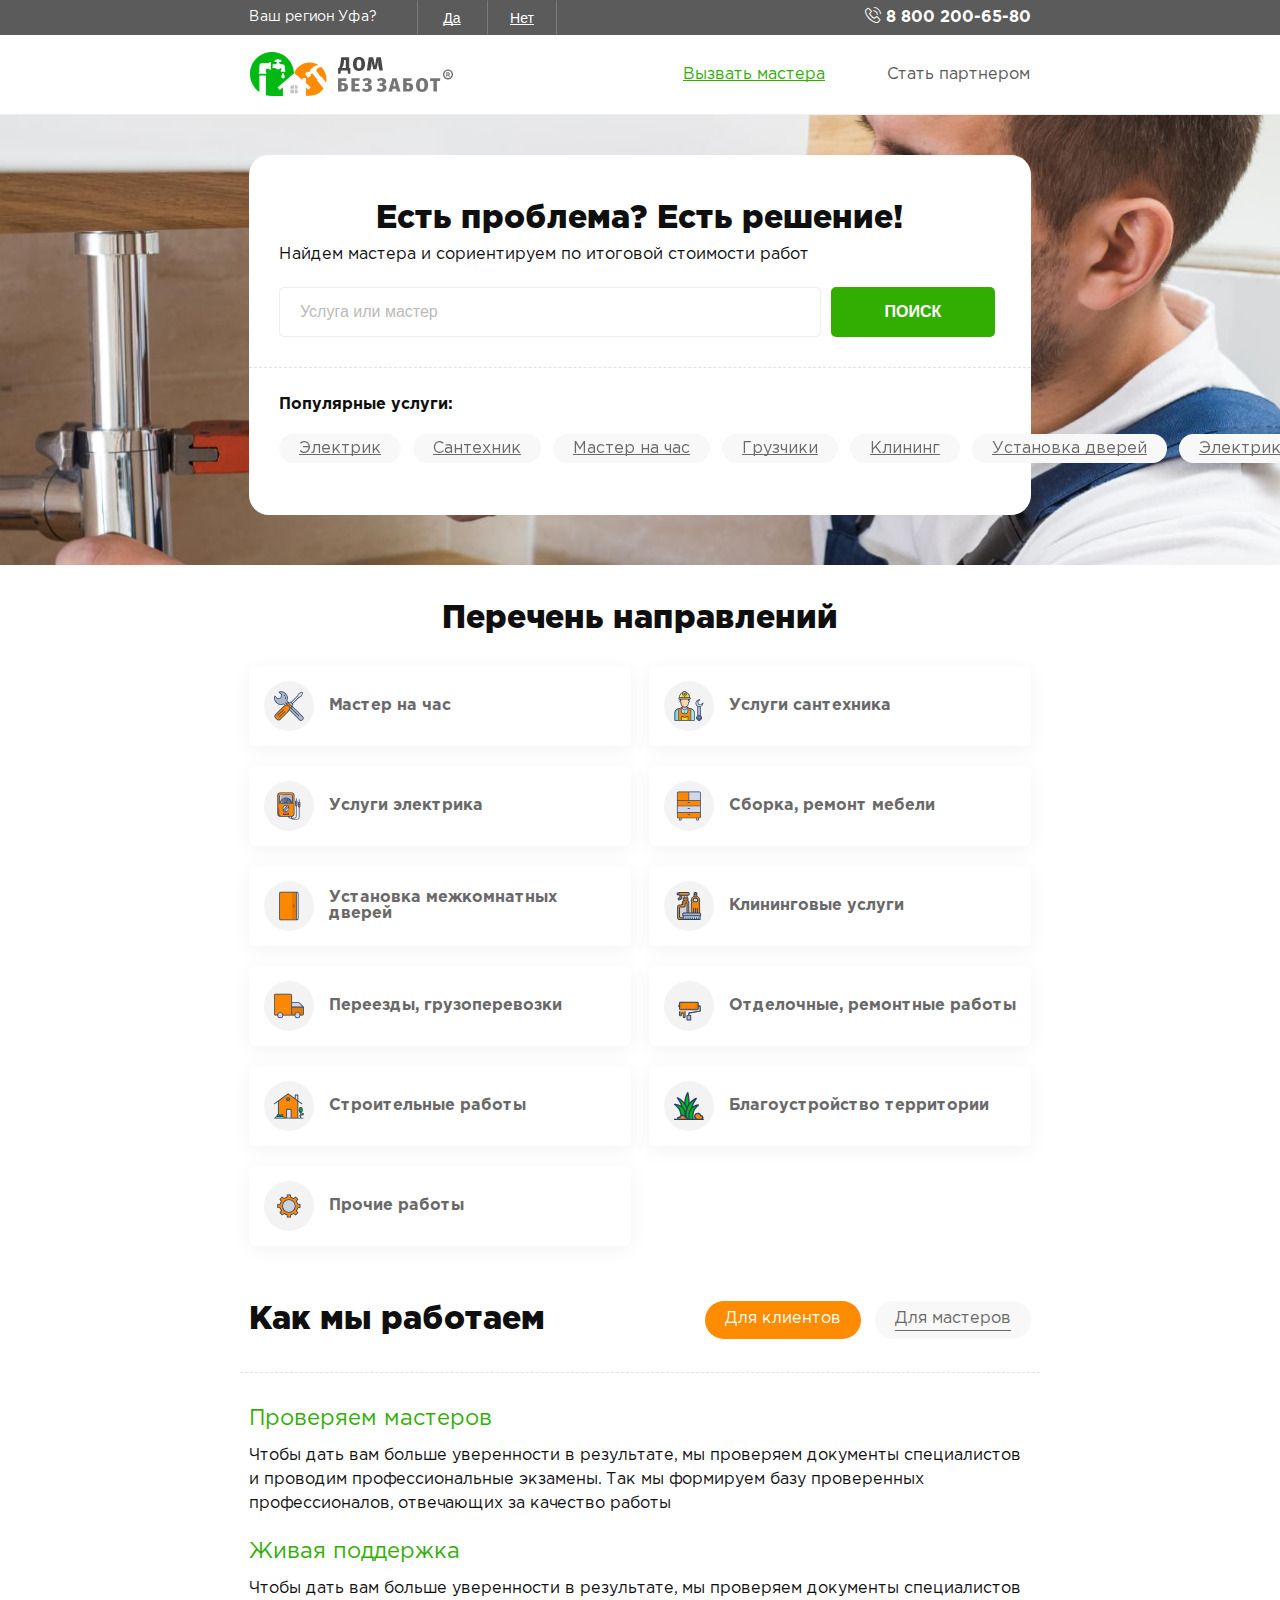
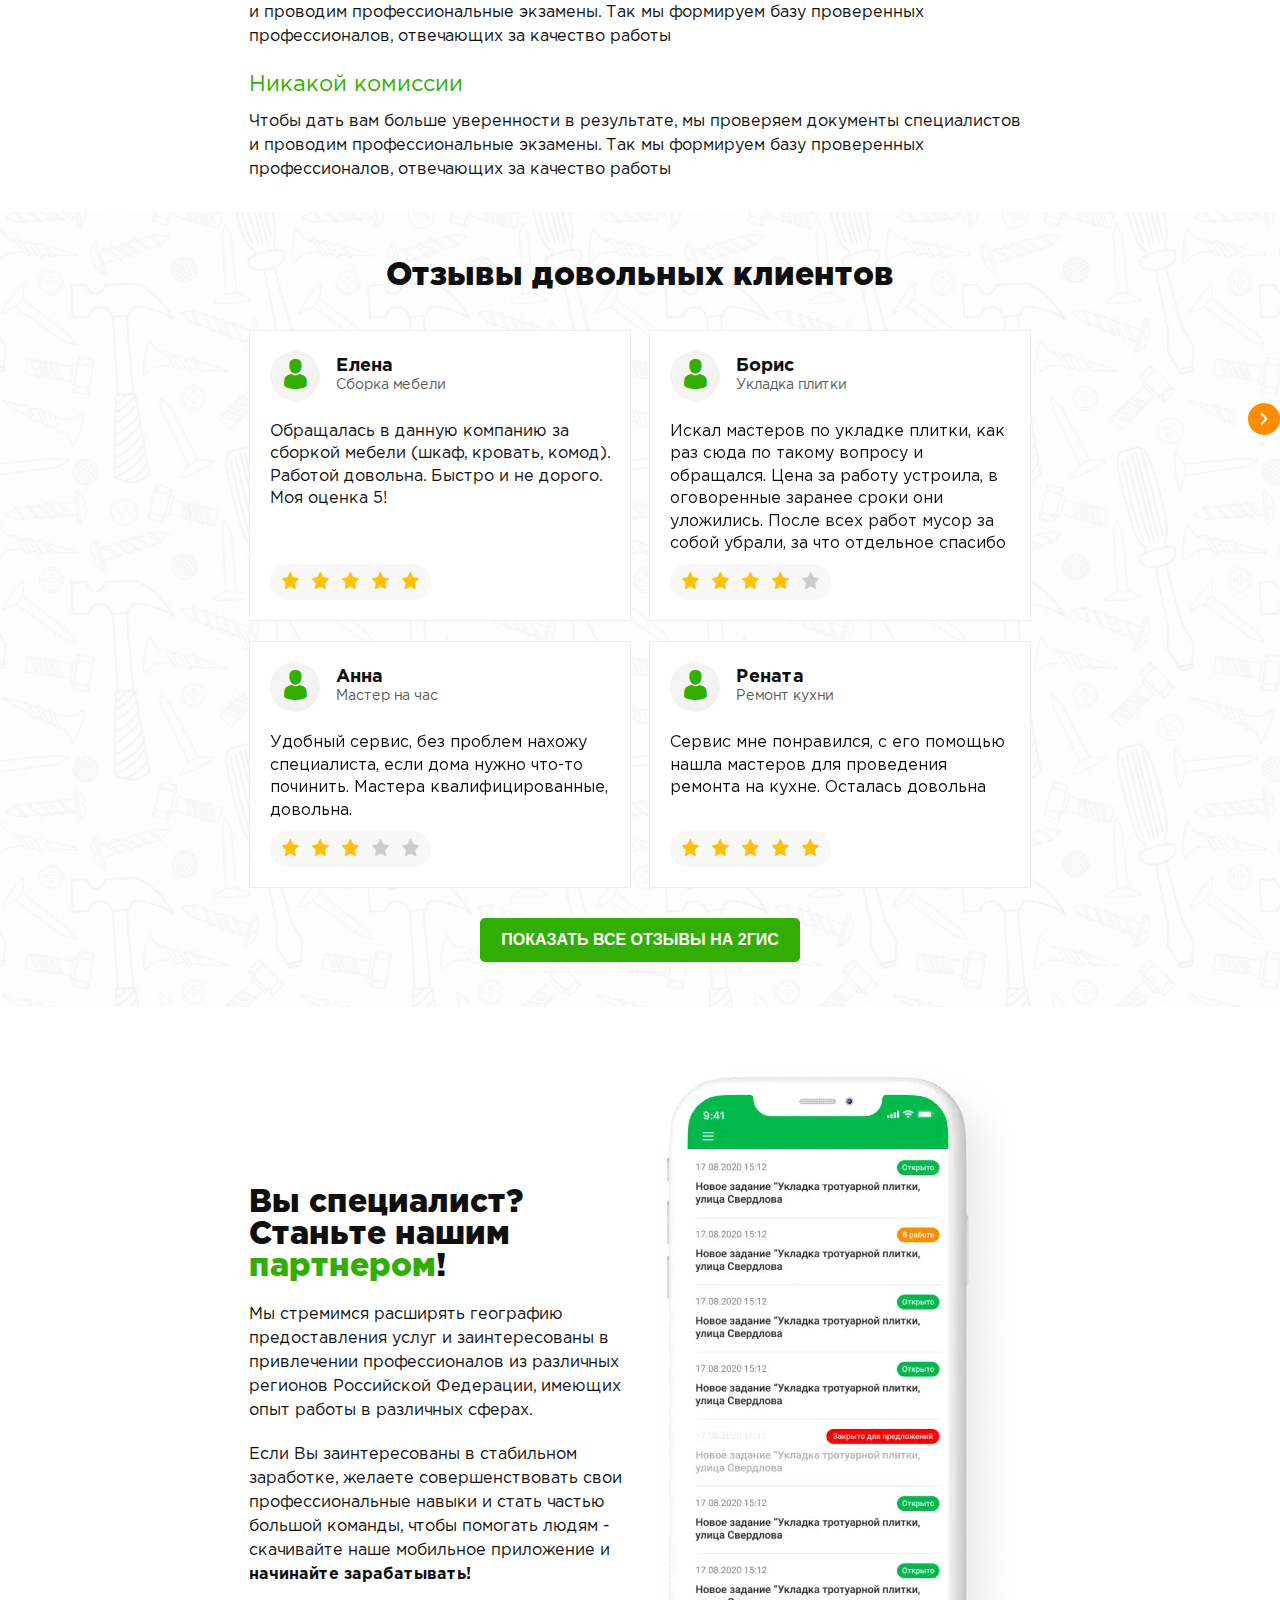
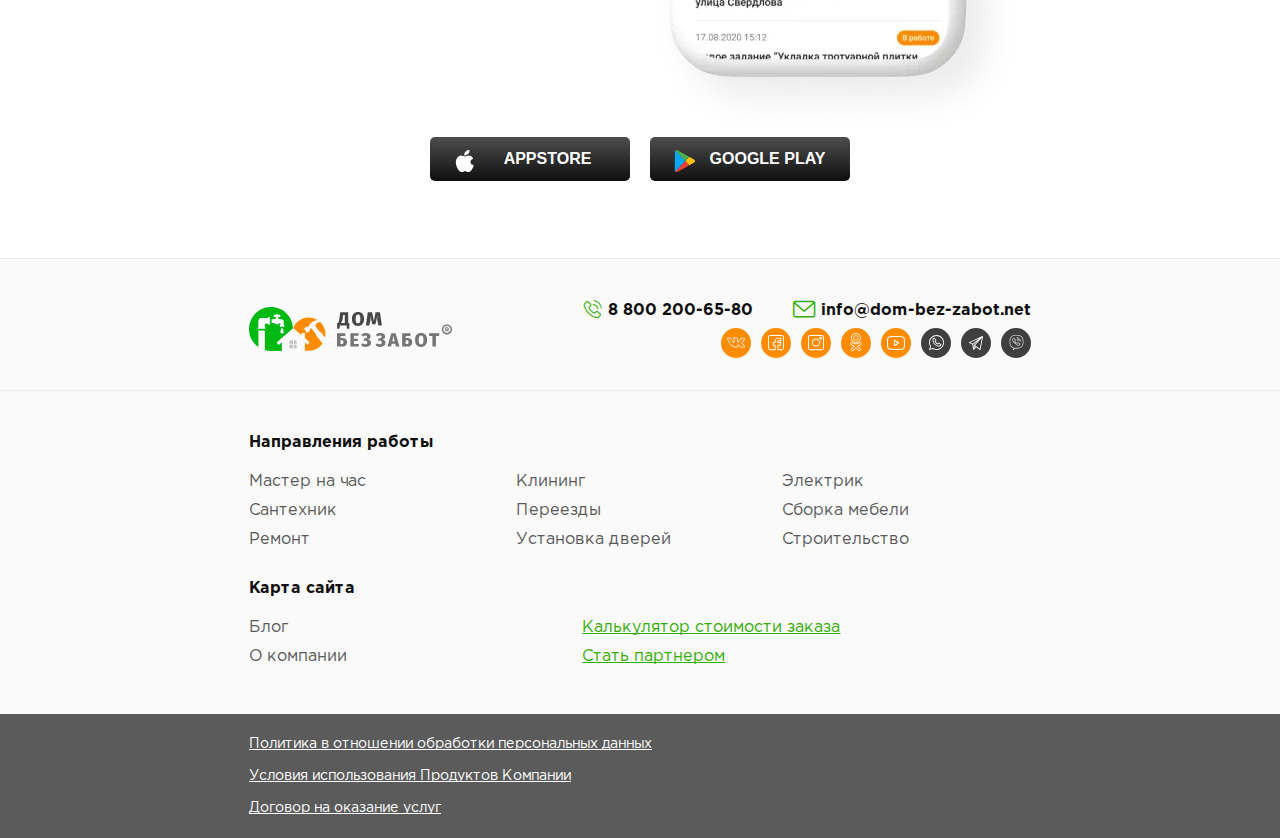
==== index.html @ 9b029494 "Initial commit" ====
<!DOCTYPE html><html lang="ru"><head>    <meta charset="UTF-8">    <meta name="viewport" content="width=device-width, initial-scale=1.0">    <title>dbz</title>    <meta name="description" content="dbz">    <link rel="canonical" href="index.html" />    <meta name="robots" content="index,follow">    <meta property="og:title" content="dbz" />    <meta property="og:url" content="index.html" />    <meta property="og:description" content="dbz" />    <link rel="icon" type="image/png" href="img/favicon.png" />    <link rel="shortcut icon" type="image/x-icon" href="img/favicon.ico" />    <meta property="og:type" content="website" />    <link rel="stylesheet" href="https://unpkg.com/swiper/swiper-bundle.min.css">    <link rel="stylesheet" href="css/style.min.css"></head>  <body>  <span class="fond" id="fond"></span>  <div class="top-header">  <div class="container">    <div class="row">      <div class="col grids-6">        <div class="top-header__region">          <div class="top-header__region-title">Ваш регион Уфа?</div>          <div class="top-header__region-btns">            <button class="btn top-header__region-btn">Да</button>            <button class="btn top-header__region-btn">Нет</button>          </div>        </div>      </div>      <div class="col grids-6 ta-right">        <a class="top-header__phone" href="tel:88888888888">          <i class="icon-phone"></i>          <span>8 800 200-65-80</span>        </a>      </div>    </div>  </div></div><header class="header">    <div class="container">      <nav class="navbar">        <a class="logo logo__header navbar__logo" href="/">          <svg class="logo-icon" viewBox="0 0 203 45">            <path d="M47.6172 37.7344H44.9219V41.3281H47.6172V37.7344Z" fill="#C2C2C2"/>            <path d="M44.0234 37.7344H40.4297V41.3281H44.0234V37.7344Z" fill="#C2C2C2"/>            <path fill-rule="evenodd" clip-rule="evenodd" d="M46.2657 33.2422H44.9219V36.8359H47.6172V35.0336C47.6172 34.0525 47.0092 33.2422 46.2657 33.2422Z" fill="#C2C2C2"/>            <path fill-rule="evenodd" clip-rule="evenodd" d="M42.2316 33.2422H44.0234V36.8359H40.4297V35.0336C40.4297 34.0525 41.2404 33.2422 42.2316 33.2422Z" fill="#C2C2C2"/>            <path fill-rule="evenodd" clip-rule="evenodd" d="M27.5882 35.4297L44.0234 21.2217C43.605 9.479 33.9671 0 22.236 0H21.8074C9.81724 0 0 9.90143 0 22.0066C0 29.4728 3.73759 36.1038 9.40868 40.0885V23.5663H15.8674V43.1878C17.7611 43.7313 19.7445 44.0234 21.8078 44.0234H32.9007V35.1578L29.7014 37.9252L27.5882 35.4297ZM20.8321 17.7198H19.4566V16.7941H16.8153H16.6958C16.2074 16.7941 15.809 17.2065 15.809 17.6996V18.0013V20.4468H16.4169V21.8252H8.74238V20.4468H9.35031V17.4181V14.158C9.35031 14.1278 9.35031 14.0976 9.35031 14.0675C9.35031 14.0472 9.35031 14.0171 9.35031 13.9869C9.36016 13.9567 9.36016 13.9365 9.36016 13.9063C9.36016 13.8761 9.36016 13.846 9.37 13.8257C9.37 13.7955 9.37 13.7654 9.37985 13.7451C9.37985 13.715 9.37985 13.6848 9.38969 13.6646C9.38969 13.6344 9.39954 13.6042 9.39954 13.584C9.40938 13.5538 9.40938 13.5236 9.41958 13.5034C9.41958 13.4732 9.42942 13.4431 9.42942 13.4228C9.43927 13.3926 9.44946 13.3724 9.44946 13.3422C9.45966 13.3121 9.46951 13.2918 9.46951 13.2617C9.47935 13.2414 9.48955 13.2113 9.49939 13.1914C9.49939 13.1612 9.50924 13.141 9.51943 13.1108C9.52928 13.0906 9.53948 13.0604 9.54932 13.0405C9.55917 13.0103 9.56936 12.9901 9.57921 12.9599C9.58905 12.9397 9.59925 12.9095 9.60909 12.8896C9.61894 12.8595 9.62914 12.8392 9.63898 12.8194C9.64882 12.7892 9.65902 12.7689 9.66887 12.7487C9.68891 12.6983 9.7188 12.6483 9.73849 12.6078C9.75853 12.5776 9.76837 12.5574 9.77822 12.5375C9.78806 12.5176 9.8081 12.4871 9.81795 12.4672C9.82815 12.447 9.84784 12.4267 9.85803 12.3966C9.87807 12.3763 9.88792 12.3565 9.90796 12.3362C9.91781 12.316 9.93785 12.2961 9.94769 12.2659C9.96773 12.2457 9.97758 12.2255 9.99762 12.2056C10.0275 12.1655 10.0574 12.125 10.0873 12.0849C10.1073 12.0647 10.127 12.0444 10.1372 12.0246C10.1573 12.0043 10.1769 11.9844 10.1871 11.9642C10.2072 11.944 10.2272 11.9241 10.2469 11.9039C10.267 11.8939 10.2768 11.8737 10.2968 11.8535C10.3366 11.8133 10.3767 11.7832 10.4065 11.7427C10.4266 11.7225 10.4463 11.7125 10.4663 11.6923C10.4864 11.6721 10.506 11.6621 10.5261 11.6419C10.5461 11.6217 10.5658 11.6117 10.5859 11.5915C10.6059 11.5712 10.6256 11.5613 10.6456 11.5411C10.6755 11.5311 10.6956 11.5109 10.7153 11.5006C10.7353 11.4804 10.7553 11.4704 10.775 11.4502C10.7951 11.4403 10.825 11.42 10.8446 11.4101C10.8643 11.4002 10.8844 11.3799 10.9044 11.37C10.9343 11.3497 10.9543 11.3398 10.9744 11.3299C10.9944 11.3199 11.0243 11.2997 11.044 11.2894C11.0637 11.2791 11.0939 11.2692 11.1136 11.2493C11.1337 11.2393 11.1537 11.229 11.1836 11.2191C11.2036 11.2092 11.2335 11.1989 11.2532 11.179C11.2733 11.1691 11.3031 11.1588 11.3232 11.1488C11.3531 11.1389 11.3731 11.1286 11.403 11.1187C11.423 11.1087 11.4427 11.0984 11.4726 11.0885C11.4927 11.0885 11.5225 11.0785 11.5426 11.0682C11.5725 11.0583 11.5925 11.048 11.6224 11.0381C11.6424 11.0381 11.6723 11.0281 11.7022 11.0178C11.7223 11.0079 11.7521 11.0079 11.7718 10.9976C11.8017 10.9877 11.8218 10.9877 11.8516 10.9774C11.8815 10.9674 11.9016 10.9674 11.9315 10.9571C11.9614 10.9571 11.9814 10.9472 12.0113 10.9472C12.0313 10.9373 12.0612 10.9373 12.0911 10.927C12.121 10.927 12.141 10.927 12.1709 10.917C12.2008 10.917 12.2208 10.917 12.2507 10.9071C12.2806 10.9071 12.3007 10.9071 12.3305 10.9071C12.3604 10.8971 12.3903 10.8971 12.4104 10.8971C12.4402 10.8971 12.4701 10.8971 12.5 10.8971C12.5201 10.8971 12.5499 10.8971 12.5798 10.8971H15.8093H19.4573V9.97136H20.8328V17.7198H20.8321ZM33.0613 26.5045C32.1443 26.5045 31.4067 25.7498 31.4067 24.834C31.4067 23.9082 32.503 20.7989 33.0613 20.7989C33.6197 20.7989 34.716 23.9082 34.716 24.834C34.7157 25.7498 33.9681 26.5045 33.0613 26.5045ZM25.4367 15.989H22.6063V12.3668H25.4367C25.8056 11.8233 26.3238 11.4108 26.9416 11.1794V9.99195H25.2873C24.9684 9.99195 24.7089 9.73033 24.7089 9.40836V8.42223C24.7089 8.10027 24.968 7.83865 25.2873 7.83865H26.9915C27.1311 7.38605 27.5597 7.04385 28.058 7.04385C28.5562 7.04385 28.975 7.38605 29.1244 7.83865H30.8286C31.1475 7.83865 31.4067 8.10027 31.4067 8.42223V9.40836C31.4067 9.73033 31.1475 9.99195 30.8286 9.99195H29.1641V11.1794C29.7822 11.4108 30.3104 11.8233 30.6792 12.3668H31.3072H32.6725C32.6925 12.3668 32.7126 12.3668 32.7322 12.3668C32.7421 12.3668 32.7621 12.3668 32.7822 12.3668C32.8022 12.3668 32.8121 12.3668 32.8321 12.3767C32.8521 12.3767 32.8718 12.3767 32.882 12.3767C32.9021 12.3767 32.9221 12.3767 32.9418 12.3866C32.9516 12.3866 32.9717 12.3866 32.9917 12.3866C33.0016 12.3966 33.0216 12.3966 33.0417 12.3966C33.0617 12.4065 33.0715 12.4065 33.0916 12.4065C33.1116 12.4165 33.1215 12.4165 33.1415 12.4165C33.1616 12.4264 33.1714 12.4264 33.1914 12.4367C33.2115 12.4367 33.2213 12.4367 33.2414 12.4466C33.2512 12.4466 33.2713 12.4566 33.2913 12.4566C33.3011 12.4665 33.3212 12.4665 33.3412 12.4768C33.3511 12.4768 33.3711 12.4867 33.381 12.497C33.401 12.497 33.4108 12.507 33.4309 12.507C33.4509 12.5169 33.4608 12.5272 33.4808 12.5272C33.4907 12.5371 33.5107 12.5474 33.5205 12.5474C33.5406 12.5574 33.5504 12.5677 33.5705 12.5677C33.6004 12.5879 33.6302 12.5978 33.6601 12.6181C33.67 12.628 33.69 12.6383 33.6999 12.6383C33.7199 12.6483 33.7298 12.6586 33.7396 12.6685C33.7596 12.6784 33.7695 12.6887 33.7895 12.6987C33.7994 12.7086 33.8096 12.7086 33.8296 12.7189C33.8395 12.7288 33.8595 12.7391 33.8693 12.7491C33.8792 12.759 33.8985 12.7693 33.9084 12.7792C33.9383 12.7995 33.9583 12.8197 33.9882 12.8396C33.998 12.8495 34.0082 12.8598 34.0181 12.8797C34.0381 12.8896 34.048 12.8999 34.0582 12.9099C34.0683 12.9198 34.088 12.9301 34.0979 12.94C34.1077 12.95 34.1179 12.9702 34.1278 12.9802C34.1577 13.0004 34.1777 13.0206 34.1977 13.0508C34.2076 13.0607 34.2178 13.071 34.2375 13.0909C34.2473 13.1009 34.2575 13.1111 34.2674 13.1211C34.2772 13.1413 34.2874 13.1513 34.2972 13.1612C34.3071 13.1814 34.3173 13.1914 34.3271 13.2017C34.337 13.2219 34.3472 13.2318 34.357 13.2418C34.3669 13.262 34.3771 13.272 34.3869 13.2819C34.3968 13.3021 34.4069 13.3121 34.4069 13.322C34.4168 13.3422 34.427 13.3522 34.4368 13.3724C34.4467 13.3824 34.4569 13.4026 34.4667 13.4129C34.4667 13.4228 34.4766 13.4431 34.4868 13.453C34.4966 13.4732 34.5068 13.4832 34.5068 13.5034C34.5166 13.5133 34.5268 13.5336 34.5367 13.5435C34.5367 13.5637 34.5465 13.5737 34.5567 13.5939C34.5567 13.6039 34.5666 13.6241 34.5768 13.634C34.5768 13.6543 34.5866 13.6741 34.5968 13.6844C34.5968 13.7047 34.6067 13.7146 34.6169 13.7348C34.6169 13.7448 34.6267 13.765 34.6267 13.7853C34.6365 13.7952 34.6365 13.8154 34.6467 13.8254C34.6467 13.8456 34.6566 13.8655 34.6566 13.8758C34.6664 13.896 34.6664 13.9159 34.6766 13.9262C34.6766 13.9464 34.6766 13.9666 34.6865 13.9766C34.6865 13.9968 34.6963 14.0167 34.6963 14.027C34.6963 14.0472 34.7062 14.0671 34.7062 14.0774C34.7062 14.0976 34.7062 14.1175 34.716 14.1278C34.716 14.148 34.716 14.1683 34.716 14.1782C34.7259 14.1985 34.7259 14.2183 34.7259 14.2386C34.7259 14.2485 34.7259 14.2687 34.7357 14.289C34.7357 14.3092 34.7357 14.3191 34.7357 14.3394C34.7357 14.3596 34.7357 14.3795 34.7357 14.3898C34.7357 14.41 34.7357 14.4299 34.7357 14.4501V16.5229V17.7003H35.3239V19.7631H30.8487V17.7003H31.4366V16.6336V16.563C31.4366 16.2513 31.1774 15.9893 30.8684 15.9893H30.6788C30.1008 16.8345 29.1437 17.378 28.0573 17.378C26.9715 17.378 26.0046 16.8345 25.4367 15.989Z" fill="#00B913"/>            <path fill-rule="evenodd" clip-rule="evenodd" d="M66.9779 27.1654L62.2886 21.1767L60.5592 22.5364L60.749 22.7762C61.0491 23.1462 60.9789 23.6961 60.5991 23.9959L58.7593 25.4357C58.3794 25.7355 57.8296 25.6657 57.5396 25.2957L55.3401 22.4863C55.0399 22.1064 55.1101 21.5566 55.4798 21.2666L57.3294 19.817C57.7093 19.527 58.2595 19.587 58.5491 19.9669L58.7392 20.2071L60.4689 18.8572C60.8089 18.6075 59.8291 18.0675 60.1289 17.7673C62.6685 15.2578 65.1678 13.6081 68.5471 13.0681C66.0178 11.5084 63.0582 10.6086 59.8986 10.6086H59.5684C52.5999 10.6086 46.6111 14.9678 44.1714 21.0867L52.4799 28.2056V26.036H55.8794V31.1151L60.6485 35.2045L58.5286 37.6841L55.8992 35.4345V43.743H59.8986C65.5374 43.743 70.5467 40.8733 73.5462 36.5342L67.4072 28.7054C67.058 28.255 66.918 27.6952 66.9779 27.1654Z" fill="#FF8B00"/>            <path fill-rule="evenodd" clip-rule="evenodd" d="M71.2267 15.1174C68.2371 15.6874 66.2277 16.7071 66.3575 19.0968L70.5171 24.3956C71.0468 24.4654 71.5466 24.7257 71.9064 25.1754L76.1157 30.5445C76.3358 29.4546 76.4557 28.3248 76.4557 27.175C76.4557 22.4359 74.4463 18.1469 71.2267 15.1174Z" fill="#FF8B00"/>            <path d="M99.1825 15.8811V5.34711H91.2184L90.6859 9.59597C90.1647 13.6359 89.806 15.0247 89.1114 15.8815H88.1157V21.7618H90.4886L90.8473 18.5322H97.6424L98.0131 21.7618H100.374V15.8811H99.1825ZM95.8024 15.8811H91.855C93.0356 14.9083 93.6257 13.2652 94.0196 9.21366L94.1586 7.89373H95.8024V15.8811ZM109.008 5C105.164 5 102.965 7.63911 102.965 11.9337C102.965 16.3211 105.164 18.8793 109.008 18.8793C112.839 18.8793 115.061 16.2166 115.061 11.9337C115.061 7.54662 112.839 5 109.008 5ZM109.008 7.5234C110.639 7.5234 111.392 8.73924 111.392 11.9333C111.392 15.1168 110.651 16.3555 109.008 16.3555C107.41 16.3555 106.612 15.1168 106.612 11.9333C106.612 8.73924 107.387 7.5234 109.008 7.5234ZM130.918 5.34711H126.53L124.933 14.0983L123.174 5.34711H118.81L116.837 18.5318H120.287L121.449 13.6235C121.495 11.8176 121.673 11.0638 121.5 8.99161L123.208 17.1658H126.53L128.336 8.22924C128.186 10.058 128.22 11.8528 128.279 13.6235L129.452 18.5318H132.902L130.918 5.34711Z" fill="#474747"/>            <path d="M92.815 30.9772H91.5071V28.9862H96.1955L96.5427 26.3471H88V39.5318H92.9315C95.9297 39.5318 98.1176 38.0962 98.1176 35.1332C98.1168 32.3664 96.1603 30.9772 92.815 30.9772ZM92.5372 37.0312H91.5071V33.3736H92.4563C93.88 33.3736 94.4469 34.0562 94.4469 35.168C94.4472 36.3831 93.7991 37.0312 92.5372 37.0312ZM109.771 26.3471H101.402V39.5318H109.713V37.0545H104.909V34.0562H108.845V31.6373H104.909V28.8357H109.412L109.771 26.3471ZM116.598 39.8793C119.804 39.8793 122.004 38.3163 122.004 35.8158C122.004 33.8829 120.754 32.7947 118.589 32.5749C120.673 32.135 121.622 30.9543 121.622 29.4958C121.622 27.4701 119.839 26 116.957 26C115.117 26 113.554 26.6133 112.327 27.7827L113.925 29.5307C114.816 28.8361 115.649 28.4886 116.46 28.4886C117.606 28.4886 118.034 29.1139 118.034 29.8894C118.034 30.8274 117.397 31.3715 116.217 31.3715H115.129L114.735 33.8256H116.159C117.641 33.8256 118.347 34.5082 118.347 35.6083C118.347 36.7654 117.559 37.3563 116.333 37.3563C115.326 37.3563 114.562 36.9739 113.751 36.2104L111.911 38.016C113.01 39.2191 114.468 39.8793 116.598 39.8793ZM131.096 39.8793C134.314 39.8793 136.514 38.3163 136.514 35.8158C136.514 33.8829 135.264 32.7947 133.099 32.5749C135.182 32.135 136.132 30.9543 136.132 29.4958C136.132 27.4701 134.349 26 131.467 26C129.626 26 128.063 26.6133 126.837 27.7827L128.422 29.5307C129.314 28.8361 130.147 28.4886 130.969 28.4886C132.104 28.4886 132.544 29.1139 132.544 29.8894C132.544 30.8274 131.895 31.3715 130.726 31.3715H129.638L129.245 33.8256H130.668C132.15 33.8256 132.845 34.5082 132.845 35.6083C132.845 36.7654 132.069 37.3563 130.842 37.3563C129.835 37.3563 129.071 36.9739 128.261 36.2104L126.408 38.016C127.519 39.2191 128.978 39.8793 131.096 39.8793ZM146.767 39.5318H150.483L146.582 26.3471H142.368L138.456 39.5318H142.102L142.681 36.8463H146.177L146.767 39.5318ZM143.237 34.3345L144.429 28.8477L145.633 34.3345H143.237ZM157.97 30.9772H156.662V28.9862H161.35L161.698 26.3471H153.155V39.5318H158.086C161.084 39.5318 163.272 38.0962 163.272 35.1332C163.271 32.3664 161.315 30.9772 157.97 30.9772ZM157.692 37.0312H156.662V33.3736H157.611C159.035 33.3736 159.602 34.0562 159.602 35.168C159.602 36.3831 158.965 37.0312 157.692 37.0312ZM172.078 26C168.247 26 166.047 28.6391 166.047 32.9337C166.047 37.3211 168.247 39.8793 172.078 39.8793C175.921 39.8793 178.132 37.2166 178.132 32.9337C178.132 28.5466 175.921 26 172.078 26ZM172.078 28.5234C173.71 28.5234 174.474 29.7392 174.474 32.9333C174.474 36.1168 173.733 37.3555 172.078 37.3555C170.493 37.3555 169.694 36.1168 169.694 32.9333C169.694 29.7392 170.469 28.5234 172.078 28.5234ZM190.388 26.3471H180.098V29.0214H183.397V39.5322H186.916V29.0214H190.029L190.388 26.3471Z" fill="#757575"/>            <path d="M198 17.4916C195.243 17.4916 193 19.7346 193 22.4916C193 25.2486 195.243 27.4916 198 27.4916C200.757 27.4916 203 25.2486 203 22.4916C203 19.7346 200.757 17.4916 198 17.4916ZM198 26.1155C196.002 26.1155 194.376 24.4898 194.376 22.4916C194.376 20.4934 196.002 18.8677 198 18.8677C199.998 18.8677 201.624 20.4934 201.624 22.4916C201.624 24.4898 199.998 26.1155 198 26.1155ZM199.817 21.8413C199.817 20.832 199.109 20.2049 197.968 20.2049H196.279V24.7783H197.247V23.5041H197.968C198.011 23.5041 198.056 23.503 198.102 23.5007L199.034 24.7783H200.234L199.098 23.2215C199.562 22.9319 199.817 22.4428 199.817 21.8413ZM197.968 22.5355H197.247V21.1735H197.968C198.848 21.1735 198.848 21.6761 198.848 21.8413C198.848 22.0129 198.848 22.5355 197.968 22.5355Z" fill="#757575"/>          </svg>        </a>        <ul class="navbar__nav" id="navbar-nav">          <li class="navbar__nav-link">            <a class="navbar__nav-item navbar__nav-item--underline" href="#">Вызвать мастера</a>          </li>          <li class="navbar__nav-link">            <a class="navbar__nav-item" href="#">Стать партнером</a>          </li>            <li class="navbar__nav-phone">            <a class="navbar__nav-phone-item" href="#">              <i class="icon-phone"></i>              8 800 200-65-80</a>          </li>            <li class="navbar__nav-btn">            <button class="btn btn--dark">              <span class="btn-icon" style="background-image: url('img/icons/icons.svg#appstore');"></span>              Appstore            </button>            <button class="btn btn--dark">              <span class="btn-icon" style="background-image: url('img/icons/icons.svg#gp');"></span>              google play            </button>          </li>           </ul>        <svg id="hamburger" class="hamburger" viewBox="20 20 60 60" width="40">          <path class="line top" d="m 70,33 h -40 c 0,0 -8.5,-0.149796 -8.5,8.5 0,8.649796 8.5,8.5 8.5,8.5 h 20 v -20"></path>          <path class="line middle" d="m 70,50 h -40"></path>          <path class="line bottom" d="m 30,67 h 40 c 0,0 8.5,0.149796 8.5,-8.5 0,-8.649796 -8.5,-8.5 -8.5,-8.5 h -20 v 20"></path>        </svg>              </nav>    </div></header>  <main class="main">    <section class="inner" style="background-image: url('img/inner-fon.jpg')">        <div class="container">          <div class="inner__content">            <div class="inner__content-top">              <h1 class="title title-min-d-center title-m-center">Есть проблема? Есть решение!</h1>              <p class="inner__content-subtitle">Найдем мастера и сориентируем по итоговой стоимости работ</p>              <form class="inner__content-search" action="/" method="post">                                <input class="inner__content-search-input" type="search" placeholder="Услуга или мастер">                                <button type="button" class="btn btn-ripple btn--green inner__content-search-btn">                    <svg viewBox="0 0 19 19">                      <path d="M8.3672 0C3.75365 0 0 3.75365 0 8.3672C0 12.981 3.75365 16.7344 8.3672 16.7344C12.981 16.7344 16.7344 12.981 16.7344 8.3672C16.7344 3.75365 12.981 0 8.3672 0ZM8.3672 15.1897C4.60531 15.1897 1.54471 12.1291 1.54471 8.36724C1.54471 4.60535 4.60531 1.54471 8.3672 1.54471C12.1291 1.54471 15.1897 4.60531 15.1897 8.3672C15.1897 12.1291 12.1291 15.1897 8.3672 15.1897Z" fill="white"/>                      <path d="M18.774 17.6816L14.3458 13.2534C14.044 12.9517 13.5554 12.9517 13.2536 13.2534C12.9519 13.5549 12.9519 14.0441 13.2536 14.3455L17.6819 18.7737C17.8327 18.9246 18.0302 19 18.2279 19C18.4254 19 18.6231 18.9246 18.774 18.7737C19.0757 18.4723 19.0757 17.9831 18.774 17.6816Z" fill="white"/>                    </svg>                    Поиск                </button>              </form>            </div>            <div class="inner__content-bottom">              <div class="inner__content-heading">Популярные услуги:</div>              <div class="swiper-container inner__content-services">                <ul class="swiper-wrapper">                  <li class="swiper-slide">                    <a href="#" class="inner__content-services-item">Электрик</a>                  </li>                  <li class="swiper-slide">                    <a href="#" class="inner__content-services-item">Сантехник</a>                  </li>                  <li class="swiper-slide">                    <a href="#" class="inner__content-services-item">Мастер на час</a>                  </li>                  <li class="swiper-slide">                    <a href="#" class="inner__content-services-item">Грузчики</a>                  </li>                  <li class="swiper-slide">                    <a href="#" class="inner__content-services-item">Клининг</a>                  </li>                  <li class="swiper-slide">                    <a href="#" class="inner__content-services-item">Установка дверей</a>                  </li>                  <li class="swiper-slide">                    <a href="#" class="inner__content-services-item">Электрик1</a>                  </li>                  <li class="swiper-slide">                    <a href="#" class="inner__content-services-item">Сантехник2</a>                  </li>                  <li class="swiper-slide">                    <a href="#" class="inner__content-services-item">Мастер на час3</a>                  </li>                  <li class="swiper-slide">                    <a href="#" class="inner__content-services-item">Грузчики4</a>                  </li>                  <li class="swiper-slide">                    <a href="#" class="inner__content-services-item">Клининг5</a>                  </li>                  <li class="swiper-slide">                    <a href="#" class="inner__content-services-item">Установка дверей6</a>                  </li>                </ul>                <div class="inner__content-services-btn inner__content-services-btn-prev icon-arrow-left"></div>                <div class="inner__content-services-btn inner__content-services-btn-next icon-arrow-right"></div>              </div>            </div>          </div>        </div>    </section>    <section class="direction">        <div class="container">          <h2 class="title title-min-d-center title-mb title-m-center">Перечень направлений</h2>          <div class="row">            <div class="col grids-3 grids-d-6 grids-m-12">              <div class="direction__col">                <div class="direction__col-icon">                  <span class="direction__col-circle">                    <span class="direction__col-circle-bi" style="background-image: url('img/icons/icons.svg#master-na-chas')"></span>                  </span>                </div>                <div class="direction__col-title">Мастер на час</div>              </div>            </div>            <div class="col grids-3 grids-d-6 grids-m-12">              <div class="direction__col">                <div class="direction__col-icon">                  <span class="direction__col-circle">                    <span class="direction__col-circle-bi" style="background-image: url('img/icons/icons.svg#uslugi-santexnika')"></span>                  </span>                </div>                <div class="direction__col-title">Услуги сантехника</div>              </div>            </div>            <div class="col grids-3 grids-d-6 grids-m-12">              <div class="direction__col">                <div class="direction__col-icon">                  <span class="direction__col-circle">                    <span class="direction__col-circle-bi" style="background-image: url('img/icons/icons.svg#uslugi-elektrika')"></span>                  </span>                </div>                <div class="direction__col-title">Услуги электрика</div>              </div>            </div>            <div class="col grids-3 grids-d-6 grids-m-12">              <div class="direction__col">                <div class="direction__col-icon">                  <span class="direction__col-circle">                    <span class="direction__col-circle-bi" style="background-image: url('img/icons/icons.svg#sborka-remont-mebeli')"></span>                  </span>                </div>                <div class="direction__col-title">Сборка, ремонт мебели</div>              </div>            </div>            <div class="col grids-3 grids-d-6 grids-m-12">              <div class="direction__col">                <div class="direction__col-icon">                  <span class="direction__col-circle">                    <span class="direction__col-circle-bi" style="background-image: url('img/icons/icons.svg#ustanovka-mezhkomnatnyx-dverej')"></span>                  </span>                </div>                <div class="direction__col-title">Установка межкомнатных дверей</div>              </div>            </div>            <div class="col grids-3 grids-d-6 grids-m-12">              <div class="direction__col">                <div class="direction__col-icon">                  <span class="direction__col-circle">                    <span class="direction__col-circle-bi" style="background-image: url('img/icons/icons.svg#kliningovye-uslugi')"></span>                  </span>                </div>                <div class="direction__col-title">Клининговые услуги</div>              </div>            </div>            <div class="col grids-3 grids-d-6 grids-m-12">              <div class="direction__col">                <div class="direction__col-icon">                  <span class="direction__col-circle">                    <span class="direction__col-circle-bi" style="background-image: url('img/icons/icons.svg#pereezdy-gruzoperevozki')"></span>                  </span>                </div>                <div class="direction__col-title">Переезды, грузоперевозки</div>              </div>            </div>            <div class="col grids-3 grids-d-6 grids-m-12">              <div class="direction__col">                <div class="direction__col-icon">                  <span class="direction__col-circle">                    <span class="direction__col-circle-bi" style="background-image: url('img/icons/icons.svg#otdelochnye-remontnye-raboty')"></span>                  </span>                </div>                <div class="direction__col-title">Отделочные, ремонтные работы</div>              </div>            </div>            <div class="col grids-3 grids-d-6 grids-m-12">              <div class="direction__col">                <div class="direction__col-icon">                  <span class="direction__col-circle">                    <span class="direction__col-circle-bi" style="background-image: url('img/icons/icons.svg#stroitelnye-raboty')"></span>                  </span>                </div>                <div class="direction__col-title">Строительные работы</div>              </div>            </div>            <div class="col grids-3 grids-d-6 grids-m-12">              <div class="direction__col">                <div class="direction__col-icon">                  <span class="direction__col-circle">                    <span class="direction__col-circle-bi" style="background-image: url('img/icons/icons.svg#blagoustrojstvo-territorii')"></span>                  </span>                </div>                <div class="direction__col-title">Благоустройство территории</div>              </div>            </div>            <div class="col grids-3 grids-d-6 grids-m-12">              <div class="direction__col">                <div class="direction__col-icon">                  <span class="direction__col-circle">                    <span class="direction__col-circle-bi" style="background-image: url('img/icons/icons.svg#prochie-raboty')"></span>                  </span>                </div>                <div class="direction__col-title">Прочие работы</div>              </div>            </div>          </div>        </div>     </section>    <section class="work-items">        <div class="container">          <div class="work-items__content-top row ai-center">            <div class="col grids-6 grids-m-12 pd-b-1">              <h2 class="title">Как мы работаем</h2>            </div>            <div class="col grids-6 grids-m-12">                <ul class="tabs-list tabs-list--right tabs-list-m--start">                    <a data-tab="1" class="tabs-list-link active" role="tab">                      Для клиентов                      <span class="tabs-list-link-line"></span>                    </a>                    <a data-tab="2" class="tabs-list-link" role="tab">                      Для мастеров                      <span class="tabs-list-link-line"></span>                    </a>                </ul>            </div>          </div>          <div class="work-items__content-bottom">            <div class="tabs-content">              <div class="tabs-content-pane active" data-tab-content="1" role="tabpanel">                <div class="row">                  <div class="col grids-4 grids-d-12 pd-b-d-2">                    <h3 class="green-text work-items__title">Проверяем мастеров</h3>                    <span class="work-items__text">Чтобы дать вам больше уверенности в результате, мы проверяем документы специалистов и проводим профессиональные экзамены. Так мы формируем базу проверенных профессионалов, отвечающих за качество работы</span>                  </div>                  <div class="col grids-4 grids-d-12 pd-b-d-2">                    <h3 class="green-text work-items__title">Живая поддержка</h3>                    <span class="work-items__text">Чтобы дать вам больше уверенности в результате, мы проверяем документы специалистов и проводим профессиональные экзамены. Так мы формируем базу проверенных профессионалов, отвечающих за качество работы</span>                  </div>                  <div class="col grids-4 grids-d-12 pd-b-d-2">                    <h3 class="green-text work-items__title">Никакой комиссии</h3>                    <span class="work-items__text">Чтобы дать вам больше уверенности в результате, мы проверяем документы специалистов и проводим профессиональные экзамены. Так мы формируем базу проверенных профессионалов, отвечающих за качество работы</span>                  </div>                </div>              </div>              <div class="tabs-content-pane" data-tab-content="2" role="tabpanel">                <div class="row">                  <div class="col grids-4 grids-d-12 pd-b-d-2">                    <h3 class="green-text work-items__title">Живая поддержка</h3>                    <span class="work-items__text">Чтобы дать вам больше уверенности в результате, мы проверяем документы специалистов и проводим профессиональные экзамены. Так мы формируем базу проверенных профессионалов, отвечающих за качество работы</span>                  </div>                  <div class="col grids-4 grids-d-12 pd-b-d-2">                    <h3 class="green-text work-items__title">Проверяем мастеров</h3>                    <span class="work-items__text">Чтобы дать вам больше уверенности в результате, мы проверяем документы специалистов и проводим профессиональные экзамены. Так мы формируем базу проверенных профессионалов, отвечающих за качество работы</span>                  </div>                  <div class="col grids-4 grids-d-12 pd-b-d-2">                    <h3 class="green-text work-items__title">Никакой комиссии</h3>                    <span class="work-items__text">Чтобы дать вам больше уверенности в результате, мы проверяем документы специалистов и проводим профессиональные экзамены. Так мы формируем базу проверенных профессионалов, отвечающих за качество работы</span>                  </div>                </div>              </div>            </div>          </div>        </div>    </section>    <section class="reviews">      <div class="container">        <div class="row">          <div class="col grids-6 grids-d-12 reviews__order">            <h2 class="title ta-d-center">Отзывы довольных клиентов</h2>          </div>          <div class="grids-12">            <div class="swiper-container reviews__swiper">              <div class="swiper-wrapper">                <div class="col grids-6 grids-m-12 flex h-auto swiper-slide">                  <div class="reviews-card">                    <div class="row">                            <div class="col grids-6 grids-d-12 pd-b-2 reviews__order">                        <div class="reviews-card__user">                          <div class="reviews-card__user-circle">                            <i class="icon-man"></i>                          </div>                          <div>                            <h3 class="reviews-card__user-title">Елена</h3>                            <div class="reviews-card__user-subtitle">Сборка мебели</div>                          </div>                        </div>                                      </div>                              <div class="col grids-12">                        <p class="reviews-card__text">                          Обращалась в данную компанию за сборкой мебели (шкаф, кровать, комод). Работой довольна. Быстро и не дорого. Моя оценка 5!                        </p>                      </div>                              <div class="col grids-6 pd-b-2 pd-b-d-0 reviews__order reviews__stars">                        <ul class="reviews-card__stars">                          <li class="reviews-card__stars-star reviews-card__stars-star--amber">                            <i class="icon-star"></i>                          </li>                          <li class="reviews-card__stars-star reviews-card__stars-star--amber">                            <i class="icon-star"></i>                          </li>                          <li class="reviews-card__stars-star reviews-card__stars-star--amber">                            <i class="icon-star"></i>                          </li>                          <li class="reviews-card__stars-star reviews-card__stars-star--amber">                            <i class="icon-star"></i>                          </li>                          <li class="reviews-card__stars-star reviews-card__stars-star--amber">                            <i class="icon-star"></i>                          </li>                        </ul>                                      </div>                           </div>                   </div>                </div>                                <div class="col grids-6 grids-m-12 flex h-auto swiper-slide">                  <div class="reviews-card">                    <div class="row">                            <div class="col grids-6 grids-d-12 pd-b-2 reviews__order">                        <div class="reviews-card__user">                          <div class="reviews-card__user-circle">                            <i class="icon-man"></i>                          </div>                          <div>                            <h3 class="reviews-card__user-title">Борис</h3>                            <div class="reviews-card__user-subtitle">Укладка плитки</div>                          </div>                        </div>                                      </div>                              <div class="col grids-12">                        <p class="reviews-card__text">                          Искал мастеров по укладке плитки, как раз сюда по такому вопросу и обращался. Цена за работу устроила, в оговоренные заранее сроки они уложились. После всех работ мусор за собой убрали, за что отдельное спасибо                         </p>                      </div>                              <div class="col grids-6 pd-b-2 pd-b-d-0 reviews__order reviews__stars">                        <ul class="reviews-card__stars">                          <li class="reviews-card__stars-star reviews-card__stars-star--amber">                            <i class="icon-star"></i>                          </li>                          <li class="reviews-card__stars-star reviews-card__stars-star--amber">                            <i class="icon-star"></i>                          </li>                          <li class="reviews-card__stars-star reviews-card__stars-star--amber">                            <i class="icon-star"></i>                          </li>                          <li class="reviews-card__stars-star reviews-card__stars-star--amber">                            <i class="icon-star"></i>                          </li>                          <li class="reviews-card__stars-star">                            <i class="icon-star"></i>                          </li>                        </ul>                                      </div>                           </div>                   </div>                </div>                      <div class="col grids-6 grids-m-12 flex h-auto swiper-slide">                  <div class="reviews-card">                    <div class="row">                            <div class="col grids-6 grids-d-12 pd-b-2 reviews__order">                        <div class="reviews-card__user">                          <div class="reviews-card__user-circle">                            <i class="icon-man"></i>                          </div>                          <div>                            <h3 class="reviews-card__user-title">Анна</h3>                            <div class="reviews-card__user-subtitle">Мастер на час</div>                          </div>                        </div>                                      </div>                              <div class="col grids-12">                        <p class="reviews-card__text">                          Удобный сервис, без проблем нахожу специалиста, если дома нужно что-то починить. Мастера квалифицированные, довольна.                        </p>                      </div>                              <div class="col grids-6 pd-b-2 pd-b-d-0 reviews__order reviews__stars">                        <ul class="reviews-card__stars">                          <li class="reviews-card__stars-star reviews-card__stars-star--amber">                            <i class="icon-star"></i>                          </li>                          <li class="reviews-card__stars-star reviews-card__stars-star--amber">                            <i class="icon-star"></i>                          </li>                          <li class="reviews-card__stars-star reviews-card__stars-star--amber">                            <i class="icon-star"></i>                          </li>                          <li class="reviews-card__stars-star">                            <i class="icon-star"></i>                          </li>                          <li class="reviews-card__stars-star">                            <i class="icon-star"></i>                          </li>                        </ul>                                      </div>                           </div>                   </div>                </div>                      <div class="col grids-6 grids-m-12 flex h-auto swiper-slide">                  <div class="reviews-card">                    <div class="row">                            <div class="col grids-6 grids-d-12 pd-b-2 reviews__order">                        <div class="reviews-card__user">                          <div class="reviews-card__user-circle">                            <i class="icon-man"></i>                          </div>                          <div>                            <h3 class="reviews-card__user-title">Рената</h3>                            <div class="reviews-card__user-subtitle">Ремонт кухни</div>                          </div>                        </div>                                      </div>                              <div class="col grids-12">                        <p class="reviews-card__text">                          Сервис мне понравился, с его помощью нашла мастеров для проведения ремонта на кухне. Осталась довольна                        </p>                      </div>                              <div class="col grids-6 pd-b-2 pd-b-d-0 reviews__order reviews__stars">                        <ul class="reviews-card__stars">                          <li class="reviews-card__stars-star reviews-card__stars-star--amber">                            <i class="icon-star"></i>                          </li>                          <li class="reviews-card__stars-star reviews-card__stars-star--amber">                            <i class="icon-star"></i>                          </li>                          <li class="reviews-card__stars-star reviews-card__stars-star--amber">                            <i class="icon-star"></i>                          </li>                          <li class="reviews-card__stars-star reviews-card__stars-star--amber">                            <i class="icon-star"></i>                          </li>                          <li class="reviews-card__stars-star reviews-card__stars-star--amber">                            <i class="icon-star"></i>                          </li>                        </ul>                                      </div>                           </div>                   </div>                </div>              </div>              <div class="reviews__swiper-btns">                <button class="reviews__swiper-btn reviews__swiper-prev icon-arrow-left"></button>                <button class="reviews__swiper-btn reviews__swiper-next icon-arrow-right"></button>                        </div>            </div>          </div>          <div class="col grids-6 grids-d-12 reviews__order reviews__btn">            <button type="button" class="btn btn--green btn--min btn-ripple">Показать все отзывы на 2гис</button>          </div>        </div>          </div>    </section>    <section class="cooperation">      <div class="container">        <div class="row">          <div class="col grids-8 grids-d-6 grids-m-12">            <div class="cooperation__content ta-m-center">              <h2 class="title cooperation__title">                Вы специалист?<br>                Станьте нашим <span class="green-text">партнером</span>!              </h2>              <p>Мы стремимся расширять географию предоставления услуг и заинтересованы в привлечении профессионалов из различных регионов Российской Федерации, имеющих опыт работы в различных сферах.</p>              <p>Если Вы заинтересованы в стабильном заработке, желаете совершенствовать свои профессиональные навыки и стать частью большой команды, чтобы помогать людям - скачивайте наше мобильное приложение и               <strong>начинайте зарабатывать!</strong>                </p>              <div class="cooperation__btns">                <button class="btn btn--dark">                  <span class="btn-icon" style="background-image: url('img/icons/icons.svg#appstore');"></span>                  Appstore                </button>                <button class="btn btn--dark">                  <span class="btn-icon" style="background-image: url('img/icons/icons.svg#gp');"></span>                  google play                </button>              </div>            </div>          </div>          <div class="col grids-4 grids-d-6 grids-m-12 cooperation__image">            <picture><source srcset="img/phone.webp" type="image/webp"><img src="img/phone.png" alt="phone"></picture>          </div>          <div class="col grids-12">            <div class="cooperation__btns ta-center">              <button class="btn btn--dark">                <span class="btn-icon" style="background-image: url('img/icons/icons.svg#appstore');"></span>                Appstore              </button>              <button class="btn btn--dark">                <span class="btn-icon" style="background-image: url('img/icons/icons.svg#gp');"></span>                google play              </button>            </div>                  </div>        </div>      </div>    </section>   </main>  <footer class="footer">  <div class="footer__border-b">    <div class="container">      <div class="footer__top">        <a class="logo footer__logo" href="#">          <svg class="logo-icon" viewBox="0 0 203 45">            <path d="M47.6172 37.7344H44.9219V41.3281H47.6172V37.7344Z" fill="#C2C2C2"/>            <path d="M44.0234 37.7344H40.4297V41.3281H44.0234V37.7344Z" fill="#C2C2C2"/>            <path fill-rule="evenodd" clip-rule="evenodd" d="M46.2657 33.2422H44.9219V36.8359H47.6172V35.0336C47.6172 34.0525 47.0092 33.2422 46.2657 33.2422Z" fill="#C2C2C2"/>            <path fill-rule="evenodd" clip-rule="evenodd" d="M42.2316 33.2422H44.0234V36.8359H40.4297V35.0336C40.4297 34.0525 41.2404 33.2422 42.2316 33.2422Z" fill="#C2C2C2"/>            <path fill-rule="evenodd" clip-rule="evenodd" d="M27.5882 35.4297L44.0234 21.2217C43.605 9.479 33.9671 0 22.236 0H21.8074C9.81724 0 0 9.90143 0 22.0066C0 29.4728 3.73759 36.1038 9.40868 40.0885V23.5663H15.8674V43.1878C17.7611 43.7313 19.7445 44.0234 21.8078 44.0234H32.9007V35.1578L29.7014 37.9252L27.5882 35.4297ZM20.8321 17.7198H19.4566V16.7941H16.8153H16.6958C16.2074 16.7941 15.809 17.2065 15.809 17.6996V18.0013V20.4468H16.4169V21.8252H8.74238V20.4468H9.35031V17.4181V14.158C9.35031 14.1278 9.35031 14.0976 9.35031 14.0675C9.35031 14.0472 9.35031 14.0171 9.35031 13.9869C9.36016 13.9567 9.36016 13.9365 9.36016 13.9063C9.36016 13.8761 9.36016 13.846 9.37 13.8257C9.37 13.7955 9.37 13.7654 9.37985 13.7451C9.37985 13.715 9.37985 13.6848 9.38969 13.6646C9.38969 13.6344 9.39954 13.6042 9.39954 13.584C9.40938 13.5538 9.40938 13.5236 9.41958 13.5034C9.41958 13.4732 9.42942 13.4431 9.42942 13.4228C9.43927 13.3926 9.44946 13.3724 9.44946 13.3422C9.45966 13.3121 9.46951 13.2918 9.46951 13.2617C9.47935 13.2414 9.48955 13.2113 9.49939 13.1914C9.49939 13.1612 9.50924 13.141 9.51943 13.1108C9.52928 13.0906 9.53948 13.0604 9.54932 13.0405C9.55917 13.0103 9.56936 12.9901 9.57921 12.9599C9.58905 12.9397 9.59925 12.9095 9.60909 12.8896C9.61894 12.8595 9.62914 12.8392 9.63898 12.8194C9.64882 12.7892 9.65902 12.7689 9.66887 12.7487C9.68891 12.6983 9.7188 12.6483 9.73849 12.6078C9.75853 12.5776 9.76837 12.5574 9.77822 12.5375C9.78806 12.5176 9.8081 12.4871 9.81795 12.4672C9.82815 12.447 9.84784 12.4267 9.85803 12.3966C9.87807 12.3763 9.88792 12.3565 9.90796 12.3362C9.91781 12.316 9.93785 12.2961 9.94769 12.2659C9.96773 12.2457 9.97758 12.2255 9.99762 12.2056C10.0275 12.1655 10.0574 12.125 10.0873 12.0849C10.1073 12.0647 10.127 12.0444 10.1372 12.0246C10.1573 12.0043 10.1769 11.9844 10.1871 11.9642C10.2072 11.944 10.2272 11.9241 10.2469 11.9039C10.267 11.8939 10.2768 11.8737 10.2968 11.8535C10.3366 11.8133 10.3767 11.7832 10.4065 11.7427C10.4266 11.7225 10.4463 11.7125 10.4663 11.6923C10.4864 11.6721 10.506 11.6621 10.5261 11.6419C10.5461 11.6217 10.5658 11.6117 10.5859 11.5915C10.6059 11.5712 10.6256 11.5613 10.6456 11.5411C10.6755 11.5311 10.6956 11.5109 10.7153 11.5006C10.7353 11.4804 10.7553 11.4704 10.775 11.4502C10.7951 11.4403 10.825 11.42 10.8446 11.4101C10.8643 11.4002 10.8844 11.3799 10.9044 11.37C10.9343 11.3497 10.9543 11.3398 10.9744 11.3299C10.9944 11.3199 11.0243 11.2997 11.044 11.2894C11.0637 11.2791 11.0939 11.2692 11.1136 11.2493C11.1337 11.2393 11.1537 11.229 11.1836 11.2191C11.2036 11.2092 11.2335 11.1989 11.2532 11.179C11.2733 11.1691 11.3031 11.1588 11.3232 11.1488C11.3531 11.1389 11.3731 11.1286 11.403 11.1187C11.423 11.1087 11.4427 11.0984 11.4726 11.0885C11.4927 11.0885 11.5225 11.0785 11.5426 11.0682C11.5725 11.0583 11.5925 11.048 11.6224 11.0381C11.6424 11.0381 11.6723 11.0281 11.7022 11.0178C11.7223 11.0079 11.7521 11.0079 11.7718 10.9976C11.8017 10.9877 11.8218 10.9877 11.8516 10.9774C11.8815 10.9674 11.9016 10.9674 11.9315 10.9571C11.9614 10.9571 11.9814 10.9472 12.0113 10.9472C12.0313 10.9373 12.0612 10.9373 12.0911 10.927C12.121 10.927 12.141 10.927 12.1709 10.917C12.2008 10.917 12.2208 10.917 12.2507 10.9071C12.2806 10.9071 12.3007 10.9071 12.3305 10.9071C12.3604 10.8971 12.3903 10.8971 12.4104 10.8971C12.4402 10.8971 12.4701 10.8971 12.5 10.8971C12.5201 10.8971 12.5499 10.8971 12.5798 10.8971H15.8093H19.4573V9.97136H20.8328V17.7198H20.8321ZM33.0613 26.5045C32.1443 26.5045 31.4067 25.7498 31.4067 24.834C31.4067 23.9082 32.503 20.7989 33.0613 20.7989C33.6197 20.7989 34.716 23.9082 34.716 24.834C34.7157 25.7498 33.9681 26.5045 33.0613 26.5045ZM25.4367 15.989H22.6063V12.3668H25.4367C25.8056 11.8233 26.3238 11.4108 26.9416 11.1794V9.99195H25.2873C24.9684 9.99195 24.7089 9.73033 24.7089 9.40836V8.42223C24.7089 8.10027 24.968 7.83865 25.2873 7.83865H26.9915C27.1311 7.38605 27.5597 7.04385 28.058 7.04385C28.5562 7.04385 28.975 7.38605 29.1244 7.83865H30.8286C31.1475 7.83865 31.4067 8.10027 31.4067 8.42223V9.40836C31.4067 9.73033 31.1475 9.99195 30.8286 9.99195H29.1641V11.1794C29.7822 11.4108 30.3104 11.8233 30.6792 12.3668H31.3072H32.6725C32.6925 12.3668 32.7126 12.3668 32.7322 12.3668C32.7421 12.3668 32.7621 12.3668 32.7822 12.3668C32.8022 12.3668 32.8121 12.3668 32.8321 12.3767C32.8521 12.3767 32.8718 12.3767 32.882 12.3767C32.9021 12.3767 32.9221 12.3767 32.9418 12.3866C32.9516 12.3866 32.9717 12.3866 32.9917 12.3866C33.0016 12.3966 33.0216 12.3966 33.0417 12.3966C33.0617 12.4065 33.0715 12.4065 33.0916 12.4065C33.1116 12.4165 33.1215 12.4165 33.1415 12.4165C33.1616 12.4264 33.1714 12.4264 33.1914 12.4367C33.2115 12.4367 33.2213 12.4367 33.2414 12.4466C33.2512 12.4466 33.2713 12.4566 33.2913 12.4566C33.3011 12.4665 33.3212 12.4665 33.3412 12.4768C33.3511 12.4768 33.3711 12.4867 33.381 12.497C33.401 12.497 33.4108 12.507 33.4309 12.507C33.4509 12.5169 33.4608 12.5272 33.4808 12.5272C33.4907 12.5371 33.5107 12.5474 33.5205 12.5474C33.5406 12.5574 33.5504 12.5677 33.5705 12.5677C33.6004 12.5879 33.6302 12.5978 33.6601 12.6181C33.67 12.628 33.69 12.6383 33.6999 12.6383C33.7199 12.6483 33.7298 12.6586 33.7396 12.6685C33.7596 12.6784 33.7695 12.6887 33.7895 12.6987C33.7994 12.7086 33.8096 12.7086 33.8296 12.7189C33.8395 12.7288 33.8595 12.7391 33.8693 12.7491C33.8792 12.759 33.8985 12.7693 33.9084 12.7792C33.9383 12.7995 33.9583 12.8197 33.9882 12.8396C33.998 12.8495 34.0082 12.8598 34.0181 12.8797C34.0381 12.8896 34.048 12.8999 34.0582 12.9099C34.0683 12.9198 34.088 12.9301 34.0979 12.94C34.1077 12.95 34.1179 12.9702 34.1278 12.9802C34.1577 13.0004 34.1777 13.0206 34.1977 13.0508C34.2076 13.0607 34.2178 13.071 34.2375 13.0909C34.2473 13.1009 34.2575 13.1111 34.2674 13.1211C34.2772 13.1413 34.2874 13.1513 34.2972 13.1612C34.3071 13.1814 34.3173 13.1914 34.3271 13.2017C34.337 13.2219 34.3472 13.2318 34.357 13.2418C34.3669 13.262 34.3771 13.272 34.3869 13.2819C34.3968 13.3021 34.4069 13.3121 34.4069 13.322C34.4168 13.3422 34.427 13.3522 34.4368 13.3724C34.4467 13.3824 34.4569 13.4026 34.4667 13.4129C34.4667 13.4228 34.4766 13.4431 34.4868 13.453C34.4966 13.4732 34.5068 13.4832 34.5068 13.5034C34.5166 13.5133 34.5268 13.5336 34.5367 13.5435C34.5367 13.5637 34.5465 13.5737 34.5567 13.5939C34.5567 13.6039 34.5666 13.6241 34.5768 13.634C34.5768 13.6543 34.5866 13.6741 34.5968 13.6844C34.5968 13.7047 34.6067 13.7146 34.6169 13.7348C34.6169 13.7448 34.6267 13.765 34.6267 13.7853C34.6365 13.7952 34.6365 13.8154 34.6467 13.8254C34.6467 13.8456 34.6566 13.8655 34.6566 13.8758C34.6664 13.896 34.6664 13.9159 34.6766 13.9262C34.6766 13.9464 34.6766 13.9666 34.6865 13.9766C34.6865 13.9968 34.6963 14.0167 34.6963 14.027C34.6963 14.0472 34.7062 14.0671 34.7062 14.0774C34.7062 14.0976 34.7062 14.1175 34.716 14.1278C34.716 14.148 34.716 14.1683 34.716 14.1782C34.7259 14.1985 34.7259 14.2183 34.7259 14.2386C34.7259 14.2485 34.7259 14.2687 34.7357 14.289C34.7357 14.3092 34.7357 14.3191 34.7357 14.3394C34.7357 14.3596 34.7357 14.3795 34.7357 14.3898C34.7357 14.41 34.7357 14.4299 34.7357 14.4501V16.5229V17.7003H35.3239V19.7631H30.8487V17.7003H31.4366V16.6336V16.563C31.4366 16.2513 31.1774 15.9893 30.8684 15.9893H30.6788C30.1008 16.8345 29.1437 17.378 28.0573 17.378C26.9715 17.378 26.0046 16.8345 25.4367 15.989Z" fill="#00B913"/>            <path fill-rule="evenodd" clip-rule="evenodd" d="M66.9779 27.1654L62.2886 21.1767L60.5592 22.5364L60.749 22.7762C61.0491 23.1462 60.9789 23.6961 60.5991 23.9959L58.7593 25.4357C58.3794 25.7355 57.8296 25.6657 57.5396 25.2957L55.3401 22.4863C55.0399 22.1064 55.1101 21.5566 55.4798 21.2666L57.3294 19.817C57.7093 19.527 58.2595 19.587 58.5491 19.9669L58.7392 20.2071L60.4689 18.8572C60.8089 18.6075 59.8291 18.0675 60.1289 17.7673C62.6685 15.2578 65.1678 13.6081 68.5471 13.0681C66.0178 11.5084 63.0582 10.6086 59.8986 10.6086H59.5684C52.5999 10.6086 46.6111 14.9678 44.1714 21.0867L52.4799 28.2056V26.036H55.8794V31.1151L60.6485 35.2045L58.5286 37.6841L55.8992 35.4345V43.743H59.8986C65.5374 43.743 70.5467 40.8733 73.5462 36.5342L67.4072 28.7054C67.058 28.255 66.918 27.6952 66.9779 27.1654Z" fill="#FF8B00"/>            <path fill-rule="evenodd" clip-rule="evenodd" d="M71.2267 15.1174C68.2371 15.6874 66.2277 16.7071 66.3575 19.0968L70.5171 24.3956C71.0468 24.4654 71.5466 24.7257 71.9064 25.1754L76.1157 30.5445C76.3358 29.4546 76.4557 28.3248 76.4557 27.175C76.4557 22.4359 74.4463 18.1469 71.2267 15.1174Z" fill="#FF8B00"/>            <path d="M99.1825 15.8811V5.34711H91.2184L90.6859 9.59597C90.1647 13.6359 89.806 15.0247 89.1114 15.8815H88.1157V21.7618H90.4886L90.8473 18.5322H97.6424L98.0131 21.7618H100.374V15.8811H99.1825ZM95.8024 15.8811H91.855C93.0356 14.9083 93.6257 13.2652 94.0196 9.21366L94.1586 7.89373H95.8024V15.8811ZM109.008 5C105.164 5 102.965 7.63911 102.965 11.9337C102.965 16.3211 105.164 18.8793 109.008 18.8793C112.839 18.8793 115.061 16.2166 115.061 11.9337C115.061 7.54662 112.839 5 109.008 5ZM109.008 7.5234C110.639 7.5234 111.392 8.73924 111.392 11.9333C111.392 15.1168 110.651 16.3555 109.008 16.3555C107.41 16.3555 106.612 15.1168 106.612 11.9333C106.612 8.73924 107.387 7.5234 109.008 7.5234ZM130.918 5.34711H126.53L124.933 14.0983L123.174 5.34711H118.81L116.837 18.5318H120.287L121.449 13.6235C121.495 11.8176 121.673 11.0638 121.5 8.99161L123.208 17.1658H126.53L128.336 8.22924C128.186 10.058 128.22 11.8528 128.279 13.6235L129.452 18.5318H132.902L130.918 5.34711Z" fill="#474747"/>            <path d="M92.815 30.9772H91.5071V28.9862H96.1955L96.5427 26.3471H88V39.5318H92.9315C95.9297 39.5318 98.1176 38.0962 98.1176 35.1332C98.1168 32.3664 96.1603 30.9772 92.815 30.9772ZM92.5372 37.0312H91.5071V33.3736H92.4563C93.88 33.3736 94.4469 34.0562 94.4469 35.168C94.4472 36.3831 93.7991 37.0312 92.5372 37.0312ZM109.771 26.3471H101.402V39.5318H109.713V37.0545H104.909V34.0562H108.845V31.6373H104.909V28.8357H109.412L109.771 26.3471ZM116.598 39.8793C119.804 39.8793 122.004 38.3163 122.004 35.8158C122.004 33.8829 120.754 32.7947 118.589 32.5749C120.673 32.135 121.622 30.9543 121.622 29.4958C121.622 27.4701 119.839 26 116.957 26C115.117 26 113.554 26.6133 112.327 27.7827L113.925 29.5307C114.816 28.8361 115.649 28.4886 116.46 28.4886C117.606 28.4886 118.034 29.1139 118.034 29.8894C118.034 30.8274 117.397 31.3715 116.217 31.3715H115.129L114.735 33.8256H116.159C117.641 33.8256 118.347 34.5082 118.347 35.6083C118.347 36.7654 117.559 37.3563 116.333 37.3563C115.326 37.3563 114.562 36.9739 113.751 36.2104L111.911 38.016C113.01 39.2191 114.468 39.8793 116.598 39.8793ZM131.096 39.8793C134.314 39.8793 136.514 38.3163 136.514 35.8158C136.514 33.8829 135.264 32.7947 133.099 32.5749C135.182 32.135 136.132 30.9543 136.132 29.4958C136.132 27.4701 134.349 26 131.467 26C129.626 26 128.063 26.6133 126.837 27.7827L128.422 29.5307C129.314 28.8361 130.147 28.4886 130.969 28.4886C132.104 28.4886 132.544 29.1139 132.544 29.8894C132.544 30.8274 131.895 31.3715 130.726 31.3715H129.638L129.245 33.8256H130.668C132.15 33.8256 132.845 34.5082 132.845 35.6083C132.845 36.7654 132.069 37.3563 130.842 37.3563C129.835 37.3563 129.071 36.9739 128.261 36.2104L126.408 38.016C127.519 39.2191 128.978 39.8793 131.096 39.8793ZM146.767 39.5318H150.483L146.582 26.3471H142.368L138.456 39.5318H142.102L142.681 36.8463H146.177L146.767 39.5318ZM143.237 34.3345L144.429 28.8477L145.633 34.3345H143.237ZM157.97 30.9772H156.662V28.9862H161.35L161.698 26.3471H153.155V39.5318H158.086C161.084 39.5318 163.272 38.0962 163.272 35.1332C163.271 32.3664 161.315 30.9772 157.97 30.9772ZM157.692 37.0312H156.662V33.3736H157.611C159.035 33.3736 159.602 34.0562 159.602 35.168C159.602 36.3831 158.965 37.0312 157.692 37.0312ZM172.078 26C168.247 26 166.047 28.6391 166.047 32.9337C166.047 37.3211 168.247 39.8793 172.078 39.8793C175.921 39.8793 178.132 37.2166 178.132 32.9337C178.132 28.5466 175.921 26 172.078 26ZM172.078 28.5234C173.71 28.5234 174.474 29.7392 174.474 32.9333C174.474 36.1168 173.733 37.3555 172.078 37.3555C170.493 37.3555 169.694 36.1168 169.694 32.9333C169.694 29.7392 170.469 28.5234 172.078 28.5234ZM190.388 26.3471H180.098V29.0214H183.397V39.5322H186.916V29.0214H190.029L190.388 26.3471Z" fill="#757575"/>            <path d="M198 17.4916C195.243 17.4916 193 19.7346 193 22.4916C193 25.2486 195.243 27.4916 198 27.4916C200.757 27.4916 203 25.2486 203 22.4916C203 19.7346 200.757 17.4916 198 17.4916ZM198 26.1155C196.002 26.1155 194.376 24.4898 194.376 22.4916C194.376 20.4934 196.002 18.8677 198 18.8677C199.998 18.8677 201.624 20.4934 201.624 22.4916C201.624 24.4898 199.998 26.1155 198 26.1155ZM199.817 21.8413C199.817 20.832 199.109 20.2049 197.968 20.2049H196.279V24.7783H197.247V23.5041H197.968C198.011 23.5041 198.056 23.503 198.102 23.5007L199.034 24.7783H200.234L199.098 23.2215C199.562 22.9319 199.817 22.4428 199.817 21.8413ZM197.968 22.5355H197.247V21.1735H197.968C198.848 21.1735 198.848 21.6761 198.848 21.8413C198.848 22.0129 198.848 22.5355 197.968 22.5355Z" fill="#757575"/>          </svg>        </a>          <div class="footer__top-contacts">          <a class="footer__top-link" href="#">            <i class="icon-phone"></i>            8 800 200-65-80          </a>              <a class="footer__top-link" href="#">                    <i class="icon-email"></i>            info@dom-bez-zabot.net          </a>              <ul class="social footer__top-social">            <li class="social__link">              <a class="social__link-item" href="#">                <svg width="18" height="11" viewBox="0 0 18 11">                  <path fill="white" d="M17.2002 8.09336C16.8087 7.64759 16.3663 7.24959 15.9385 6.86467C15.7882 6.72938 15.6327 6.58947 15.4829 6.45057C15.4829 6.45054 15.4828 6.4505 15.4828 6.45047C15.2813 6.26381 15.1827 6.13132 15.1724 6.03346C15.1623 5.93727 15.2315 5.79456 15.3906 5.58362C15.6286 5.26634 15.8823 4.94852 16.1277 4.64119C16.3458 4.36799 16.5713 4.08548 16.7874 3.80136L16.8359 3.73757C17.2576 3.18309 17.6936 2.60975 17.9273 1.91106C17.994 1.71073 18.0633 1.41429 17.8962 1.15405C17.729 0.893747 17.419 0.816598 17.2005 0.781262C17.0938 0.763895 16.9926 0.762459 16.8984 0.762459L14.163 0.760155C13.6901 0.752674 13.362 0.96562 13.1832 1.39325C13.0401 1.73478 12.8711 2.13058 12.6753 2.50604C12.3007 3.23088 11.8247 4.06574 11.1348 4.76132L11.1042 4.79232C11.0572 4.83994 10.9805 4.91783 10.941 4.93569C10.8663 4.89107 10.7801 4.63588 10.784 4.50219C10.7841 4.49888 10.7841 4.49561 10.7841 4.49233L10.7817 1.48974C10.7817 1.47447 10.7806 1.45921 10.7784 1.44408C10.7171 1.01572 10.5975 0.586284 9.88382 0.452491C9.86093 0.448182 9.83766 0.446045 9.81438 0.446045H6.969C6.43367 0.446045 6.15052 0.67893 5.92352 0.93142C5.85781 1.00503 5.68322 1.20048 5.77217 1.43941C5.86217 1.68118 6.13034 1.72944 6.21837 1.74527C6.52845 1.80118 6.6888 1.96767 6.73844 2.28595C6.83656 2.90438 6.84859 3.56597 6.77634 4.36696C6.7562 4.58201 6.71872 4.74546 6.65825 4.88139C6.64152 4.91903 6.62682 4.94234 6.61655 4.95607C6.60017 4.94979 6.57468 4.93777 6.53939 4.91482C6.32149 4.77318 6.15727 4.55299 5.99847 4.34011C5.36418 3.48935 4.83064 2.54973 4.36718 1.46713C4.17631 1.0235 3.81751 0.775718 3.35752 0.769306C2.48114 0.755446 1.67061 0.75578 0.880432 0.770375C0.507739 0.77652 0.246386 0.887969 0.103511 1.10168C-0.039541 1.3158 -0.0343027 1.5888 0.11912 1.91323C1.21586 4.23006 2.2117 5.91546 3.34796 7.3781C4.14801 8.40784 4.95337 9.12262 5.88245 9.6276C6.85861 10.1581 7.9595 10.4181 9.23666 10.4181C9.38189 10.4181 9.52965 10.4147 9.67938 10.408C10.4673 10.3739 10.7879 10.0761 10.8229 9.34706C10.8425 8.96174 10.8877 8.6496 11.0443 8.37841C11.0881 8.3025 11.1375 8.2516 11.1765 8.24228C11.2179 8.23246 11.2913 8.25654 11.373 8.30694C11.5223 8.39905 11.6509 8.52396 11.7566 8.63361C11.8638 8.74506 11.972 8.86018 12.0768 8.9715C12.2998 9.20852 12.5304 9.45363 12.772 9.68742C13.3185 10.2166 13.9484 10.4593 14.6451 10.4084L17.1484 10.4095C17.1485 10.4095 17.1485 10.4095 17.1485 10.4095C17.1565 10.4095 17.1644 10.4093 17.1724 10.4088C17.4611 10.3905 17.7108 10.2387 17.8574 9.99204C18.0339 9.69507 18.0312 9.3189 17.8501 8.98542C17.6611 8.63872 17.4159 8.3403 17.2002 8.09336ZM17.233 9.65709C17.1984 9.71517 17.1559 9.72576 17.1339 9.7283L14.6311 9.7272C14.631 9.7272 14.631 9.7272 14.6308 9.7272C14.621 9.7272 14.6111 9.72756 14.6013 9.72837C14.1082 9.76737 13.6891 9.60272 13.2838 9.21029C13.0539 8.98779 12.829 8.74876 12.6115 8.51758C12.5055 8.40493 12.3959 8.2884 12.2858 8.17391C12.1493 8.03224 11.9805 7.86942 11.7636 7.73563C11.4389 7.53541 11.1698 7.54145 11.0013 7.5818C10.8346 7.62171 10.5975 7.7356 10.4156 8.05101C10.1799 8.4591 10.1279 8.89936 10.1067 9.31526C10.0945 9.56962 10.0492 9.63682 10.0303 9.65389C10.0055 9.67626 9.9227 9.71561 9.64634 9.7276C8.31827 9.78691 7.20374 9.56097 6.23859 9.03639C5.39898 8.58004 4.66379 7.92453 3.92498 6.97365C2.82019 5.55159 1.84811 3.90479 0.773205 1.63405C0.734252 1.55179 0.722228 1.50046 0.718748 1.47297C0.74617 1.46442 0.799748 1.45317 0.893686 1.45153C1.67585 1.43714 2.47791 1.43673 3.34637 1.45049C3.46527 1.45216 3.60066 1.48606 3.70318 1.72436C4.18742 2.85552 4.7468 3.83993 5.41336 4.73394C5.59034 4.97123 5.81063 5.2666 6.13438 5.47705C6.43093 5.66995 6.67157 5.66074 6.82127 5.61905C6.97104 5.57734 7.17888 5.46145 7.31887 5.14657C7.40919 4.94361 7.46379 4.71507 7.49082 4.42631C7.56806 3.56954 7.55435 2.85723 7.44776 2.18536C7.37263 1.70399 7.11099 1.35625 6.69886 1.17867C6.77205 1.14246 6.85453 1.12737 6.96907 1.12737H9.77726C9.93525 1.16103 9.96654 1.20058 9.97726 1.2141C10.0228 1.27158 10.0488 1.40754 10.0647 1.51378L10.0671 4.48869C10.0607 4.77388 10.2066 5.40637 10.7034 5.57981C10.7075 5.58125 10.7116 5.58258 10.7157 5.58385C11.1679 5.72426 11.4671 5.42097 11.6277 5.25802L11.6563 5.2291C12.412 4.46712 12.9209 3.57679 13.3185 2.80746C13.5257 2.41019 13.7012 1.99926 13.8496 1.64504C13.9239 1.46739 13.9914 1.43814 14.1527 1.44138C14.1549 1.44144 14.157 1.44144 14.1593 1.44144L16.8982 1.44375C16.9619 1.44375 17.0283 1.44445 17.0799 1.45283C17.2104 1.47394 17.2642 1.49966 17.2819 1.51031C17.2837 1.53005 17.2833 1.58683 17.2439 1.70532C17.0452 2.29944 16.6612 2.80422 16.2548 3.33866L16.2062 3.40255C15.9951 3.68016 15.7721 3.95947 15.5564 4.22962C15.3079 4.54093 15.051 4.86279 14.8074 5.18762C14.2866 5.87792 14.3323 6.33601 14.9823 6.93825C15.1359 7.08069 15.2933 7.22237 15.4456 7.35937C15.8774 7.74789 16.2852 8.11483 16.6492 8.52917C16.8397 8.7474 17.0557 9.00947 17.2132 9.2983C17.2953 9.44949 17.2751 9.58609 17.233 9.65709Z"/>                </svg>              </a>            </li>            <li class="social__link">              <a class="social__link-item" href="#">                <svg width="16" height="16" viewBox="0 0 16 16">                  <path fill="white" d="M2.34375 15.1998H7.5625V9.79674H5.6875V8.01551H7.5625V5.78898C7.5625 4.56126 8.61389 3.56245 9.90625 3.56245H12.25V5.34368H10.375C9.85803 5.34368 9.4375 5.74318 9.4375 6.23429V8.01551H12.1654L11.8529 9.79674H9.4375V15.1998H13.6562C14.9486 15.1998 16 14.201 16 12.9733V2.22653C16 0.998808 14.9486 0 13.6562 0H2.34375C1.05139 0 0 0.998808 0 2.22653V12.9733C0 14.201 1.05139 15.1998 2.34375 15.1998ZM0.9375 2.22653C0.9375 1.48992 1.56836 0.890613 2.34375 0.890613H13.6562C14.4316 0.890613 15.0625 1.48992 15.0625 2.22653V12.9733C15.0625 13.7099 14.4316 14.3092 13.6562 14.3092H10.375V10.6874H12.6471L13.2721 7.1249H10.375V6.23429H13.1875V2.67184H9.90625C8.09692 2.67184 6.625 4.07015 6.625 5.78898V7.1249H4.75V10.6874H6.625V14.3092H2.34375C1.56836 14.3092 0.9375 13.7099 0.9375 12.9733V2.22653Z"/>                </svg>              </a>            </li>            <li class="social__link">              <a class="social__link-item" href="#">                <svg width="16" height="16" viewBox="0 0 16 16">                  <path fill="white" d="M2.34064 15.1796H13.6381C14.9288 15.1796 15.9788 14.1821 15.9788 12.9561V2.22358C15.9788 0.997484 14.9288 0 13.6381 0H2.34064C1.05 0 0 0.997484 0 2.22358V12.9561C0 14.1821 1.05 15.1796 2.34064 15.1796ZM0.936257 2.22358C0.936257 1.48794 1.56628 0.889432 2.34064 0.889432H13.6381C14.4125 0.889432 15.0425 1.48794 15.0425 2.22358V12.9561C15.0425 13.6917 14.4125 14.2902 13.6381 14.2902H2.34064C1.56628 14.2902 0.936257 13.6917 0.936257 12.9561V2.22358Z"/>                  <path fill="white" d="M7.98952 11.5923C10.3126 11.5923 12.2027 9.79675 12.2027 7.58984C12.2027 5.38294 10.3126 3.5874 7.98952 3.5874C5.66644 3.5874 3.77637 5.38294 3.77637 7.58984C3.77637 9.79675 5.66644 11.5923 7.98952 11.5923ZM7.98952 4.47683C9.79645 4.47683 11.2664 5.87329 11.2664 7.58984C11.2664 9.3064 9.79645 10.7029 7.98952 10.7029C6.1826 10.7029 4.71262 9.3064 4.71262 7.58984C4.71262 5.87329 6.1826 4.47683 7.98952 4.47683Z"/>                  <path fill="white" d="M12.6705 4.47701C13.4449 4.47701 14.0749 3.8785 14.0749 3.14286C14.0749 2.40723 13.4449 1.80872 12.6705 1.80872C11.8961 1.80872 11.2661 2.40723 11.2661 3.14286C11.2661 3.8785 11.8961 4.47701 12.6705 4.47701ZM12.6705 2.69815C12.9286 2.69815 13.1386 2.89769 13.1386 3.14286C13.1386 3.38804 12.9286 3.58758 12.6705 3.58758C12.4124 3.58758 12.2024 3.38804 12.2024 3.14286C12.2024 2.89769 12.4124 2.69815 12.6705 2.69815Z"/>                </svg>              </a>            </li>            <li class="social__link">              <a class="social__link-item" href="#">                <svg width="12" height="19" viewBox="0 0 12 20">                  <path d="M5.91032 10.3374C3.08092 10.3374 0.787109 8.02239 0.787109 5.16683C0.787109 2.31128 3.08092 0 5.91032 0C8.73971 0 11.0335 2.31501 11.0335 5.17056C11.0298 8.02239 8.73971 10.3337 5.91032 10.3374ZM5.91032 0.794037C3.51678 0.794037 1.57757 2.75117 1.57757 5.16683C1.57757 7.5825 3.51678 9.53963 5.91032 9.53963C8.30385 9.53963 10.2468 7.58622 10.2468 5.17056C10.2431 2.7549 8.30385 0.797765 5.91032 0.794037Z" fill="white"/>                  <path d="M5.9101 7.95152C4.38828 7.95152 3.15088 6.70641 3.15088 5.1668C3.15088 3.62719 4.38459 2.38208 5.9101 2.38208C7.43561 2.38208 8.66931 3.62719 8.66931 5.1668C8.66931 6.70641 7.43561 7.95152 5.9101 7.95152ZM5.9101 3.17985C4.82045 3.17985 3.94134 4.07081 3.94134 5.1668C3.94134 6.2628 4.82414 7.15376 5.9101 7.15376C6.99605 7.15376 7.87886 6.2628 7.87886 5.1668C7.87886 4.07081 6.99975 3.17985 5.9101 3.17985Z" fill="white"/>                  <path d="M9.45608 19.0868C9.03869 19.0868 8.63607 18.919 8.34058 18.6208L5.9101 16.0821L3.48332 18.6171C2.86277 19.2247 1.87654 19.2247 1.2523 18.6208C0.635451 17.9983 0.635451 16.9917 1.2523 16.3729L3.63107 14.0206C3.48332 13.9833 3.33926 13.9423 3.20259 13.9013C2.38628 13.6404 1.6069 13.2676 0.894012 12.7867C0.336259 12.4176 0.00382279 11.7876 0.000129055 11.1166C-0.00725841 10.5574 0.303015 10.0467 0.801669 9.80065C1.3114 9.54343 1.92456 9.59935 2.37889 9.94977C4.48432 11.5006 7.33957 11.5006 9.445 9.94977C9.89933 9.60308 10.5088 9.54343 11.0222 9.80065C11.5209 10.0467 11.8348 10.5574 11.8275 11.1166C11.8275 11.7876 11.4913 12.4176 10.9373 12.7867C10.2244 13.2676 9.44869 13.6404 8.62869 13.9013C8.48832 13.9461 8.34427 13.9871 8.19652 14.0243L10.5753 16.3729C11.1921 16.9917 11.1921 18.002 10.579 18.6208C10.2761 18.919 9.87347 19.0868 9.45608 19.0868ZM5.9101 15.1091C6.01722 15.1091 6.12064 15.1539 6.19452 15.2284L8.90572 18.0616C9.21968 18.3561 9.70356 18.3524 10.0138 18.0579C10.3204 17.7485 10.3204 17.2452 10.0138 16.9321L7.11426 14.0728C6.95912 13.92 6.95543 13.6665 7.10687 13.5099C7.16597 13.4502 7.23984 13.4092 7.32111 13.3943C7.68309 13.3347 8.03769 13.2489 8.38859 13.1408C9.13473 12.906 9.84392 12.563 10.494 12.1268C10.8301 11.9032 11.0333 11.5229 11.0333 11.1166C11.0407 10.8594 10.8966 10.6245 10.6676 10.5127C10.4238 10.3897 10.1283 10.4158 9.9141 10.5872C7.53903 12.3766 4.28116 12.3766 1.90609 10.5872C1.69186 10.4158 1.39636 10.3897 1.15257 10.5127C0.923562 10.6245 0.7832 10.8631 0.786894 11.1166C0.786894 11.5229 0.990049 11.9032 1.32618 12.1268C1.97628 12.563 2.68547 12.9022 3.43161 13.1371C3.78251 13.2452 4.13711 13.3272 4.4954 13.3869C4.70964 13.4241 4.85369 13.6292 4.81675 13.8454C4.80198 13.9274 4.76135 14.0057 4.70225 14.0616L1.79528 16.9321C1.4887 17.2415 1.4887 17.7448 1.79528 18.0542C2.10556 18.3561 2.59682 18.3561 2.91079 18.0542L5.6146 15.2284C5.69956 15.1539 5.80298 15.1091 5.9101 15.1091Z" fill="white"/>                </svg>              </a>            </li>            <li class="social__link">              <a class="social__link-item" href="#">                <svg width="18" height="14" viewBox="0 0 18 14" version="1.1">                    <path d="M17.868,3.304L17.867,3.296C17.851,3.147 17.7,1.824 17.073,1.151C16.349,0.359 15.528,0.263 15.133,0.217C15.101,0.213 15.071,0.209 15.044,0.206L15.012,0.202C12.633,0.025 9.039,0 9.003,0L9,0L8.997,0C8.961,0 5.367,0.025 2.966,0.202L2.934,0.206C2.909,0.209 2.881,0.212 2.85,0.216C2.46,0.262 1.648,0.359 0.921,1.179C0.325,1.845 0.152,3.14 0.134,3.285L0.132,3.304C0.127,3.366 0,4.84 0,6.32L0,7.703C0,9.182 0.127,10.656 0.132,10.718L0.133,10.727C0.149,10.874 0.3,12.173 0.924,12.846C1.605,13.612 2.466,13.713 2.929,13.767C3.002,13.776 3.065,13.783 3.108,13.791L3.149,13.797C4.523,13.931 8.831,13.997 9.014,14L9.019,14L9.025,14C9.061,14 12.655,13.976 15.034,13.798L15.066,13.794C15.096,13.79 15.129,13.787 15.166,13.783C15.555,13.74 16.362,13.653 17.078,12.843C17.675,12.177 17.848,10.882 17.865,10.737L17.868,10.718C17.873,10.656 18,9.182 18,7.703L18,6.32C18,4.84 17.873,3.366 17.868,3.304ZM16.945,7.703C16.945,9.072 16.829,10.483 16.818,10.612C16.773,10.969 16.591,11.788 16.3,12.112C15.852,12.619 15.392,12.669 15.055,12.706C15.015,12.71 14.977,12.714 14.943,12.719C12.641,12.89 9.183,12.916 9.024,12.917C8.845,12.914 4.6,12.847 3.268,12.72C3.2,12.709 3.126,12.7 3.049,12.691C2.654,12.645 2.115,12.581 1.7,12.112L1.69,12.102C1.404,11.796 1.228,11.03 1.183,10.616C1.174,10.518 1.055,9.091 1.055,7.703L1.055,6.32C1.055,4.952 1.171,3.543 1.182,3.411C1.236,2.991 1.421,2.221 1.7,1.91C2.162,1.388 2.649,1.33 2.971,1.292C3.002,1.288 3.03,1.285 3.057,1.281C5.392,1.11 8.875,1.084 9,1.083C9.125,1.084 12.607,1.11 14.921,1.281C14.949,1.285 14.98,1.289 15.014,1.293C15.345,1.332 15.846,1.39 16.306,1.894L16.31,1.898C16.596,2.204 16.772,2.983 16.817,3.406C16.825,3.498 16.945,4.928 16.945,6.32L16.945,7.703Z" style="fill:white;fill-rule:nonzero;"/>                    <g id="Vector" transform="matrix(1,0,0,1,9.45278,7)">                        <g transform="matrix(1,0,0,1,-2.5,-3)">                            <clipPath id="_clip1">                                <rect x="0" y="0" width="5" height="6"/>                            </clipPath>                            <g clip-path="url(#_clip1)">                                <path d="M4.651,2.354L0.994,0.094C0.784,-0.036 0.535,-0.031 0.329,0.107C0.123,0.245 0,0.489 0,0.76L0,5.241C0,5.51 0.122,5.753 0.327,5.892C0.434,5.964 0.553,6 0.671,6C0.78,6 0.889,5.97 0.99,5.909L4.646,3.688C4.863,3.556 4.999,3.301 5,3.022C5.001,2.744 4.867,2.488 4.651,2.354ZM0.97,4.677L0.97,1.328L3.703,3.017L0.97,4.677Z" style="fill:white;fill-rule:nonzero;"/>                            </g>                        </g>                    </g>                </svg>              </a>            </li>            <li class="social__link">              <a class="social__link-item social__link-item--dark" href="#">                <svg width="15" height="15" viewBox="0 0 15 15">                  <path d="M3.62789 13.9296C4.78683 14.627 6.11195 14.9946 7.47345 14.9946C11.5992 14.9946 15 11.628 15 7.49725C15 3.37132 11.604 0 7.47345 0C3.35552 0 0.00537873 3.3633 0.00537873 7.49725C0.00537873 8.87695 0.373077 10.2121 1.07037 11.372L0 15L3.62789 13.9296ZM0.884056 7.49725C0.884056 3.84773 3.84007 0.878563 7.47345 0.878563C11.1391 0.878563 14.1214 3.84773 14.1214 7.49725C14.1214 11.1469 11.1391 14.1159 7.47345 14.1159C6.21208 14.1159 4.98631 13.7587 3.92899 13.0825L3.76007 12.9746L1.29948 13.7006L2.02538 11.2399L1.91746 11.0711C1.24134 10.0136 0.884056 8.77785 0.884056 7.49725Z" fill="white"/>                  <path d="M3.65141 6.11589C3.79652 6.87795 4.22727 8.34371 5.48143 9.59786C6.73559 10.852 8.20135 11.2829 8.96353 11.428C9.83625 11.5942 11.117 11.6192 11.7428 10.9934L12.0918 10.6444C12.2679 10.4683 12.3649 10.234 12.3649 9.9849C12.3649 9.73577 12.2679 9.50162 12.0918 9.3255L10.6964 7.93012C10.5202 7.75388 10.286 7.65695 10.0369 7.65695C9.78773 7.65695 9.55358 7.75388 9.37735 7.93012L9.02853 8.27893C8.81544 8.49202 8.41318 8.49294 8.19849 8.28157L6.80666 6.83137C6.8046 6.8292 6.80254 6.82702 6.80036 6.82496C6.58693 6.61153 6.58693 6.2642 6.80036 6.05077L7.14918 5.70195C7.51379 5.33734 7.51379 4.7474 7.14918 4.38291L5.7538 2.98753C5.39022 2.62395 4.79856 2.62395 4.43487 2.98753L4.08605 3.33646V3.33634C3.58652 3.83599 3.42001 4.90098 3.65141 6.11589ZM4.70735 3.95776C5.07357 3.5999 5.054 3.59303 5.09439 3.59303C5.10824 3.59303 5.12209 3.5983 5.13262 3.60883C6.60295 5.08706 6.5439 5.0002 6.5439 5.04254C6.5439 5.05731 6.53852 5.07024 6.52811 5.08077L6.17918 5.42958C5.62357 5.98519 5.62139 6.88458 6.17563 7.44271L7.56826 8.89382C7.57044 8.89588 7.5725 8.89806 7.57467 8.90023C8.13017 9.45573 9.0925 9.45756 9.64983 8.90023L9.99865 8.55142C10.0197 8.53036 10.054 8.53036 10.0751 8.55142C11.5454 10.0295 11.4864 9.94268 11.4864 9.98502C11.4864 9.9999 11.481 10.0127 11.4706 10.0232L11.1217 10.3721C10.8826 10.6111 10.1211 10.7542 9.12786 10.565C8.46502 10.4387 7.19049 10.0644 6.10273 8.97668C5.01497 7.88892 4.64075 6.61439 4.51452 5.95155C4.32524 4.95832 4.46829 4.19671 4.70735 3.95776Z" fill="white"/>                </svg>              </a>            </li>            <li class="social__link">              <a class="social__link-item social__link-item--dark" href="#">                <svg width="14" height="14" viewBox="0 0 14 14">                  <path d="M13.8958 0.145879C13.7747 0.00151105 13.5835 -0.0372005 13.4252 0.0364387L0.245647 6.17789C0.0996326 6.246 0.00365687 6.39822 0.00010221 6.5682C-0.00345245 6.73789 0.0859609 6.89449 0.229241 6.96958L3.37621 8.617L4.16042 13.625C4.18585 13.8151 4.32612 13.9679 4.50878 13.9956C4.64003 14.0157 4.77045 13.9665 4.86069 13.8675L7.34512 11.2229L10.8905 13.9187C11.0042 14.0049 11.1508 14.0238 11.2799 13.9694C11.4092 13.9149 11.5038 13.7942 11.5311 13.6489L13.9921 0.521933C14.0164 0.391828 13.9849 0.252408 13.8958 0.145879ZM3.70105 7.81396L1.38368 6.6008L10.5388 2.33468L3.70105 7.81396ZM4.98455 9.11181L4.60311 11.142L4.19159 8.51367L9.22198 4.48273L5.09639 8.88915C5.03842 8.95085 4.99987 9.03119 4.98455 9.11181ZM5.2342 12.2349L5.66459 9.94513L6.66837 10.7083L5.2342 12.2349ZM10.8508 12.8153L6.01841 9.14121L12.9218 1.76827L10.8508 12.8153Z" fill="white"/>                </svg>              </a>            </li>            <li class="social__link">              <a class="social__link-item social__link-item--dark" href="#">                <svg width="15" height="15" viewBox="0 0 15 15">                  <path d="M8.92831 0H6.07119C3.07868 0 0.644043 2.43406 0.644043 5.42601V7.99975C0.644043 10.2279 2.01318 12.2303 4.0719 13.0458V14.7143C4.0719 14.8275 4.13845 14.9297 4.24186 14.9754C4.279 14.992 4.31842 15 4.35755 15C4.42696 15 4.49581 14.9746 4.54922 14.926L6.20574 13.4258H8.92831C11.9208 13.4258 14.3555 10.9917 14.3555 7.99975V5.42601C14.3555 2.43406 11.9208 0 8.92831 0ZM13.7841 7.99975C13.7841 10.6766 11.606 12.8544 8.92831 12.8544H6.09547C6.02463 12.8544 5.95636 12.8807 5.9038 12.9284L4.6432 14.0702V12.8479C4.6432 12.7268 4.56694 12.6188 4.45267 12.5788C2.51651 11.8941 1.21535 10.0539 1.21535 7.99975V5.42601C1.21535 2.74914 3.39375 0.571309 6.07119 0.571309H8.92831C11.606 0.571309 13.7841 2.74914 13.7841 5.42601V7.99975Z" fill="white"/>                  <path d="M11.2753 8.71051L9.51962 7.57018C9.32766 7.44535 9.09914 7.40307 8.87547 7.44935C8.65152 7.49648 8.45899 7.62874 8.33415 7.82156L8.2516 7.94839C7.49176 7.6973 6.65394 7.37651 6.15233 5.92453L6.36 5.74399C6.71649 5.43406 6.75391 4.89188 6.44398 4.53482L5.07055 2.95486C4.96715 2.83574 4.78661 2.82346 4.66749 2.92658L3.8051 3.67614C3.04869 4.33372 3.40204 5.30637 3.51831 5.62602C3.52345 5.6403 3.52973 5.65401 3.53716 5.66744C3.56715 5.72114 4.28329 6.99916 5.4399 8.1772C6.60109 9.36009 8.69751 10.4524 8.76178 10.4841C9.00116 10.6395 9.27053 10.7141 9.53705 10.7141C10.0049 10.7141 10.4637 10.4847 10.7374 10.0642L11.3595 9.10614C11.4452 8.97331 11.4075 8.79649 11.2753 8.71051ZM10.258 9.75286C10.0007 10.1494 9.46877 10.2619 9.04886 9.9911C9.02801 9.98025 6.9453 8.89562 5.84753 7.77728C4.82146 6.73207 4.14018 5.57088 4.04734 5.40892C3.8211 4.77448 3.86109 4.38456 4.17988 4.10748L4.82689 3.54531L6.01293 4.9096C6.11833 5.03071 6.10605 5.20782 5.9855 5.31265L5.63501 5.61716C5.54959 5.69143 5.51589 5.80883 5.54931 5.91681C6.1469 7.85869 7.30894 8.24004 8.15733 8.51855L8.28102 8.5594C8.40471 8.60111 8.54011 8.5534 8.61095 8.44428L8.81348 8.13235C8.85519 8.06779 8.91918 8.02409 8.99345 8.00837C9.068 7.99238 9.14399 8.00723 9.20854 8.04922L10.7248 9.03387L10.258 9.75286Z" fill="white"/>                  <path d="M8.15163 4.64107C7.99966 4.59736 7.84169 4.68563 7.79856 4.8376C7.75543 4.98928 7.84341 5.14725 7.99509 5.19038C8.42072 5.3115 8.75979 5.65114 8.87976 6.07706C8.91518 6.20274 9.02973 6.2853 9.15456 6.2853C9.18027 6.2853 9.20626 6.28187 9.23226 6.27473C9.38394 6.23188 9.47249 6.0742 9.42965 5.92223C9.25625 5.30693 8.76636 4.81589 8.15163 4.64107Z" fill="white"/>                  <path d="M10.3256 6.34696C10.3513 6.34696 10.3773 6.34353 10.4033 6.33639C10.5553 6.29354 10.6435 6.13558 10.6007 5.98389C10.2636 4.789 9.31266 3.83606 8.11863 3.49613C7.96695 3.45242 7.80898 3.54126 7.76585 3.69294C7.72271 3.84463 7.81069 4.00259 7.96238 4.04573C8.96702 4.33138 9.76714 5.13379 10.0508 6.139C10.0865 6.26469 10.2008 6.34696 10.3256 6.34696Z" fill="white"/>                  <path d="M7.99587 2.16597C7.8439 2.12227 7.68593 2.21053 7.6428 2.36279C7.59967 2.51447 7.68765 2.67244 7.83933 2.71557C9.54155 3.19975 10.8975 4.5589 11.378 6.26226C11.4134 6.38794 11.528 6.4705 11.6528 6.4705C11.6785 6.4705 11.7045 6.46707 11.7305 6.45993C11.8822 6.41708 11.9708 6.25911 11.9279 6.10743C11.394 4.2144 9.88747 2.70443 7.99587 2.16597Z" fill="white"/>                </svg>              </a>            </li>          </ul>        </div>      </div>    </div>  </div>  <div class="footer__bottom">    <div class="container">      <div class="row">        <div class="col grids-7 grids-d-12 pd-b-d-2">          <h3 class="footer__bottom-title">Направления работы</h3>          <div class="row">            <div class="col grids-4 grids-m-12">              <ul class="footer__bottom-links">                <li class="footer__bottom-links-item">                  <a href="#">Мастер на час</a>                </li>                <li class="footer__bottom-links-item">                  <a href="#">Сантехник</a>                </li>                <li class="footer__bottom-links-item">                  <a href="#">Ремонт</a>                </li>              </ul>            </div>            <div class="col grids-4 grids-m-12">              <ul class="footer__bottom-links">                <li class="footer__bottom-links-item">                  <a href="#">Клининг</a>                </li>                <li class="footer__bottom-links-item">                  <a href="#">Переезды</a>                </li>                <li class="footer__bottom-links-item">                  <a href="#">Установка дверей</a>                </li>              </ul>            </div>            <div class="col grids-4 grids-m-12">              <ul class="footer__bottom-links">                <li class="footer__bottom-links-item">                  <a href="#">Электрик</a>                </li>                <li class="footer__bottom-links-item">                  <a href="#">Сборка мебели</a>                </li>                <li class="footer__bottom-links-item">                  <a href="#">Строительство</a>                </li>              </ul>            </div>          </div>        </div>        <div class="col grids-5 grids-d-12">          <h3 class="footer__bottom-title">Карта сайта</h3>          <div class="row">            <div class="col grids-7 grids-m-12">              <ul class="footer__bottom-links">                <li class="footer__bottom-links-item footer__bottom-links-item--green">                  <a href="#">Калькулятор стоимости заказа</a>                </li>                <li class="footer__bottom-links-item footer__bottom-links-item--green">                  <a href="#">Стать партнером</a>                </li>              </ul>            </div>            <div class="col grids-5 grids-m-12 footer-d__order">              <ul class="footer__bottom-links">                <li class="footer__bottom-links-item">                  <a href="#">Блог</a>                </li>                <li class="footer__bottom-links-item">                  <a href="#">О компании</a>                </li>              </ul>            </div>          </div>        </div>      </div>    </div>  </div>  <div class="footer__copyright">    <div class="container">      <ul class="footer__copyright-list">        <li class="footer__copyright-link">          <a href="#" class="footer__copyright-item">Политика в отношении обработки персональных данных</a>        </li>        <li class="footer__copyright-link">          <a href="#" class="footer__copyright-item">Условия использования Продуктов Компании</a>        </li>        <li class="footer__copyright-link">          <a href="#" class="footer__copyright-item">Договор на оказание услуг</a>        </li>      </ul>    </div>  </div></footer>  <script src="https://unpkg.com/swiper/swiper-bundle.min.js"></script><script rel="preload" src="js/script.min.js" as="script"></script>  </body></html>
---- css/style.min.css ----
@font-face{font-family:icomoon;src:url(../fonts/icomoon.eot?uq1q36);src:url(../fonts/icomoon.eot?uq1q36#iefix) format("embedded-opentype"),url(../fonts/icomoon.ttf?uq1q36) format("truetype"),url(../fonts/icomoon.woff?uq1q36) format("woff"),url(../fonts/icomoon.svg?uq1q36#icomoon) format("svg");font-weight:400;font-style:normal;font-display:block}[class*=" icon-"]::before,[class^=icon-]::before{font-family:icomoon!important;speak:never;font-style:normal;font-weight:400;font-variant:normal;text-transform:none;line-height:1;-webkit-font-smoothing:antialiased;-moz-osx-font-smoothing:grayscale}.icon-arrow-left:before{content:"\e900"}.icon-arrow-right:before{content:"\e901"}.icon-arrow-to-down:before{content:"\e902"}.icon-arrow-up:before{content:"\e903"}.icon-email:before{content:"\e904"}.icon-facebook:before{content:"\e905"}.icon-instagame:before{content:"\e906"}.icon-man:before{content:"\e907"}.icon-ok:before{content:"\e908"}.icon-phone:before{content:"\e909"}.icon-ruble:before{content:"\e90a"}.icon-star:before{content:"\e90b"}.icon-star-required:before{content:"\e90c"}.icon-telegram:before{content:"\e90d"}.icon-viber:before{content:"\e90e"}.icon-vk:before{content:"\e90f"}.icon-whats-app:before{content:"\e910"}.icon-youtube:before{content:"\e911"}a,abbr,acronym,address,applet,article,aside,audio,b,big,blockquote,body,canvas,caption,center,cite,code,dd,del,details,dfn,div,dl,dt,em,embed,fieldset,figcaption,figure,footer,form,h1,h2,h3,h4,h5,h6,header,hgroup,html,i,iframe,img,ins,kbd,label,legend,li,mark,menu,nav,object,ol,output,p,pre,q,ruby,s,samp,section,small,span,strike,sub,summary,sup,table,tbody,td,tfoot,th,thead,time,tr,tt,u,ul,var,video{margin:0;padding:0;border:0;font-size:100%;font:inherit;vertical-align:baseline}a:focus,abbr:focus,acronym:focus,address:focus,applet:focus,article:focus,aside:focus,audio:focus,b:focus,big:focus,blockquote:focus,body:focus,canvas:focus,caption:focus,center:focus,cite:focus,code:focus,dd:focus,del:focus,details:focus,dfn:focus,div:focus,dl:focus,dt:focus,em:focus,embed:focus,fieldset:focus,figcaption:focus,figure:focus,footer:focus,form:focus,h1:focus,h2:focus,h3:focus,h4:focus,h5:focus,h6:focus,header:focus,hgroup:focus,html:focus,i:focus,iframe:focus,img:focus,ins:focus,kbd:focus,label:focus,legend:focus,li:focus,mark:focus,menu:focus,nav:focus,object:focus,ol:focus,output:focus,p:focus,pre:focus,q:focus,ruby:focus,s:focus,samp:focus,section:focus,small:focus,span:focus,strike:focus,sub:focus,summary:focus,sup:focus,table:focus,tbody:focus,td:focus,tfoot:focus,th:focus,thead:focus,time:focus,tr:focus,tt:focus,u:focus,ul:focus,var:focus,video:focus{outline:0}article,aside,details,figcaption,figure,footer,header,hgroup,menu,nav,section{display:block}body{line-height:1}ol,ul{list-style:none}blockquote,q{quotes:none}blockquote:after,blockquote:before,q:after,q:before{content:'';content:none}table{border-collapse:collapse;border-spacing:0}input[type=search]::-webkit-search-cancel-button,input[type=search]::-webkit-search-decoration,input[type=search]::-webkit-search-results-button,input[type=search]::-webkit-search-results-decoration{-webkit-appearance:none;-moz-appearance:none}input[type=search]{-webkit-appearance:none;-moz-appearance:none;-webkit-box-sizing:content-box;box-sizing:content-box}textarea{overflow:auto;vertical-align:top;resize:vertical}audio,canvas,video{display:inline-block;max-width:100%}audio:not([controls]){display:none;height:0}[hidden]{display:none}html{font-size:100%;-webkit-text-size-adjust:100%;-ms-text-size-adjust:100%}a:focus{outline:thin dotted}a:active,a:hover{outline:0}img{border:0;-ms-interpolation-mode:bicubic}figure{margin:0}form{margin:0}fieldset{border:1px solid silver;margin:0 2px;padding:.35em .625em .75em}legend{border:0;padding:0;white-space:normal}button,input,select,textarea{font-size:100%;margin:0;vertical-align:baseline}button,input{line-height:normal}button,select{text-transform:none}button,html input[type=button],input[type=reset],input[type=submit]{-webkit-appearance:button;cursor:pointer}button[disabled],html input[disabled]{cursor:default}input[type=checkbox],input[type=radio]{-webkit-box-sizing:border-box;box-sizing:border-box;padding:0}input[type=search]{-webkit-appearance:textfield;-webkit-box-sizing:content-box;box-sizing:content-box}input[type=search]::-webkit-search-cancel-button,input[type=search]::-webkit-search-decoration{-webkit-appearance:none}button::-moz-focus-inner,input::-moz-focus-inner{border:0;padding:0}textarea{overflow:auto;vertical-align:top}table{border-collapse:collapse;border-spacing:0}button,html,input,select,textarea{color:#222}::-moz-selection{background:#b3d4fc;text-shadow:none}::selection{background:#b3d4fc;text-shadow:none}img{vertical-align:middle}fieldset{border:0;margin:0;padding:0}textarea{resize:vertical}.chromeframe{margin:.2em 0;background:#ccc;color:#000;padding:.2em 0}@font-face{font-family:GothamPro;font-display:swap;src:url(../fonts/GothamPro-Regular.woff) format("woff"),url(../fonts/GothamPro-Regular.woff2) format("woff2");font-weight:400;font-style:normal}@font-face{font-family:GothamPro;font-display:swap;src:url(../fonts/GothamPro-Black.woff) format("woff"),url(../fonts/GothamPro-Black.woff2) format("woff2");font-weight:900;font-style:normal}@font-face{font-family:GothamPro;font-display:swap;src:url(../fonts/GothamPro-Bold.woff) format("woff"),url(../fonts/GothamPro-Bold.woff2) format("woff2");font-weight:700;font-style:normal}::-webkit-input-placeholder{color:#bababa}::-moz-placeholder{color:#bababa}:-ms-input-placeholder{color:#bababa}::-ms-input-placeholder{color:#bababa}::placeholder{color:#bababa}::-moz-selection{background:orange;color:#fff}::selection{background:orange;color:#fff}*,::after,::before{-webkit-box-sizing:border-box;box-sizing:border-box}button,input,textarea{outline:0!important}button:focus:required:invalid,input:focus:required:invalid,textarea:focus:required:invalid{border-color:red}button:required:valid,input:required:valid,textarea:required:valid{border-color:green}a{outline:#666;color:inherit;text-decoration:none}a:hover{text-decoration:underline}picture{display:block;line-height:1}html{font-size:62.5%}body{font:400 1.6rem/1.5 GothamPro,sans-serif;background:#fff;min-width:320px;position:relative;overflow-x:hidden;color:#0f0f0f}img{max-width:100%;height:auto}.stop-scroll{position:fixed;left:0;top:0;overflow:hidden;width:100%;height:100vh}.visually-hidden{position:absolute!important;clip:rect(1px 1px 1px 1px);clip:rect(1px,1px,1px,1px);padding:0!important;border:0!important;height:1px!important;width:1px!important;overflow:hidden}.hamburger{display:none;cursor:pointer;-webkit-tap-highlight-color:transparent;-webkit-transition:-webkit-transform .1s;transition:-webkit-transform .1s;-o-transition:transform .1s;transition:transform .1s;transition:transform .1s,-webkit-transform .1s;-webkit-user-select:none;-moz-user-select:none;-ms-user-select:none;user-select:none;height:3rem;width:3rem;margin:0 1rem;vertical-align:middle}.hamburger .line{fill:none;-webkit-transition:stroke-dasharray .4s,stroke-dashoffset .4s;-o-transition:stroke-dasharray .4s,stroke-dashoffset .4s;transition:stroke-dasharray .4s,stroke-dashoffset .4s;stroke:#c4c4c4;stroke-width:5;stroke-linecap:square}.hamburger .bottom,.hamburger .top{stroke-dasharray:40 121}.hamburger.menu-active{-webkit-transform:rotate(45deg);-ms-transform:rotate(45deg);transform:rotate(45deg)}.hamburger.menu-active .bottom,.hamburger.menu-active .top{stroke-dashoffset:-68px}.container{padding:0 .9rem;margin:0 auto;max-width:1200px}.row{display:-webkit-box;display:-ms-flexbox;display:flex;-ms-flex-wrap:wrap;flex-wrap:wrap;margin-left:-.9rem;margin-right:-.9rem}.col{padding:0 .9rem}.grids-1{-webkit-box-flex:0;-ms-flex:0 0 8.333333%;flex:0 0 8.333333%;max-width:8.333333%}.grids-2{-webkit-box-flex:0;-ms-flex:0 0 16.666667%;flex:0 0 16.666667%;max-width:16.666667%}.grids-3{-webkit-box-flex:0;-ms-flex:0 0 25%;flex:0 0 25%;max-width:25%}.grids-4{-webkit-box-flex:0;-ms-flex:0 0 33.333333%;flex:0 0 33.333333%;max-width:33.333333%}.grids-5{-webkit-box-flex:0;-ms-flex:0 0 41.666667%;flex:0 0 41.666667%;max-width:41.666667%}.grids-6{-webkit-box-flex:0;-ms-flex:0 0 50%;flex:0 0 50%;max-width:50%}.grids-7{-webkit-box-flex:0;-ms-flex:0 0 58.333333%;flex:0 0 58.333333%;max-width:58.333333%}.grids-8{-webkit-box-flex:0;-ms-flex:0 0 66.666667%;flex:0 0 66.666667%;max-width:66.666667%}.grids-9{-webkit-box-flex:0;-ms-flex:0 0 75%;flex:0 0 75%;max-width:75%}.grids-10{-webkit-box-flex:0;-ms-flex:0 0 83.333333%;flex:0 0 83.333333%;max-width:83.333333%}.grids-11{-webkit-box-flex:0;-ms-flex:0 0 91.666667%;flex:0 0 91.666667%;max-width:91.666667%}.grids-12{-webkit-box-flex:0;-ms-flex:0 0 100%;flex:0 0 100%;max-width:100%}.fond.active{background:rgba(0,0,0,.5);position:fixed;top:0;right:0;bottom:0;left:0;width:100%;height:100%;-webkit-backdrop-filter:blur(5px);backdrop-filter:blur(5px);z-index:99}.fond--over{z-index:9999!important}.overflow-hidden{overflow:hidden}.ai-center{-webkit-box-align:center;-ms-flex-align:center;align-items:center}.as-end{-ms-flex-item-align:end;align-self:flex-end}.flex{display:-webkit-box;display:-ms-flexbox;display:flex}.h-100{height:100%}.h-0{height:0}.h-auto{height:auto}.ta-right{text-align:right}.ta-center{text-align:center}.green-text{color:#32ae03}.pd-b-0{padding-bottom:0}.pd-b-1{padding-bottom:1rem}.pd-b-2{padding-bottom:2rem}.pd-b-3{padding-bottom:3rem}.pd-t-0{padding-top:0}.pd-t-1{padding-top:1rem}.pd-t-2{padding-top:2rem}.pd-t-3{padding-top:3rem}.main{min-height:calc(100vh - 552px)}.btn{font:400 1.6rem/1.1 inherit;background:0 0;position:relative;display:inline-block;overflow:hidden;vertical-align:top;border:1px solid transparent;cursor:pointer;-webkit-user-select:none;-moz-user-select:none;-ms-user-select:none;user-select:none;color:inherit;text-decoration:none}.btn--green{background:#32ae03;border-radius:5px;font-weight:900;color:#fff;padding:1.2rem 5.3rem;text-transform:uppercase;-webkit-transition:background-color .2s linear;-o-transition:background-color .2s linear;transition:background-color .2s linear}.btn--green:hover{background:#2b9503}.btn--gray{background:#ccc;border-radius:5px;font-weight:900;color:#fff;padding:1.2rem 5rem;text-transform:uppercase;cursor:pointer}.btn--dark{background:linear-gradient(0deg,#0f0f0f .01%,#4d4d4d 100.05%);border-radius:5px;color:#fff;text-transform:uppercase;cursor:pointer;font-weight:900;min-width:20rem;border:0;padding:1.3rem 2rem 1.3rem 5.5rem;position:relative;-webkit-transition:background-color .2s linear;-o-transition:background-color .2s linear;transition:background-color .2s linear}.btn--dark:hover{background:linear-gradient(0deg,#020202 .01%,#404040 100.05%)}.btn-icon{width:22px;height:22px;display:inline-block;background-position:center;background-repeat:no-repeat;background-size:cover;position:absolute;left:24px}.btn--min{padding:1.2rem 2rem}.ripple{background:rgba(255,255,255,.4);width:0;height:0;border-radius:50%;-webkit-transform:scale(0);-ms-transform:scale(0);transform:scale(0);position:absolute;opacity:1;-webkit-animation:ripple .5s linear;animation:ripple .5s linear}@-webkit-keyframes ripple{100%{-webkit-transform:scale(2);transform:scale(2);opacity:0}}@keyframes ripple{100%{-webkit-transform:scale(2);transform:scale(2);opacity:0}}.social{display:-webkit-inline-box;display:-ms-inline-flexbox;display:inline-flex;-ms-flex-wrap:wrap;flex-wrap:wrap;margin:0 -.5rem}.social__link{display:-webkit-inline-box;display:-ms-inline-flexbox;display:inline-flex;margin:.2rem .5rem}.social__link-item{background:#ff8b00;display:-webkit-box;display:-ms-flexbox;display:flex;-webkit-box-align:center;-ms-flex-align:center;align-items:center;-webkit-box-pack:center;-ms-flex-pack:center;justify-content:center;width:3rem;height:3rem;border-radius:50%;line-height:1;-webkit-transition:background-color .2s linear;-o-transition:background-color .2s linear;transition:background-color .2s linear}.social__link-item:hover{background:#e67d00}.social__link-item--dark{background:#3f3f3f}.social__link-item--dark:hover{background:rgba(63,63,63,.85)}.top-header{background:#5b5b5b;height:3.5rem;overflow:hidden;line-height:3.5rem;color:#fff}.top-header__region{display:-webkit-box;display:-ms-flexbox;display:flex}.top-header__region-title{font-size:1.4rem}.top-header__region-btns{display:-webkit-box;display:-ms-flexbox;display:flex;margin-left:4rem}.top-header__region-btn{background:#5b5b5b;width:70px;border-left-color:#7b7b7b;font-size:1.4rem;text-decoration:underline;-webkit-text-decoration-skip-ink:none;text-decoration-skip-ink:none;-webkit-transition:background-color .2s linear;-o-transition:background-color .2s linear;transition:background-color .2s linear}.top-header__region-btn:last-child{border-right-color:#7b7b7b}.top-header__region-btn:hover{background:#4e4e4e}.top-header__phone{font-weight:600;text-decoration:none!important}.header{background:#fff;position:-webkit-sticky;position:sticky;top:0;z-index:999;padding:1.7rem 0;border-bottom:1px solid #eee}.header-scroll{padding:1rem 0}.logo{display:inline-block;line-height:0}.logo-icon{width:203px;height:45px}.navbar{display:-webkit-box;display:-ms-flexbox;display:flex;-webkit-box-align:center;-ms-flex-align:center;align-items:center;margin:0 -.9rem}.navbar__logo{padding:0 1rem;margin-right:auto}.navbar__nav{display:-webkit-box;display:-ms-flexbox;display:flex;-webkit-box-align:center;-ms-flex-align:center;align-items:center}.navbar__nav-link{margin-left:4.2rem}.navbar__nav-link:first-child{margin-left:0}.navbar__nav-item{display:inline-block;padding:1rem;-webkit-text-decoration-skip-ink:none;text-decoration-skip-ink:none;color:#595959}.navbar__nav-item--underline{text-decoration:underline;color:#32ae03;-webkit-transition:color .2s linear;-o-transition:color .2s linear;transition:color .2s linear}.navbar__nav-item--underline:hover{color:#2b9503}.navbar__nav-phone{display:none}.navbar__nav-btn{display:none}.title{font-weight:900;font-size:3.6rem}.title-center{text-align:center}.title-mb{margin-bottom:2.3rem}.inner{padding-top:4rem;padding-bottom:5rem;background-position:center!important;background-repeat:no-repeat!important;background-size:cover!important}.inner__content{background:#fff;border-radius:2rem}.inner__content-top{padding:7.8rem 10rem 7rem}.inner__content-bottom{padding:4.3rem 10rem 4.8rem;border-top:1px dashed #e2e2e2}.inner__content-subtitle{margin-bottom:3rem;text-align:center}.inner__content-search{display:-webkit-box;display:-ms-flexbox;display:flex}.inner__content-search-input{width:77.2%;border-radius:5px;border:1px solid #eee;margin-right:1rem;padding:1.5rem 2rem;font-size:1.6rem}.inner__content-search-input:focus{border-color:#d5d5d5}.inner__content-search-btn svg{display:none}.inner__content-heading{font-weight:600;margin-bottom:1rem}.inner__content-services .swiper-slide{width:auto;padding:1rem 0}.inner__content-services-item{background:#f8f8f8;padding:.7rem 2rem;border-radius:5em;text-decoration:underline;-webkit-text-decoration-skip-ink:none;text-decoration-skip-ink:none;color:#696969;-webkit-transition:background-color .2s linear;-o-transition:background-color .2s linear;transition:background-color .2s linear}.inner__content-services-item:hover{background:#ebebeb}.inner__content-services-btn{position:absolute;top:50%;z-index:2;display:-webkit-box;display:-ms-flexbox;display:flex;-webkit-box-align:center;-ms-flex-align:center;align-items:center;width:10rem;margin-top:-1.6rem;font-size:1.2rem;visibility:visible;cursor:pointer;-webkit-transition:visibility .2s linear;-o-transition:visibility .2s linear;transition:visibility .2s linear}.inner__content-services-btn:before{background:#ff8b00;padding:1rem 1.3rem;border-radius:5rem;color:#fff;-webkit-transition:background-color .2s linear;-o-transition:background-color .2s linear;transition:background-color .2s linear}.inner__content-services-btn-prev{left:0;background:-webkit-gradient(linear,right top,left top,from(rgba(19,19,19,0)),color-stop(60%,#fff));background:-o-linear-gradient(right,rgba(19,19,19,0) 0,#fff 60%);background:linear-gradient(270deg,rgba(19,19,19,0) 0,#fff 60%)}.inner__content-services-btn-next{right:0;-webkit-box-pack:end;-ms-flex-pack:end;justify-content:flex-end;background:-webkit-gradient(linear,left top,right top,from(rgba(19,19,19,0)),color-stop(60%,#fff));background:-o-linear-gradient(left,rgba(19,19,19,0) 0,#fff 60%);background:linear-gradient(90deg,rgba(19,19,19,0) 0,#fff 60%)}.inner__content-services-btn.swiper-button-disabled{visibility:hidden}.inner__content-services-btn:hover:before{background:#e67d00}.direction{padding-top:6.8rem;padding-bottom:6.8rem}.direction__col{background:#fff;display:-webkit-box;display:-ms-flexbox;display:flex;-webkit-box-align:center;-ms-flex-align:center;align-items:center;height:8rem;padding:0 1.5rem;margin-bottom:2rem;border-radius:5px;-webkit-box-shadow:0 4px 20px rgba(0,0,0,.05);box-shadow:0 4px 20px rgba(0,0,0,.05)}.direction__col-icon{display:-webkit-box;display:-ms-flexbox;display:flex;-webkit-box-align:center;-ms-flex-align:center;align-items:center;-webkit-box-pack:center;-ms-flex-pack:center;justify-content:center;height:100%;margin-right:1.5rem}.direction__col-circle{background:#f3f3f3;display:-webkit-box;display:-ms-flexbox;display:flex;-webkit-box-align:center;-ms-flex-align:center;align-items:center;-webkit-box-pack:center;-ms-flex-pack:center;justify-content:center;width:5rem;height:5rem;border-radius:100%}.direction__col-circle-bi{display:inline-block;width:3rem;height:3rem;background-position:center;background-repeat:no-repeat;background-size:cover}.direction__col-title{font-weight:600;line-height:1;color:#696969}.work-items{padding-top:3rem;padding-bottom:3rem}.work-items__title{margin-bottom:.8rem;font-size:2.2rem}.work-items__text{line-height:1}.work-items__content-top{padding-bottom:1.8rem;border-bottom:1px dashed #e2e2e2}.work-items__content-bottom{padding-top:2rem}.tabs-list{display:-webkit-box;display:-ms-flexbox;display:flex;-ms-flex-wrap:wrap;flex-wrap:wrap}.tabs-list--right{-webkit-box-pack:end;-ms-flex-pack:end;justify-content:flex-end}.tabs-list--start{-webkit-box-pack:start;-ms-flex-pack:start;justify-content:start}.tabs-list-link{background:#f8f8f8;padding:.8rem 2rem;margin-bottom:1rem;border-radius:5em;color:#696969;line-height:1.3;cursor:pointer;text-decoration:none!important;-webkit-transition:background-color .2s linear;-o-transition:background-color .2s linear;transition:background-color .2s linear}.tabs-list-link:hover{background:#ebebeb}.tabs-list-link-line{background:#696969;display:block;width:100%;height:.5px}.tabs-list-link:not(:last-child){margin-right:1.4rem}.tabs-list-link.active{background:#ff8b00;color:#fff}.tabs-list-link.active .tabs-list-link-line{width:0}.tabs-content{padding-top:1rem;padding-bottom:1rem}.tabs-content-pane{display:none}.tabs-content-pane.active{display:block}.no-webp .reviews{background:url(../img/reviews-bg.png)}.reviews{padding-top:5.6rem;padding-bottom:3.4rem;background-position:center!important;background-repeat:no-repeat!important;background-size:cover!important}.reviews__order{-webkit-box-ordinal-group:0;-ms-flex-order:-1;order:-1}.reviews__btn{display:-webkit-box;display:-ms-flexbox;display:flex;-webkit-box-align:center;-ms-flex-align:center;align-items:center;-webkit-box-pack:end;-ms-flex-pack:end;justify-content:flex-end}.reviews__swiper{padding-top:2rem;padding-bottom:2rem}.reviews__swiper .swiper-wrapper{-ms-flex-wrap:wrap;flex-wrap:wrap}.reviews__swiper-btns{display:none;-webkit-box-align:center;-ms-flex-align:center;align-items:center;-webkit-box-pack:center;-ms-flex-pack:center;justify-content:center}.reviews__swiper-btn{display:-webkit-box;display:-ms-flexbox;display:flex;-webkit-box-align:center;-ms-flex-align:center;align-items:center;-webkit-box-pack:center;-ms-flex-pack:center;justify-content:center;width:40px;height:30px;margin:0 .4rem;border:none;background:0 0;color:#ff8b00}.reviews-card{background:#fff;position:relative;width:100%;max-height:220px;margin:1rem 0;padding:3rem;border:1px solid #eee}.reviews-card__user{display:-webkit-box;display:-ms-flexbox;display:flex;-webkit-box-align:center;-ms-flex-align:center;align-items:center}.reviews-card__user-circle{background:#f3f3f3;width:50px;height:50px;display:-webkit-box;display:-ms-flexbox;display:flex;-webkit-box-align:center;-ms-flex-align:center;align-items:center;-webkit-box-pack:center;-ms-flex-pack:center;justify-content:center;font-size:3rem;line-height:1;border-radius:100%;color:#32ae03;margin-right:1.6rem}.reviews-card__user-title{font-size:1.8rem;font-weight:600;line-height:1}.reviews-card__user-subtitle{font-size:1.4rem;lline-height:1;color:#595959}.reviews-card__stars{background:#f8f8f8;display:-webkit-box;display:-ms-flexbox;display:flex;width:-webkit-fit-content;width:-moz-fit-content;width:fit-content;padding:.8rem 1.2rem;margin-left:auto;border-radius:2rem;list-style:none}.reviews-card__stars-star{font-size:1.7rem;line-height:1;color:#ccc}.reviews-card__stars-star--amber{color:#ffc107}.reviews-card__stars-star:not(:last-child){padding-right:1.3rem}.reviews-card__text{display:-webkit-box;-webkit-line-clamp:4;-webkit-box-orient:vertical;overflow:hidden;word-break:break-word;line-height:1.4}.cooperation{padding-top:5rem;padding-bottom:7.7rem}.cooperation__title{line-height:1;margin-bottom:2rem}.cooperation__content{height:100%;display:-webkit-box;display:-ms-flexbox;display:flex;-webkit-box-pack:center;-ms-flex-pack:center;justify-content:center;-webkit-box-orient:vertical;-webkit-box-direction:normal;-ms-flex-direction:column;flex-direction:column}.cooperation__content p{margin-bottom:2rem}.cooperation__content .cooperation__btns{display:block;padding-top:1rem}.cooperation__btns{display:none}.cooperation__btns button:not(:last-child){margin-right:1.5rem}.progress{background:#f8f8f8;display:-webkit-box;display:-ms-flexbox;display:flex;height:.7rem;border-radius:100px;overflow:hidden;line-height:0;font-size:0}.progress__bar{background:#ff8b00;display:-webkit-box;display:-ms-flexbox;display:flex;-webkit-box-orient:vertical;-webkit-box-direction:normal;-ms-flex-direction:column;flex-direction:column;-webkit-box-pack:center;-ms-flex-pack:center;justify-content:center;border-radius:100px;overflow:hidden;white-space:nowrap;-webkit-transition:width .6s ease;-o-transition:width .6s ease;transition:width .6s ease}.no-webp .calculator{background:url(../img/reviews-bg.png)}.calculator{height:100%;width:100%;padding:4rem 0 16rem;background-position:center!important;background-repeat:no-repeat!important;background-size:cover!important}.calculator-container{background:#fff;display:-webkit-box;display:-ms-flexbox;display:flex;-webkit-box-orient:vertical;-webkit-box-direction:normal;-ms-flex-direction:column;flex-direction:column;margin:0 auto;max-width:1200px;min-height:725px;border-radius:20px;overflow:hidden;-webkit-box-shadow:0 4px 20px rgba(0,0,0,.05);box-shadow:0 4px 20px rgba(0,0,0,.05)}.calculator-content{padding-left:6rem;padding-right:6rem}.calculator__header{display:-webkit-box;display:-ms-flexbox;display:flex;-webkit-box-align:center;-ms-flex-align:center;align-items:center;-webkit-box-pack:justify;-ms-flex-pack:justify;justify-content:space-between;padding-top:2rem;padding-bottom:2rem;border-bottom:1px dashed #e2e2e2}.calculator__title{font-size:2.8rem;font-weight:900}.calculator__subtitle{font-size:1.4rem}.calculator__progress{display:-webkit-box;display:-ms-flexbox;display:flex;-webkit-box-orient:vertical;-webkit-box-direction:normal;-ms-flex-direction:column;flex-direction:column}.calculator__progress-title{font-size:1.4rem;color:#696969;-webkit-box-ordinal-group:0;-ms-flex-order:-1;order:-1}.calculator__progress-percent{margin-left:2.7rem;font-weight:700;color:#ff8b00}.calculator__main{background:#fafafa;padding-top:2rem;padding-bottom:2rem;-webkit-box-flex:1;-ms-flex:auto;flex:auto}.calculator__footer{display:-webkit-box;display:-ms-flexbox;display:flex;-webkit-box-align:center;-ms-flex-align:center;align-items:center;-webkit-box-pack:justify;-ms-flex-pack:justify;justify-content:space-between;padding-top:2rem;padding-bottom:2rem;border-top:1px dashed #e2e2e2}.calculator__footer-anew{-webkit-box-ordinal-group:0;-ms-flex-order:-1;order:-1;color:#ccc;text-transform:uppercase;text-decoration:underline;-webkit-text-decoration-skip-ink:none;text-decoration-skip-ink:none}.calculator__card{background:#fff;display:block;min-height:8rem;padding:1.3rem;border-radius:5px;border:2px solid transparent;-webkit-box-shadow:0 4px 20px rgba(0,0,0,.05);box-shadow:0 4px 20px rgba(0,0,0,.05)}.calculator__card--radio{display:-webkit-box;display:-ms-flexbox;display:flex;-webkit-box-pack:justify;-ms-flex-pack:justify;justify-content:space-between;padding:0;cursor:pointer}.calculator__card--radio .calculator__card-title{padding:1.3rem}.calculator__card--radio .calculator__card-ersatz{padding:1.3rem}.calculator__card-title{display:-webkit-box;display:-ms-flexbox;display:flex;-webkit-box-align:center;-ms-flex-align:center;align-items:center;font-size:1.5rem;font-weight:700;color:#696969}.calculator__card-input{display:none}.calculator__card-ersatz{display:-webkit-box;display:-ms-flexbox;display:flex;-webkit-box-align:center;-ms-flex-align:center;align-items:center;-webkit-box-pack:center;-ms-flex-pack:center;justify-content:center;min-width:4.7rem;border-left:1px solid #eee}.calculator__card-input[type=radio]:checked+.calculator__card--radio{border-color:#32ae03}.calculator__card-input[type=radio]:checked+.calculator__card--radio .calculator__card-title{color:#0f0f0f}.calculator__card-input[type=radio]:checked+.calculator__card--radio .calculator__card-ersatz svg circle:first-child{stroke:#32ae03!important}.calculator__card-input[type=radio]:checked+.calculator__card--radio .calculator__card-ersatz svg circle:last-child{fill:#32ae03!important}.footer{background:#fafafa;border-top:1px solid #eee}.footer__top{display:-webkit-box;display:-ms-flexbox;display:flex;-webkit-box-align:center;-ms-flex-align:center;align-items:center;-webkit-box-pack:justify;-ms-flex-pack:justify;justify-content:space-between;padding-top:4.7rem;padding-bottom:4.5rem}.footer__top-contacts{display:-webkit-box;display:-ms-flexbox;display:flex;-webkit-box-align:center;-ms-flex-align:center;align-items:center;-ms-flex-wrap:wrap;flex-wrap:wrap;-webkit-box-pack:end;-ms-flex-pack:end;justify-content:flex-end}.footer__top-link{display:-webkit-box;display:-ms-flexbox;display:flex;margin:0 2rem;-webkit-box-pack:center;-ms-flex-pack:center;justify-content:center;font-weight:600;text-decoration:none!important}.footer__top-link i{margin-right:.6rem;font-size:1.8rem;color:#32ae03}.footer__top-social{max-width:320px;margin-left:3rem}.footer__bottom{padding-top:5.6rem;padding-bottom:5.6rem}.footer__bottom-title{margin-bottom:1.5rem;font-weight:600}.footer__bottom-links-item{margin-bottom:.5rem;color:#595959}.footer__bottom-links-item--green{color:#32ae03;text-decoration:underline;-webkit-text-decoration-skip-ink:none;text-decoration-skip-ink:none}.footer__bottom-links-item--green:hover{color:#2b9503}.footer__copyright{background:#5b5b5b;color:#fff;padding:1.4rem 0}.footer__copyright-list{display:-webkit-box;display:-ms-flexbox;display:flex;-ms-flex-wrap:wrap;flex-wrap:wrap;margin:0 -2rem}.footer__copyright-link{margin:.4rem 2rem}.footer__copyright-item{text-decoration:underline;-webkit-text-decoration-skip-ink:none;text-decoration-skip-ink:none;white-space:nowrap;font-size:1.4rem;color:#fff;-webkit-transition:color .2s linear;-o-transition:color .2s linear;transition:color .2s linear}.footer__copyright-item:hover{color:#d9d9d9}.footer__border-b{border-bottom:1px solid #eee}.footer__order{-webkit-box-ordinal-group:0;-ms-flex-order:-1;order:-1}@media only screen and (min-width:1280px){.title-min-d-center{text-align:center}}@media only screen and (max-width:1280px){.container{max-width:800px}.grids-d-1{-webkit-box-flex:0;-ms-flex:0 0 8.333333%;flex:0 0 8.333333%;max-width:8.333333%}.grids-d-2{-webkit-box-flex:0;-ms-flex:0 0 16.666667%;flex:0 0 16.666667%;max-width:16.666667%}.grids-d-3{-webkit-box-flex:0;-ms-flex:0 0 25%;flex:0 0 25%;max-width:25%}.grids-d-4{-webkit-box-flex:0;-ms-flex:0 0 33.333333%;flex:0 0 33.333333%;max-width:33.333333%}.grids-d-5{-webkit-box-flex:0;-ms-flex:0 0 41.666667%;flex:0 0 41.666667%;max-width:41.666667%}.grids-d-6{-webkit-box-flex:0;-ms-flex:0 0 50%;flex:0 0 50%;max-width:50%}.grids-d-7{-webkit-box-flex:0;-ms-flex:0 0 58.333333%;flex:0 0 58.333333%;max-width:58.333333%}.grids-d-8{-webkit-box-flex:0;-ms-flex:0 0 66.666667%;flex:0 0 66.666667%;max-width:66.666667%}.grids-d-9{-webkit-box-flex:0;-ms-flex:0 0 75%;flex:0 0 75%;max-width:75%}.grids-d-10{-webkit-box-flex:0;-ms-flex:0 0 83.333333%;flex:0 0 83.333333%;max-width:83.333333%}.grids-d-11{-webkit-box-flex:0;-ms-flex:0 0 91.666667%;flex:0 0 91.666667%;max-width:91.666667%}.grids-d-12{-webkit-box-flex:0;-ms-flex:0 0 100%;flex:0 0 100%;max-width:100%}.ta-d-center{text-align:center}.pd-b-d-0{padding-bottom:0}.pd-b-d-1{padding-bottom:1rem}.pd-b-d-2{padding-bottom:2rem}.pd-b-d-3{padding-bottom:3rem}.pd-t-d-0{padding-top:0}.pd-t-d-1{padding-top:1rem}.pd-t-d-2{padding-top:2rem}.pd-t-d-3{padding-top:3rem}.title{font-size:3.2rem}.inner__content-top{padding:4rem 3rem 3rem}.inner__content-bottom{padding:2.5rem 3rem 4.4rem}.inner__content-subtitle{margin-bottom:2rem;text-align:left}.inner__content-search-input{width:69.2%}.inner__content-services-btn{width:5rem}.inner__content-services-btn-prev{background:-webkit-gradient(linear,right top,left top,from(rgba(19,19,19,0)),color-stop(20%,#fff));background:-o-linear-gradient(right,rgba(19,19,19,0) 0,#fff 20%);background:linear-gradient(270deg,rgba(19,19,19,0) 0,#fff 20%)}.inner__content-services-btn-next{background:-webkit-gradient(linear,left top,right top,from(rgba(19,19,19,0)),color-stop(20%,#fff));background:-o-linear-gradient(left,rgba(19,19,19,0) 0,#fff 20%);background:linear-gradient(90deg,rgba(19,19,19,0) 0,#fff 20%)}.direction{padding-top:3rem;padding-bottom:1.5rem}.work-items{padding-top:1.5rem;padding-bottom:0}.reviews{padding-top:4rem;padding-bottom:4.5rem}.reviews__order{-webkit-box-ordinal-group:1;-ms-flex-order:0;order:0}.reviews__btn{-webkit-box-pack:center;-ms-flex-pack:center;justify-content:center}.reviews__stars{position:absolute;bottom:2rem}.reviews-card{max-height:315px;padding:2rem}.reviews-card__stars{margin:0}.reviews-card__text{margin-bottom:4.5rem;-webkit-line-clamp:7}.cooperation__content .cooperation__btns{display:none}.cooperation__btns{display:block}.footer__top{padding-top:4rem;padding-bottom:3rem}.footer__top-link:nth-child(2){margin-right:0}.footer__bottom{padding-top:4rem;padding-bottom:4rem}.footer__copyright-list{-webkit-box-orient:vertical;-webkit-box-direction:normal;-ms-flex-direction:column;flex-direction:column}.footer-d__order{-webkit-box-ordinal-group:0;-ms-flex-order:-1;order:-1}}@media only screen and (max-width:800px){.container{max-width:690px}.inner__content-search-input{width:64.2%;padding:.8rem 1.5rem}}@media only screen and (max-width:740px){.hamburger{display:block}.grids-m-1{-webkit-box-flex:0;-ms-flex:0 0 8.333333%;flex:0 0 8.333333%;max-width:8.333333%}.grids-m-2{-webkit-box-flex:0;-ms-flex:0 0 16.666667%;flex:0 0 16.666667%;max-width:16.666667%}.grids-m-3{-webkit-box-flex:0;-ms-flex:0 0 25%;flex:0 0 25%;max-width:25%}.grids-m-4{-webkit-box-flex:0;-ms-flex:0 0 33.333333%;flex:0 0 33.333333%;max-width:33.333333%}.grids-m-5{-webkit-box-flex:0;-ms-flex:0 0 41.666667%;flex:0 0 41.666667%;max-width:41.666667%}.grids-m-6{-webkit-box-flex:0;-ms-flex:0 0 50%;flex:0 0 50%;max-width:50%}.grids-m-7{-webkit-box-flex:0;-ms-flex:0 0 58.333333%;flex:0 0 58.333333%;max-width:58.333333%}.grids-m-8{-webkit-box-flex:0;-ms-flex:0 0 66.666667%;flex:0 0 66.666667%;max-width:66.666667%}.grids-m-9{-webkit-box-flex:0;-ms-flex:0 0 75%;flex:0 0 75%;max-width:75%}.grids-m-10{-webkit-box-flex:0;-ms-flex:0 0 83.333333%;flex:0 0 83.333333%;max-width:83.333333%}.grids-m-11{-webkit-box-flex:0;-ms-flex:0 0 91.666667%;flex:0 0 91.666667%;max-width:91.666667%}.grids-m-12{-webkit-box-flex:0;-ms-flex:0 0 100%;flex:0 0 100%;max-width:100%}.ta-m-center{text-align:center}.pd-b-m-0{padding-bottom:0}.pd-b-m-1{padding-bottom:1rem}.pd-b-m-2{padding-bottom:2rem}.pd-b-m-3{padding-bottom:3rem}.pd-t-m-0{padding-top:0}.pd-t-m-1{padding-top:1rem}.pd-t-m-2{padding-top:2rem}.pd-t-m-3{padding-top:3rem}.btn--green{font-size:1.2rem}.social__link{margin-top:1rem}.top-header{display:none}.header{padding:1.4rem 0}.logo__header .logo-icon{width:140px;height:29px}.navbar__nav-link{margin-left:0;margin-bottom:.7rem}.navbar__nav-item{padding:.5rem}.navbar__nav-phone{display:block;padding:2rem 0;width:100%;border-top:1px dashed #e2e2e2;border-bottom:1px dashed #e2e2e2;text-align:center}.navbar__nav-phone-item{font-weight:700;text-decoration:none!important}.navbar__nav-phone-item i{color:#32ae03}.navbar__nav-btn{display:block;padding:2rem 1rem;text-align:center}.navbar__nav-btn button:not(:last-child){margin-bottom:1rem}.navbar__nav{position:fixed;top:59px;left:0;width:100%;max-height:0;overflow-y:auto;-webkit-box-orient:vertical;-webkit-box-direction:normal;-ms-flex-direction:column;flex-direction:column;background-color:#fff;-webkit-transition:.2s;-o-transition:.2s;transition:.2s}.navbar__nav.active{max-height:calc(100% - 59px);padding:2rem 0}.title{font-size:2.4rem;line-height:1}.title-m-center{text-align:center}.inner{padding-top:2.5rem;padding-bottom:3rem;background:0 0!important;-webkit-box-shadow:0 4px 20px rgba(0,0,0,.05);box-shadow:0 4px 20px rgba(0,0,0,.05)}.inner__content-top{padding:0}.inner__content-top .title{margin-bottom:1.2rem}.inner__content-bottom{display:none}.inner__content-subtitle{text-align:center}.inner__content-search-input{width:100%}.inner__content-search-btn svg{display:block;width:19px;height:19px}.inner__content-search-btn{min-width:40px;min-height:40px;padding:1rem;font-size:0}.direction .title{margin-bottom:1.2rem}.work-items__content-top{padding-bottom:2rem}.work-items__content-bottom{padding-top:1rem}.tabs-list-m--right{-webkit-box-pack:end;-ms-flex-pack:end;justify-content:flex-end}.tabs-list-m--start{-webkit-box-pack:start;-ms-flex-pack:start;justify-content:start}.tabs-list-link:not(:last-child){margin-right:1rem}.tabs-list-link{font-size:1.2rem}.reviews{padding-top:2.4rem;padding-bottom:3rem}.reviews__swiper{padding-top:.7rem;padding-bottom:1.5rem}.reviews__swiper .swiper-wrapper{-ms-flex-wrap:nowrap;flex-wrap:nowrap}.reviews__swiper-btns{display:-webkit-box;display:-ms-flexbox;display:flex}.reviews-card__text{font-size:1.4rem}.cooperation{padding-top:3rem;padding-bottom:0}.cooperation__image{height:330px;overflow:hidden;text-align:center}.cooperation__content .cooperation__btns{display:-webkit-box;display:-ms-flexbox;display:flex;-webkit-box-orient:vertical;-webkit-box-direction:normal;-ms-flex-direction:column;flex-direction:column;-webkit-box-align:center;-ms-flex-align:center;align-items:center;-webkit-box-pack:center;-ms-flex-pack:center;justify-content:center}.cooperation__content .cooperation__btns button{margin-right:0;margin-bottom:1.5rem}.cooperation__btns{display:none}.footer__top{-webkit-box-orient:vertical;-webkit-box-direction:normal;-ms-flex-direction:column;flex-direction:column}.footer__top-contacts{-webkit-box-pack:center;-ms-flex-pack:center;justify-content:center;-webkit-box-orient:vertical;-webkit-box-direction:normal;-ms-flex-direction:column;flex-direction:column}.footer__top-link{margin:0}.footer__top-social{margin-left:-.5rem;margin-top:1.8rem;max-width:220px;-webkit-box-pack:center;-ms-flex-pack:center;justify-content:center}.footer__bottom{padding-top:2.5rem;padding-bottom:2.5rem;text-align:center}.footer__copyright{text-align:center}.footer__copyright-list{margin:0}.footer__copyright-link{margin-left:0;margin-right:0;margin-top:.7rem;margin-bottom:.7rem}.footer__copyright-item{white-space:normal}.footer__logo{margin-bottom:3rem}.footer-d__order{-webkit-box-ordinal-group:2;-ms-flex-order:1;order:1}}@media only screen and (max-width:740px) and (max-width:740px){.cooperation__image img{margin-right:-3.5rem}}.webp .reviews{background:url(../img/reviews-bg.webp)}.webp .calculator{background:url(../img/reviews-bg.webp)}
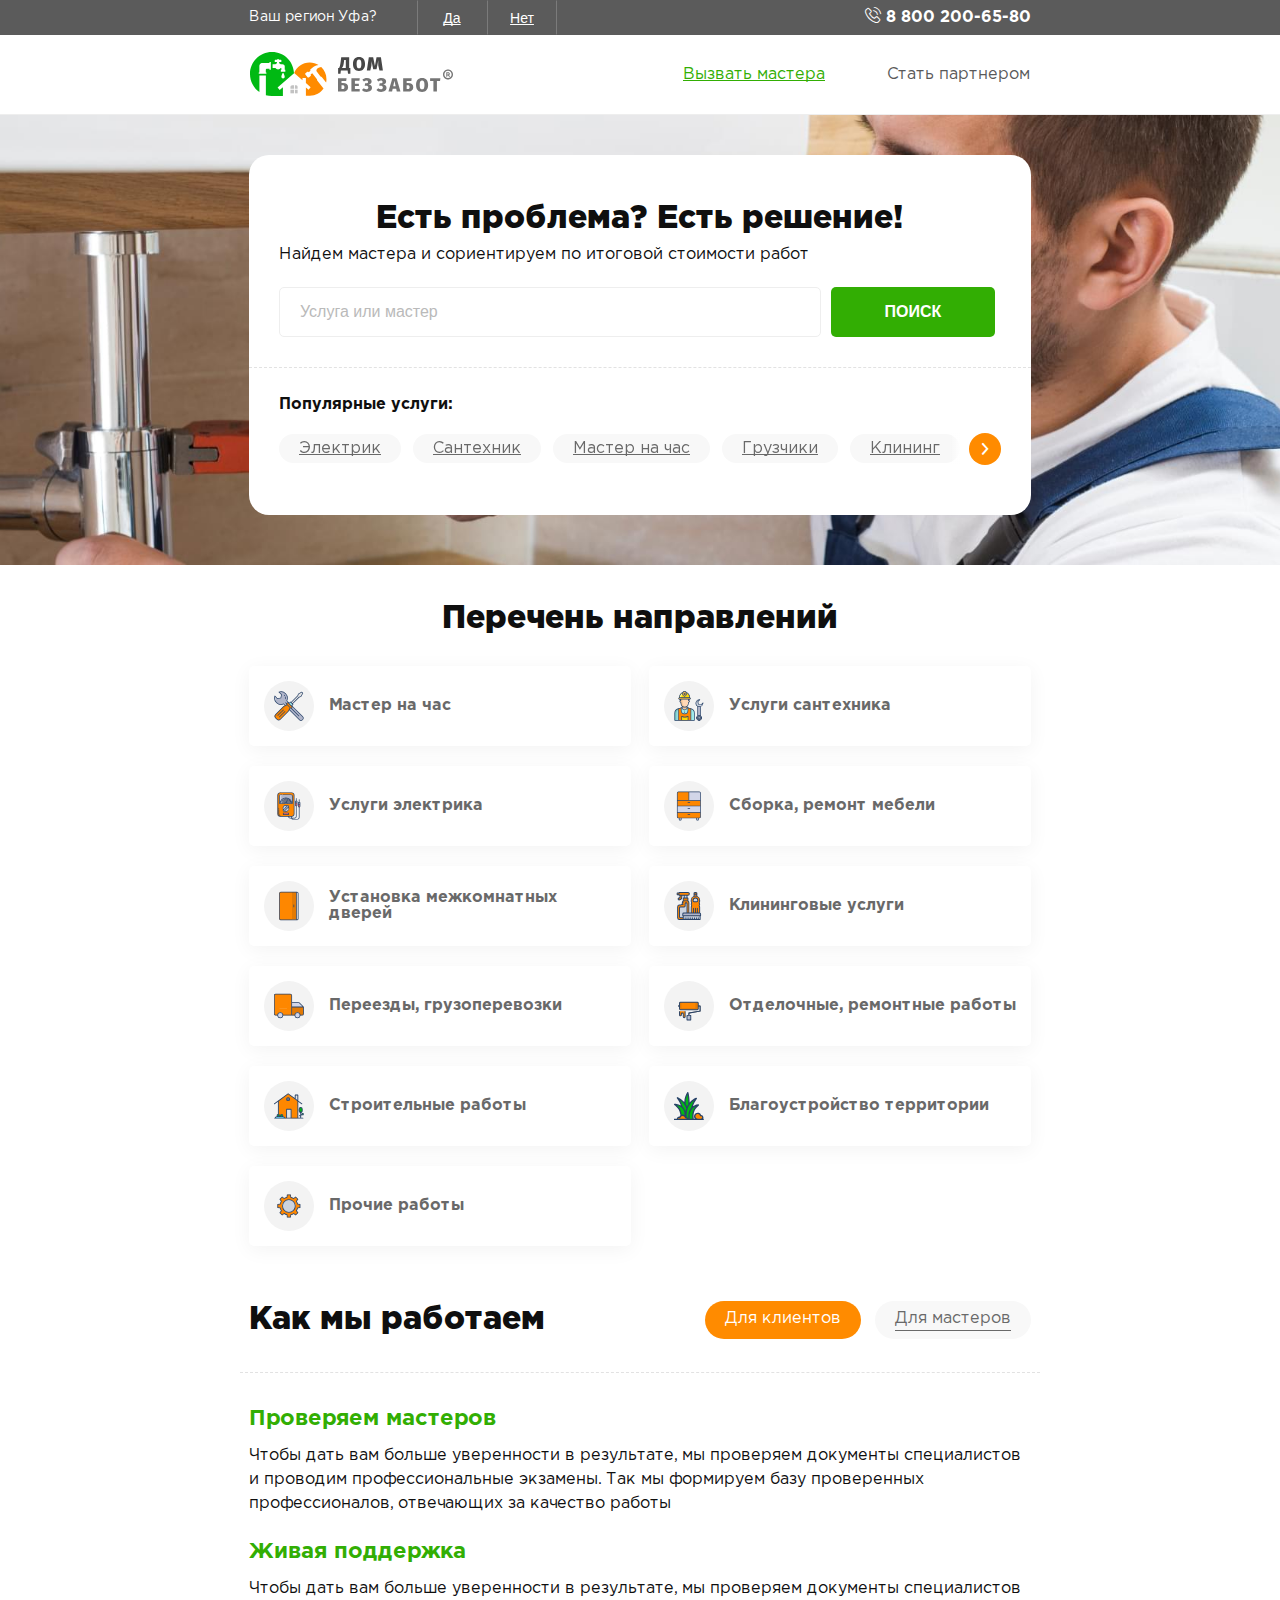
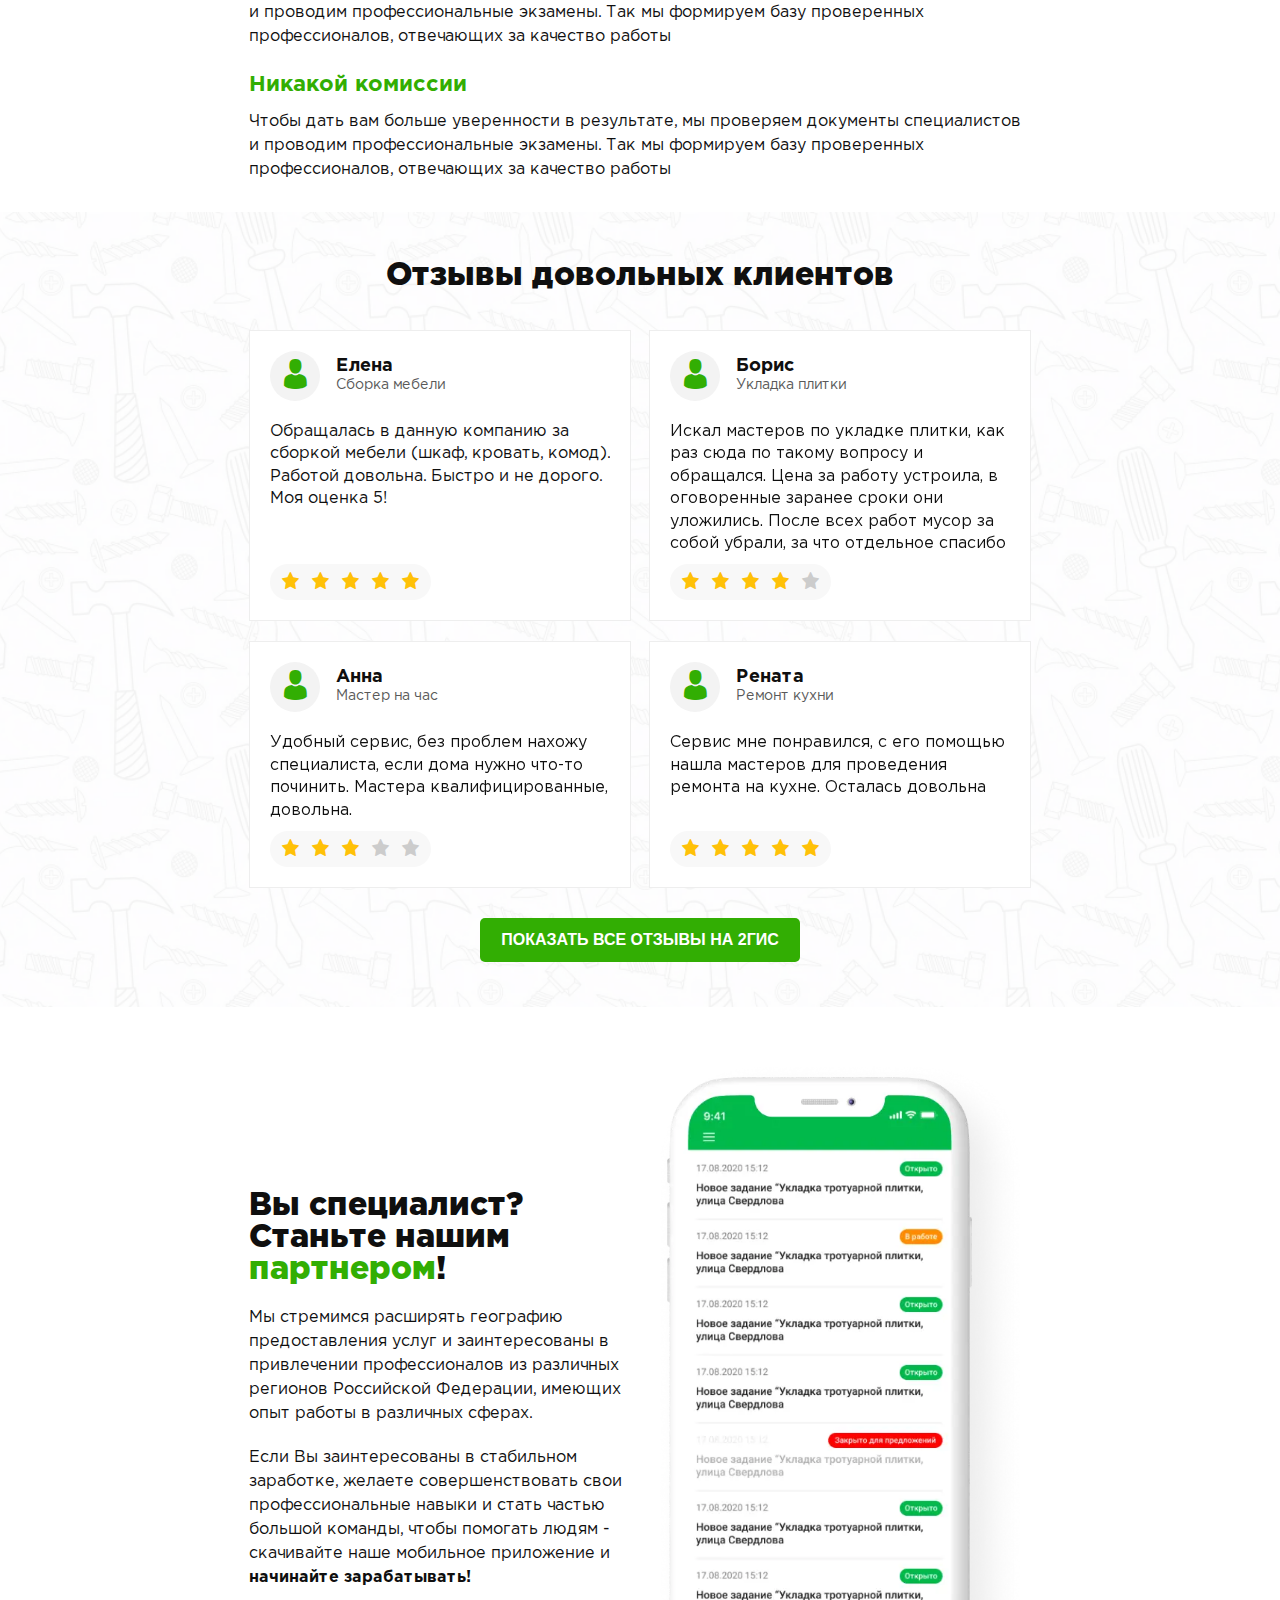
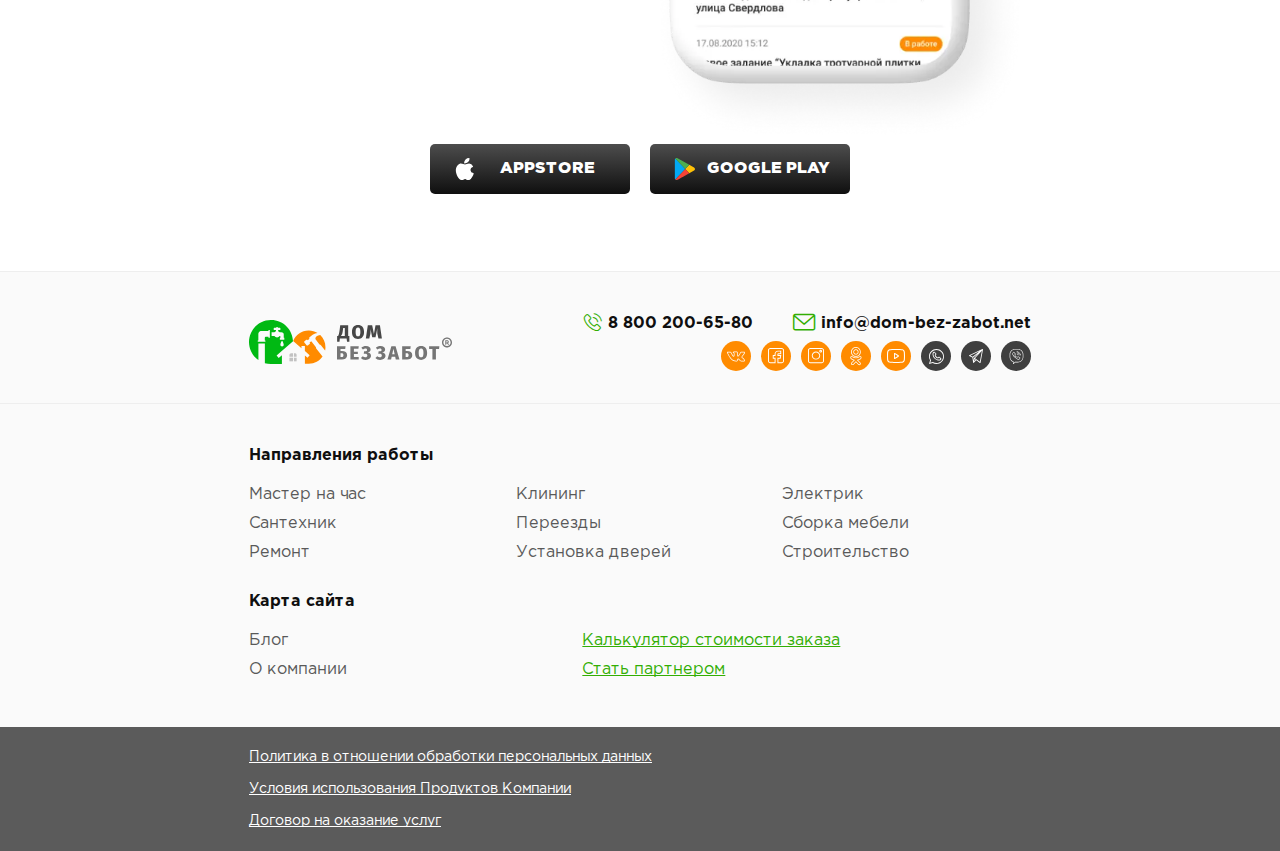
==== commit 3e502bf9: "оптимизация css" ====
--- a/index.html
+++ b/index.html
@@ -1 +1 @@
-<!DOCTYPE html><html lang="ru"><head>    <meta charset="UTF-8">    <meta name="viewport" content="width=device-width, initial-scale=1.0">    <title>dbz</title>    <meta name="description" content="dbz">    <link rel="canonical" href="index.html" />    <meta name="robots" content="index,follow">    <meta property="og:title" content="dbz" />    <meta property="og:url" content="index.html" />    <meta property="og:description" content="dbz" />    <link rel="icon" type="image/png" href="img/favicon.png" />    <link rel="shortcut icon" type="image/x-icon" href="img/favicon.ico" />    <meta property="og:type" content="website" />    <link rel="stylesheet" href="https://unpkg.com/swiper/swiper-bundle.min.css">    <link rel="stylesheet" href="css/style.min.css"></head>  <body>  <span class="fond" id="fond"></span>  <div class="top-header">  <div class="container">    <div class="row">      <div class="col grids-6">        <div class="top-header__region">          <div class="top-header__region-title">Ваш регион Уфа?</div>          <div class="top-header__region-btns">            <button class="btn top-header__region-btn">Да</button>            <button class="btn top-header__region-btn">Нет</button>          </div>        </div>      </div>      <div class="col grids-6 ta-right">        <a class="top-header__phone" href="tel:88888888888">          <i class="icon-phone"></i>          <span>8 800 200-65-80</span>        </a>      </div>    </div>  </div></div><header class="header">    <div class="container">      <nav class="navbar">        <a class="logo logo__header navbar__logo" href="/">          <svg class="logo-icon" viewBox="0 0 203 45">            <path d="M47.6172 37.7344H44.9219V41.3281H47.6172V37.7344Z" fill="#C2C2C2"/>            <path d="M44.0234 37.7344H40.4297V41.3281H44.0234V37.7344Z" fill="#C2C2C2"/>            <path fill-rule="evenodd" clip-rule="evenodd" d="M46.2657 33.2422H44.9219V36.8359H47.6172V35.0336C47.6172 34.0525 47.0092 33.2422 46.2657 33.2422Z" fill="#C2C2C2"/>            <path fill-rule="evenodd" clip-rule="evenodd" d="M42.2316 33.2422H44.0234V36.8359H40.4297V35.0336C40.4297 34.0525 41.2404 33.2422 42.2316 33.2422Z" fill="#C2C2C2"/>            <path fill-rule="evenodd" clip-rule="evenodd" d="M27.5882 35.4297L44.0234 21.2217C43.605 9.479 33.9671 0 22.236 0H21.8074C9.81724 0 0 9.90143 0 22.0066C0 29.4728 3.73759 36.1038 9.40868 40.0885V23.5663H15.8674V43.1878C17.7611 43.7313 19.7445 44.0234 21.8078 44.0234H32.9007V35.1578L29.7014 37.9252L27.5882 35.4297ZM20.8321 17.7198H19.4566V16.7941H16.8153H16.6958C16.2074 16.7941 15.809 17.2065 15.809 17.6996V18.0013V20.4468H16.4169V21.8252H8.74238V20.4468H9.35031V17.4181V14.158C9.35031 14.1278 9.35031 14.0976 9.35031 14.0675C9.35031 14.0472 9.35031 14.0171 9.35031 13.9869C9.36016 13.9567 9.36016 13.9365 9.36016 13.9063C9.36016 13.8761 9.36016 13.846 9.37 13.8257C9.37 13.7955 9.37 13.7654 9.37985 13.7451C9.37985 13.715 9.37985 13.6848 9.38969 13.6646C9.38969 13.6344 9.39954 13.6042 9.39954 13.584C9.40938 13.5538 9.40938 13.5236 9.41958 13.5034C9.41958 13.4732 9.42942 13.4431 9.42942 13.4228C9.43927 13.3926 9.44946 13.3724 9.44946 13.3422C9.45966 13.3121 9.46951 13.2918 9.46951 13.2617C9.47935 13.2414 9.48955 13.2113 9.49939 13.1914C9.49939 13.1612 9.50924 13.141 9.51943 13.1108C9.52928 13.0906 9.53948 13.0604 9.54932 13.0405C9.55917 13.0103 9.56936 12.9901 9.57921 12.9599C9.58905 12.9397 9.59925 12.9095 9.60909 12.8896C9.61894 12.8595 9.62914 12.8392 9.63898 12.8194C9.64882 12.7892 9.65902 12.7689 9.66887 12.7487C9.68891 12.6983 9.7188 12.6483 9.73849 12.6078C9.75853 12.5776 9.76837 12.5574 9.77822 12.5375C9.78806 12.5176 9.8081 12.4871 9.81795 12.4672C9.82815 12.447 9.84784 12.4267 9.85803 12.3966C9.87807 12.3763 9.88792 12.3565 9.90796 12.3362C9.91781 12.316 9.93785 12.2961 9.94769 12.2659C9.96773 12.2457 9.97758 12.2255 9.99762 12.2056C10.0275 12.1655 10.0574 12.125 10.0873 12.0849C10.1073 12.0647 10.127 12.0444 10.1372 12.0246C10.1573 12.0043 10.1769 11.9844 10.1871 11.9642C10.2072 11.944 10.2272 11.9241 10.2469 11.9039C10.267 11.8939 10.2768 11.8737 10.2968 11.8535C10.3366 11.8133 10.3767 11.7832 10.4065 11.7427C10.4266 11.7225 10.4463 11.7125 10.4663 11.6923C10.4864 11.6721 10.506 11.6621 10.5261 11.6419C10.5461 11.6217 10.5658 11.6117 10.5859 11.5915C10.6059 11.5712 10.6256 11.5613 10.6456 11.5411C10.6755 11.5311 10.6956 11.5109 10.7153 11.5006C10.7353 11.4804 10.7553 11.4704 10.775 11.4502C10.7951 11.4403 10.825 11.42 10.8446 11.4101C10.8643 11.4002 10.8844 11.3799 10.9044 11.37C10.9343 11.3497 10.9543 11.3398 10.9744 11.3299C10.9944 11.3199 11.0243 11.2997 11.044 11.2894C11.0637 11.2791 11.0939 11.2692 11.1136 11.2493C11.1337 11.2393 11.1537 11.229 11.1836 11.2191C11.2036 11.2092 11.2335 11.1989 11.2532 11.179C11.2733 11.1691 11.3031 11.1588 11.3232 11.1488C11.3531 11.1389 11.3731 11.1286 11.403 11.1187C11.423 11.1087 11.4427 11.0984 11.4726 11.0885C11.4927 11.0885 11.5225 11.0785 11.5426 11.0682C11.5725 11.0583 11.5925 11.048 11.6224 11.0381C11.6424 11.0381 11.6723 11.0281 11.7022 11.0178C11.7223 11.0079 11.7521 11.0079 11.7718 10.9976C11.8017 10.9877 11.8218 10.9877 11.8516 10.9774C11.8815 10.9674 11.9016 10.9674 11.9315 10.9571C11.9614 10.9571 11.9814 10.9472 12.0113 10.9472C12.0313 10.9373 12.0612 10.9373 12.0911 10.927C12.121 10.927 12.141 10.927 12.1709 10.917C12.2008 10.917 12.2208 10.917 12.2507 10.9071C12.2806 10.9071 12.3007 10.9071 12.3305 10.9071C12.3604 10.8971 12.3903 10.8971 12.4104 10.8971C12.4402 10.8971 12.4701 10.8971 12.5 10.8971C12.5201 10.8971 12.5499 10.8971 12.5798 10.8971H15.8093H19.4573V9.97136H20.8328V17.7198H20.8321ZM33.0613 26.5045C32.1443 26.5045 31.4067 25.7498 31.4067 24.834C31.4067 23.9082 32.503 20.7989 33.0613 20.7989C33.6197 20.7989 34.716 23.9082 34.716 24.834C34.7157 25.7498 33.9681 26.5045 33.0613 26.5045ZM25.4367 15.989H22.6063V12.3668H25.4367C25.8056 11.8233 26.3238 11.4108 26.9416 11.1794V9.99195H25.2873C24.9684 9.99195 24.7089 9.73033 24.7089 9.40836V8.42223C24.7089 8.10027 24.968 7.83865 25.2873 7.83865H26.9915C27.1311 7.38605 27.5597 7.04385 28.058 7.04385C28.5562 7.04385 28.975 7.38605 29.1244 7.83865H30.8286C31.1475 7.83865 31.4067 8.10027 31.4067 8.42223V9.40836C31.4067 9.73033 31.1475 9.99195 30.8286 9.99195H29.1641V11.1794C29.7822 11.4108 30.3104 11.8233 30.6792 12.3668H31.3072H32.6725C32.6925 12.3668 32.7126 12.3668 32.7322 12.3668C32.7421 12.3668 32.7621 12.3668 32.7822 12.3668C32.8022 12.3668 32.8121 12.3668 32.8321 12.3767C32.8521 12.3767 32.8718 12.3767 32.882 12.3767C32.9021 12.3767 32.9221 12.3767 32.9418 12.3866C32.9516 12.3866 32.9717 12.3866 32.9917 12.3866C33.0016 12.3966 33.0216 12.3966 33.0417 12.3966C33.0617 12.4065 33.0715 12.4065 33.0916 12.4065C33.1116 12.4165 33.1215 12.4165 33.1415 12.4165C33.1616 12.4264 33.1714 12.4264 33.1914 12.4367C33.2115 12.4367 33.2213 12.4367 33.2414 12.4466C33.2512 12.4466 33.2713 12.4566 33.2913 12.4566C33.3011 12.4665 33.3212 12.4665 33.3412 12.4768C33.3511 12.4768 33.3711 12.4867 33.381 12.497C33.401 12.497 33.4108 12.507 33.4309 12.507C33.4509 12.5169 33.4608 12.5272 33.4808 12.5272C33.4907 12.5371 33.5107 12.5474 33.5205 12.5474C33.5406 12.5574 33.5504 12.5677 33.5705 12.5677C33.6004 12.5879 33.6302 12.5978 33.6601 12.6181C33.67 12.628 33.69 12.6383 33.6999 12.6383C33.7199 12.6483 33.7298 12.6586 33.7396 12.6685C33.7596 12.6784 33.7695 12.6887 33.7895 12.6987C33.7994 12.7086 33.8096 12.7086 33.8296 12.7189C33.8395 12.7288 33.8595 12.7391 33.8693 12.7491C33.8792 12.759 33.8985 12.7693 33.9084 12.7792C33.9383 12.7995 33.9583 12.8197 33.9882 12.8396C33.998 12.8495 34.0082 12.8598 34.0181 12.8797C34.0381 12.8896 34.048 12.8999 34.0582 12.9099C34.0683 12.9198 34.088 12.9301 34.0979 12.94C34.1077 12.95 34.1179 12.9702 34.1278 12.9802C34.1577 13.0004 34.1777 13.0206 34.1977 13.0508C34.2076 13.0607 34.2178 13.071 34.2375 13.0909C34.2473 13.1009 34.2575 13.1111 34.2674 13.1211C34.2772 13.1413 34.2874 13.1513 34.2972 13.1612C34.3071 13.1814 34.3173 13.1914 34.3271 13.2017C34.337 13.2219 34.3472 13.2318 34.357 13.2418C34.3669 13.262 34.3771 13.272 34.3869 13.2819C34.3968 13.3021 34.4069 13.3121 34.4069 13.322C34.4168 13.3422 34.427 13.3522 34.4368 13.3724C34.4467 13.3824 34.4569 13.4026 34.4667 13.4129C34.4667 13.4228 34.4766 13.4431 34.4868 13.453C34.4966 13.4732 34.5068 13.4832 34.5068 13.5034C34.5166 13.5133 34.5268 13.5336 34.5367 13.5435C34.5367 13.5637 34.5465 13.5737 34.5567 13.5939C34.5567 13.6039 34.5666 13.6241 34.5768 13.634C34.5768 13.6543 34.5866 13.6741 34.5968 13.6844C34.5968 13.7047 34.6067 13.7146 34.6169 13.7348C34.6169 13.7448 34.6267 13.765 34.6267 13.7853C34.6365 13.7952 34.6365 13.8154 34.6467 13.8254C34.6467 13.8456 34.6566 13.8655 34.6566 13.8758C34.6664 13.896 34.6664 13.9159 34.6766 13.9262C34.6766 13.9464 34.6766 13.9666 34.6865 13.9766C34.6865 13.9968 34.6963 14.0167 34.6963 14.027C34.6963 14.0472 34.7062 14.0671 34.7062 14.0774C34.7062 14.0976 34.7062 14.1175 34.716 14.1278C34.716 14.148 34.716 14.1683 34.716 14.1782C34.7259 14.1985 34.7259 14.2183 34.7259 14.2386C34.7259 14.2485 34.7259 14.2687 34.7357 14.289C34.7357 14.3092 34.7357 14.3191 34.7357 14.3394C34.7357 14.3596 34.7357 14.3795 34.7357 14.3898C34.7357 14.41 34.7357 14.4299 34.7357 14.4501V16.5229V17.7003H35.3239V19.7631H30.8487V17.7003H31.4366V16.6336V16.563C31.4366 16.2513 31.1774 15.9893 30.8684 15.9893H30.6788C30.1008 16.8345 29.1437 17.378 28.0573 17.378C26.9715 17.378 26.0046 16.8345 25.4367 15.989Z" fill="#00B913"/>            <path fill-rule="evenodd" clip-rule="evenodd" d="M66.9779 27.1654L62.2886 21.1767L60.5592 22.5364L60.749 22.7762C61.0491 23.1462 60.9789 23.6961 60.5991 23.9959L58.7593 25.4357C58.3794 25.7355 57.8296 25.6657 57.5396 25.2957L55.3401 22.4863C55.0399 22.1064 55.1101 21.5566 55.4798 21.2666L57.3294 19.817C57.7093 19.527 58.2595 19.587 58.5491 19.9669L58.7392 20.2071L60.4689 18.8572C60.8089 18.6075 59.8291 18.0675 60.1289 17.7673C62.6685 15.2578 65.1678 13.6081 68.5471 13.0681C66.0178 11.5084 63.0582 10.6086 59.8986 10.6086H59.5684C52.5999 10.6086 46.6111 14.9678 44.1714 21.0867L52.4799 28.2056V26.036H55.8794V31.1151L60.6485 35.2045L58.5286 37.6841L55.8992 35.4345V43.743H59.8986C65.5374 43.743 70.5467 40.8733 73.5462 36.5342L67.4072 28.7054C67.058 28.255 66.918 27.6952 66.9779 27.1654Z" fill="#FF8B00"/>            <path fill-rule="evenodd" clip-rule="evenodd" d="M71.2267 15.1174C68.2371 15.6874 66.2277 16.7071 66.3575 19.0968L70.5171 24.3956C71.0468 24.4654 71.5466 24.7257 71.9064 25.1754L76.1157 30.5445C76.3358 29.4546 76.4557 28.3248 76.4557 27.175C76.4557 22.4359 74.4463 18.1469 71.2267 15.1174Z" fill="#FF8B00"/>            <path d="M99.1825 15.8811V5.34711H91.2184L90.6859 9.59597C90.1647 13.6359 89.806 15.0247 89.1114 15.8815H88.1157V21.7618H90.4886L90.8473 18.5322H97.6424L98.0131 21.7618H100.374V15.8811H99.1825ZM95.8024 15.8811H91.855C93.0356 14.9083 93.6257 13.2652 94.0196 9.21366L94.1586 7.89373H95.8024V15.8811ZM109.008 5C105.164 5 102.965 7.63911 102.965 11.9337C102.965 16.3211 105.164 18.8793 109.008 18.8793C112.839 18.8793 115.061 16.2166 115.061 11.9337C115.061 7.54662 112.839 5 109.008 5ZM109.008 7.5234C110.639 7.5234 111.392 8.73924 111.392 11.9333C111.392 15.1168 110.651 16.3555 109.008 16.3555C107.41 16.3555 106.612 15.1168 106.612 11.9333C106.612 8.73924 107.387 7.5234 109.008 7.5234ZM130.918 5.34711H126.53L124.933 14.0983L123.174 5.34711H118.81L116.837 18.5318H120.287L121.449 13.6235C121.495 11.8176 121.673 11.0638 121.5 8.99161L123.208 17.1658H126.53L128.336 8.22924C128.186 10.058 128.22 11.8528 128.279 13.6235L129.452 18.5318H132.902L130.918 5.34711Z" fill="#474747"/>            <path d="M92.815 30.9772H91.5071V28.9862H96.1955L96.5427 26.3471H88V39.5318H92.9315C95.9297 39.5318 98.1176 38.0962 98.1176 35.1332C98.1168 32.3664 96.1603 30.9772 92.815 30.9772ZM92.5372 37.0312H91.5071V33.3736H92.4563C93.88 33.3736 94.4469 34.0562 94.4469 35.168C94.4472 36.3831 93.7991 37.0312 92.5372 37.0312ZM109.771 26.3471H101.402V39.5318H109.713V37.0545H104.909V34.0562H108.845V31.6373H104.909V28.8357H109.412L109.771 26.3471ZM116.598 39.8793C119.804 39.8793 122.004 38.3163 122.004 35.8158C122.004 33.8829 120.754 32.7947 118.589 32.5749C120.673 32.135 121.622 30.9543 121.622 29.4958C121.622 27.4701 119.839 26 116.957 26C115.117 26 113.554 26.6133 112.327 27.7827L113.925 29.5307C114.816 28.8361 115.649 28.4886 116.46 28.4886C117.606 28.4886 118.034 29.1139 118.034 29.8894C118.034 30.8274 117.397 31.3715 116.217 31.3715H115.129L114.735 33.8256H116.159C117.641 33.8256 118.347 34.5082 118.347 35.6083C118.347 36.7654 117.559 37.3563 116.333 37.3563C115.326 37.3563 114.562 36.9739 113.751 36.2104L111.911 38.016C113.01 39.2191 114.468 39.8793 116.598 39.8793ZM131.096 39.8793C134.314 39.8793 136.514 38.3163 136.514 35.8158C136.514 33.8829 135.264 32.7947 133.099 32.5749C135.182 32.135 136.132 30.9543 136.132 29.4958C136.132 27.4701 134.349 26 131.467 26C129.626 26 128.063 26.6133 126.837 27.7827L128.422 29.5307C129.314 28.8361 130.147 28.4886 130.969 28.4886C132.104 28.4886 132.544 29.1139 132.544 29.8894C132.544 30.8274 131.895 31.3715 130.726 31.3715H129.638L129.245 33.8256H130.668C132.15 33.8256 132.845 34.5082 132.845 35.6083C132.845 36.7654 132.069 37.3563 130.842 37.3563C129.835 37.3563 129.071 36.9739 128.261 36.2104L126.408 38.016C127.519 39.2191 128.978 39.8793 131.096 39.8793ZM146.767 39.5318H150.483L146.582 26.3471H142.368L138.456 39.5318H142.102L142.681 36.8463H146.177L146.767 39.5318ZM143.237 34.3345L144.429 28.8477L145.633 34.3345H143.237ZM157.97 30.9772H156.662V28.9862H161.35L161.698 26.3471H153.155V39.5318H158.086C161.084 39.5318 163.272 38.0962 163.272 35.1332C163.271 32.3664 161.315 30.9772 157.97 30.9772ZM157.692 37.0312H156.662V33.3736H157.611C159.035 33.3736 159.602 34.0562 159.602 35.168C159.602 36.3831 158.965 37.0312 157.692 37.0312ZM172.078 26C168.247 26 166.047 28.6391 166.047 32.9337C166.047 37.3211 168.247 39.8793 172.078 39.8793C175.921 39.8793 178.132 37.2166 178.132 32.9337C178.132 28.5466 175.921 26 172.078 26ZM172.078 28.5234C173.71 28.5234 174.474 29.7392 174.474 32.9333C174.474 36.1168 173.733 37.3555 172.078 37.3555C170.493 37.3555 169.694 36.1168 169.694 32.9333C169.694 29.7392 170.469 28.5234 172.078 28.5234ZM190.388 26.3471H180.098V29.0214H183.397V39.5322H186.916V29.0214H190.029L190.388 26.3471Z" fill="#757575"/>            <path d="M198 17.4916C195.243 17.4916 193 19.7346 193 22.4916C193 25.2486 195.243 27.4916 198 27.4916C200.757 27.4916 203 25.2486 203 22.4916C203 19.7346 200.757 17.4916 198 17.4916ZM198 26.1155C196.002 26.1155 194.376 24.4898 194.376 22.4916C194.376 20.4934 196.002 18.8677 198 18.8677C199.998 18.8677 201.624 20.4934 201.624 22.4916C201.624 24.4898 199.998 26.1155 198 26.1155ZM199.817 21.8413C199.817 20.832 199.109 20.2049 197.968 20.2049H196.279V24.7783H197.247V23.5041H197.968C198.011 23.5041 198.056 23.503 198.102 23.5007L199.034 24.7783H200.234L199.098 23.2215C199.562 22.9319 199.817 22.4428 199.817 21.8413ZM197.968 22.5355H197.247V21.1735H197.968C198.848 21.1735 198.848 21.6761 198.848 21.8413C198.848 22.0129 198.848 22.5355 197.968 22.5355Z" fill="#757575"/>          </svg>        </a>        <ul class="navbar__nav" id="navbar-nav">          <li class="navbar__nav-link">            <a class="navbar__nav-item navbar__nav-item--underline" href="#">Вызвать мастера</a>          </li>          <li class="navbar__nav-link">            <a class="navbar__nav-item" href="#">Стать партнером</a>          </li>            <li class="navbar__nav-phone">            <a class="navbar__nav-phone-item" href="#">              <i class="icon-phone"></i>              8 800 200-65-80</a>          </li>            <li class="navbar__nav-btn">            <button class="btn btn--dark">              <span class="btn-icon" style="background-image: url('img/icons/icons.svg#appstore');"></span>              Appstore            </button>            <button class="btn btn--dark">              <span class="btn-icon" style="background-image: url('img/icons/icons.svg#gp');"></span>              google play            </button>          </li>           </ul>        <svg id="hamburger" class="hamburger" viewBox="20 20 60 60" width="40">          <path class="line top" d="m 70,33 h -40 c 0,0 -8.5,-0.149796 -8.5,8.5 0,8.649796 8.5,8.5 8.5,8.5 h 20 v -20"></path>          <path class="line middle" d="m 70,50 h -40"></path>          <path class="line bottom" d="m 30,67 h 40 c 0,0 8.5,0.149796 8.5,-8.5 0,-8.649796 -8.5,-8.5 -8.5,-8.5 h -20 v 20"></path>        </svg>              </nav>    </div></header>  <main class="main">    <section class="inner" style="background-image: url('img/inner-fon.jpg')">        <div class="container">          <div class="inner__content">            <div class="inner__content-top">              <h1 class="title title-min-d-center title-m-center">Есть проблема? Есть решение!</h1>              <p class="inner__content-subtitle">Найдем мастера и сориентируем по итоговой стоимости работ</p>              <form class="inner__content-search" action="/" method="post">                                <input class="inner__content-search-input" type="search" placeholder="Услуга или мастер">                                <button type="button" class="btn btn-ripple btn--green inner__content-search-btn">                    <svg viewBox="0 0 19 19">                      <path d="M8.3672 0C3.75365 0 0 3.75365 0 8.3672C0 12.981 3.75365 16.7344 8.3672 16.7344C12.981 16.7344 16.7344 12.981 16.7344 8.3672C16.7344 3.75365 12.981 0 8.3672 0ZM8.3672 15.1897C4.60531 15.1897 1.54471 12.1291 1.54471 8.36724C1.54471 4.60535 4.60531 1.54471 8.3672 1.54471C12.1291 1.54471 15.1897 4.60531 15.1897 8.3672C15.1897 12.1291 12.1291 15.1897 8.3672 15.1897Z" fill="white"/>                      <path d="M18.774 17.6816L14.3458 13.2534C14.044 12.9517 13.5554 12.9517 13.2536 13.2534C12.9519 13.5549 12.9519 14.0441 13.2536 14.3455L17.6819 18.7737C17.8327 18.9246 18.0302 19 18.2279 19C18.4254 19 18.6231 18.9246 18.774 18.7737C19.0757 18.4723 19.0757 17.9831 18.774 17.6816Z" fill="white"/>                    </svg>                    Поиск                </button>              </form>            </div>            <div class="inner__content-bottom">              <div class="inner__content-heading">Популярные услуги:</div>              <div class="swiper-container inner__content-services">                <ul class="swiper-wrapper">                  <li class="swiper-slide">                    <a href="#" class="inner__content-services-item">Электрик</a>                  </li>                  <li class="swiper-slide">                    <a href="#" class="inner__content-services-item">Сантехник</a>                  </li>                  <li class="swiper-slide">                    <a href="#" class="inner__content-services-item">Мастер на час</a>                  </li>                  <li class="swiper-slide">                    <a href="#" class="inner__content-services-item">Грузчики</a>                  </li>                  <li class="swiper-slide">                    <a href="#" class="inner__content-services-item">Клининг</a>                  </li>                  <li class="swiper-slide">                    <a href="#" class="inner__content-services-item">Установка дверей</a>                  </li>                  <li class="swiper-slide">                    <a href="#" class="inner__content-services-item">Электрик1</a>                  </li>                  <li class="swiper-slide">                    <a href="#" class="inner__content-services-item">Сантехник2</a>                  </li>                  <li class="swiper-slide">                    <a href="#" class="inner__content-services-item">Мастер на час3</a>                  </li>                  <li class="swiper-slide">                    <a href="#" class="inner__content-services-item">Грузчики4</a>                  </li>                  <li class="swiper-slide">                    <a href="#" class="inner__content-services-item">Клининг5</a>                  </li>                  <li class="swiper-slide">                    <a href="#" class="inner__content-services-item">Установка дверей6</a>                  </li>                </ul>                <div class="inner__content-services-btn inner__content-services-btn-prev icon-arrow-left"></div>                <div class="inner__content-services-btn inner__content-services-btn-next icon-arrow-right"></div>              </div>            </div>          </div>        </div>    </section>    <section class="direction">        <div class="container">          <h2 class="title title-min-d-center title-mb title-m-center">Перечень направлений</h2>          <div class="row">            <div class="col grids-3 grids-d-6 grids-m-12">              <div class="direction__col">                <div class="direction__col-icon">                  <span class="direction__col-circle">                    <span class="direction__col-circle-bi" style="background-image: url('img/icons/icons.svg#master-na-chas')"></span>                  </span>                </div>                <div class="direction__col-title">Мастер на час</div>              </div>            </div>            <div class="col grids-3 grids-d-6 grids-m-12">              <div class="direction__col">                <div class="direction__col-icon">                  <span class="direction__col-circle">                    <span class="direction__col-circle-bi" style="background-image: url('img/icons/icons.svg#uslugi-santexnika')"></span>                  </span>                </div>                <div class="direction__col-title">Услуги сантехника</div>              </div>            </div>            <div class="col grids-3 grids-d-6 grids-m-12">              <div class="direction__col">                <div class="direction__col-icon">                  <span class="direction__col-circle">                    <span class="direction__col-circle-bi" style="background-image: url('img/icons/icons.svg#uslugi-elektrika')"></span>                  </span>                </div>                <div class="direction__col-title">Услуги электрика</div>              </div>            </div>            <div class="col grids-3 grids-d-6 grids-m-12">              <div class="direction__col">                <div class="direction__col-icon">                  <span class="direction__col-circle">                    <span class="direction__col-circle-bi" style="background-image: url('img/icons/icons.svg#sborka-remont-mebeli')"></span>                  </span>                </div>                <div class="direction__col-title">Сборка, ремонт мебели</div>              </div>            </div>            <div class="col grids-3 grids-d-6 grids-m-12">              <div class="direction__col">                <div class="direction__col-icon">                  <span class="direction__col-circle">                    <span class="direction__col-circle-bi" style="background-image: url('img/icons/icons.svg#ustanovka-mezhkomnatnyx-dverej')"></span>                  </span>                </div>                <div class="direction__col-title">Установка межкомнатных дверей</div>              </div>            </div>            <div class="col grids-3 grids-d-6 grids-m-12">              <div class="direction__col">                <div class="direction__col-icon">                  <span class="direction__col-circle">                    <span class="direction__col-circle-bi" style="background-image: url('img/icons/icons.svg#kliningovye-uslugi')"></span>                  </span>                </div>                <div class="direction__col-title">Клининговые услуги</div>              </div>            </div>            <div class="col grids-3 grids-d-6 grids-m-12">              <div class="direction__col">                <div class="direction__col-icon">                  <span class="direction__col-circle">                    <span class="direction__col-circle-bi" style="background-image: url('img/icons/icons.svg#pereezdy-gruzoperevozki')"></span>                  </span>                </div>                <div class="direction__col-title">Переезды, грузоперевозки</div>              </div>            </div>            <div class="col grids-3 grids-d-6 grids-m-12">              <div class="direction__col">                <div class="direction__col-icon">                  <span class="direction__col-circle">                    <span class="direction__col-circle-bi" style="background-image: url('img/icons/icons.svg#otdelochnye-remontnye-raboty')"></span>                  </span>                </div>                <div class="direction__col-title">Отделочные, ремонтные работы</div>              </div>            </div>            <div class="col grids-3 grids-d-6 grids-m-12">              <div class="direction__col">                <div class="direction__col-icon">                  <span class="direction__col-circle">                    <span class="direction__col-circle-bi" style="background-image: url('img/icons/icons.svg#stroitelnye-raboty')"></span>                  </span>                </div>                <div class="direction__col-title">Строительные работы</div>              </div>            </div>            <div class="col grids-3 grids-d-6 grids-m-12">              <div class="direction__col">                <div class="direction__col-icon">                  <span class="direction__col-circle">                    <span class="direction__col-circle-bi" style="background-image: url('img/icons/icons.svg#blagoustrojstvo-territorii')"></span>                  </span>                </div>                <div class="direction__col-title">Благоустройство территории</div>              </div>            </div>            <div class="col grids-3 grids-d-6 grids-m-12">              <div class="direction__col">                <div class="direction__col-icon">                  <span class="direction__col-circle">                    <span class="direction__col-circle-bi" style="background-image: url('img/icons/icons.svg#prochie-raboty')"></span>                  </span>                </div>                <div class="direction__col-title">Прочие работы</div>              </div>            </div>          </div>        </div>     </section>    <section class="work-items">        <div class="container">          <div class="work-items__content-top row ai-center">            <div class="col grids-6 grids-m-12 pd-b-1">              <h2 class="title">Как мы работаем</h2>            </div>            <div class="col grids-6 grids-m-12">                <ul class="tabs-list tabs-list--right tabs-list-m--start">                    <a data-tab="1" class="tabs-list-link active" role="tab">                      Для клиентов                      <span class="tabs-list-link-line"></span>                    </a>                    <a data-tab="2" class="tabs-list-link" role="tab">                      Для мастеров                      <span class="tabs-list-link-line"></span>                    </a>                </ul>            </div>          </div>          <div class="work-items__content-bottom">            <div class="tabs-content">              <div class="tabs-content-pane active" data-tab-content="1" role="tabpanel">                <div class="row">                  <div class="col grids-4 grids-d-12 pd-b-d-2">                    <h3 class="green-text work-items__title">Проверяем мастеров</h3>                    <span class="work-items__text">Чтобы дать вам больше уверенности в результате, мы проверяем документы специалистов и проводим профессиональные экзамены. Так мы формируем базу проверенных профессионалов, отвечающих за качество работы</span>                  </div>                  <div class="col grids-4 grids-d-12 pd-b-d-2">                    <h3 class="green-text work-items__title">Живая поддержка</h3>                    <span class="work-items__text">Чтобы дать вам больше уверенности в результате, мы проверяем документы специалистов и проводим профессиональные экзамены. Так мы формируем базу проверенных профессионалов, отвечающих за качество работы</span>                  </div>                  <div class="col grids-4 grids-d-12 pd-b-d-2">                    <h3 class="green-text work-items__title">Никакой комиссии</h3>                    <span class="work-items__text">Чтобы дать вам больше уверенности в результате, мы проверяем документы специалистов и проводим профессиональные экзамены. Так мы формируем базу проверенных профессионалов, отвечающих за качество работы</span>                  </div>                </div>              </div>              <div class="tabs-content-pane" data-tab-content="2" role="tabpanel">                <div class="row">                  <div class="col grids-4 grids-d-12 pd-b-d-2">                    <h3 class="green-text work-items__title">Живая поддержка</h3>                    <span class="work-items__text">Чтобы дать вам больше уверенности в результате, мы проверяем документы специалистов и проводим профессиональные экзамены. Так мы формируем базу проверенных профессионалов, отвечающих за качество работы</span>                  </div>                  <div class="col grids-4 grids-d-12 pd-b-d-2">                    <h3 class="green-text work-items__title">Проверяем мастеров</h3>                    <span class="work-items__text">Чтобы дать вам больше уверенности в результате, мы проверяем документы специалистов и проводим профессиональные экзамены. Так мы формируем базу проверенных профессионалов, отвечающих за качество работы</span>                  </div>                  <div class="col grids-4 grids-d-12 pd-b-d-2">                    <h3 class="green-text work-items__title">Никакой комиссии</h3>                    <span class="work-items__text">Чтобы дать вам больше уверенности в результате, мы проверяем документы специалистов и проводим профессиональные экзамены. Так мы формируем базу проверенных профессионалов, отвечающих за качество работы</span>                  </div>                </div>              </div>            </div>          </div>        </div>    </section>    <section class="reviews">      <div class="container">        <div class="row">          <div class="col grids-6 grids-d-12 reviews__order">            <h2 class="title ta-d-center">Отзывы довольных клиентов</h2>          </div>          <div class="grids-12">            <div class="swiper-container reviews__swiper">              <div class="swiper-wrapper">                <div class="col grids-6 grids-m-12 flex h-auto swiper-slide">                  <div class="reviews-card">                    <div class="row">                            <div class="col grids-6 grids-d-12 pd-b-2 reviews__order">                        <div class="reviews-card__user">                          <div class="reviews-card__user-circle">                            <i class="icon-man"></i>                          </div>                          <div>                            <h3 class="reviews-card__user-title">Елена</h3>                            <div class="reviews-card__user-subtitle">Сборка мебели</div>                          </div>                        </div>                                      </div>                              <div class="col grids-12">                        <p class="reviews-card__text">                          Обращалась в данную компанию за сборкой мебели (шкаф, кровать, комод). Работой довольна. Быстро и не дорого. Моя оценка 5!                        </p>                      </div>                              <div class="col grids-6 pd-b-2 pd-b-d-0 reviews__order reviews__stars">                        <ul class="reviews-card__stars">                          <li class="reviews-card__stars-star reviews-card__stars-star--amber">                            <i class="icon-star"></i>                          </li>                          <li class="reviews-card__stars-star reviews-card__stars-star--amber">                            <i class="icon-star"></i>                          </li>                          <li class="reviews-card__stars-star reviews-card__stars-star--amber">                            <i class="icon-star"></i>                          </li>                          <li class="reviews-card__stars-star reviews-card__stars-star--amber">                            <i class="icon-star"></i>                          </li>                          <li class="reviews-card__stars-star reviews-card__stars-star--amber">                            <i class="icon-star"></i>                          </li>                        </ul>                                      </div>                           </div>                   </div>                </div>                                <div class="col grids-6 grids-m-12 flex h-auto swiper-slide">                  <div class="reviews-card">                    <div class="row">                            <div class="col grids-6 grids-d-12 pd-b-2 reviews__order">                        <div class="reviews-card__user">                          <div class="reviews-card__user-circle">                            <i class="icon-man"></i>                          </div>                          <div>                            <h3 class="reviews-card__user-title">Борис</h3>                            <div class="reviews-card__user-subtitle">Укладка плитки</div>                          </div>                        </div>                                      </div>                              <div class="col grids-12">                        <p class="reviews-card__text">                          Искал мастеров по укладке плитки, как раз сюда по такому вопросу и обращался. Цена за работу устроила, в оговоренные заранее сроки они уложились. После всех работ мусор за собой убрали, за что отдельное спасибо                         </p>                      </div>                              <div class="col grids-6 pd-b-2 pd-b-d-0 reviews__order reviews__stars">                        <ul class="reviews-card__stars">                          <li class="reviews-card__stars-star reviews-card__stars-star--amber">                            <i class="icon-star"></i>                          </li>                          <li class="reviews-card__stars-star reviews-card__stars-star--amber">                            <i class="icon-star"></i>                          </li>                          <li class="reviews-card__stars-star reviews-card__stars-star--amber">                            <i class="icon-star"></i>                          </li>                          <li class="reviews-card__stars-star reviews-card__stars-star--amber">                            <i class="icon-star"></i>                          </li>                          <li class="reviews-card__stars-star">                            <i class="icon-star"></i>                          </li>                        </ul>                                      </div>                           </div>                   </div>                </div>                      <div class="col grids-6 grids-m-12 flex h-auto swiper-slide">                  <div class="reviews-card">                    <div class="row">                            <div class="col grids-6 grids-d-12 pd-b-2 reviews__order">                        <div class="reviews-card__user">                          <div class="reviews-card__user-circle">                            <i class="icon-man"></i>                          </div>                          <div>                            <h3 class="reviews-card__user-title">Анна</h3>                            <div class="reviews-card__user-subtitle">Мастер на час</div>                          </div>                        </div>                                      </div>                              <div class="col grids-12">                        <p class="reviews-card__text">                          Удобный сервис, без проблем нахожу специалиста, если дома нужно что-то починить. Мастера квалифицированные, довольна.                        </p>                      </div>                              <div class="col grids-6 pd-b-2 pd-b-d-0 reviews__order reviews__stars">                        <ul class="reviews-card__stars">                          <li class="reviews-card__stars-star reviews-card__stars-star--amber">                            <i class="icon-star"></i>                          </li>                          <li class="reviews-card__stars-star reviews-card__stars-star--amber">                            <i class="icon-star"></i>                          </li>                          <li class="reviews-card__stars-star reviews-card__stars-star--amber">                            <i class="icon-star"></i>                          </li>                          <li class="reviews-card__stars-star">                            <i class="icon-star"></i>                          </li>                          <li class="reviews-card__stars-star">                            <i class="icon-star"></i>                          </li>                        </ul>                                      </div>                           </div>                   </div>                </div>                      <div class="col grids-6 grids-m-12 flex h-auto swiper-slide">                  <div class="reviews-card">                    <div class="row">                            <div class="col grids-6 grids-d-12 pd-b-2 reviews__order">                        <div class="reviews-card__user">                          <div class="reviews-card__user-circle">                            <i class="icon-man"></i>                          </div>                          <div>                            <h3 class="reviews-card__user-title">Рената</h3>                            <div class="reviews-card__user-subtitle">Ремонт кухни</div>                          </div>                        </div>                                      </div>                              <div class="col grids-12">                        <p class="reviews-card__text">                          Сервис мне понравился, с его помощью нашла мастеров для проведения ремонта на кухне. Осталась довольна                        </p>                      </div>                              <div class="col grids-6 pd-b-2 pd-b-d-0 reviews__order reviews__stars">                        <ul class="reviews-card__stars">                          <li class="reviews-card__stars-star reviews-card__stars-star--amber">                            <i class="icon-star"></i>                          </li>                          <li class="reviews-card__stars-star reviews-card__stars-star--amber">                            <i class="icon-star"></i>                          </li>                          <li class="reviews-card__stars-star reviews-card__stars-star--amber">                            <i class="icon-star"></i>                          </li>                          <li class="reviews-card__stars-star reviews-card__stars-star--amber">                            <i class="icon-star"></i>                          </li>                          <li class="reviews-card__stars-star reviews-card__stars-star--amber">                            <i class="icon-star"></i>                          </li>                        </ul>                                      </div>                           </div>                   </div>                </div>              </div>              <div class="reviews__swiper-btns">                <button class="reviews__swiper-btn reviews__swiper-prev icon-arrow-left"></button>                <button class="reviews__swiper-btn reviews__swiper-next icon-arrow-right"></button>                        </div>            </div>          </div>          <div class="col grids-6 grids-d-12 reviews__order reviews__btn">            <button type="button" class="btn btn--green btn--min btn-ripple">Показать все отзывы на 2гис</button>          </div>        </div>          </div>    </section>    <section class="cooperation">      <div class="container">        <div class="row">          <div class="col grids-8 grids-d-6 grids-m-12">            <div class="cooperation__content ta-m-center">              <h2 class="title cooperation__title">                Вы специалист?<br>                Станьте нашим <span class="green-text">партнером</span>!              </h2>              <p>Мы стремимся расширять географию предоставления услуг и заинтересованы в привлечении профессионалов из различных регионов Российской Федерации, имеющих опыт работы в различных сферах.</p>              <p>Если Вы заинтересованы в стабильном заработке, желаете совершенствовать свои профессиональные навыки и стать частью большой команды, чтобы помогать людям - скачивайте наше мобильное приложение и               <strong>начинайте зарабатывать!</strong>                </p>              <div class="cooperation__btns">                <button class="btn btn--dark">                  <span class="btn-icon" style="background-image: url('img/icons/icons.svg#appstore');"></span>                  Appstore                </button>                <button class="btn btn--dark">                  <span class="btn-icon" style="background-image: url('img/icons/icons.svg#gp');"></span>                  google play                </button>              </div>            </div>          </div>          <div class="col grids-4 grids-d-6 grids-m-12 cooperation__image">            <picture><source srcset="img/phone.webp" type="image/webp"><img src="img/phone.png" alt="phone"></picture>          </div>          <div class="col grids-12">            <div class="cooperation__btns ta-center">              <button class="btn btn--dark">                <span class="btn-icon" style="background-image: url('img/icons/icons.svg#appstore');"></span>                Appstore              </button>              <button class="btn btn--dark">                <span class="btn-icon" style="background-image: url('img/icons/icons.svg#gp');"></span>                google play              </button>            </div>                  </div>        </div>      </div>    </section>   </main>  <footer class="footer">  <div class="footer__border-b">    <div class="container">      <div class="footer__top">        <a class="logo footer__logo" href="#">          <svg class="logo-icon" viewBox="0 0 203 45">            <path d="M47.6172 37.7344H44.9219V41.3281H47.6172V37.7344Z" fill="#C2C2C2"/>            <path d="M44.0234 37.7344H40.4297V41.3281H44.0234V37.7344Z" fill="#C2C2C2"/>            <path fill-rule="evenodd" clip-rule="evenodd" d="M46.2657 33.2422H44.9219V36.8359H47.6172V35.0336C47.6172 34.0525 47.0092 33.2422 46.2657 33.2422Z" fill="#C2C2C2"/>            <path fill-rule="evenodd" clip-rule="evenodd" d="M42.2316 33.2422H44.0234V36.8359H40.4297V35.0336C40.4297 34.0525 41.2404 33.2422 42.2316 33.2422Z" fill="#C2C2C2"/>            <path fill-rule="evenodd" clip-rule="evenodd" d="M27.5882 35.4297L44.0234 21.2217C43.605 9.479 33.9671 0 22.236 0H21.8074C9.81724 0 0 9.90143 0 22.0066C0 29.4728 3.73759 36.1038 9.40868 40.0885V23.5663H15.8674V43.1878C17.7611 43.7313 19.7445 44.0234 21.8078 44.0234H32.9007V35.1578L29.7014 37.9252L27.5882 35.4297ZM20.8321 17.7198H19.4566V16.7941H16.8153H16.6958C16.2074 16.7941 15.809 17.2065 15.809 17.6996V18.0013V20.4468H16.4169V21.8252H8.74238V20.4468H9.35031V17.4181V14.158C9.35031 14.1278 9.35031 14.0976 9.35031 14.0675C9.35031 14.0472 9.35031 14.0171 9.35031 13.9869C9.36016 13.9567 9.36016 13.9365 9.36016 13.9063C9.36016 13.8761 9.36016 13.846 9.37 13.8257C9.37 13.7955 9.37 13.7654 9.37985 13.7451C9.37985 13.715 9.37985 13.6848 9.38969 13.6646C9.38969 13.6344 9.39954 13.6042 9.39954 13.584C9.40938 13.5538 9.40938 13.5236 9.41958 13.5034C9.41958 13.4732 9.42942 13.4431 9.42942 13.4228C9.43927 13.3926 9.44946 13.3724 9.44946 13.3422C9.45966 13.3121 9.46951 13.2918 9.46951 13.2617C9.47935 13.2414 9.48955 13.2113 9.49939 13.1914C9.49939 13.1612 9.50924 13.141 9.51943 13.1108C9.52928 13.0906 9.53948 13.0604 9.54932 13.0405C9.55917 13.0103 9.56936 12.9901 9.57921 12.9599C9.58905 12.9397 9.59925 12.9095 9.60909 12.8896C9.61894 12.8595 9.62914 12.8392 9.63898 12.8194C9.64882 12.7892 9.65902 12.7689 9.66887 12.7487C9.68891 12.6983 9.7188 12.6483 9.73849 12.6078C9.75853 12.5776 9.76837 12.5574 9.77822 12.5375C9.78806 12.5176 9.8081 12.4871 9.81795 12.4672C9.82815 12.447 9.84784 12.4267 9.85803 12.3966C9.87807 12.3763 9.88792 12.3565 9.90796 12.3362C9.91781 12.316 9.93785 12.2961 9.94769 12.2659C9.96773 12.2457 9.97758 12.2255 9.99762 12.2056C10.0275 12.1655 10.0574 12.125 10.0873 12.0849C10.1073 12.0647 10.127 12.0444 10.1372 12.0246C10.1573 12.0043 10.1769 11.9844 10.1871 11.9642C10.2072 11.944 10.2272 11.9241 10.2469 11.9039C10.267 11.8939 10.2768 11.8737 10.2968 11.8535C10.3366 11.8133 10.3767 11.7832 10.4065 11.7427C10.4266 11.7225 10.4463 11.7125 10.4663 11.6923C10.4864 11.6721 10.506 11.6621 10.5261 11.6419C10.5461 11.6217 10.5658 11.6117 10.5859 11.5915C10.6059 11.5712 10.6256 11.5613 10.6456 11.5411C10.6755 11.5311 10.6956 11.5109 10.7153 11.5006C10.7353 11.4804 10.7553 11.4704 10.775 11.4502C10.7951 11.4403 10.825 11.42 10.8446 11.4101C10.8643 11.4002 10.8844 11.3799 10.9044 11.37C10.9343 11.3497 10.9543 11.3398 10.9744 11.3299C10.9944 11.3199 11.0243 11.2997 11.044 11.2894C11.0637 11.2791 11.0939 11.2692 11.1136 11.2493C11.1337 11.2393 11.1537 11.229 11.1836 11.2191C11.2036 11.2092 11.2335 11.1989 11.2532 11.179C11.2733 11.1691 11.3031 11.1588 11.3232 11.1488C11.3531 11.1389 11.3731 11.1286 11.403 11.1187C11.423 11.1087 11.4427 11.0984 11.4726 11.0885C11.4927 11.0885 11.5225 11.0785 11.5426 11.0682C11.5725 11.0583 11.5925 11.048 11.6224 11.0381C11.6424 11.0381 11.6723 11.0281 11.7022 11.0178C11.7223 11.0079 11.7521 11.0079 11.7718 10.9976C11.8017 10.9877 11.8218 10.9877 11.8516 10.9774C11.8815 10.9674 11.9016 10.9674 11.9315 10.9571C11.9614 10.9571 11.9814 10.9472 12.0113 10.9472C12.0313 10.9373 12.0612 10.9373 12.0911 10.927C12.121 10.927 12.141 10.927 12.1709 10.917C12.2008 10.917 12.2208 10.917 12.2507 10.9071C12.2806 10.9071 12.3007 10.9071 12.3305 10.9071C12.3604 10.8971 12.3903 10.8971 12.4104 10.8971C12.4402 10.8971 12.4701 10.8971 12.5 10.8971C12.5201 10.8971 12.5499 10.8971 12.5798 10.8971H15.8093H19.4573V9.97136H20.8328V17.7198H20.8321ZM33.0613 26.5045C32.1443 26.5045 31.4067 25.7498 31.4067 24.834C31.4067 23.9082 32.503 20.7989 33.0613 20.7989C33.6197 20.7989 34.716 23.9082 34.716 24.834C34.7157 25.7498 33.9681 26.5045 33.0613 26.5045ZM25.4367 15.989H22.6063V12.3668H25.4367C25.8056 11.8233 26.3238 11.4108 26.9416 11.1794V9.99195H25.2873C24.9684 9.99195 24.7089 9.73033 24.7089 9.40836V8.42223C24.7089 8.10027 24.968 7.83865 25.2873 7.83865H26.9915C27.1311 7.38605 27.5597 7.04385 28.058 7.04385C28.5562 7.04385 28.975 7.38605 29.1244 7.83865H30.8286C31.1475 7.83865 31.4067 8.10027 31.4067 8.42223V9.40836C31.4067 9.73033 31.1475 9.99195 30.8286 9.99195H29.1641V11.1794C29.7822 11.4108 30.3104 11.8233 30.6792 12.3668H31.3072H32.6725C32.6925 12.3668 32.7126 12.3668 32.7322 12.3668C32.7421 12.3668 32.7621 12.3668 32.7822 12.3668C32.8022 12.3668 32.8121 12.3668 32.8321 12.3767C32.8521 12.3767 32.8718 12.3767 32.882 12.3767C32.9021 12.3767 32.9221 12.3767 32.9418 12.3866C32.9516 12.3866 32.9717 12.3866 32.9917 12.3866C33.0016 12.3966 33.0216 12.3966 33.0417 12.3966C33.0617 12.4065 33.0715 12.4065 33.0916 12.4065C33.1116 12.4165 33.1215 12.4165 33.1415 12.4165C33.1616 12.4264 33.1714 12.4264 33.1914 12.4367C33.2115 12.4367 33.2213 12.4367 33.2414 12.4466C33.2512 12.4466 33.2713 12.4566 33.2913 12.4566C33.3011 12.4665 33.3212 12.4665 33.3412 12.4768C33.3511 12.4768 33.3711 12.4867 33.381 12.497C33.401 12.497 33.4108 12.507 33.4309 12.507C33.4509 12.5169 33.4608 12.5272 33.4808 12.5272C33.4907 12.5371 33.5107 12.5474 33.5205 12.5474C33.5406 12.5574 33.5504 12.5677 33.5705 12.5677C33.6004 12.5879 33.6302 12.5978 33.6601 12.6181C33.67 12.628 33.69 12.6383 33.6999 12.6383C33.7199 12.6483 33.7298 12.6586 33.7396 12.6685C33.7596 12.6784 33.7695 12.6887 33.7895 12.6987C33.7994 12.7086 33.8096 12.7086 33.8296 12.7189C33.8395 12.7288 33.8595 12.7391 33.8693 12.7491C33.8792 12.759 33.8985 12.7693 33.9084 12.7792C33.9383 12.7995 33.9583 12.8197 33.9882 12.8396C33.998 12.8495 34.0082 12.8598 34.0181 12.8797C34.0381 12.8896 34.048 12.8999 34.0582 12.9099C34.0683 12.9198 34.088 12.9301 34.0979 12.94C34.1077 12.95 34.1179 12.9702 34.1278 12.9802C34.1577 13.0004 34.1777 13.0206 34.1977 13.0508C34.2076 13.0607 34.2178 13.071 34.2375 13.0909C34.2473 13.1009 34.2575 13.1111 34.2674 13.1211C34.2772 13.1413 34.2874 13.1513 34.2972 13.1612C34.3071 13.1814 34.3173 13.1914 34.3271 13.2017C34.337 13.2219 34.3472 13.2318 34.357 13.2418C34.3669 13.262 34.3771 13.272 34.3869 13.2819C34.3968 13.3021 34.4069 13.3121 34.4069 13.322C34.4168 13.3422 34.427 13.3522 34.4368 13.3724C34.4467 13.3824 34.4569 13.4026 34.4667 13.4129C34.4667 13.4228 34.4766 13.4431 34.4868 13.453C34.4966 13.4732 34.5068 13.4832 34.5068 13.5034C34.5166 13.5133 34.5268 13.5336 34.5367 13.5435C34.5367 13.5637 34.5465 13.5737 34.5567 13.5939C34.5567 13.6039 34.5666 13.6241 34.5768 13.634C34.5768 13.6543 34.5866 13.6741 34.5968 13.6844C34.5968 13.7047 34.6067 13.7146 34.6169 13.7348C34.6169 13.7448 34.6267 13.765 34.6267 13.7853C34.6365 13.7952 34.6365 13.8154 34.6467 13.8254C34.6467 13.8456 34.6566 13.8655 34.6566 13.8758C34.6664 13.896 34.6664 13.9159 34.6766 13.9262C34.6766 13.9464 34.6766 13.9666 34.6865 13.9766C34.6865 13.9968 34.6963 14.0167 34.6963 14.027C34.6963 14.0472 34.7062 14.0671 34.7062 14.0774C34.7062 14.0976 34.7062 14.1175 34.716 14.1278C34.716 14.148 34.716 14.1683 34.716 14.1782C34.7259 14.1985 34.7259 14.2183 34.7259 14.2386C34.7259 14.2485 34.7259 14.2687 34.7357 14.289C34.7357 14.3092 34.7357 14.3191 34.7357 14.3394C34.7357 14.3596 34.7357 14.3795 34.7357 14.3898C34.7357 14.41 34.7357 14.4299 34.7357 14.4501V16.5229V17.7003H35.3239V19.7631H30.8487V17.7003H31.4366V16.6336V16.563C31.4366 16.2513 31.1774 15.9893 30.8684 15.9893H30.6788C30.1008 16.8345 29.1437 17.378 28.0573 17.378C26.9715 17.378 26.0046 16.8345 25.4367 15.989Z" fill="#00B913"/>            <path fill-rule="evenodd" clip-rule="evenodd" d="M66.9779 27.1654L62.2886 21.1767L60.5592 22.5364L60.749 22.7762C61.0491 23.1462 60.9789 23.6961 60.5991 23.9959L58.7593 25.4357C58.3794 25.7355 57.8296 25.6657 57.5396 25.2957L55.3401 22.4863C55.0399 22.1064 55.1101 21.5566 55.4798 21.2666L57.3294 19.817C57.7093 19.527 58.2595 19.587 58.5491 19.9669L58.7392 20.2071L60.4689 18.8572C60.8089 18.6075 59.8291 18.0675 60.1289 17.7673C62.6685 15.2578 65.1678 13.6081 68.5471 13.0681C66.0178 11.5084 63.0582 10.6086 59.8986 10.6086H59.5684C52.5999 10.6086 46.6111 14.9678 44.1714 21.0867L52.4799 28.2056V26.036H55.8794V31.1151L60.6485 35.2045L58.5286 37.6841L55.8992 35.4345V43.743H59.8986C65.5374 43.743 70.5467 40.8733 73.5462 36.5342L67.4072 28.7054C67.058 28.255 66.918 27.6952 66.9779 27.1654Z" fill="#FF8B00"/>            <path fill-rule="evenodd" clip-rule="evenodd" d="M71.2267 15.1174C68.2371 15.6874 66.2277 16.7071 66.3575 19.0968L70.5171 24.3956C71.0468 24.4654 71.5466 24.7257 71.9064 25.1754L76.1157 30.5445C76.3358 29.4546 76.4557 28.3248 76.4557 27.175C76.4557 22.4359 74.4463 18.1469 71.2267 15.1174Z" fill="#FF8B00"/>            <path d="M99.1825 15.8811V5.34711H91.2184L90.6859 9.59597C90.1647 13.6359 89.806 15.0247 89.1114 15.8815H88.1157V21.7618H90.4886L90.8473 18.5322H97.6424L98.0131 21.7618H100.374V15.8811H99.1825ZM95.8024 15.8811H91.855C93.0356 14.9083 93.6257 13.2652 94.0196 9.21366L94.1586 7.89373H95.8024V15.8811ZM109.008 5C105.164 5 102.965 7.63911 102.965 11.9337C102.965 16.3211 105.164 18.8793 109.008 18.8793C112.839 18.8793 115.061 16.2166 115.061 11.9337C115.061 7.54662 112.839 5 109.008 5ZM109.008 7.5234C110.639 7.5234 111.392 8.73924 111.392 11.9333C111.392 15.1168 110.651 16.3555 109.008 16.3555C107.41 16.3555 106.612 15.1168 106.612 11.9333C106.612 8.73924 107.387 7.5234 109.008 7.5234ZM130.918 5.34711H126.53L124.933 14.0983L123.174 5.34711H118.81L116.837 18.5318H120.287L121.449 13.6235C121.495 11.8176 121.673 11.0638 121.5 8.99161L123.208 17.1658H126.53L128.336 8.22924C128.186 10.058 128.22 11.8528 128.279 13.6235L129.452 18.5318H132.902L130.918 5.34711Z" fill="#474747"/>            <path d="M92.815 30.9772H91.5071V28.9862H96.1955L96.5427 26.3471H88V39.5318H92.9315C95.9297 39.5318 98.1176 38.0962 98.1176 35.1332C98.1168 32.3664 96.1603 30.9772 92.815 30.9772ZM92.5372 37.0312H91.5071V33.3736H92.4563C93.88 33.3736 94.4469 34.0562 94.4469 35.168C94.4472 36.3831 93.7991 37.0312 92.5372 37.0312ZM109.771 26.3471H101.402V39.5318H109.713V37.0545H104.909V34.0562H108.845V31.6373H104.909V28.8357H109.412L109.771 26.3471ZM116.598 39.8793C119.804 39.8793 122.004 38.3163 122.004 35.8158C122.004 33.8829 120.754 32.7947 118.589 32.5749C120.673 32.135 121.622 30.9543 121.622 29.4958C121.622 27.4701 119.839 26 116.957 26C115.117 26 113.554 26.6133 112.327 27.7827L113.925 29.5307C114.816 28.8361 115.649 28.4886 116.46 28.4886C117.606 28.4886 118.034 29.1139 118.034 29.8894C118.034 30.8274 117.397 31.3715 116.217 31.3715H115.129L114.735 33.8256H116.159C117.641 33.8256 118.347 34.5082 118.347 35.6083C118.347 36.7654 117.559 37.3563 116.333 37.3563C115.326 37.3563 114.562 36.9739 113.751 36.2104L111.911 38.016C113.01 39.2191 114.468 39.8793 116.598 39.8793ZM131.096 39.8793C134.314 39.8793 136.514 38.3163 136.514 35.8158C136.514 33.8829 135.264 32.7947 133.099 32.5749C135.182 32.135 136.132 30.9543 136.132 29.4958C136.132 27.4701 134.349 26 131.467 26C129.626 26 128.063 26.6133 126.837 27.7827L128.422 29.5307C129.314 28.8361 130.147 28.4886 130.969 28.4886C132.104 28.4886 132.544 29.1139 132.544 29.8894C132.544 30.8274 131.895 31.3715 130.726 31.3715H129.638L129.245 33.8256H130.668C132.15 33.8256 132.845 34.5082 132.845 35.6083C132.845 36.7654 132.069 37.3563 130.842 37.3563C129.835 37.3563 129.071 36.9739 128.261 36.2104L126.408 38.016C127.519 39.2191 128.978 39.8793 131.096 39.8793ZM146.767 39.5318H150.483L146.582 26.3471H142.368L138.456 39.5318H142.102L142.681 36.8463H146.177L146.767 39.5318ZM143.237 34.3345L144.429 28.8477L145.633 34.3345H143.237ZM157.97 30.9772H156.662V28.9862H161.35L161.698 26.3471H153.155V39.5318H158.086C161.084 39.5318 163.272 38.0962 163.272 35.1332C163.271 32.3664 161.315 30.9772 157.97 30.9772ZM157.692 37.0312H156.662V33.3736H157.611C159.035 33.3736 159.602 34.0562 159.602 35.168C159.602 36.3831 158.965 37.0312 157.692 37.0312ZM172.078 26C168.247 26 166.047 28.6391 166.047 32.9337C166.047 37.3211 168.247 39.8793 172.078 39.8793C175.921 39.8793 178.132 37.2166 178.132 32.9337C178.132 28.5466 175.921 26 172.078 26ZM172.078 28.5234C173.71 28.5234 174.474 29.7392 174.474 32.9333C174.474 36.1168 173.733 37.3555 172.078 37.3555C170.493 37.3555 169.694 36.1168 169.694 32.9333C169.694 29.7392 170.469 28.5234 172.078 28.5234ZM190.388 26.3471H180.098V29.0214H183.397V39.5322H186.916V29.0214H190.029L190.388 26.3471Z" fill="#757575"/>            <path d="M198 17.4916C195.243 17.4916 193 19.7346 193 22.4916C193 25.2486 195.243 27.4916 198 27.4916C200.757 27.4916 203 25.2486 203 22.4916C203 19.7346 200.757 17.4916 198 17.4916ZM198 26.1155C196.002 26.1155 194.376 24.4898 194.376 22.4916C194.376 20.4934 196.002 18.8677 198 18.8677C199.998 18.8677 201.624 20.4934 201.624 22.4916C201.624 24.4898 199.998 26.1155 198 26.1155ZM199.817 21.8413C199.817 20.832 199.109 20.2049 197.968 20.2049H196.279V24.7783H197.247V23.5041H197.968C198.011 23.5041 198.056 23.503 198.102 23.5007L199.034 24.7783H200.234L199.098 23.2215C199.562 22.9319 199.817 22.4428 199.817 21.8413ZM197.968 22.5355H197.247V21.1735H197.968C198.848 21.1735 198.848 21.6761 198.848 21.8413C198.848 22.0129 198.848 22.5355 197.968 22.5355Z" fill="#757575"/>          </svg>        </a>          <div class="footer__top-contacts">          <a class="footer__top-link" href="#">            <i class="icon-phone"></i>            8 800 200-65-80          </a>              <a class="footer__top-link" href="#">                    <i class="icon-email"></i>            info@dom-bez-zabot.net          </a>              <ul class="social footer__top-social">            <li class="social__link">              <a class="social__link-item" href="#">                <svg width="18" height="11" viewBox="0 0 18 11">                  <path fill="white" d="M17.2002 8.09336C16.8087 7.64759 16.3663 7.24959 15.9385 6.86467C15.7882 6.72938 15.6327 6.58947 15.4829 6.45057C15.4829 6.45054 15.4828 6.4505 15.4828 6.45047C15.2813 6.26381 15.1827 6.13132 15.1724 6.03346C15.1623 5.93727 15.2315 5.79456 15.3906 5.58362C15.6286 5.26634 15.8823 4.94852 16.1277 4.64119C16.3458 4.36799 16.5713 4.08548 16.7874 3.80136L16.8359 3.73757C17.2576 3.18309 17.6936 2.60975 17.9273 1.91106C17.994 1.71073 18.0633 1.41429 17.8962 1.15405C17.729 0.893747 17.419 0.816598 17.2005 0.781262C17.0938 0.763895 16.9926 0.762459 16.8984 0.762459L14.163 0.760155C13.6901 0.752674 13.362 0.96562 13.1832 1.39325C13.0401 1.73478 12.8711 2.13058 12.6753 2.50604C12.3007 3.23088 11.8247 4.06574 11.1348 4.76132L11.1042 4.79232C11.0572 4.83994 10.9805 4.91783 10.941 4.93569C10.8663 4.89107 10.7801 4.63588 10.784 4.50219C10.7841 4.49888 10.7841 4.49561 10.7841 4.49233L10.7817 1.48974C10.7817 1.47447 10.7806 1.45921 10.7784 1.44408C10.7171 1.01572 10.5975 0.586284 9.88382 0.452491C9.86093 0.448182 9.83766 0.446045 9.81438 0.446045H6.969C6.43367 0.446045 6.15052 0.67893 5.92352 0.93142C5.85781 1.00503 5.68322 1.20048 5.77217 1.43941C5.86217 1.68118 6.13034 1.72944 6.21837 1.74527C6.52845 1.80118 6.6888 1.96767 6.73844 2.28595C6.83656 2.90438 6.84859 3.56597 6.77634 4.36696C6.7562 4.58201 6.71872 4.74546 6.65825 4.88139C6.64152 4.91903 6.62682 4.94234 6.61655 4.95607C6.60017 4.94979 6.57468 4.93777 6.53939 4.91482C6.32149 4.77318 6.15727 4.55299 5.99847 4.34011C5.36418 3.48935 4.83064 2.54973 4.36718 1.46713C4.17631 1.0235 3.81751 0.775718 3.35752 0.769306C2.48114 0.755446 1.67061 0.75578 0.880432 0.770375C0.507739 0.77652 0.246386 0.887969 0.103511 1.10168C-0.039541 1.3158 -0.0343027 1.5888 0.11912 1.91323C1.21586 4.23006 2.2117 5.91546 3.34796 7.3781C4.14801 8.40784 4.95337 9.12262 5.88245 9.6276C6.85861 10.1581 7.9595 10.4181 9.23666 10.4181C9.38189 10.4181 9.52965 10.4147 9.67938 10.408C10.4673 10.3739 10.7879 10.0761 10.8229 9.34706C10.8425 8.96174 10.8877 8.6496 11.0443 8.37841C11.0881 8.3025 11.1375 8.2516 11.1765 8.24228C11.2179 8.23246 11.2913 8.25654 11.373 8.30694C11.5223 8.39905 11.6509 8.52396 11.7566 8.63361C11.8638 8.74506 11.972 8.86018 12.0768 8.9715C12.2998 9.20852 12.5304 9.45363 12.772 9.68742C13.3185 10.2166 13.9484 10.4593 14.6451 10.4084L17.1484 10.4095C17.1485 10.4095 17.1485 10.4095 17.1485 10.4095C17.1565 10.4095 17.1644 10.4093 17.1724 10.4088C17.4611 10.3905 17.7108 10.2387 17.8574 9.99204C18.0339 9.69507 18.0312 9.3189 17.8501 8.98542C17.6611 8.63872 17.4159 8.3403 17.2002 8.09336ZM17.233 9.65709C17.1984 9.71517 17.1559 9.72576 17.1339 9.7283L14.6311 9.7272C14.631 9.7272 14.631 9.7272 14.6308 9.7272C14.621 9.7272 14.6111 9.72756 14.6013 9.72837C14.1082 9.76737 13.6891 9.60272 13.2838 9.21029C13.0539 8.98779 12.829 8.74876 12.6115 8.51758C12.5055 8.40493 12.3959 8.2884 12.2858 8.17391C12.1493 8.03224 11.9805 7.86942 11.7636 7.73563C11.4389 7.53541 11.1698 7.54145 11.0013 7.5818C10.8346 7.62171 10.5975 7.7356 10.4156 8.05101C10.1799 8.4591 10.1279 8.89936 10.1067 9.31526C10.0945 9.56962 10.0492 9.63682 10.0303 9.65389C10.0055 9.67626 9.9227 9.71561 9.64634 9.7276C8.31827 9.78691 7.20374 9.56097 6.23859 9.03639C5.39898 8.58004 4.66379 7.92453 3.92498 6.97365C2.82019 5.55159 1.84811 3.90479 0.773205 1.63405C0.734252 1.55179 0.722228 1.50046 0.718748 1.47297C0.74617 1.46442 0.799748 1.45317 0.893686 1.45153C1.67585 1.43714 2.47791 1.43673 3.34637 1.45049C3.46527 1.45216 3.60066 1.48606 3.70318 1.72436C4.18742 2.85552 4.7468 3.83993 5.41336 4.73394C5.59034 4.97123 5.81063 5.2666 6.13438 5.47705C6.43093 5.66995 6.67157 5.66074 6.82127 5.61905C6.97104 5.57734 7.17888 5.46145 7.31887 5.14657C7.40919 4.94361 7.46379 4.71507 7.49082 4.42631C7.56806 3.56954 7.55435 2.85723 7.44776 2.18536C7.37263 1.70399 7.11099 1.35625 6.69886 1.17867C6.77205 1.14246 6.85453 1.12737 6.96907 1.12737H9.77726C9.93525 1.16103 9.96654 1.20058 9.97726 1.2141C10.0228 1.27158 10.0488 1.40754 10.0647 1.51378L10.0671 4.48869C10.0607 4.77388 10.2066 5.40637 10.7034 5.57981C10.7075 5.58125 10.7116 5.58258 10.7157 5.58385C11.1679 5.72426 11.4671 5.42097 11.6277 5.25802L11.6563 5.2291C12.412 4.46712 12.9209 3.57679 13.3185 2.80746C13.5257 2.41019 13.7012 1.99926 13.8496 1.64504C13.9239 1.46739 13.9914 1.43814 14.1527 1.44138C14.1549 1.44144 14.157 1.44144 14.1593 1.44144L16.8982 1.44375C16.9619 1.44375 17.0283 1.44445 17.0799 1.45283C17.2104 1.47394 17.2642 1.49966 17.2819 1.51031C17.2837 1.53005 17.2833 1.58683 17.2439 1.70532C17.0452 2.29944 16.6612 2.80422 16.2548 3.33866L16.2062 3.40255C15.9951 3.68016 15.7721 3.95947 15.5564 4.22962C15.3079 4.54093 15.051 4.86279 14.8074 5.18762C14.2866 5.87792 14.3323 6.33601 14.9823 6.93825C15.1359 7.08069 15.2933 7.22237 15.4456 7.35937C15.8774 7.74789 16.2852 8.11483 16.6492 8.52917C16.8397 8.7474 17.0557 9.00947 17.2132 9.2983C17.2953 9.44949 17.2751 9.58609 17.233 9.65709Z"/>                </svg>              </a>            </li>            <li class="social__link">              <a class="social__link-item" href="#">                <svg width="16" height="16" viewBox="0 0 16 16">                  <path fill="white" d="M2.34375 15.1998H7.5625V9.79674H5.6875V8.01551H7.5625V5.78898C7.5625 4.56126 8.61389 3.56245 9.90625 3.56245H12.25V5.34368H10.375C9.85803 5.34368 9.4375 5.74318 9.4375 6.23429V8.01551H12.1654L11.8529 9.79674H9.4375V15.1998H13.6562C14.9486 15.1998 16 14.201 16 12.9733V2.22653C16 0.998808 14.9486 0 13.6562 0H2.34375C1.05139 0 0 0.998808 0 2.22653V12.9733C0 14.201 1.05139 15.1998 2.34375 15.1998ZM0.9375 2.22653C0.9375 1.48992 1.56836 0.890613 2.34375 0.890613H13.6562C14.4316 0.890613 15.0625 1.48992 15.0625 2.22653V12.9733C15.0625 13.7099 14.4316 14.3092 13.6562 14.3092H10.375V10.6874H12.6471L13.2721 7.1249H10.375V6.23429H13.1875V2.67184H9.90625C8.09692 2.67184 6.625 4.07015 6.625 5.78898V7.1249H4.75V10.6874H6.625V14.3092H2.34375C1.56836 14.3092 0.9375 13.7099 0.9375 12.9733V2.22653Z"/>                </svg>              </a>            </li>            <li class="social__link">              <a class="social__link-item" href="#">                <svg width="16" height="16" viewBox="0 0 16 16">                  <path fill="white" d="M2.34064 15.1796H13.6381C14.9288 15.1796 15.9788 14.1821 15.9788 12.9561V2.22358C15.9788 0.997484 14.9288 0 13.6381 0H2.34064C1.05 0 0 0.997484 0 2.22358V12.9561C0 14.1821 1.05 15.1796 2.34064 15.1796ZM0.936257 2.22358C0.936257 1.48794 1.56628 0.889432 2.34064 0.889432H13.6381C14.4125 0.889432 15.0425 1.48794 15.0425 2.22358V12.9561C15.0425 13.6917 14.4125 14.2902 13.6381 14.2902H2.34064C1.56628 14.2902 0.936257 13.6917 0.936257 12.9561V2.22358Z"/>                  <path fill="white" d="M7.98952 11.5923C10.3126 11.5923 12.2027 9.79675 12.2027 7.58984C12.2027 5.38294 10.3126 3.5874 7.98952 3.5874C5.66644 3.5874 3.77637 5.38294 3.77637 7.58984C3.77637 9.79675 5.66644 11.5923 7.98952 11.5923ZM7.98952 4.47683C9.79645 4.47683 11.2664 5.87329 11.2664 7.58984C11.2664 9.3064 9.79645 10.7029 7.98952 10.7029C6.1826 10.7029 4.71262 9.3064 4.71262 7.58984C4.71262 5.87329 6.1826 4.47683 7.98952 4.47683Z"/>                  <path fill="white" d="M12.6705 4.47701C13.4449 4.47701 14.0749 3.8785 14.0749 3.14286C14.0749 2.40723 13.4449 1.80872 12.6705 1.80872C11.8961 1.80872 11.2661 2.40723 11.2661 3.14286C11.2661 3.8785 11.8961 4.47701 12.6705 4.47701ZM12.6705 2.69815C12.9286 2.69815 13.1386 2.89769 13.1386 3.14286C13.1386 3.38804 12.9286 3.58758 12.6705 3.58758C12.4124 3.58758 12.2024 3.38804 12.2024 3.14286C12.2024 2.89769 12.4124 2.69815 12.6705 2.69815Z"/>                </svg>              </a>            </li>            <li class="social__link">              <a class="social__link-item" href="#">                <svg width="12" height="19" viewBox="0 0 12 20">                  <path d="M5.91032 10.3374C3.08092 10.3374 0.787109 8.02239 0.787109 5.16683C0.787109 2.31128 3.08092 0 5.91032 0C8.73971 0 11.0335 2.31501 11.0335 5.17056C11.0298 8.02239 8.73971 10.3337 5.91032 10.3374ZM5.91032 0.794037C3.51678 0.794037 1.57757 2.75117 1.57757 5.16683C1.57757 7.5825 3.51678 9.53963 5.91032 9.53963C8.30385 9.53963 10.2468 7.58622 10.2468 5.17056C10.2431 2.7549 8.30385 0.797765 5.91032 0.794037Z" fill="white"/>                  <path d="M5.9101 7.95152C4.38828 7.95152 3.15088 6.70641 3.15088 5.1668C3.15088 3.62719 4.38459 2.38208 5.9101 2.38208C7.43561 2.38208 8.66931 3.62719 8.66931 5.1668C8.66931 6.70641 7.43561 7.95152 5.9101 7.95152ZM5.9101 3.17985C4.82045 3.17985 3.94134 4.07081 3.94134 5.1668C3.94134 6.2628 4.82414 7.15376 5.9101 7.15376C6.99605 7.15376 7.87886 6.2628 7.87886 5.1668C7.87886 4.07081 6.99975 3.17985 5.9101 3.17985Z" fill="white"/>                  <path d="M9.45608 19.0868C9.03869 19.0868 8.63607 18.919 8.34058 18.6208L5.9101 16.0821L3.48332 18.6171C2.86277 19.2247 1.87654 19.2247 1.2523 18.6208C0.635451 17.9983 0.635451 16.9917 1.2523 16.3729L3.63107 14.0206C3.48332 13.9833 3.33926 13.9423 3.20259 13.9013C2.38628 13.6404 1.6069 13.2676 0.894012 12.7867C0.336259 12.4176 0.00382279 11.7876 0.000129055 11.1166C-0.00725841 10.5574 0.303015 10.0467 0.801669 9.80065C1.3114 9.54343 1.92456 9.59935 2.37889 9.94977C4.48432 11.5006 7.33957 11.5006 9.445 9.94977C9.89933 9.60308 10.5088 9.54343 11.0222 9.80065C11.5209 10.0467 11.8348 10.5574 11.8275 11.1166C11.8275 11.7876 11.4913 12.4176 10.9373 12.7867C10.2244 13.2676 9.44869 13.6404 8.62869 13.9013C8.48832 13.9461 8.34427 13.9871 8.19652 14.0243L10.5753 16.3729C11.1921 16.9917 11.1921 18.002 10.579 18.6208C10.2761 18.919 9.87347 19.0868 9.45608 19.0868ZM5.9101 15.1091C6.01722 15.1091 6.12064 15.1539 6.19452 15.2284L8.90572 18.0616C9.21968 18.3561 9.70356 18.3524 10.0138 18.0579C10.3204 17.7485 10.3204 17.2452 10.0138 16.9321L7.11426 14.0728C6.95912 13.92 6.95543 13.6665 7.10687 13.5099C7.16597 13.4502 7.23984 13.4092 7.32111 13.3943C7.68309 13.3347 8.03769 13.2489 8.38859 13.1408C9.13473 12.906 9.84392 12.563 10.494 12.1268C10.8301 11.9032 11.0333 11.5229 11.0333 11.1166C11.0407 10.8594 10.8966 10.6245 10.6676 10.5127C10.4238 10.3897 10.1283 10.4158 9.9141 10.5872C7.53903 12.3766 4.28116 12.3766 1.90609 10.5872C1.69186 10.4158 1.39636 10.3897 1.15257 10.5127C0.923562 10.6245 0.7832 10.8631 0.786894 11.1166C0.786894 11.5229 0.990049 11.9032 1.32618 12.1268C1.97628 12.563 2.68547 12.9022 3.43161 13.1371C3.78251 13.2452 4.13711 13.3272 4.4954 13.3869C4.70964 13.4241 4.85369 13.6292 4.81675 13.8454C4.80198 13.9274 4.76135 14.0057 4.70225 14.0616L1.79528 16.9321C1.4887 17.2415 1.4887 17.7448 1.79528 18.0542C2.10556 18.3561 2.59682 18.3561 2.91079 18.0542L5.6146 15.2284C5.69956 15.1539 5.80298 15.1091 5.9101 15.1091Z" fill="white"/>                </svg>              </a>            </li>            <li class="social__link">              <a class="social__link-item" href="#">                <svg width="18" height="14" viewBox="0 0 18 14" version="1.1">                    <path d="M17.868,3.304L17.867,3.296C17.851,3.147 17.7,1.824 17.073,1.151C16.349,0.359 15.528,0.263 15.133,0.217C15.101,0.213 15.071,0.209 15.044,0.206L15.012,0.202C12.633,0.025 9.039,0 9.003,0L9,0L8.997,0C8.961,0 5.367,0.025 2.966,0.202L2.934,0.206C2.909,0.209 2.881,0.212 2.85,0.216C2.46,0.262 1.648,0.359 0.921,1.179C0.325,1.845 0.152,3.14 0.134,3.285L0.132,3.304C0.127,3.366 0,4.84 0,6.32L0,7.703C0,9.182 0.127,10.656 0.132,10.718L0.133,10.727C0.149,10.874 0.3,12.173 0.924,12.846C1.605,13.612 2.466,13.713 2.929,13.767C3.002,13.776 3.065,13.783 3.108,13.791L3.149,13.797C4.523,13.931 8.831,13.997 9.014,14L9.019,14L9.025,14C9.061,14 12.655,13.976 15.034,13.798L15.066,13.794C15.096,13.79 15.129,13.787 15.166,13.783C15.555,13.74 16.362,13.653 17.078,12.843C17.675,12.177 17.848,10.882 17.865,10.737L17.868,10.718C17.873,10.656 18,9.182 18,7.703L18,6.32C18,4.84 17.873,3.366 17.868,3.304ZM16.945,7.703C16.945,9.072 16.829,10.483 16.818,10.612C16.773,10.969 16.591,11.788 16.3,12.112C15.852,12.619 15.392,12.669 15.055,12.706C15.015,12.71 14.977,12.714 14.943,12.719C12.641,12.89 9.183,12.916 9.024,12.917C8.845,12.914 4.6,12.847 3.268,12.72C3.2,12.709 3.126,12.7 3.049,12.691C2.654,12.645 2.115,12.581 1.7,12.112L1.69,12.102C1.404,11.796 1.228,11.03 1.183,10.616C1.174,10.518 1.055,9.091 1.055,7.703L1.055,6.32C1.055,4.952 1.171,3.543 1.182,3.411C1.236,2.991 1.421,2.221 1.7,1.91C2.162,1.388 2.649,1.33 2.971,1.292C3.002,1.288 3.03,1.285 3.057,1.281C5.392,1.11 8.875,1.084 9,1.083C9.125,1.084 12.607,1.11 14.921,1.281C14.949,1.285 14.98,1.289 15.014,1.293C15.345,1.332 15.846,1.39 16.306,1.894L16.31,1.898C16.596,2.204 16.772,2.983 16.817,3.406C16.825,3.498 16.945,4.928 16.945,6.32L16.945,7.703Z" style="fill:white;fill-rule:nonzero;"/>                    <g id="Vector" transform="matrix(1,0,0,1,9.45278,7)">                        <g transform="matrix(1,0,0,1,-2.5,-3)">                            <clipPath id="_clip1">                                <rect x="0" y="0" width="5" height="6"/>                            </clipPath>                            <g clip-path="url(#_clip1)">                                <path d="M4.651,2.354L0.994,0.094C0.784,-0.036 0.535,-0.031 0.329,0.107C0.123,0.245 0,0.489 0,0.76L0,5.241C0,5.51 0.122,5.753 0.327,5.892C0.434,5.964 0.553,6 0.671,6C0.78,6 0.889,5.97 0.99,5.909L4.646,3.688C4.863,3.556 4.999,3.301 5,3.022C5.001,2.744 4.867,2.488 4.651,2.354ZM0.97,4.677L0.97,1.328L3.703,3.017L0.97,4.677Z" style="fill:white;fill-rule:nonzero;"/>                            </g>                        </g>                    </g>                </svg>              </a>            </li>            <li class="social__link">              <a class="social__link-item social__link-item--dark" href="#">                <svg width="15" height="15" viewBox="0 0 15 15">                  <path d="M3.62789 13.9296C4.78683 14.627 6.11195 14.9946 7.47345 14.9946C11.5992 14.9946 15 11.628 15 7.49725C15 3.37132 11.604 0 7.47345 0C3.35552 0 0.00537873 3.3633 0.00537873 7.49725C0.00537873 8.87695 0.373077 10.2121 1.07037 11.372L0 15L3.62789 13.9296ZM0.884056 7.49725C0.884056 3.84773 3.84007 0.878563 7.47345 0.878563C11.1391 0.878563 14.1214 3.84773 14.1214 7.49725C14.1214 11.1469 11.1391 14.1159 7.47345 14.1159C6.21208 14.1159 4.98631 13.7587 3.92899 13.0825L3.76007 12.9746L1.29948 13.7006L2.02538 11.2399L1.91746 11.0711C1.24134 10.0136 0.884056 8.77785 0.884056 7.49725Z" fill="white"/>                  <path d="M3.65141 6.11589C3.79652 6.87795 4.22727 8.34371 5.48143 9.59786C6.73559 10.852 8.20135 11.2829 8.96353 11.428C9.83625 11.5942 11.117 11.6192 11.7428 10.9934L12.0918 10.6444C12.2679 10.4683 12.3649 10.234 12.3649 9.9849C12.3649 9.73577 12.2679 9.50162 12.0918 9.3255L10.6964 7.93012C10.5202 7.75388 10.286 7.65695 10.0369 7.65695C9.78773 7.65695 9.55358 7.75388 9.37735 7.93012L9.02853 8.27893C8.81544 8.49202 8.41318 8.49294 8.19849 8.28157L6.80666 6.83137C6.8046 6.8292 6.80254 6.82702 6.80036 6.82496C6.58693 6.61153 6.58693 6.2642 6.80036 6.05077L7.14918 5.70195C7.51379 5.33734 7.51379 4.7474 7.14918 4.38291L5.7538 2.98753C5.39022 2.62395 4.79856 2.62395 4.43487 2.98753L4.08605 3.33646V3.33634C3.58652 3.83599 3.42001 4.90098 3.65141 6.11589ZM4.70735 3.95776C5.07357 3.5999 5.054 3.59303 5.09439 3.59303C5.10824 3.59303 5.12209 3.5983 5.13262 3.60883C6.60295 5.08706 6.5439 5.0002 6.5439 5.04254C6.5439 5.05731 6.53852 5.07024 6.52811 5.08077L6.17918 5.42958C5.62357 5.98519 5.62139 6.88458 6.17563 7.44271L7.56826 8.89382C7.57044 8.89588 7.5725 8.89806 7.57467 8.90023C8.13017 9.45573 9.0925 9.45756 9.64983 8.90023L9.99865 8.55142C10.0197 8.53036 10.054 8.53036 10.0751 8.55142C11.5454 10.0295 11.4864 9.94268 11.4864 9.98502C11.4864 9.9999 11.481 10.0127 11.4706 10.0232L11.1217 10.3721C10.8826 10.6111 10.1211 10.7542 9.12786 10.565C8.46502 10.4387 7.19049 10.0644 6.10273 8.97668C5.01497 7.88892 4.64075 6.61439 4.51452 5.95155C4.32524 4.95832 4.46829 4.19671 4.70735 3.95776Z" fill="white"/>                </svg>              </a>            </li>            <li class="social__link">              <a class="social__link-item social__link-item--dark" href="#">                <svg width="14" height="14" viewBox="0 0 14 14">                  <path d="M13.8958 0.145879C13.7747 0.00151105 13.5835 -0.0372005 13.4252 0.0364387L0.245647 6.17789C0.0996326 6.246 0.00365687 6.39822 0.00010221 6.5682C-0.00345245 6.73789 0.0859609 6.89449 0.229241 6.96958L3.37621 8.617L4.16042 13.625C4.18585 13.8151 4.32612 13.9679 4.50878 13.9956C4.64003 14.0157 4.77045 13.9665 4.86069 13.8675L7.34512 11.2229L10.8905 13.9187C11.0042 14.0049 11.1508 14.0238 11.2799 13.9694C11.4092 13.9149 11.5038 13.7942 11.5311 13.6489L13.9921 0.521933C14.0164 0.391828 13.9849 0.252408 13.8958 0.145879ZM3.70105 7.81396L1.38368 6.6008L10.5388 2.33468L3.70105 7.81396ZM4.98455 9.11181L4.60311 11.142L4.19159 8.51367L9.22198 4.48273L5.09639 8.88915C5.03842 8.95085 4.99987 9.03119 4.98455 9.11181ZM5.2342 12.2349L5.66459 9.94513L6.66837 10.7083L5.2342 12.2349ZM10.8508 12.8153L6.01841 9.14121L12.9218 1.76827L10.8508 12.8153Z" fill="white"/>                </svg>              </a>            </li>            <li class="social__link">              <a class="social__link-item social__link-item--dark" href="#">                <svg width="15" height="15" viewBox="0 0 15 15">                  <path d="M8.92831 0H6.07119C3.07868 0 0.644043 2.43406 0.644043 5.42601V7.99975C0.644043 10.2279 2.01318 12.2303 4.0719 13.0458V14.7143C4.0719 14.8275 4.13845 14.9297 4.24186 14.9754C4.279 14.992 4.31842 15 4.35755 15C4.42696 15 4.49581 14.9746 4.54922 14.926L6.20574 13.4258H8.92831C11.9208 13.4258 14.3555 10.9917 14.3555 7.99975V5.42601C14.3555 2.43406 11.9208 0 8.92831 0ZM13.7841 7.99975C13.7841 10.6766 11.606 12.8544 8.92831 12.8544H6.09547C6.02463 12.8544 5.95636 12.8807 5.9038 12.9284L4.6432 14.0702V12.8479C4.6432 12.7268 4.56694 12.6188 4.45267 12.5788C2.51651 11.8941 1.21535 10.0539 1.21535 7.99975V5.42601C1.21535 2.74914 3.39375 0.571309 6.07119 0.571309H8.92831C11.606 0.571309 13.7841 2.74914 13.7841 5.42601V7.99975Z" fill="white"/>                  <path d="M11.2753 8.71051L9.51962 7.57018C9.32766 7.44535 9.09914 7.40307 8.87547 7.44935C8.65152 7.49648 8.45899 7.62874 8.33415 7.82156L8.2516 7.94839C7.49176 7.6973 6.65394 7.37651 6.15233 5.92453L6.36 5.74399C6.71649 5.43406 6.75391 4.89188 6.44398 4.53482L5.07055 2.95486C4.96715 2.83574 4.78661 2.82346 4.66749 2.92658L3.8051 3.67614C3.04869 4.33372 3.40204 5.30637 3.51831 5.62602C3.52345 5.6403 3.52973 5.65401 3.53716 5.66744C3.56715 5.72114 4.28329 6.99916 5.4399 8.1772C6.60109 9.36009 8.69751 10.4524 8.76178 10.4841C9.00116 10.6395 9.27053 10.7141 9.53705 10.7141C10.0049 10.7141 10.4637 10.4847 10.7374 10.0642L11.3595 9.10614C11.4452 8.97331 11.4075 8.79649 11.2753 8.71051ZM10.258 9.75286C10.0007 10.1494 9.46877 10.2619 9.04886 9.9911C9.02801 9.98025 6.9453 8.89562 5.84753 7.77728C4.82146 6.73207 4.14018 5.57088 4.04734 5.40892C3.8211 4.77448 3.86109 4.38456 4.17988 4.10748L4.82689 3.54531L6.01293 4.9096C6.11833 5.03071 6.10605 5.20782 5.9855 5.31265L5.63501 5.61716C5.54959 5.69143 5.51589 5.80883 5.54931 5.91681C6.1469 7.85869 7.30894 8.24004 8.15733 8.51855L8.28102 8.5594C8.40471 8.60111 8.54011 8.5534 8.61095 8.44428L8.81348 8.13235C8.85519 8.06779 8.91918 8.02409 8.99345 8.00837C9.068 7.99238 9.14399 8.00723 9.20854 8.04922L10.7248 9.03387L10.258 9.75286Z" fill="white"/>                  <path d="M8.15163 4.64107C7.99966 4.59736 7.84169 4.68563 7.79856 4.8376C7.75543 4.98928 7.84341 5.14725 7.99509 5.19038C8.42072 5.3115 8.75979 5.65114 8.87976 6.07706C8.91518 6.20274 9.02973 6.2853 9.15456 6.2853C9.18027 6.2853 9.20626 6.28187 9.23226 6.27473C9.38394 6.23188 9.47249 6.0742 9.42965 5.92223C9.25625 5.30693 8.76636 4.81589 8.15163 4.64107Z" fill="white"/>                  <path d="M10.3256 6.34696C10.3513 6.34696 10.3773 6.34353 10.4033 6.33639C10.5553 6.29354 10.6435 6.13558 10.6007 5.98389C10.2636 4.789 9.31266 3.83606 8.11863 3.49613C7.96695 3.45242 7.80898 3.54126 7.76585 3.69294C7.72271 3.84463 7.81069 4.00259 7.96238 4.04573C8.96702 4.33138 9.76714 5.13379 10.0508 6.139C10.0865 6.26469 10.2008 6.34696 10.3256 6.34696Z" fill="white"/>                  <path d="M7.99587 2.16597C7.8439 2.12227 7.68593 2.21053 7.6428 2.36279C7.59967 2.51447 7.68765 2.67244 7.83933 2.71557C9.54155 3.19975 10.8975 4.5589 11.378 6.26226C11.4134 6.38794 11.528 6.4705 11.6528 6.4705C11.6785 6.4705 11.7045 6.46707 11.7305 6.45993C11.8822 6.41708 11.9708 6.25911 11.9279 6.10743C11.394 4.2144 9.88747 2.70443 7.99587 2.16597Z" fill="white"/>                </svg>              </a>            </li>          </ul>        </div>      </div>    </div>  </div>  <div class="footer__bottom">    <div class="container">      <div class="row">        <div class="col grids-7 grids-d-12 pd-b-d-2">          <h3 class="footer__bottom-title">Направления работы</h3>          <div class="row">            <div class="col grids-4 grids-m-12">              <ul class="footer__bottom-links">                <li class="footer__bottom-links-item">                  <a href="#">Мастер на час</a>                </li>                <li class="footer__bottom-links-item">                  <a href="#">Сантехник</a>                </li>                <li class="footer__bottom-links-item">                  <a href="#">Ремонт</a>                </li>              </ul>            </div>            <div class="col grids-4 grids-m-12">              <ul class="footer__bottom-links">                <li class="footer__bottom-links-item">                  <a href="#">Клининг</a>                </li>                <li class="footer__bottom-links-item">                  <a href="#">Переезды</a>                </li>                <li class="footer__bottom-links-item">                  <a href="#">Установка дверей</a>                </li>              </ul>            </div>            <div class="col grids-4 grids-m-12">              <ul class="footer__bottom-links">                <li class="footer__bottom-links-item">                  <a href="#">Электрик</a>                </li>                <li class="footer__bottom-links-item">                  <a href="#">Сборка мебели</a>                </li>                <li class="footer__bottom-links-item">                  <a href="#">Строительство</a>                </li>              </ul>            </div>          </div>        </div>        <div class="col grids-5 grids-d-12">          <h3 class="footer__bottom-title">Карта сайта</h3>          <div class="row">            <div class="col grids-7 grids-m-12">              <ul class="footer__bottom-links">                <li class="footer__bottom-links-item footer__bottom-links-item--green">                  <a href="#">Калькулятор стоимости заказа</a>                </li>                <li class="footer__bottom-links-item footer__bottom-links-item--green">                  <a href="#">Стать партнером</a>                </li>              </ul>            </div>            <div class="col grids-5 grids-m-12 footer-d__order">              <ul class="footer__bottom-links">                <li class="footer__bottom-links-item">                  <a href="#">Блог</a>                </li>                <li class="footer__bottom-links-item">                  <a href="#">О компании</a>                </li>              </ul>            </div>          </div>        </div>      </div>    </div>  </div>  <div class="footer__copyright">    <div class="container">      <ul class="footer__copyright-list">        <li class="footer__copyright-link">          <a href="#" class="footer__copyright-item">Политика в отношении обработки персональных данных</a>        </li>        <li class="footer__copyright-link">          <a href="#" class="footer__copyright-item">Условия использования Продуктов Компании</a>        </li>        <li class="footer__copyright-link">          <a href="#" class="footer__copyright-item">Договор на оказание услуг</a>        </li>      </ul>    </div>  </div></footer>  <script src="https://unpkg.com/swiper/swiper-bundle.min.js"></script><script rel="preload" src="js/script.min.js" as="script"></script>  </body></html>+<!DOCTYPE html><html lang="ru"><head>    <meta charset="UTF-8">    <meta name="viewport" content="width=device-width, initial-scale=1.0">    <title>dbz</title>    <meta name="description" content="dbz">    <link rel="canonical" href="index.html" />    <meta name="robots" content="index,follow">    <meta property="og:title" content="dbz" />    <meta property="og:url" content="index.html" />    <meta property="og:description" content="dbz" />    <link rel="icon" type="image/png" href="img/favicon.png" />    <link rel="shortcut icon" type="image/x-icon" href="img/favicon.ico" />    <meta property="og:type" content="website" />    <link rel="stylesheet" href="css/style.min.css"></head>  <body>  <span class="fond" id="fond"></span>  <div class="top-header">  <div class="container">    <div class="row">      <div class="col grids-6">        <div class="top-header__region">          <div class="top-header__region-title">Ваш регион Уфа?</div>          <div class="top-header__region-btns">            <button class="btn top-header__region-btn">Да</button>            <button class="btn top-header__region-btn">Нет</button>          </div>        </div>      </div>      <div class="col grids-6 ta-right">        <a class="top-header__phone" href="tel:88888888888">          <i class="icon-phone"></i>          <span>8 800 200-65-80</span>        </a>      </div>    </div>  </div></div><header class="header">    <div class="container">      <nav class="navbar">        <a class="logo logo__header navbar__logo" href="/">          <svg class="logo-icon" viewBox="0 0 203 45">            <path d="M47.6172 37.7344H44.9219V41.3281H47.6172V37.7344Z" fill="#C2C2C2"/>            <path d="M44.0234 37.7344H40.4297V41.3281H44.0234V37.7344Z" fill="#C2C2C2"/>            <path fill-rule="evenodd" clip-rule="evenodd" d="M46.2657 33.2422H44.9219V36.8359H47.6172V35.0336C47.6172 34.0525 47.0092 33.2422 46.2657 33.2422Z" fill="#C2C2C2"/>            <path fill-rule="evenodd" clip-rule="evenodd" d="M42.2316 33.2422H44.0234V36.8359H40.4297V35.0336C40.4297 34.0525 41.2404 33.2422 42.2316 33.2422Z" fill="#C2C2C2"/>            <path fill-rule="evenodd" clip-rule="evenodd" d="M27.5882 35.4297L44.0234 21.2217C43.605 9.479 33.9671 0 22.236 0H21.8074C9.81724 0 0 9.90143 0 22.0066C0 29.4728 3.73759 36.1038 9.40868 40.0885V23.5663H15.8674V43.1878C17.7611 43.7313 19.7445 44.0234 21.8078 44.0234H32.9007V35.1578L29.7014 37.9252L27.5882 35.4297ZM20.8321 17.7198H19.4566V16.7941H16.8153H16.6958C16.2074 16.7941 15.809 17.2065 15.809 17.6996V18.0013V20.4468H16.4169V21.8252H8.74238V20.4468H9.35031V17.4181V14.158C9.35031 14.1278 9.35031 14.0976 9.35031 14.0675C9.35031 14.0472 9.35031 14.0171 9.35031 13.9869C9.36016 13.9567 9.36016 13.9365 9.36016 13.9063C9.36016 13.8761 9.36016 13.846 9.37 13.8257C9.37 13.7955 9.37 13.7654 9.37985 13.7451C9.37985 13.715 9.37985 13.6848 9.38969 13.6646C9.38969 13.6344 9.39954 13.6042 9.39954 13.584C9.40938 13.5538 9.40938 13.5236 9.41958 13.5034C9.41958 13.4732 9.42942 13.4431 9.42942 13.4228C9.43927 13.3926 9.44946 13.3724 9.44946 13.3422C9.45966 13.3121 9.46951 13.2918 9.46951 13.2617C9.47935 13.2414 9.48955 13.2113 9.49939 13.1914C9.49939 13.1612 9.50924 13.141 9.51943 13.1108C9.52928 13.0906 9.53948 13.0604 9.54932 13.0405C9.55917 13.0103 9.56936 12.9901 9.57921 12.9599C9.58905 12.9397 9.59925 12.9095 9.60909 12.8896C9.61894 12.8595 9.62914 12.8392 9.63898 12.8194C9.64882 12.7892 9.65902 12.7689 9.66887 12.7487C9.68891 12.6983 9.7188 12.6483 9.73849 12.6078C9.75853 12.5776 9.76837 12.5574 9.77822 12.5375C9.78806 12.5176 9.8081 12.4871 9.81795 12.4672C9.82815 12.447 9.84784 12.4267 9.85803 12.3966C9.87807 12.3763 9.88792 12.3565 9.90796 12.3362C9.91781 12.316 9.93785 12.2961 9.94769 12.2659C9.96773 12.2457 9.97758 12.2255 9.99762 12.2056C10.0275 12.1655 10.0574 12.125 10.0873 12.0849C10.1073 12.0647 10.127 12.0444 10.1372 12.0246C10.1573 12.0043 10.1769 11.9844 10.1871 11.9642C10.2072 11.944 10.2272 11.9241 10.2469 11.9039C10.267 11.8939 10.2768 11.8737 10.2968 11.8535C10.3366 11.8133 10.3767 11.7832 10.4065 11.7427C10.4266 11.7225 10.4463 11.7125 10.4663 11.6923C10.4864 11.6721 10.506 11.6621 10.5261 11.6419C10.5461 11.6217 10.5658 11.6117 10.5859 11.5915C10.6059 11.5712 10.6256 11.5613 10.6456 11.5411C10.6755 11.5311 10.6956 11.5109 10.7153 11.5006C10.7353 11.4804 10.7553 11.4704 10.775 11.4502C10.7951 11.4403 10.825 11.42 10.8446 11.4101C10.8643 11.4002 10.8844 11.3799 10.9044 11.37C10.9343 11.3497 10.9543 11.3398 10.9744 11.3299C10.9944 11.3199 11.0243 11.2997 11.044 11.2894C11.0637 11.2791 11.0939 11.2692 11.1136 11.2493C11.1337 11.2393 11.1537 11.229 11.1836 11.2191C11.2036 11.2092 11.2335 11.1989 11.2532 11.179C11.2733 11.1691 11.3031 11.1588 11.3232 11.1488C11.3531 11.1389 11.3731 11.1286 11.403 11.1187C11.423 11.1087 11.4427 11.0984 11.4726 11.0885C11.4927 11.0885 11.5225 11.0785 11.5426 11.0682C11.5725 11.0583 11.5925 11.048 11.6224 11.0381C11.6424 11.0381 11.6723 11.0281 11.7022 11.0178C11.7223 11.0079 11.7521 11.0079 11.7718 10.9976C11.8017 10.9877 11.8218 10.9877 11.8516 10.9774C11.8815 10.9674 11.9016 10.9674 11.9315 10.9571C11.9614 10.9571 11.9814 10.9472 12.0113 10.9472C12.0313 10.9373 12.0612 10.9373 12.0911 10.927C12.121 10.927 12.141 10.927 12.1709 10.917C12.2008 10.917 12.2208 10.917 12.2507 10.9071C12.2806 10.9071 12.3007 10.9071 12.3305 10.9071C12.3604 10.8971 12.3903 10.8971 12.4104 10.8971C12.4402 10.8971 12.4701 10.8971 12.5 10.8971C12.5201 10.8971 12.5499 10.8971 12.5798 10.8971H15.8093H19.4573V9.97136H20.8328V17.7198H20.8321ZM33.0613 26.5045C32.1443 26.5045 31.4067 25.7498 31.4067 24.834C31.4067 23.9082 32.503 20.7989 33.0613 20.7989C33.6197 20.7989 34.716 23.9082 34.716 24.834C34.7157 25.7498 33.9681 26.5045 33.0613 26.5045ZM25.4367 15.989H22.6063V12.3668H25.4367C25.8056 11.8233 26.3238 11.4108 26.9416 11.1794V9.99195H25.2873C24.9684 9.99195 24.7089 9.73033 24.7089 9.40836V8.42223C24.7089 8.10027 24.968 7.83865 25.2873 7.83865H26.9915C27.1311 7.38605 27.5597 7.04385 28.058 7.04385C28.5562 7.04385 28.975 7.38605 29.1244 7.83865H30.8286C31.1475 7.83865 31.4067 8.10027 31.4067 8.42223V9.40836C31.4067 9.73033 31.1475 9.99195 30.8286 9.99195H29.1641V11.1794C29.7822 11.4108 30.3104 11.8233 30.6792 12.3668H31.3072H32.6725C32.6925 12.3668 32.7126 12.3668 32.7322 12.3668C32.7421 12.3668 32.7621 12.3668 32.7822 12.3668C32.8022 12.3668 32.8121 12.3668 32.8321 12.3767C32.8521 12.3767 32.8718 12.3767 32.882 12.3767C32.9021 12.3767 32.9221 12.3767 32.9418 12.3866C32.9516 12.3866 32.9717 12.3866 32.9917 12.3866C33.0016 12.3966 33.0216 12.3966 33.0417 12.3966C33.0617 12.4065 33.0715 12.4065 33.0916 12.4065C33.1116 12.4165 33.1215 12.4165 33.1415 12.4165C33.1616 12.4264 33.1714 12.4264 33.1914 12.4367C33.2115 12.4367 33.2213 12.4367 33.2414 12.4466C33.2512 12.4466 33.2713 12.4566 33.2913 12.4566C33.3011 12.4665 33.3212 12.4665 33.3412 12.4768C33.3511 12.4768 33.3711 12.4867 33.381 12.497C33.401 12.497 33.4108 12.507 33.4309 12.507C33.4509 12.5169 33.4608 12.5272 33.4808 12.5272C33.4907 12.5371 33.5107 12.5474 33.5205 12.5474C33.5406 12.5574 33.5504 12.5677 33.5705 12.5677C33.6004 12.5879 33.6302 12.5978 33.6601 12.6181C33.67 12.628 33.69 12.6383 33.6999 12.6383C33.7199 12.6483 33.7298 12.6586 33.7396 12.6685C33.7596 12.6784 33.7695 12.6887 33.7895 12.6987C33.7994 12.7086 33.8096 12.7086 33.8296 12.7189C33.8395 12.7288 33.8595 12.7391 33.8693 12.7491C33.8792 12.759 33.8985 12.7693 33.9084 12.7792C33.9383 12.7995 33.9583 12.8197 33.9882 12.8396C33.998 12.8495 34.0082 12.8598 34.0181 12.8797C34.0381 12.8896 34.048 12.8999 34.0582 12.9099C34.0683 12.9198 34.088 12.9301 34.0979 12.94C34.1077 12.95 34.1179 12.9702 34.1278 12.9802C34.1577 13.0004 34.1777 13.0206 34.1977 13.0508C34.2076 13.0607 34.2178 13.071 34.2375 13.0909C34.2473 13.1009 34.2575 13.1111 34.2674 13.1211C34.2772 13.1413 34.2874 13.1513 34.2972 13.1612C34.3071 13.1814 34.3173 13.1914 34.3271 13.2017C34.337 13.2219 34.3472 13.2318 34.357 13.2418C34.3669 13.262 34.3771 13.272 34.3869 13.2819C34.3968 13.3021 34.4069 13.3121 34.4069 13.322C34.4168 13.3422 34.427 13.3522 34.4368 13.3724C34.4467 13.3824 34.4569 13.4026 34.4667 13.4129C34.4667 13.4228 34.4766 13.4431 34.4868 13.453C34.4966 13.4732 34.5068 13.4832 34.5068 13.5034C34.5166 13.5133 34.5268 13.5336 34.5367 13.5435C34.5367 13.5637 34.5465 13.5737 34.5567 13.5939C34.5567 13.6039 34.5666 13.6241 34.5768 13.634C34.5768 13.6543 34.5866 13.6741 34.5968 13.6844C34.5968 13.7047 34.6067 13.7146 34.6169 13.7348C34.6169 13.7448 34.6267 13.765 34.6267 13.7853C34.6365 13.7952 34.6365 13.8154 34.6467 13.8254C34.6467 13.8456 34.6566 13.8655 34.6566 13.8758C34.6664 13.896 34.6664 13.9159 34.6766 13.9262C34.6766 13.9464 34.6766 13.9666 34.6865 13.9766C34.6865 13.9968 34.6963 14.0167 34.6963 14.027C34.6963 14.0472 34.7062 14.0671 34.7062 14.0774C34.7062 14.0976 34.7062 14.1175 34.716 14.1278C34.716 14.148 34.716 14.1683 34.716 14.1782C34.7259 14.1985 34.7259 14.2183 34.7259 14.2386C34.7259 14.2485 34.7259 14.2687 34.7357 14.289C34.7357 14.3092 34.7357 14.3191 34.7357 14.3394C34.7357 14.3596 34.7357 14.3795 34.7357 14.3898C34.7357 14.41 34.7357 14.4299 34.7357 14.4501V16.5229V17.7003H35.3239V19.7631H30.8487V17.7003H31.4366V16.6336V16.563C31.4366 16.2513 31.1774 15.9893 30.8684 15.9893H30.6788C30.1008 16.8345 29.1437 17.378 28.0573 17.378C26.9715 17.378 26.0046 16.8345 25.4367 15.989Z" fill="#00B913"/>            <path fill-rule="evenodd" clip-rule="evenodd" d="M66.9779 27.1654L62.2886 21.1767L60.5592 22.5364L60.749 22.7762C61.0491 23.1462 60.9789 23.6961 60.5991 23.9959L58.7593 25.4357C58.3794 25.7355 57.8296 25.6657 57.5396 25.2957L55.3401 22.4863C55.0399 22.1064 55.1101 21.5566 55.4798 21.2666L57.3294 19.817C57.7093 19.527 58.2595 19.587 58.5491 19.9669L58.7392 20.2071L60.4689 18.8572C60.8089 18.6075 59.8291 18.0675 60.1289 17.7673C62.6685 15.2578 65.1678 13.6081 68.5471 13.0681C66.0178 11.5084 63.0582 10.6086 59.8986 10.6086H59.5684C52.5999 10.6086 46.6111 14.9678 44.1714 21.0867L52.4799 28.2056V26.036H55.8794V31.1151L60.6485 35.2045L58.5286 37.6841L55.8992 35.4345V43.743H59.8986C65.5374 43.743 70.5467 40.8733 73.5462 36.5342L67.4072 28.7054C67.058 28.255 66.918 27.6952 66.9779 27.1654Z" fill="#FF8B00"/>            <path fill-rule="evenodd" clip-rule="evenodd" d="M71.2267 15.1174C68.2371 15.6874 66.2277 16.7071 66.3575 19.0968L70.5171 24.3956C71.0468 24.4654 71.5466 24.7257 71.9064 25.1754L76.1157 30.5445C76.3358 29.4546 76.4557 28.3248 76.4557 27.175C76.4557 22.4359 74.4463 18.1469 71.2267 15.1174Z" fill="#FF8B00"/>            <path d="M99.1825 15.8811V5.34711H91.2184L90.6859 9.59597C90.1647 13.6359 89.806 15.0247 89.1114 15.8815H88.1157V21.7618H90.4886L90.8473 18.5322H97.6424L98.0131 21.7618H100.374V15.8811H99.1825ZM95.8024 15.8811H91.855C93.0356 14.9083 93.6257 13.2652 94.0196 9.21366L94.1586 7.89373H95.8024V15.8811ZM109.008 5C105.164 5 102.965 7.63911 102.965 11.9337C102.965 16.3211 105.164 18.8793 109.008 18.8793C112.839 18.8793 115.061 16.2166 115.061 11.9337C115.061 7.54662 112.839 5 109.008 5ZM109.008 7.5234C110.639 7.5234 111.392 8.73924 111.392 11.9333C111.392 15.1168 110.651 16.3555 109.008 16.3555C107.41 16.3555 106.612 15.1168 106.612 11.9333C106.612 8.73924 107.387 7.5234 109.008 7.5234ZM130.918 5.34711H126.53L124.933 14.0983L123.174 5.34711H118.81L116.837 18.5318H120.287L121.449 13.6235C121.495 11.8176 121.673 11.0638 121.5 8.99161L123.208 17.1658H126.53L128.336 8.22924C128.186 10.058 128.22 11.8528 128.279 13.6235L129.452 18.5318H132.902L130.918 5.34711Z" fill="#474747"/>            <path d="M92.815 30.9772H91.5071V28.9862H96.1955L96.5427 26.3471H88V39.5318H92.9315C95.9297 39.5318 98.1176 38.0962 98.1176 35.1332C98.1168 32.3664 96.1603 30.9772 92.815 30.9772ZM92.5372 37.0312H91.5071V33.3736H92.4563C93.88 33.3736 94.4469 34.0562 94.4469 35.168C94.4472 36.3831 93.7991 37.0312 92.5372 37.0312ZM109.771 26.3471H101.402V39.5318H109.713V37.0545H104.909V34.0562H108.845V31.6373H104.909V28.8357H109.412L109.771 26.3471ZM116.598 39.8793C119.804 39.8793 122.004 38.3163 122.004 35.8158C122.004 33.8829 120.754 32.7947 118.589 32.5749C120.673 32.135 121.622 30.9543 121.622 29.4958C121.622 27.4701 119.839 26 116.957 26C115.117 26 113.554 26.6133 112.327 27.7827L113.925 29.5307C114.816 28.8361 115.649 28.4886 116.46 28.4886C117.606 28.4886 118.034 29.1139 118.034 29.8894C118.034 30.8274 117.397 31.3715 116.217 31.3715H115.129L114.735 33.8256H116.159C117.641 33.8256 118.347 34.5082 118.347 35.6083C118.347 36.7654 117.559 37.3563 116.333 37.3563C115.326 37.3563 114.562 36.9739 113.751 36.2104L111.911 38.016C113.01 39.2191 114.468 39.8793 116.598 39.8793ZM131.096 39.8793C134.314 39.8793 136.514 38.3163 136.514 35.8158C136.514 33.8829 135.264 32.7947 133.099 32.5749C135.182 32.135 136.132 30.9543 136.132 29.4958C136.132 27.4701 134.349 26 131.467 26C129.626 26 128.063 26.6133 126.837 27.7827L128.422 29.5307C129.314 28.8361 130.147 28.4886 130.969 28.4886C132.104 28.4886 132.544 29.1139 132.544 29.8894C132.544 30.8274 131.895 31.3715 130.726 31.3715H129.638L129.245 33.8256H130.668C132.15 33.8256 132.845 34.5082 132.845 35.6083C132.845 36.7654 132.069 37.3563 130.842 37.3563C129.835 37.3563 129.071 36.9739 128.261 36.2104L126.408 38.016C127.519 39.2191 128.978 39.8793 131.096 39.8793ZM146.767 39.5318H150.483L146.582 26.3471H142.368L138.456 39.5318H142.102L142.681 36.8463H146.177L146.767 39.5318ZM143.237 34.3345L144.429 28.8477L145.633 34.3345H143.237ZM157.97 30.9772H156.662V28.9862H161.35L161.698 26.3471H153.155V39.5318H158.086C161.084 39.5318 163.272 38.0962 163.272 35.1332C163.271 32.3664 161.315 30.9772 157.97 30.9772ZM157.692 37.0312H156.662V33.3736H157.611C159.035 33.3736 159.602 34.0562 159.602 35.168C159.602 36.3831 158.965 37.0312 157.692 37.0312ZM172.078 26C168.247 26 166.047 28.6391 166.047 32.9337C166.047 37.3211 168.247 39.8793 172.078 39.8793C175.921 39.8793 178.132 37.2166 178.132 32.9337C178.132 28.5466 175.921 26 172.078 26ZM172.078 28.5234C173.71 28.5234 174.474 29.7392 174.474 32.9333C174.474 36.1168 173.733 37.3555 172.078 37.3555C170.493 37.3555 169.694 36.1168 169.694 32.9333C169.694 29.7392 170.469 28.5234 172.078 28.5234ZM190.388 26.3471H180.098V29.0214H183.397V39.5322H186.916V29.0214H190.029L190.388 26.3471Z" fill="#757575"/>            <path d="M198 17.4916C195.243 17.4916 193 19.7346 193 22.4916C193 25.2486 195.243 27.4916 198 27.4916C200.757 27.4916 203 25.2486 203 22.4916C203 19.7346 200.757 17.4916 198 17.4916ZM198 26.1155C196.002 26.1155 194.376 24.4898 194.376 22.4916C194.376 20.4934 196.002 18.8677 198 18.8677C199.998 18.8677 201.624 20.4934 201.624 22.4916C201.624 24.4898 199.998 26.1155 198 26.1155ZM199.817 21.8413C199.817 20.832 199.109 20.2049 197.968 20.2049H196.279V24.7783H197.247V23.5041H197.968C198.011 23.5041 198.056 23.503 198.102 23.5007L199.034 24.7783H200.234L199.098 23.2215C199.562 22.9319 199.817 22.4428 199.817 21.8413ZM197.968 22.5355H197.247V21.1735H197.968C198.848 21.1735 198.848 21.6761 198.848 21.8413C198.848 22.0129 198.848 22.5355 197.968 22.5355Z" fill="#757575"/>          </svg>        </a>        <ul class="navbar__nav" id="navbar-nav">          <li class="navbar__nav-link">            <a class="navbar__nav-item navbar__nav-item--underline" href="#">Вызвать мастера</a>          </li>          <li class="navbar__nav-link">            <a class="navbar__nav-item" href="#">Стать партнером</a>          </li>            <li class="navbar__nav-phone">            <a class="navbar__nav-phone-item" href="#">              <i class="icon-phone"></i>              8 800 200-65-80</a>          </li>            <li class="navbar__nav-btn">            <a href="#" class="btn btn--dark">              <span class="btn-icon" style="background-image: url('img/icons/icons.svg#appstore');"></span>              Appstore            </a>            <a href="#" class="btn btn--dark">              <span class="btn-icon" style="background-image: url('img/icons/icons.svg#gp');"></span>              google play            </a>          </li>           </ul>        <svg id="hamburger" class="hamburger" viewBox="20 20 60 60" width="40">          <path class="line top" d="m 70,33 h -40 c 0,0 -8.5,-0.149796 -8.5,8.5 0,8.649796 8.5,8.5 8.5,8.5 h 20 v -20"></path>          <path class="line middle" d="m 70,50 h -40"></path>          <path class="line bottom" d="m 30,67 h 40 c 0,0 8.5,0.149796 8.5,-8.5 0,-8.649796 -8.5,-8.5 -8.5,-8.5 h -20 v 20"></path>        </svg>              </nav>    </div></header>  <main class="main">    <section class="inner" style="background-image: url('img/inner-fon.jpg')">        <div class="container">          <div class="inner__content">            <div class="inner__content-top">              <h1 class="title title-min-d-center title-m-center">Есть проблема? Есть решение!</h1>              <p class="inner__content-subtitle">Найдем мастера и сориентируем по итоговой стоимости работ</p>              <form class="inner__content-search" action="/" method="post">                                <input class="inner__content-search-input" type="search" placeholder="Услуга или мастер">                                <button type="button" class="btn btn-ripple btn--green inner__content-search-btn">                    <svg viewBox="0 0 19 19">                      <path d="M8.3672 0C3.75365 0 0 3.75365 0 8.3672C0 12.981 3.75365 16.7344 8.3672 16.7344C12.981 16.7344 16.7344 12.981 16.7344 8.3672C16.7344 3.75365 12.981 0 8.3672 0ZM8.3672 15.1897C4.60531 15.1897 1.54471 12.1291 1.54471 8.36724C1.54471 4.60535 4.60531 1.54471 8.3672 1.54471C12.1291 1.54471 15.1897 4.60531 15.1897 8.3672C15.1897 12.1291 12.1291 15.1897 8.3672 15.1897Z" fill="white"/>                      <path d="M18.774 17.6816L14.3458 13.2534C14.044 12.9517 13.5554 12.9517 13.2536 13.2534C12.9519 13.5549 12.9519 14.0441 13.2536 14.3455L17.6819 18.7737C17.8327 18.9246 18.0302 19 18.2279 19C18.4254 19 18.6231 18.9246 18.774 18.7737C19.0757 18.4723 19.0757 17.9831 18.774 17.6816Z" fill="white"/>                    </svg>                    Поиск                </button>              </form>            </div>            <div class="inner__content-bottom">              <div class="inner__content-heading">Популярные услуги:</div>              <div class="swiper-container inner__content-services">                <ul class="swiper-wrapper">                  <li class="swiper-slide">                    <a href="#" class="inner__content-services-item">Электрик</a>                  </li>                  <li class="swiper-slide">                    <a href="#" class="inner__content-services-item">Сантехник</a>                  </li>                  <li class="swiper-slide">                    <a href="#" class="inner__content-services-item">Мастер на час</a>                  </li>                  <li class="swiper-slide">                    <a href="#" class="inner__content-services-item">Грузчики</a>                  </li>                  <li class="swiper-slide">                    <a href="#" class="inner__content-services-item">Клининг</a>                  </li>                  <li class="swiper-slide">                    <a href="#" class="inner__content-services-item">Установка дверей</a>                  </li>                  <li class="swiper-slide">                    <a href="#" class="inner__content-services-item">Электрик1</a>                  </li>                  <li class="swiper-slide">                    <a href="#" class="inner__content-services-item">Сантехник2</a>                  </li>                  <li class="swiper-slide">                    <a href="#" class="inner__content-services-item">Мастер на час3</a>                  </li>                  <li class="swiper-slide">                    <a href="#" class="inner__content-services-item">Грузчики4</a>                  </li>                  <li class="swiper-slide">                    <a href="#" class="inner__content-services-item">Клининг5</a>                  </li>                  <li class="swiper-slide">                    <a href="#" class="inner__content-services-item">Установка дверей6</a>                  </li>                </ul>                <div class="inner__content-services-btn inner__content-services-btn-prev icon-arrow-left"></div>                <div class="inner__content-services-btn inner__content-services-btn-next icon-arrow-right"></div>              </div>            </div>          </div>        </div>    </section>    <section class="direction">        <div class="container">          <h2 class="title title-min-d-center title-mb title-m-center">Перечень направлений</h2>          <div class="row">            <div class="col grids-3 grids-d-6 grids-m-12">              <div class="direction__col">                <div class="direction__col-icon">                  <span class="direction__col-circle">                    <span class="direction__col-circle-bi" style="background-image: url('img/icons/icons.svg#master-na-chas')"></span>                  </span>                </div>                <div class="direction__col-title">Мастер на час</div>              </div>            </div>            <div class="col grids-3 grids-d-6 grids-m-12">              <div class="direction__col">                <div class="direction__col-icon">                  <span class="direction__col-circle">                    <span class="direction__col-circle-bi" style="background-image: url('img/icons/icons.svg#uslugi-santexnika')"></span>                  </span>                </div>                <div class="direction__col-title">Услуги сантехника</div>              </div>            </div>            <div class="col grids-3 grids-d-6 grids-m-12">              <div class="direction__col">                <div class="direction__col-icon">                  <span class="direction__col-circle">                    <span class="direction__col-circle-bi" style="background-image: url('img/icons/icons.svg#uslugi-elektrika')"></span>                  </span>                </div>                <div class="direction__col-title">Услуги электрика</div>              </div>            </div>            <div class="col grids-3 grids-d-6 grids-m-12">              <div class="direction__col">                <div class="direction__col-icon">                  <span class="direction__col-circle">                    <span class="direction__col-circle-bi" style="background-image: url('img/icons/icons.svg#sborka-remont-mebeli')"></span>                  </span>                </div>                <div class="direction__col-title">Сборка, ремонт мебели</div>              </div>            </div>            <div class="col grids-3 grids-d-6 grids-m-12">              <div class="direction__col">                <div class="direction__col-icon">                  <span class="direction__col-circle">                    <span class="direction__col-circle-bi" style="background-image: url('img/icons/icons.svg#ustanovka-mezhkomnatnyx-dverej')"></span>                  </span>                </div>                <div class="direction__col-title">Установка межкомнатных дверей</div>              </div>            </div>            <div class="col grids-3 grids-d-6 grids-m-12">              <div class="direction__col">                <div class="direction__col-icon">                  <span class="direction__col-circle">                    <span class="direction__col-circle-bi" style="background-image: url('img/icons/icons.svg#kliningovye-uslugi')"></span>                  </span>                </div>                <div class="direction__col-title">Клининговые услуги</div>              </div>            </div>            <div class="col grids-3 grids-d-6 grids-m-12">              <div class="direction__col">                <div class="direction__col-icon">                  <span class="direction__col-circle">                    <span class="direction__col-circle-bi" style="background-image: url('img/icons/icons.svg#pereezdy-gruzoperevozki')"></span>                  </span>                </div>                <div class="direction__col-title">Переезды, грузоперевозки</div>              </div>            </div>            <div class="col grids-3 grids-d-6 grids-m-12">              <div class="direction__col">                <div class="direction__col-icon">                  <span class="direction__col-circle">                    <span class="direction__col-circle-bi" style="background-image: url('img/icons/icons.svg#otdelochnye-remontnye-raboty')"></span>                  </span>                </div>                <div class="direction__col-title">Отделочные, ремонтные работы</div>              </div>            </div>            <div class="col grids-3 grids-d-6 grids-m-12">              <div class="direction__col">                <div class="direction__col-icon">                  <span class="direction__col-circle">                    <span class="direction__col-circle-bi" style="background-image: url('img/icons/icons.svg#stroitelnye-raboty')"></span>                  </span>                </div>                <div class="direction__col-title">Строительные работы</div>              </div>            </div>            <div class="col grids-3 grids-d-6 grids-m-12">              <div class="direction__col">                <div class="direction__col-icon">                  <span class="direction__col-circle">                    <span class="direction__col-circle-bi" style="background-image: url('img/icons/icons.svg#blagoustrojstvo-territorii')"></span>                  </span>                </div>                <div class="direction__col-title">Благоустройство территории</div>              </div>            </div>            <div class="col grids-3 grids-d-6 grids-m-12">              <div class="direction__col">                <div class="direction__col-icon">                  <span class="direction__col-circle">                    <span class="direction__col-circle-bi" style="background-image: url('img/icons/icons.svg#prochie-raboty')"></span>                  </span>                </div>                <div class="direction__col-title">Прочие работы</div>              </div>            </div>          </div>        </div>     </section>    <section class="work-items">        <div class="container">          <div class="work-items__content-top row ai-center">            <div class="col grids-6 grids-m-12 pd-b-1">              <h2 class="title">Как мы работаем</h2>            </div>            <div class="col grids-6 grids-m-12">                <ul class="tabs-list tabs-list--right tabs-list-m--start">                    <a data-tab="1" class="tabs-list-link active" role="tab">                      Для клиентов                      <span class="tabs-list-link-line"></span>                    </a>                    <a data-tab="2" class="tabs-list-link" role="tab">                      Для мастеров                      <span class="tabs-list-link-line"></span>                    </a>                </ul>            </div>          </div>          <div class="work-items__content-bottom">            <div class="tabs-content">              <div class="tabs-content-pane active" data-tab-content="1" role="tabpanel">                <div class="row">                  <div class="col grids-4 grids-d-12 pd-b-d-2">                    <h3 class="green-text work-items__title">Проверяем мастеров</h3>                    <span class="work-items__text">Чтобы дать вам больше уверенности в результате, мы проверяем документы специалистов и проводим профессиональные экзамены. Так мы формируем базу проверенных профессионалов, отвечающих за качество работы</span>                  </div>                  <div class="col grids-4 grids-d-12 pd-b-d-2">                    <h3 class="green-text work-items__title">Живая поддержка</h3>                    <span class="work-items__text">Чтобы дать вам больше уверенности в результате, мы проверяем документы специалистов и проводим профессиональные экзамены. Так мы формируем базу проверенных профессионалов, отвечающих за качество работы</span>                  </div>                  <div class="col grids-4 grids-d-12 pd-b-d-2">                    <h3 class="green-text work-items__title">Никакой комиссии</h3>                    <span class="work-items__text">Чтобы дать вам больше уверенности в результате, мы проверяем документы специалистов и проводим профессиональные экзамены. Так мы формируем базу проверенных профессионалов, отвечающих за качество работы</span>                  </div>                </div>              </div>              <div class="tabs-content-pane" data-tab-content="2" role="tabpanel">                <div class="row">                  <div class="col grids-4 grids-d-12 pd-b-d-2">                    <h3 class="green-text work-items__title">Живая поддержка</h3>                    <span class="work-items__text">Чтобы дать вам больше уверенности в результате, мы проверяем документы специалистов и проводим профессиональные экзамены. Так мы формируем базу проверенных профессионалов, отвечающих за качество работы</span>                  </div>                  <div class="col grids-4 grids-d-12 pd-b-d-2">                    <h3 class="green-text work-items__title">Проверяем мастеров</h3>                    <span class="work-items__text">Чтобы дать вам больше уверенности в результате, мы проверяем документы специалистов и проводим профессиональные экзамены. Так мы формируем базу проверенных профессионалов, отвечающих за качество работы</span>                  </div>                  <div class="col grids-4 grids-d-12 pd-b-d-2">                    <h3 class="green-text work-items__title">Никакой комиссии</h3>                    <span class="work-items__text">Чтобы дать вам больше уверенности в результате, мы проверяем документы специалистов и проводим профессиональные экзамены. Так мы формируем базу проверенных профессионалов, отвечающих за качество работы</span>                  </div>                </div>              </div>            </div>          </div>        </div>    </section>    <section class="reviews">      <div class="container">        <div class="row">          <div class="col grids-6 grids-d-12 reviews__order">            <h2 class="title ta-d-center">Отзывы довольных клиентов</h2>          </div>          <div class="grids-12">            <div class="swiper-container reviews__swiper">              <div class="swiper-wrapper">                <div class="col grids-6 grids-m-12 flex h-auto swiper-slide">                  <div class="reviews-card">                    <div class="row">                            <div class="col grids-6 grids-d-12 pd-b-2 reviews__order">                        <div class="reviews-card__user">                          <div class="reviews-card__user-circle">                            <i class="icon-man"></i>                          </div>                          <div>                            <h3 class="reviews-card__user-title">Елена</h3>                            <div class="reviews-card__user-subtitle">Сборка мебели</div>                          </div>                        </div>                                      </div>                              <div class="col grids-12">                        <p class="reviews-card__text">                          Обращалась в данную компанию за сборкой мебели (шкаф, кровать, комод). Работой довольна. Быстро и не дорого. Моя оценка 5!                        </p>                      </div>                              <div class="col grids-6 pd-b-2 pd-b-d-0 reviews__order reviews__stars">                        <ul class="reviews-card__stars">                          <li class="reviews-card__stars-star reviews-card__stars-star--amber">                            <i class="icon-star"></i>                          </li>                          <li class="reviews-card__stars-star reviews-card__stars-star--amber">                            <i class="icon-star"></i>                          </li>                          <li class="reviews-card__stars-star reviews-card__stars-star--amber">                            <i class="icon-star"></i>                          </li>                          <li class="reviews-card__stars-star reviews-card__stars-star--amber">                            <i class="icon-star"></i>                          </li>                          <li class="reviews-card__stars-star reviews-card__stars-star--amber">                            <i class="icon-star"></i>                          </li>                        </ul>                                      </div>                           </div>                   </div>                </div>                                <div class="col grids-6 grids-m-12 flex h-auto swiper-slide">                  <div class="reviews-card">                    <div class="row">                            <div class="col grids-6 grids-d-12 pd-b-2 reviews__order">                        <div class="reviews-card__user">                          <div class="reviews-card__user-circle">                            <i class="icon-man"></i>                          </div>                          <div>                            <h3 class="reviews-card__user-title">Борис</h3>                            <div class="reviews-card__user-subtitle">Укладка плитки</div>                          </div>                        </div>                                      </div>                              <div class="col grids-12">                        <p class="reviews-card__text">                          Искал мастеров по укладке плитки, как раз сюда по такому вопросу и обращался. Цена за работу устроила, в оговоренные заранее сроки они уложились. После всех работ мусор за собой убрали, за что отдельное спасибо                         </p>                      </div>                              <div class="col grids-6 pd-b-2 pd-b-d-0 reviews__order reviews__stars">                        <ul class="reviews-card__stars">                          <li class="reviews-card__stars-star reviews-card__stars-star--amber">                            <i class="icon-star"></i>                          </li>                          <li class="reviews-card__stars-star reviews-card__stars-star--amber">                            <i class="icon-star"></i>                          </li>                          <li class="reviews-card__stars-star reviews-card__stars-star--amber">                            <i class="icon-star"></i>                          </li>                          <li class="reviews-card__stars-star reviews-card__stars-star--amber">                            <i class="icon-star"></i>                          </li>                          <li class="reviews-card__stars-star">                            <i class="icon-star"></i>                          </li>                        </ul>                                      </div>                           </div>                   </div>                </div>                      <div class="col grids-6 grids-m-12 flex h-auto swiper-slide">                  <div class="reviews-card">                    <div class="row">                            <div class="col grids-6 grids-d-12 pd-b-2 reviews__order">                        <div class="reviews-card__user">                          <div class="reviews-card__user-circle">                            <i class="icon-man"></i>                          </div>                          <div>                            <h3 class="reviews-card__user-title">Анна</h3>                            <div class="reviews-card__user-subtitle">Мастер на час</div>                          </div>                        </div>                                      </div>                              <div class="col grids-12">                        <p class="reviews-card__text">                          Удобный сервис, без проблем нахожу специалиста, если дома нужно что-то починить. Мастера квалифицированные, довольна.                        </p>                      </div>                              <div class="col grids-6 pd-b-2 pd-b-d-0 reviews__order reviews__stars">                        <ul class="reviews-card__stars">                          <li class="reviews-card__stars-star reviews-card__stars-star--amber">                            <i class="icon-star"></i>                          </li>                          <li class="reviews-card__stars-star reviews-card__stars-star--amber">                            <i class="icon-star"></i>                          </li>                          <li class="reviews-card__stars-star reviews-card__stars-star--amber">                            <i class="icon-star"></i>                          </li>                          <li class="reviews-card__stars-star">                            <i class="icon-star"></i>                          </li>                          <li class="reviews-card__stars-star">                            <i class="icon-star"></i>                          </li>                        </ul>                                      </div>                           </div>                   </div>                </div>                      <div class="col grids-6 grids-m-12 flex h-auto swiper-slide">                  <div class="reviews-card">                    <div class="row">                            <div class="col grids-6 grids-d-12 pd-b-2 reviews__order">                        <div class="reviews-card__user">                          <div class="reviews-card__user-circle">                            <i class="icon-man"></i>                          </div>                          <div>                            <h3 class="reviews-card__user-title">Рената</h3>                            <div class="reviews-card__user-subtitle">Ремонт кухни</div>                          </div>                        </div>                                      </div>                              <div class="col grids-12">                        <p class="reviews-card__text">                          Сервис мне понравился, с его помощью нашла мастеров для проведения ремонта на кухне. Осталась довольна                        </p>                      </div>                              <div class="col grids-6 pd-b-2 pd-b-d-0 reviews__order reviews__stars">                        <ul class="reviews-card__stars">                          <li class="reviews-card__stars-star reviews-card__stars-star--amber">                            <i class="icon-star"></i>                          </li>                          <li class="reviews-card__stars-star reviews-card__stars-star--amber">                            <i class="icon-star"></i>                          </li>                          <li class="reviews-card__stars-star reviews-card__stars-star--amber">                            <i class="icon-star"></i>                          </li>                          <li class="reviews-card__stars-star reviews-card__stars-star--amber">                            <i class="icon-star"></i>                          </li>                          <li class="reviews-card__stars-star reviews-card__stars-star--amber">                            <i class="icon-star"></i>                          </li>                        </ul>                                      </div>                           </div>                   </div>                </div>              </div>              <div class="reviews__swiper-btns">                <button class="reviews__swiper-btn reviews__swiper-prev icon-arrow-left"></button>                <button class="reviews__swiper-btn reviews__swiper-next icon-arrow-right"></button>                        </div>            </div>          </div>          <div class="col grids-6 grids-d-12 reviews__order reviews__btn">            <button type="button" class="btn btn--green btn--min btn-ripple">Показать все отзывы на 2гис</button>          </div>        </div>          </div>    </section>    <section class="cooperation">      <div class="container">        <div class="row">          <div class="col grids-8 grids-d-6 grids-m-12">            <div class="cooperation__content ta-m-center">              <h2 class="title cooperation__title">                Вы специалист?<br>                Станьте нашим <span class="green-text">партнером</span>!              </h2>              <p>Мы стремимся расширять географию предоставления услуг и заинтересованы в привлечении профессионалов из различных регионов Российской Федерации, имеющих опыт работы в различных сферах.</p>              <p>Если Вы заинтересованы в стабильном заработке, желаете совершенствовать свои профессиональные навыки и стать частью большой команды, чтобы помогать людям - скачивайте наше мобильное приложение и               <strong>начинайте зарабатывать!</strong>                </p>              <div class="cooperation__btns">                 <a href="#" class="btn btn--dark">                  <span class="btn-icon" style="background-image: url('img/icons/icons.svg#appstore');"></span>                  Appstore                </a>                <a href="#" class="btn btn--dark">                  <span class="btn-icon" style="background-image: url('img/icons/icons.svg#gp');"></span>                  google play                </a>              </div>            </div>          </div>          <div class="col grids-4 grids-d-6 grids-m-12 cooperation__image">            <picture><source srcset="img/phone.webp" type="image/webp"><img src="img/phone.png" alt="phone"></picture>          </div>          <div class="col grids-12">            <div class="cooperation__btns ta-center">              <a href="#" class="btn btn--dark">                <span class="btn-icon" style="background-image: url('img/icons/icons.svg#appstore');"></span>                Appstore              </a>              <a href="#" class="btn btn--dark">                <span class="btn-icon" style="background-image: url('img/icons/icons.svg#gp');"></span>                google play              </a>            </div>                  </div>        </div>      </div>    </section>   </main>  <footer class="footer">  <div class="footer__border-b">    <div class="container">      <div class="footer__top">        <a class="logo footer__logo" href="#">          <svg class="logo-icon" viewBox="0 0 203 45">            <path d="M47.6172 37.7344H44.9219V41.3281H47.6172V37.7344Z" fill="#C2C2C2"/>            <path d="M44.0234 37.7344H40.4297V41.3281H44.0234V37.7344Z" fill="#C2C2C2"/>            <path fill-rule="evenodd" clip-rule="evenodd" d="M46.2657 33.2422H44.9219V36.8359H47.6172V35.0336C47.6172 34.0525 47.0092 33.2422 46.2657 33.2422Z" fill="#C2C2C2"/>            <path fill-rule="evenodd" clip-rule="evenodd" d="M42.2316 33.2422H44.0234V36.8359H40.4297V35.0336C40.4297 34.0525 41.2404 33.2422 42.2316 33.2422Z" fill="#C2C2C2"/>            <path fill-rule="evenodd" clip-rule="evenodd" d="M27.5882 35.4297L44.0234 21.2217C43.605 9.479 33.9671 0 22.236 0H21.8074C9.81724 0 0 9.90143 0 22.0066C0 29.4728 3.73759 36.1038 9.40868 40.0885V23.5663H15.8674V43.1878C17.7611 43.7313 19.7445 44.0234 21.8078 44.0234H32.9007V35.1578L29.7014 37.9252L27.5882 35.4297ZM20.8321 17.7198H19.4566V16.7941H16.8153H16.6958C16.2074 16.7941 15.809 17.2065 15.809 17.6996V18.0013V20.4468H16.4169V21.8252H8.74238V20.4468H9.35031V17.4181V14.158C9.35031 14.1278 9.35031 14.0976 9.35031 14.0675C9.35031 14.0472 9.35031 14.0171 9.35031 13.9869C9.36016 13.9567 9.36016 13.9365 9.36016 13.9063C9.36016 13.8761 9.36016 13.846 9.37 13.8257C9.37 13.7955 9.37 13.7654 9.37985 13.7451C9.37985 13.715 9.37985 13.6848 9.38969 13.6646C9.38969 13.6344 9.39954 13.6042 9.39954 13.584C9.40938 13.5538 9.40938 13.5236 9.41958 13.5034C9.41958 13.4732 9.42942 13.4431 9.42942 13.4228C9.43927 13.3926 9.44946 13.3724 9.44946 13.3422C9.45966 13.3121 9.46951 13.2918 9.46951 13.2617C9.47935 13.2414 9.48955 13.2113 9.49939 13.1914C9.49939 13.1612 9.50924 13.141 9.51943 13.1108C9.52928 13.0906 9.53948 13.0604 9.54932 13.0405C9.55917 13.0103 9.56936 12.9901 9.57921 12.9599C9.58905 12.9397 9.59925 12.9095 9.60909 12.8896C9.61894 12.8595 9.62914 12.8392 9.63898 12.8194C9.64882 12.7892 9.65902 12.7689 9.66887 12.7487C9.68891 12.6983 9.7188 12.6483 9.73849 12.6078C9.75853 12.5776 9.76837 12.5574 9.77822 12.5375C9.78806 12.5176 9.8081 12.4871 9.81795 12.4672C9.82815 12.447 9.84784 12.4267 9.85803 12.3966C9.87807 12.3763 9.88792 12.3565 9.90796 12.3362C9.91781 12.316 9.93785 12.2961 9.94769 12.2659C9.96773 12.2457 9.97758 12.2255 9.99762 12.2056C10.0275 12.1655 10.0574 12.125 10.0873 12.0849C10.1073 12.0647 10.127 12.0444 10.1372 12.0246C10.1573 12.0043 10.1769 11.9844 10.1871 11.9642C10.2072 11.944 10.2272 11.9241 10.2469 11.9039C10.267 11.8939 10.2768 11.8737 10.2968 11.8535C10.3366 11.8133 10.3767 11.7832 10.4065 11.7427C10.4266 11.7225 10.4463 11.7125 10.4663 11.6923C10.4864 11.6721 10.506 11.6621 10.5261 11.6419C10.5461 11.6217 10.5658 11.6117 10.5859 11.5915C10.6059 11.5712 10.6256 11.5613 10.6456 11.5411C10.6755 11.5311 10.6956 11.5109 10.7153 11.5006C10.7353 11.4804 10.7553 11.4704 10.775 11.4502C10.7951 11.4403 10.825 11.42 10.8446 11.4101C10.8643 11.4002 10.8844 11.3799 10.9044 11.37C10.9343 11.3497 10.9543 11.3398 10.9744 11.3299C10.9944 11.3199 11.0243 11.2997 11.044 11.2894C11.0637 11.2791 11.0939 11.2692 11.1136 11.2493C11.1337 11.2393 11.1537 11.229 11.1836 11.2191C11.2036 11.2092 11.2335 11.1989 11.2532 11.179C11.2733 11.1691 11.3031 11.1588 11.3232 11.1488C11.3531 11.1389 11.3731 11.1286 11.403 11.1187C11.423 11.1087 11.4427 11.0984 11.4726 11.0885C11.4927 11.0885 11.5225 11.0785 11.5426 11.0682C11.5725 11.0583 11.5925 11.048 11.6224 11.0381C11.6424 11.0381 11.6723 11.0281 11.7022 11.0178C11.7223 11.0079 11.7521 11.0079 11.7718 10.9976C11.8017 10.9877 11.8218 10.9877 11.8516 10.9774C11.8815 10.9674 11.9016 10.9674 11.9315 10.9571C11.9614 10.9571 11.9814 10.9472 12.0113 10.9472C12.0313 10.9373 12.0612 10.9373 12.0911 10.927C12.121 10.927 12.141 10.927 12.1709 10.917C12.2008 10.917 12.2208 10.917 12.2507 10.9071C12.2806 10.9071 12.3007 10.9071 12.3305 10.9071C12.3604 10.8971 12.3903 10.8971 12.4104 10.8971C12.4402 10.8971 12.4701 10.8971 12.5 10.8971C12.5201 10.8971 12.5499 10.8971 12.5798 10.8971H15.8093H19.4573V9.97136H20.8328V17.7198H20.8321ZM33.0613 26.5045C32.1443 26.5045 31.4067 25.7498 31.4067 24.834C31.4067 23.9082 32.503 20.7989 33.0613 20.7989C33.6197 20.7989 34.716 23.9082 34.716 24.834C34.7157 25.7498 33.9681 26.5045 33.0613 26.5045ZM25.4367 15.989H22.6063V12.3668H25.4367C25.8056 11.8233 26.3238 11.4108 26.9416 11.1794V9.99195H25.2873C24.9684 9.99195 24.7089 9.73033 24.7089 9.40836V8.42223C24.7089 8.10027 24.968 7.83865 25.2873 7.83865H26.9915C27.1311 7.38605 27.5597 7.04385 28.058 7.04385C28.5562 7.04385 28.975 7.38605 29.1244 7.83865H30.8286C31.1475 7.83865 31.4067 8.10027 31.4067 8.42223V9.40836C31.4067 9.73033 31.1475 9.99195 30.8286 9.99195H29.1641V11.1794C29.7822 11.4108 30.3104 11.8233 30.6792 12.3668H31.3072H32.6725C32.6925 12.3668 32.7126 12.3668 32.7322 12.3668C32.7421 12.3668 32.7621 12.3668 32.7822 12.3668C32.8022 12.3668 32.8121 12.3668 32.8321 12.3767C32.8521 12.3767 32.8718 12.3767 32.882 12.3767C32.9021 12.3767 32.9221 12.3767 32.9418 12.3866C32.9516 12.3866 32.9717 12.3866 32.9917 12.3866C33.0016 12.3966 33.0216 12.3966 33.0417 12.3966C33.0617 12.4065 33.0715 12.4065 33.0916 12.4065C33.1116 12.4165 33.1215 12.4165 33.1415 12.4165C33.1616 12.4264 33.1714 12.4264 33.1914 12.4367C33.2115 12.4367 33.2213 12.4367 33.2414 12.4466C33.2512 12.4466 33.2713 12.4566 33.2913 12.4566C33.3011 12.4665 33.3212 12.4665 33.3412 12.4768C33.3511 12.4768 33.3711 12.4867 33.381 12.497C33.401 12.497 33.4108 12.507 33.4309 12.507C33.4509 12.5169 33.4608 12.5272 33.4808 12.5272C33.4907 12.5371 33.5107 12.5474 33.5205 12.5474C33.5406 12.5574 33.5504 12.5677 33.5705 12.5677C33.6004 12.5879 33.6302 12.5978 33.6601 12.6181C33.67 12.628 33.69 12.6383 33.6999 12.6383C33.7199 12.6483 33.7298 12.6586 33.7396 12.6685C33.7596 12.6784 33.7695 12.6887 33.7895 12.6987C33.7994 12.7086 33.8096 12.7086 33.8296 12.7189C33.8395 12.7288 33.8595 12.7391 33.8693 12.7491C33.8792 12.759 33.8985 12.7693 33.9084 12.7792C33.9383 12.7995 33.9583 12.8197 33.9882 12.8396C33.998 12.8495 34.0082 12.8598 34.0181 12.8797C34.0381 12.8896 34.048 12.8999 34.0582 12.9099C34.0683 12.9198 34.088 12.9301 34.0979 12.94C34.1077 12.95 34.1179 12.9702 34.1278 12.9802C34.1577 13.0004 34.1777 13.0206 34.1977 13.0508C34.2076 13.0607 34.2178 13.071 34.2375 13.0909C34.2473 13.1009 34.2575 13.1111 34.2674 13.1211C34.2772 13.1413 34.2874 13.1513 34.2972 13.1612C34.3071 13.1814 34.3173 13.1914 34.3271 13.2017C34.337 13.2219 34.3472 13.2318 34.357 13.2418C34.3669 13.262 34.3771 13.272 34.3869 13.2819C34.3968 13.3021 34.4069 13.3121 34.4069 13.322C34.4168 13.3422 34.427 13.3522 34.4368 13.3724C34.4467 13.3824 34.4569 13.4026 34.4667 13.4129C34.4667 13.4228 34.4766 13.4431 34.4868 13.453C34.4966 13.4732 34.5068 13.4832 34.5068 13.5034C34.5166 13.5133 34.5268 13.5336 34.5367 13.5435C34.5367 13.5637 34.5465 13.5737 34.5567 13.5939C34.5567 13.6039 34.5666 13.6241 34.5768 13.634C34.5768 13.6543 34.5866 13.6741 34.5968 13.6844C34.5968 13.7047 34.6067 13.7146 34.6169 13.7348C34.6169 13.7448 34.6267 13.765 34.6267 13.7853C34.6365 13.7952 34.6365 13.8154 34.6467 13.8254C34.6467 13.8456 34.6566 13.8655 34.6566 13.8758C34.6664 13.896 34.6664 13.9159 34.6766 13.9262C34.6766 13.9464 34.6766 13.9666 34.6865 13.9766C34.6865 13.9968 34.6963 14.0167 34.6963 14.027C34.6963 14.0472 34.7062 14.0671 34.7062 14.0774C34.7062 14.0976 34.7062 14.1175 34.716 14.1278C34.716 14.148 34.716 14.1683 34.716 14.1782C34.7259 14.1985 34.7259 14.2183 34.7259 14.2386C34.7259 14.2485 34.7259 14.2687 34.7357 14.289C34.7357 14.3092 34.7357 14.3191 34.7357 14.3394C34.7357 14.3596 34.7357 14.3795 34.7357 14.3898C34.7357 14.41 34.7357 14.4299 34.7357 14.4501V16.5229V17.7003H35.3239V19.7631H30.8487V17.7003H31.4366V16.6336V16.563C31.4366 16.2513 31.1774 15.9893 30.8684 15.9893H30.6788C30.1008 16.8345 29.1437 17.378 28.0573 17.378C26.9715 17.378 26.0046 16.8345 25.4367 15.989Z" fill="#00B913"/>            <path fill-rule="evenodd" clip-rule="evenodd" d="M66.9779 27.1654L62.2886 21.1767L60.5592 22.5364L60.749 22.7762C61.0491 23.1462 60.9789 23.6961 60.5991 23.9959L58.7593 25.4357C58.3794 25.7355 57.8296 25.6657 57.5396 25.2957L55.3401 22.4863C55.0399 22.1064 55.1101 21.5566 55.4798 21.2666L57.3294 19.817C57.7093 19.527 58.2595 19.587 58.5491 19.9669L58.7392 20.2071L60.4689 18.8572C60.8089 18.6075 59.8291 18.0675 60.1289 17.7673C62.6685 15.2578 65.1678 13.6081 68.5471 13.0681C66.0178 11.5084 63.0582 10.6086 59.8986 10.6086H59.5684C52.5999 10.6086 46.6111 14.9678 44.1714 21.0867L52.4799 28.2056V26.036H55.8794V31.1151L60.6485 35.2045L58.5286 37.6841L55.8992 35.4345V43.743H59.8986C65.5374 43.743 70.5467 40.8733 73.5462 36.5342L67.4072 28.7054C67.058 28.255 66.918 27.6952 66.9779 27.1654Z" fill="#FF8B00"/>            <path fill-rule="evenodd" clip-rule="evenodd" d="M71.2267 15.1174C68.2371 15.6874 66.2277 16.7071 66.3575 19.0968L70.5171 24.3956C71.0468 24.4654 71.5466 24.7257 71.9064 25.1754L76.1157 30.5445C76.3358 29.4546 76.4557 28.3248 76.4557 27.175C76.4557 22.4359 74.4463 18.1469 71.2267 15.1174Z" fill="#FF8B00"/>            <path d="M99.1825 15.8811V5.34711H91.2184L90.6859 9.59597C90.1647 13.6359 89.806 15.0247 89.1114 15.8815H88.1157V21.7618H90.4886L90.8473 18.5322H97.6424L98.0131 21.7618H100.374V15.8811H99.1825ZM95.8024 15.8811H91.855C93.0356 14.9083 93.6257 13.2652 94.0196 9.21366L94.1586 7.89373H95.8024V15.8811ZM109.008 5C105.164 5 102.965 7.63911 102.965 11.9337C102.965 16.3211 105.164 18.8793 109.008 18.8793C112.839 18.8793 115.061 16.2166 115.061 11.9337C115.061 7.54662 112.839 5 109.008 5ZM109.008 7.5234C110.639 7.5234 111.392 8.73924 111.392 11.9333C111.392 15.1168 110.651 16.3555 109.008 16.3555C107.41 16.3555 106.612 15.1168 106.612 11.9333C106.612 8.73924 107.387 7.5234 109.008 7.5234ZM130.918 5.34711H126.53L124.933 14.0983L123.174 5.34711H118.81L116.837 18.5318H120.287L121.449 13.6235C121.495 11.8176 121.673 11.0638 121.5 8.99161L123.208 17.1658H126.53L128.336 8.22924C128.186 10.058 128.22 11.8528 128.279 13.6235L129.452 18.5318H132.902L130.918 5.34711Z" fill="#474747"/>            <path d="M92.815 30.9772H91.5071V28.9862H96.1955L96.5427 26.3471H88V39.5318H92.9315C95.9297 39.5318 98.1176 38.0962 98.1176 35.1332C98.1168 32.3664 96.1603 30.9772 92.815 30.9772ZM92.5372 37.0312H91.5071V33.3736H92.4563C93.88 33.3736 94.4469 34.0562 94.4469 35.168C94.4472 36.3831 93.7991 37.0312 92.5372 37.0312ZM109.771 26.3471H101.402V39.5318H109.713V37.0545H104.909V34.0562H108.845V31.6373H104.909V28.8357H109.412L109.771 26.3471ZM116.598 39.8793C119.804 39.8793 122.004 38.3163 122.004 35.8158C122.004 33.8829 120.754 32.7947 118.589 32.5749C120.673 32.135 121.622 30.9543 121.622 29.4958C121.622 27.4701 119.839 26 116.957 26C115.117 26 113.554 26.6133 112.327 27.7827L113.925 29.5307C114.816 28.8361 115.649 28.4886 116.46 28.4886C117.606 28.4886 118.034 29.1139 118.034 29.8894C118.034 30.8274 117.397 31.3715 116.217 31.3715H115.129L114.735 33.8256H116.159C117.641 33.8256 118.347 34.5082 118.347 35.6083C118.347 36.7654 117.559 37.3563 116.333 37.3563C115.326 37.3563 114.562 36.9739 113.751 36.2104L111.911 38.016C113.01 39.2191 114.468 39.8793 116.598 39.8793ZM131.096 39.8793C134.314 39.8793 136.514 38.3163 136.514 35.8158C136.514 33.8829 135.264 32.7947 133.099 32.5749C135.182 32.135 136.132 30.9543 136.132 29.4958C136.132 27.4701 134.349 26 131.467 26C129.626 26 128.063 26.6133 126.837 27.7827L128.422 29.5307C129.314 28.8361 130.147 28.4886 130.969 28.4886C132.104 28.4886 132.544 29.1139 132.544 29.8894C132.544 30.8274 131.895 31.3715 130.726 31.3715H129.638L129.245 33.8256H130.668C132.15 33.8256 132.845 34.5082 132.845 35.6083C132.845 36.7654 132.069 37.3563 130.842 37.3563C129.835 37.3563 129.071 36.9739 128.261 36.2104L126.408 38.016C127.519 39.2191 128.978 39.8793 131.096 39.8793ZM146.767 39.5318H150.483L146.582 26.3471H142.368L138.456 39.5318H142.102L142.681 36.8463H146.177L146.767 39.5318ZM143.237 34.3345L144.429 28.8477L145.633 34.3345H143.237ZM157.97 30.9772H156.662V28.9862H161.35L161.698 26.3471H153.155V39.5318H158.086C161.084 39.5318 163.272 38.0962 163.272 35.1332C163.271 32.3664 161.315 30.9772 157.97 30.9772ZM157.692 37.0312H156.662V33.3736H157.611C159.035 33.3736 159.602 34.0562 159.602 35.168C159.602 36.3831 158.965 37.0312 157.692 37.0312ZM172.078 26C168.247 26 166.047 28.6391 166.047 32.9337C166.047 37.3211 168.247 39.8793 172.078 39.8793C175.921 39.8793 178.132 37.2166 178.132 32.9337C178.132 28.5466 175.921 26 172.078 26ZM172.078 28.5234C173.71 28.5234 174.474 29.7392 174.474 32.9333C174.474 36.1168 173.733 37.3555 172.078 37.3555C170.493 37.3555 169.694 36.1168 169.694 32.9333C169.694 29.7392 170.469 28.5234 172.078 28.5234ZM190.388 26.3471H180.098V29.0214H183.397V39.5322H186.916V29.0214H190.029L190.388 26.3471Z" fill="#757575"/>            <path d="M198 17.4916C195.243 17.4916 193 19.7346 193 22.4916C193 25.2486 195.243 27.4916 198 27.4916C200.757 27.4916 203 25.2486 203 22.4916C203 19.7346 200.757 17.4916 198 17.4916ZM198 26.1155C196.002 26.1155 194.376 24.4898 194.376 22.4916C194.376 20.4934 196.002 18.8677 198 18.8677C199.998 18.8677 201.624 20.4934 201.624 22.4916C201.624 24.4898 199.998 26.1155 198 26.1155ZM199.817 21.8413C199.817 20.832 199.109 20.2049 197.968 20.2049H196.279V24.7783H197.247V23.5041H197.968C198.011 23.5041 198.056 23.503 198.102 23.5007L199.034 24.7783H200.234L199.098 23.2215C199.562 22.9319 199.817 22.4428 199.817 21.8413ZM197.968 22.5355H197.247V21.1735H197.968C198.848 21.1735 198.848 21.6761 198.848 21.8413C198.848 22.0129 198.848 22.5355 197.968 22.5355Z" fill="#757575"/>          </svg>        </a>          <div class="footer__top-contacts">          <a class="footer__top-link" href="#">            <i class="icon-phone"></i>            8 800 200-65-80          </a>              <a class="footer__top-link" href="#">                    <i class="icon-email"></i>            info@dom-bez-zabot.net          </a>              <ul class="social footer__top-social">            <li class="social__link">              <a class="social__link-item" href="#">                <svg width="18" height="11" viewBox="0 0 18 11">                  <path fill="white" d="M17.2002 8.09336C16.8087 7.64759 16.3663 7.24959 15.9385 6.86467C15.7882 6.72938 15.6327 6.58947 15.4829 6.45057C15.4829 6.45054 15.4828 6.4505 15.4828 6.45047C15.2813 6.26381 15.1827 6.13132 15.1724 6.03346C15.1623 5.93727 15.2315 5.79456 15.3906 5.58362C15.6286 5.26634 15.8823 4.94852 16.1277 4.64119C16.3458 4.36799 16.5713 4.08548 16.7874 3.80136L16.8359 3.73757C17.2576 3.18309 17.6936 2.60975 17.9273 1.91106C17.994 1.71073 18.0633 1.41429 17.8962 1.15405C17.729 0.893747 17.419 0.816598 17.2005 0.781262C17.0938 0.763895 16.9926 0.762459 16.8984 0.762459L14.163 0.760155C13.6901 0.752674 13.362 0.96562 13.1832 1.39325C13.0401 1.73478 12.8711 2.13058 12.6753 2.50604C12.3007 3.23088 11.8247 4.06574 11.1348 4.76132L11.1042 4.79232C11.0572 4.83994 10.9805 4.91783 10.941 4.93569C10.8663 4.89107 10.7801 4.63588 10.784 4.50219C10.7841 4.49888 10.7841 4.49561 10.7841 4.49233L10.7817 1.48974C10.7817 1.47447 10.7806 1.45921 10.7784 1.44408C10.7171 1.01572 10.5975 0.586284 9.88382 0.452491C9.86093 0.448182 9.83766 0.446045 9.81438 0.446045H6.969C6.43367 0.446045 6.15052 0.67893 5.92352 0.93142C5.85781 1.00503 5.68322 1.20048 5.77217 1.43941C5.86217 1.68118 6.13034 1.72944 6.21837 1.74527C6.52845 1.80118 6.6888 1.96767 6.73844 2.28595C6.83656 2.90438 6.84859 3.56597 6.77634 4.36696C6.7562 4.58201 6.71872 4.74546 6.65825 4.88139C6.64152 4.91903 6.62682 4.94234 6.61655 4.95607C6.60017 4.94979 6.57468 4.93777 6.53939 4.91482C6.32149 4.77318 6.15727 4.55299 5.99847 4.34011C5.36418 3.48935 4.83064 2.54973 4.36718 1.46713C4.17631 1.0235 3.81751 0.775718 3.35752 0.769306C2.48114 0.755446 1.67061 0.75578 0.880432 0.770375C0.507739 0.77652 0.246386 0.887969 0.103511 1.10168C-0.039541 1.3158 -0.0343027 1.5888 0.11912 1.91323C1.21586 4.23006 2.2117 5.91546 3.34796 7.3781C4.14801 8.40784 4.95337 9.12262 5.88245 9.6276C6.85861 10.1581 7.9595 10.4181 9.23666 10.4181C9.38189 10.4181 9.52965 10.4147 9.67938 10.408C10.4673 10.3739 10.7879 10.0761 10.8229 9.34706C10.8425 8.96174 10.8877 8.6496 11.0443 8.37841C11.0881 8.3025 11.1375 8.2516 11.1765 8.24228C11.2179 8.23246 11.2913 8.25654 11.373 8.30694C11.5223 8.39905 11.6509 8.52396 11.7566 8.63361C11.8638 8.74506 11.972 8.86018 12.0768 8.9715C12.2998 9.20852 12.5304 9.45363 12.772 9.68742C13.3185 10.2166 13.9484 10.4593 14.6451 10.4084L17.1484 10.4095C17.1485 10.4095 17.1485 10.4095 17.1485 10.4095C17.1565 10.4095 17.1644 10.4093 17.1724 10.4088C17.4611 10.3905 17.7108 10.2387 17.8574 9.99204C18.0339 9.69507 18.0312 9.3189 17.8501 8.98542C17.6611 8.63872 17.4159 8.3403 17.2002 8.09336ZM17.233 9.65709C17.1984 9.71517 17.1559 9.72576 17.1339 9.7283L14.6311 9.7272C14.631 9.7272 14.631 9.7272 14.6308 9.7272C14.621 9.7272 14.6111 9.72756 14.6013 9.72837C14.1082 9.76737 13.6891 9.60272 13.2838 9.21029C13.0539 8.98779 12.829 8.74876 12.6115 8.51758C12.5055 8.40493 12.3959 8.2884 12.2858 8.17391C12.1493 8.03224 11.9805 7.86942 11.7636 7.73563C11.4389 7.53541 11.1698 7.54145 11.0013 7.5818C10.8346 7.62171 10.5975 7.7356 10.4156 8.05101C10.1799 8.4591 10.1279 8.89936 10.1067 9.31526C10.0945 9.56962 10.0492 9.63682 10.0303 9.65389C10.0055 9.67626 9.9227 9.71561 9.64634 9.7276C8.31827 9.78691 7.20374 9.56097 6.23859 9.03639C5.39898 8.58004 4.66379 7.92453 3.92498 6.97365C2.82019 5.55159 1.84811 3.90479 0.773205 1.63405C0.734252 1.55179 0.722228 1.50046 0.718748 1.47297C0.74617 1.46442 0.799748 1.45317 0.893686 1.45153C1.67585 1.43714 2.47791 1.43673 3.34637 1.45049C3.46527 1.45216 3.60066 1.48606 3.70318 1.72436C4.18742 2.85552 4.7468 3.83993 5.41336 4.73394C5.59034 4.97123 5.81063 5.2666 6.13438 5.47705C6.43093 5.66995 6.67157 5.66074 6.82127 5.61905C6.97104 5.57734 7.17888 5.46145 7.31887 5.14657C7.40919 4.94361 7.46379 4.71507 7.49082 4.42631C7.56806 3.56954 7.55435 2.85723 7.44776 2.18536C7.37263 1.70399 7.11099 1.35625 6.69886 1.17867C6.77205 1.14246 6.85453 1.12737 6.96907 1.12737H9.77726C9.93525 1.16103 9.96654 1.20058 9.97726 1.2141C10.0228 1.27158 10.0488 1.40754 10.0647 1.51378L10.0671 4.48869C10.0607 4.77388 10.2066 5.40637 10.7034 5.57981C10.7075 5.58125 10.7116 5.58258 10.7157 5.58385C11.1679 5.72426 11.4671 5.42097 11.6277 5.25802L11.6563 5.2291C12.412 4.46712 12.9209 3.57679 13.3185 2.80746C13.5257 2.41019 13.7012 1.99926 13.8496 1.64504C13.9239 1.46739 13.9914 1.43814 14.1527 1.44138C14.1549 1.44144 14.157 1.44144 14.1593 1.44144L16.8982 1.44375C16.9619 1.44375 17.0283 1.44445 17.0799 1.45283C17.2104 1.47394 17.2642 1.49966 17.2819 1.51031C17.2837 1.53005 17.2833 1.58683 17.2439 1.70532C17.0452 2.29944 16.6612 2.80422 16.2548 3.33866L16.2062 3.40255C15.9951 3.68016 15.7721 3.95947 15.5564 4.22962C15.3079 4.54093 15.051 4.86279 14.8074 5.18762C14.2866 5.87792 14.3323 6.33601 14.9823 6.93825C15.1359 7.08069 15.2933 7.22237 15.4456 7.35937C15.8774 7.74789 16.2852 8.11483 16.6492 8.52917C16.8397 8.7474 17.0557 9.00947 17.2132 9.2983C17.2953 9.44949 17.2751 9.58609 17.233 9.65709Z"/>                </svg>              </a>            </li>            <li class="social__link">              <a class="social__link-item" href="#">                <svg width="16" height="16" viewBox="0 0 16 16">                  <path fill="white" d="M2.34375 15.1998H7.5625V9.79674H5.6875V8.01551H7.5625V5.78898C7.5625 4.56126 8.61389 3.56245 9.90625 3.56245H12.25V5.34368H10.375C9.85803 5.34368 9.4375 5.74318 9.4375 6.23429V8.01551H12.1654L11.8529 9.79674H9.4375V15.1998H13.6562C14.9486 15.1998 16 14.201 16 12.9733V2.22653C16 0.998808 14.9486 0 13.6562 0H2.34375C1.05139 0 0 0.998808 0 2.22653V12.9733C0 14.201 1.05139 15.1998 2.34375 15.1998ZM0.9375 2.22653C0.9375 1.48992 1.56836 0.890613 2.34375 0.890613H13.6562C14.4316 0.890613 15.0625 1.48992 15.0625 2.22653V12.9733C15.0625 13.7099 14.4316 14.3092 13.6562 14.3092H10.375V10.6874H12.6471L13.2721 7.1249H10.375V6.23429H13.1875V2.67184H9.90625C8.09692 2.67184 6.625 4.07015 6.625 5.78898V7.1249H4.75V10.6874H6.625V14.3092H2.34375C1.56836 14.3092 0.9375 13.7099 0.9375 12.9733V2.22653Z"/>                </svg>              </a>            </li>            <li class="social__link">              <a class="social__link-item" href="#">                <svg width="16" height="16" viewBox="0 0 16 16">                  <path fill="white" d="M2.34064 15.1796H13.6381C14.9288 15.1796 15.9788 14.1821 15.9788 12.9561V2.22358C15.9788 0.997484 14.9288 0 13.6381 0H2.34064C1.05 0 0 0.997484 0 2.22358V12.9561C0 14.1821 1.05 15.1796 2.34064 15.1796ZM0.936257 2.22358C0.936257 1.48794 1.56628 0.889432 2.34064 0.889432H13.6381C14.4125 0.889432 15.0425 1.48794 15.0425 2.22358V12.9561C15.0425 13.6917 14.4125 14.2902 13.6381 14.2902H2.34064C1.56628 14.2902 0.936257 13.6917 0.936257 12.9561V2.22358Z"/>                  <path fill="white" d="M7.98952 11.5923C10.3126 11.5923 12.2027 9.79675 12.2027 7.58984C12.2027 5.38294 10.3126 3.5874 7.98952 3.5874C5.66644 3.5874 3.77637 5.38294 3.77637 7.58984C3.77637 9.79675 5.66644 11.5923 7.98952 11.5923ZM7.98952 4.47683C9.79645 4.47683 11.2664 5.87329 11.2664 7.58984C11.2664 9.3064 9.79645 10.7029 7.98952 10.7029C6.1826 10.7029 4.71262 9.3064 4.71262 7.58984C4.71262 5.87329 6.1826 4.47683 7.98952 4.47683Z"/>                  <path fill="white" d="M12.6705 4.47701C13.4449 4.47701 14.0749 3.8785 14.0749 3.14286C14.0749 2.40723 13.4449 1.80872 12.6705 1.80872C11.8961 1.80872 11.2661 2.40723 11.2661 3.14286C11.2661 3.8785 11.8961 4.47701 12.6705 4.47701ZM12.6705 2.69815C12.9286 2.69815 13.1386 2.89769 13.1386 3.14286C13.1386 3.38804 12.9286 3.58758 12.6705 3.58758C12.4124 3.58758 12.2024 3.38804 12.2024 3.14286C12.2024 2.89769 12.4124 2.69815 12.6705 2.69815Z"/>                </svg>              </a>            </li>            <li class="social__link">              <a class="social__link-item" href="#">                <svg width="12" height="19" viewBox="0 0 12 20">                  <path d="M5.91032 10.3374C3.08092 10.3374 0.787109 8.02239 0.787109 5.16683C0.787109 2.31128 3.08092 0 5.91032 0C8.73971 0 11.0335 2.31501 11.0335 5.17056C11.0298 8.02239 8.73971 10.3337 5.91032 10.3374ZM5.91032 0.794037C3.51678 0.794037 1.57757 2.75117 1.57757 5.16683C1.57757 7.5825 3.51678 9.53963 5.91032 9.53963C8.30385 9.53963 10.2468 7.58622 10.2468 5.17056C10.2431 2.7549 8.30385 0.797765 5.91032 0.794037Z" fill="white"/>                  <path d="M5.9101 7.95152C4.38828 7.95152 3.15088 6.70641 3.15088 5.1668C3.15088 3.62719 4.38459 2.38208 5.9101 2.38208C7.43561 2.38208 8.66931 3.62719 8.66931 5.1668C8.66931 6.70641 7.43561 7.95152 5.9101 7.95152ZM5.9101 3.17985C4.82045 3.17985 3.94134 4.07081 3.94134 5.1668C3.94134 6.2628 4.82414 7.15376 5.9101 7.15376C6.99605 7.15376 7.87886 6.2628 7.87886 5.1668C7.87886 4.07081 6.99975 3.17985 5.9101 3.17985Z" fill="white"/>                  <path d="M9.45608 19.0868C9.03869 19.0868 8.63607 18.919 8.34058 18.6208L5.9101 16.0821L3.48332 18.6171C2.86277 19.2247 1.87654 19.2247 1.2523 18.6208C0.635451 17.9983 0.635451 16.9917 1.2523 16.3729L3.63107 14.0206C3.48332 13.9833 3.33926 13.9423 3.20259 13.9013C2.38628 13.6404 1.6069 13.2676 0.894012 12.7867C0.336259 12.4176 0.00382279 11.7876 0.000129055 11.1166C-0.00725841 10.5574 0.303015 10.0467 0.801669 9.80065C1.3114 9.54343 1.92456 9.59935 2.37889 9.94977C4.48432 11.5006 7.33957 11.5006 9.445 9.94977C9.89933 9.60308 10.5088 9.54343 11.0222 9.80065C11.5209 10.0467 11.8348 10.5574 11.8275 11.1166C11.8275 11.7876 11.4913 12.4176 10.9373 12.7867C10.2244 13.2676 9.44869 13.6404 8.62869 13.9013C8.48832 13.9461 8.34427 13.9871 8.19652 14.0243L10.5753 16.3729C11.1921 16.9917 11.1921 18.002 10.579 18.6208C10.2761 18.919 9.87347 19.0868 9.45608 19.0868ZM5.9101 15.1091C6.01722 15.1091 6.12064 15.1539 6.19452 15.2284L8.90572 18.0616C9.21968 18.3561 9.70356 18.3524 10.0138 18.0579C10.3204 17.7485 10.3204 17.2452 10.0138 16.9321L7.11426 14.0728C6.95912 13.92 6.95543 13.6665 7.10687 13.5099C7.16597 13.4502 7.23984 13.4092 7.32111 13.3943C7.68309 13.3347 8.03769 13.2489 8.38859 13.1408C9.13473 12.906 9.84392 12.563 10.494 12.1268C10.8301 11.9032 11.0333 11.5229 11.0333 11.1166C11.0407 10.8594 10.8966 10.6245 10.6676 10.5127C10.4238 10.3897 10.1283 10.4158 9.9141 10.5872C7.53903 12.3766 4.28116 12.3766 1.90609 10.5872C1.69186 10.4158 1.39636 10.3897 1.15257 10.5127C0.923562 10.6245 0.7832 10.8631 0.786894 11.1166C0.786894 11.5229 0.990049 11.9032 1.32618 12.1268C1.97628 12.563 2.68547 12.9022 3.43161 13.1371C3.78251 13.2452 4.13711 13.3272 4.4954 13.3869C4.70964 13.4241 4.85369 13.6292 4.81675 13.8454C4.80198 13.9274 4.76135 14.0057 4.70225 14.0616L1.79528 16.9321C1.4887 17.2415 1.4887 17.7448 1.79528 18.0542C2.10556 18.3561 2.59682 18.3561 2.91079 18.0542L5.6146 15.2284C5.69956 15.1539 5.80298 15.1091 5.9101 15.1091Z" fill="white"/>                </svg>              </a>            </li>            <li class="social__link">              <a class="social__link-item" href="#">                <svg width="18" height="14" viewBox="0 0 18 14" version="1.1">                    <path d="M17.868,3.304L17.867,3.296C17.851,3.147 17.7,1.824 17.073,1.151C16.349,0.359 15.528,0.263 15.133,0.217C15.101,0.213 15.071,0.209 15.044,0.206L15.012,0.202C12.633,0.025 9.039,0 9.003,0L9,0L8.997,0C8.961,0 5.367,0.025 2.966,0.202L2.934,0.206C2.909,0.209 2.881,0.212 2.85,0.216C2.46,0.262 1.648,0.359 0.921,1.179C0.325,1.845 0.152,3.14 0.134,3.285L0.132,3.304C0.127,3.366 0,4.84 0,6.32L0,7.703C0,9.182 0.127,10.656 0.132,10.718L0.133,10.727C0.149,10.874 0.3,12.173 0.924,12.846C1.605,13.612 2.466,13.713 2.929,13.767C3.002,13.776 3.065,13.783 3.108,13.791L3.149,13.797C4.523,13.931 8.831,13.997 9.014,14L9.019,14L9.025,14C9.061,14 12.655,13.976 15.034,13.798L15.066,13.794C15.096,13.79 15.129,13.787 15.166,13.783C15.555,13.74 16.362,13.653 17.078,12.843C17.675,12.177 17.848,10.882 17.865,10.737L17.868,10.718C17.873,10.656 18,9.182 18,7.703L18,6.32C18,4.84 17.873,3.366 17.868,3.304ZM16.945,7.703C16.945,9.072 16.829,10.483 16.818,10.612C16.773,10.969 16.591,11.788 16.3,12.112C15.852,12.619 15.392,12.669 15.055,12.706C15.015,12.71 14.977,12.714 14.943,12.719C12.641,12.89 9.183,12.916 9.024,12.917C8.845,12.914 4.6,12.847 3.268,12.72C3.2,12.709 3.126,12.7 3.049,12.691C2.654,12.645 2.115,12.581 1.7,12.112L1.69,12.102C1.404,11.796 1.228,11.03 1.183,10.616C1.174,10.518 1.055,9.091 1.055,7.703L1.055,6.32C1.055,4.952 1.171,3.543 1.182,3.411C1.236,2.991 1.421,2.221 1.7,1.91C2.162,1.388 2.649,1.33 2.971,1.292C3.002,1.288 3.03,1.285 3.057,1.281C5.392,1.11 8.875,1.084 9,1.083C9.125,1.084 12.607,1.11 14.921,1.281C14.949,1.285 14.98,1.289 15.014,1.293C15.345,1.332 15.846,1.39 16.306,1.894L16.31,1.898C16.596,2.204 16.772,2.983 16.817,3.406C16.825,3.498 16.945,4.928 16.945,6.32L16.945,7.703Z" style="fill:white;fill-rule:nonzero;"/>                    <g id="Vector" transform="matrix(1,0,0,1,9.45278,7)">                        <g transform="matrix(1,0,0,1,-2.5,-3)">                            <clipPath id="_clip1">                                <rect x="0" y="0" width="5" height="6"/>                            </clipPath>                            <g clip-path="url(#_clip1)">                                <path d="M4.651,2.354L0.994,0.094C0.784,-0.036 0.535,-0.031 0.329,0.107C0.123,0.245 0,0.489 0,0.76L0,5.241C0,5.51 0.122,5.753 0.327,5.892C0.434,5.964 0.553,6 0.671,6C0.78,6 0.889,5.97 0.99,5.909L4.646,3.688C4.863,3.556 4.999,3.301 5,3.022C5.001,2.744 4.867,2.488 4.651,2.354ZM0.97,4.677L0.97,1.328L3.703,3.017L0.97,4.677Z" style="fill:white;fill-rule:nonzero;"/>                            </g>                        </g>                    </g>                </svg>              </a>            </li>            <li class="social__link">              <a class="social__link-item social__link-item--dark" href="#">                <svg width="15" height="15" viewBox="0 0 15 15">                  <path d="M3.62789 13.9296C4.78683 14.627 6.11195 14.9946 7.47345 14.9946C11.5992 14.9946 15 11.628 15 7.49725C15 3.37132 11.604 0 7.47345 0C3.35552 0 0.00537873 3.3633 0.00537873 7.49725C0.00537873 8.87695 0.373077 10.2121 1.07037 11.372L0 15L3.62789 13.9296ZM0.884056 7.49725C0.884056 3.84773 3.84007 0.878563 7.47345 0.878563C11.1391 0.878563 14.1214 3.84773 14.1214 7.49725C14.1214 11.1469 11.1391 14.1159 7.47345 14.1159C6.21208 14.1159 4.98631 13.7587 3.92899 13.0825L3.76007 12.9746L1.29948 13.7006L2.02538 11.2399L1.91746 11.0711C1.24134 10.0136 0.884056 8.77785 0.884056 7.49725Z" fill="white"/>                  <path d="M3.65141 6.11589C3.79652 6.87795 4.22727 8.34371 5.48143 9.59786C6.73559 10.852 8.20135 11.2829 8.96353 11.428C9.83625 11.5942 11.117 11.6192 11.7428 10.9934L12.0918 10.6444C12.2679 10.4683 12.3649 10.234 12.3649 9.9849C12.3649 9.73577 12.2679 9.50162 12.0918 9.3255L10.6964 7.93012C10.5202 7.75388 10.286 7.65695 10.0369 7.65695C9.78773 7.65695 9.55358 7.75388 9.37735 7.93012L9.02853 8.27893C8.81544 8.49202 8.41318 8.49294 8.19849 8.28157L6.80666 6.83137C6.8046 6.8292 6.80254 6.82702 6.80036 6.82496C6.58693 6.61153 6.58693 6.2642 6.80036 6.05077L7.14918 5.70195C7.51379 5.33734 7.51379 4.7474 7.14918 4.38291L5.7538 2.98753C5.39022 2.62395 4.79856 2.62395 4.43487 2.98753L4.08605 3.33646V3.33634C3.58652 3.83599 3.42001 4.90098 3.65141 6.11589ZM4.70735 3.95776C5.07357 3.5999 5.054 3.59303 5.09439 3.59303C5.10824 3.59303 5.12209 3.5983 5.13262 3.60883C6.60295 5.08706 6.5439 5.0002 6.5439 5.04254C6.5439 5.05731 6.53852 5.07024 6.52811 5.08077L6.17918 5.42958C5.62357 5.98519 5.62139 6.88458 6.17563 7.44271L7.56826 8.89382C7.57044 8.89588 7.5725 8.89806 7.57467 8.90023C8.13017 9.45573 9.0925 9.45756 9.64983 8.90023L9.99865 8.55142C10.0197 8.53036 10.054 8.53036 10.0751 8.55142C11.5454 10.0295 11.4864 9.94268 11.4864 9.98502C11.4864 9.9999 11.481 10.0127 11.4706 10.0232L11.1217 10.3721C10.8826 10.6111 10.1211 10.7542 9.12786 10.565C8.46502 10.4387 7.19049 10.0644 6.10273 8.97668C5.01497 7.88892 4.64075 6.61439 4.51452 5.95155C4.32524 4.95832 4.46829 4.19671 4.70735 3.95776Z" fill="white"/>                </svg>              </a>            </li>            <li class="social__link">              <a class="social__link-item social__link-item--dark" href="#">                <svg width="14" height="14" viewBox="0 0 14 14">                  <path d="M13.8958 0.145879C13.7747 0.00151105 13.5835 -0.0372005 13.4252 0.0364387L0.245647 6.17789C0.0996326 6.246 0.00365687 6.39822 0.00010221 6.5682C-0.00345245 6.73789 0.0859609 6.89449 0.229241 6.96958L3.37621 8.617L4.16042 13.625C4.18585 13.8151 4.32612 13.9679 4.50878 13.9956C4.64003 14.0157 4.77045 13.9665 4.86069 13.8675L7.34512 11.2229L10.8905 13.9187C11.0042 14.0049 11.1508 14.0238 11.2799 13.9694C11.4092 13.9149 11.5038 13.7942 11.5311 13.6489L13.9921 0.521933C14.0164 0.391828 13.9849 0.252408 13.8958 0.145879ZM3.70105 7.81396L1.38368 6.6008L10.5388 2.33468L3.70105 7.81396ZM4.98455 9.11181L4.60311 11.142L4.19159 8.51367L9.22198 4.48273L5.09639 8.88915C5.03842 8.95085 4.99987 9.03119 4.98455 9.11181ZM5.2342 12.2349L5.66459 9.94513L6.66837 10.7083L5.2342 12.2349ZM10.8508 12.8153L6.01841 9.14121L12.9218 1.76827L10.8508 12.8153Z" fill="white"/>                </svg>              </a>            </li>            <li class="social__link">              <a class="social__link-item social__link-item--dark" href="#">                <svg width="15" height="15" viewBox="0 0 15 15">                  <path d="M8.92831 0H6.07119C3.07868 0 0.644043 2.43406 0.644043 5.42601V7.99975C0.644043 10.2279 2.01318 12.2303 4.0719 13.0458V14.7143C4.0719 14.8275 4.13845 14.9297 4.24186 14.9754C4.279 14.992 4.31842 15 4.35755 15C4.42696 15 4.49581 14.9746 4.54922 14.926L6.20574 13.4258H8.92831C11.9208 13.4258 14.3555 10.9917 14.3555 7.99975V5.42601C14.3555 2.43406 11.9208 0 8.92831 0ZM13.7841 7.99975C13.7841 10.6766 11.606 12.8544 8.92831 12.8544H6.09547C6.02463 12.8544 5.95636 12.8807 5.9038 12.9284L4.6432 14.0702V12.8479C4.6432 12.7268 4.56694 12.6188 4.45267 12.5788C2.51651 11.8941 1.21535 10.0539 1.21535 7.99975V5.42601C1.21535 2.74914 3.39375 0.571309 6.07119 0.571309H8.92831C11.606 0.571309 13.7841 2.74914 13.7841 5.42601V7.99975Z" fill="white"/>                  <path d="M11.2753 8.71051L9.51962 7.57018C9.32766 7.44535 9.09914 7.40307 8.87547 7.44935C8.65152 7.49648 8.45899 7.62874 8.33415 7.82156L8.2516 7.94839C7.49176 7.6973 6.65394 7.37651 6.15233 5.92453L6.36 5.74399C6.71649 5.43406 6.75391 4.89188 6.44398 4.53482L5.07055 2.95486C4.96715 2.83574 4.78661 2.82346 4.66749 2.92658L3.8051 3.67614C3.04869 4.33372 3.40204 5.30637 3.51831 5.62602C3.52345 5.6403 3.52973 5.65401 3.53716 5.66744C3.56715 5.72114 4.28329 6.99916 5.4399 8.1772C6.60109 9.36009 8.69751 10.4524 8.76178 10.4841C9.00116 10.6395 9.27053 10.7141 9.53705 10.7141C10.0049 10.7141 10.4637 10.4847 10.7374 10.0642L11.3595 9.10614C11.4452 8.97331 11.4075 8.79649 11.2753 8.71051ZM10.258 9.75286C10.0007 10.1494 9.46877 10.2619 9.04886 9.9911C9.02801 9.98025 6.9453 8.89562 5.84753 7.77728C4.82146 6.73207 4.14018 5.57088 4.04734 5.40892C3.8211 4.77448 3.86109 4.38456 4.17988 4.10748L4.82689 3.54531L6.01293 4.9096C6.11833 5.03071 6.10605 5.20782 5.9855 5.31265L5.63501 5.61716C5.54959 5.69143 5.51589 5.80883 5.54931 5.91681C6.1469 7.85869 7.30894 8.24004 8.15733 8.51855L8.28102 8.5594C8.40471 8.60111 8.54011 8.5534 8.61095 8.44428L8.81348 8.13235C8.85519 8.06779 8.91918 8.02409 8.99345 8.00837C9.068 7.99238 9.14399 8.00723 9.20854 8.04922L10.7248 9.03387L10.258 9.75286Z" fill="white"/>                  <path d="M8.15163 4.64107C7.99966 4.59736 7.84169 4.68563 7.79856 4.8376C7.75543 4.98928 7.84341 5.14725 7.99509 5.19038C8.42072 5.3115 8.75979 5.65114 8.87976 6.07706C8.91518 6.20274 9.02973 6.2853 9.15456 6.2853C9.18027 6.2853 9.20626 6.28187 9.23226 6.27473C9.38394 6.23188 9.47249 6.0742 9.42965 5.92223C9.25625 5.30693 8.76636 4.81589 8.15163 4.64107Z" fill="white"/>                  <path d="M10.3256 6.34696C10.3513 6.34696 10.3773 6.34353 10.4033 6.33639C10.5553 6.29354 10.6435 6.13558 10.6007 5.98389C10.2636 4.789 9.31266 3.83606 8.11863 3.49613C7.96695 3.45242 7.80898 3.54126 7.76585 3.69294C7.72271 3.84463 7.81069 4.00259 7.96238 4.04573C8.96702 4.33138 9.76714 5.13379 10.0508 6.139C10.0865 6.26469 10.2008 6.34696 10.3256 6.34696Z" fill="white"/>                  <path d="M7.99587 2.16597C7.8439 2.12227 7.68593 2.21053 7.6428 2.36279C7.59967 2.51447 7.68765 2.67244 7.83933 2.71557C9.54155 3.19975 10.8975 4.5589 11.378 6.26226C11.4134 6.38794 11.528 6.4705 11.6528 6.4705C11.6785 6.4705 11.7045 6.46707 11.7305 6.45993C11.8822 6.41708 11.9708 6.25911 11.9279 6.10743C11.394 4.2144 9.88747 2.70443 7.99587 2.16597Z" fill="white"/>                </svg>              </a>            </li>          </ul>        </div>      </div>    </div>  </div>  <div class="footer__bottom">    <div class="container">      <div class="row">        <div class="col grids-7 grids-d-12 pd-b-d-2">          <h3 class="footer__bottom-title">Направления работы</h3>          <div class="row">            <div class="col grids-4 grids-m-12">              <ul class="footer__bottom-links">                <li class="footer__bottom-links-item">                  <a href="#">Мастер на час</a>                </li>                <li class="footer__bottom-links-item">                  <a href="#">Сантехник</a>                </li>                <li class="footer__bottom-links-item">                  <a href="#">Ремонт</a>                </li>              </ul>            </div>            <div class="col grids-4 grids-m-12">              <ul class="footer__bottom-links">                <li class="footer__bottom-links-item">                  <a href="#">Клининг</a>                </li>                <li class="footer__bottom-links-item">                  <a href="#">Переезды</a>                </li>                <li class="footer__bottom-links-item">                  <a href="#">Установка дверей</a>                </li>              </ul>            </div>            <div class="col grids-4 grids-m-12">              <ul class="footer__bottom-links">                <li class="footer__bottom-links-item">                  <a href="#">Электрик</a>                </li>                <li class="footer__bottom-links-item">                  <a href="#">Сборка мебели</a>                </li>                <li class="footer__bottom-links-item">                  <a href="#">Строительство</a>                </li>              </ul>            </div>          </div>        </div>        <div class="col grids-5 grids-d-12">          <h3 class="footer__bottom-title">Карта сайта</h3>          <div class="row">            <div class="col grids-7 grids-m-12">              <ul class="footer__bottom-links">                <li class="footer__bottom-links-item footer__bottom-links-item--green">                  <a href="#">Калькулятор стоимости заказа</a>                </li>                <li class="footer__bottom-links-item footer__bottom-links-item--green">                  <a href="#">Стать партнером</a>                </li>              </ul>            </div>            <div class="col grids-5 grids-m-12 footer-d__order">              <ul class="footer__bottom-links">                <li class="footer__bottom-links-item">                  <a href="#">Блог</a>                </li>                <li class="footer__bottom-links-item">                  <a href="#">О компании</a>                </li>              </ul>            </div>          </div>        </div>      </div>    </div>  </div>  <div class="footer__copyright">    <div class="container">      <ul class="footer__copyright-list">        <li class="footer__copyright-link">          <a href="#" class="footer__copyright-item">Политика в отношении обработки персональных данных</a>        </li>        <li class="footer__copyright-link">          <a href="#" class="footer__copyright-item">Условия использования Продуктов Компании</a>        </li>        <li class="footer__copyright-link">          <a href="#" class="footer__copyright-item">Договор на оказание услуг</a>        </li>      </ul>    </div>  </div></footer>  <script rel="preload" src="js/script.min.js" as="script"></script>  </body></html>--- a/css/style.min.css
+++ b/css/style.min.css
@@ -1 +1 @@
-@font-face{font-family:icomoon;src:url(../fonts/icomoon.eot?uq1q36);src:url(../fonts/icomoon.eot?uq1q36#iefix) format("embedded-opentype"),url(../fonts/icomoon.ttf?uq1q36) format("truetype"),url(../fonts/icomoon.woff?uq1q36) format("woff"),url(../fonts/icomoon.svg?uq1q36#icomoon) format("svg");font-weight:400;font-style:normal;font-display:block}[class*=" icon-"]::before,[class^=icon-]::before{font-family:icomoon!important;speak:never;font-style:normal;font-weight:400;font-variant:normal;text-transform:none;line-height:1;-webkit-font-smoothing:antialiased;-moz-osx-font-smoothing:grayscale}.icon-arrow-left:before{content:"\e900"}.icon-arrow-right:before{content:"\e901"}.icon-arrow-to-down:before{content:"\e902"}.icon-arrow-up:before{content:"\e903"}.icon-email:before{content:"\e904"}.icon-facebook:before{content:"\e905"}.icon-instagame:before{content:"\e906"}.icon-man:before{content:"\e907"}.icon-ok:before{content:"\e908"}.icon-phone:before{content:"\e909"}.icon-ruble:before{content:"\e90a"}.icon-star:before{content:"\e90b"}.icon-star-required:before{content:"\e90c"}.icon-telegram:before{content:"\e90d"}.icon-viber:before{content:"\e90e"}.icon-vk:before{content:"\e90f"}.icon-whats-app:before{content:"\e910"}.icon-youtube:before{content:"\e911"}a,abbr,acronym,address,applet,article,aside,audio,b,big,blockquote,body,canvas,caption,center,cite,code,dd,del,details,dfn,div,dl,dt,em,embed,fieldset,figcaption,figure,footer,form,h1,h2,h3,h4,h5,h6,header,hgroup,html,i,iframe,img,ins,kbd,label,legend,li,mark,menu,nav,object,ol,output,p,pre,q,ruby,s,samp,section,small,span,strike,sub,summary,sup,table,tbody,td,tfoot,th,thead,time,tr,tt,u,ul,var,video{margin:0;padding:0;border:0;font-size:100%;font:inherit;vertical-align:baseline}a:focus,abbr:focus,acronym:focus,address:focus,applet:focus,article:focus,aside:focus,audio:focus,b:focus,big:focus,blockquote:focus,body:focus,canvas:focus,caption:focus,center:focus,cite:focus,code:focus,dd:focus,del:focus,details:focus,dfn:focus,div:focus,dl:focus,dt:focus,em:focus,embed:focus,fieldset:focus,figcaption:focus,figure:focus,footer:focus,form:focus,h1:focus,h2:focus,h3:focus,h4:focus,h5:focus,h6:focus,header:focus,hgroup:focus,html:focus,i:focus,iframe:focus,img:focus,ins:focus,kbd:focus,label:focus,legend:focus,li:focus,mark:focus,menu:focus,nav:focus,object:focus,ol:focus,output:focus,p:focus,pre:focus,q:focus,ruby:focus,s:focus,samp:focus,section:focus,small:focus,span:focus,strike:focus,sub:focus,summary:focus,sup:focus,table:focus,tbody:focus,td:focus,tfoot:focus,th:focus,thead:focus,time:focus,tr:focus,tt:focus,u:focus,ul:focus,var:focus,video:focus{outline:0}article,aside,details,figcaption,figure,footer,header,hgroup,menu,nav,section{display:block}body{line-height:1}ol,ul{list-style:none}blockquote,q{quotes:none}blockquote:after,blockquote:before,q:after,q:before{content:'';content:none}table{border-collapse:collapse;border-spacing:0}input[type=search]::-webkit-search-cancel-button,input[type=search]::-webkit-search-decoration,input[type=search]::-webkit-search-results-button,input[type=search]::-webkit-search-results-decoration{-webkit-appearance:none;-moz-appearance:none}input[type=search]{-webkit-appearance:none;-moz-appearance:none;-webkit-box-sizing:content-box;box-sizing:content-box}textarea{overflow:auto;vertical-align:top;resize:vertical}audio,canvas,video{display:inline-block;max-width:100%}audio:not([controls]){display:none;height:0}[hidden]{display:none}html{font-size:100%;-webkit-text-size-adjust:100%;-ms-text-size-adjust:100%}a:focus{outline:thin dotted}a:active,a:hover{outline:0}img{border:0;-ms-interpolation-mode:bicubic}figure{margin:0}form{margin:0}fieldset{border:1px solid silver;margin:0 2px;padding:.35em .625em .75em}legend{border:0;padding:0;white-space:normal}button,input,select,textarea{font-size:100%;margin:0;vertical-align:baseline}button,input{line-height:normal}button,select{text-transform:none}button,html input[type=button],input[type=reset],input[type=submit]{-webkit-appearance:button;cursor:pointer}button[disabled],html input[disabled]{cursor:default}input[type=checkbox],input[type=radio]{-webkit-box-sizing:border-box;box-sizing:border-box;padding:0}input[type=search]{-webkit-appearance:textfield;-webkit-box-sizing:content-box;box-sizing:content-box}input[type=search]::-webkit-search-cancel-button,input[type=search]::-webkit-search-decoration{-webkit-appearance:none}button::-moz-focus-inner,input::-moz-focus-inner{border:0;padding:0}textarea{overflow:auto;vertical-align:top}table{border-collapse:collapse;border-spacing:0}button,html,input,select,textarea{color:#222}::-moz-selection{background:#b3d4fc;text-shadow:none}::selection{background:#b3d4fc;text-shadow:none}img{vertical-align:middle}fieldset{border:0;margin:0;padding:0}textarea{resize:vertical}.chromeframe{margin:.2em 0;background:#ccc;color:#000;padding:.2em 0}@font-face{font-family:GothamPro;font-display:swap;src:url(../fonts/GothamPro-Regular.woff) format("woff"),url(../fonts/GothamPro-Regular.woff2) format("woff2");font-weight:400;font-style:normal}@font-face{font-family:GothamPro;font-display:swap;src:url(../fonts/GothamPro-Black.woff) format("woff"),url(../fonts/GothamPro-Black.woff2) format("woff2");font-weight:900;font-style:normal}@font-face{font-family:GothamPro;font-display:swap;src:url(../fonts/GothamPro-Bold.woff) format("woff"),url(../fonts/GothamPro-Bold.woff2) format("woff2");font-weight:700;font-style:normal}::-webkit-input-placeholder{color:#bababa}::-moz-placeholder{color:#bababa}:-ms-input-placeholder{color:#bababa}::-ms-input-placeholder{color:#bababa}::placeholder{color:#bababa}::-moz-selection{background:orange;color:#fff}::selection{background:orange;color:#fff}*,::after,::before{-webkit-box-sizing:border-box;box-sizing:border-box}button,input,textarea{outline:0!important}button:focus:required:invalid,input:focus:required:invalid,textarea:focus:required:invalid{border-color:red}button:required:valid,input:required:valid,textarea:required:valid{border-color:green}a{outline:#666;color:inherit;text-decoration:none}a:hover{text-decoration:underline}picture{display:block;line-height:1}html{font-size:62.5%}body{font:400 1.6rem/1.5 GothamPro,sans-serif;background:#fff;min-width:320px;position:relative;overflow-x:hidden;color:#0f0f0f}img{max-width:100%;height:auto}.stop-scroll{position:fixed;left:0;top:0;overflow:hidden;width:100%;height:100vh}.visually-hidden{position:absolute!important;clip:rect(1px 1px 1px 1px);clip:rect(1px,1px,1px,1px);padding:0!important;border:0!important;height:1px!important;width:1px!important;overflow:hidden}.hamburger{display:none;cursor:pointer;-webkit-tap-highlight-color:transparent;-webkit-transition:-webkit-transform .1s;transition:-webkit-transform .1s;-o-transition:transform .1s;transition:transform .1s;transition:transform .1s,-webkit-transform .1s;-webkit-user-select:none;-moz-user-select:none;-ms-user-select:none;user-select:none;height:3rem;width:3rem;margin:0 1rem;vertical-align:middle}.hamburger .line{fill:none;-webkit-transition:stroke-dasharray .4s,stroke-dashoffset .4s;-o-transition:stroke-dasharray .4s,stroke-dashoffset .4s;transition:stroke-dasharray .4s,stroke-dashoffset .4s;stroke:#c4c4c4;stroke-width:5;stroke-linecap:square}.hamburger .bottom,.hamburger .top{stroke-dasharray:40 121}.hamburger.menu-active{-webkit-transform:rotate(45deg);-ms-transform:rotate(45deg);transform:rotate(45deg)}.hamburger.menu-active .bottom,.hamburger.menu-active .top{stroke-dashoffset:-68px}.container{padding:0 .9rem;margin:0 auto;max-width:1200px}.row{display:-webkit-box;display:-ms-flexbox;display:flex;-ms-flex-wrap:wrap;flex-wrap:wrap;margin-left:-.9rem;margin-right:-.9rem}.col{padding:0 .9rem}.grids-1{-webkit-box-flex:0;-ms-flex:0 0 8.333333%;flex:0 0 8.333333%;max-width:8.333333%}.grids-2{-webkit-box-flex:0;-ms-flex:0 0 16.666667%;flex:0 0 16.666667%;max-width:16.666667%}.grids-3{-webkit-box-flex:0;-ms-flex:0 0 25%;flex:0 0 25%;max-width:25%}.grids-4{-webkit-box-flex:0;-ms-flex:0 0 33.333333%;flex:0 0 33.333333%;max-width:33.333333%}.grids-5{-webkit-box-flex:0;-ms-flex:0 0 41.666667%;flex:0 0 41.666667%;max-width:41.666667%}.grids-6{-webkit-box-flex:0;-ms-flex:0 0 50%;flex:0 0 50%;max-width:50%}.grids-7{-webkit-box-flex:0;-ms-flex:0 0 58.333333%;flex:0 0 58.333333%;max-width:58.333333%}.grids-8{-webkit-box-flex:0;-ms-flex:0 0 66.666667%;flex:0 0 66.666667%;max-width:66.666667%}.grids-9{-webkit-box-flex:0;-ms-flex:0 0 75%;flex:0 0 75%;max-width:75%}.grids-10{-webkit-box-flex:0;-ms-flex:0 0 83.333333%;flex:0 0 83.333333%;max-width:83.333333%}.grids-11{-webkit-box-flex:0;-ms-flex:0 0 91.666667%;flex:0 0 91.666667%;max-width:91.666667%}.grids-12{-webkit-box-flex:0;-ms-flex:0 0 100%;flex:0 0 100%;max-width:100%}.fond.active{background:rgba(0,0,0,.5);position:fixed;top:0;right:0;bottom:0;left:0;width:100%;height:100%;-webkit-backdrop-filter:blur(5px);backdrop-filter:blur(5px);z-index:99}.fond--over{z-index:9999!important}.overflow-hidden{overflow:hidden}.ai-center{-webkit-box-align:center;-ms-flex-align:center;align-items:center}.as-end{-ms-flex-item-align:end;align-self:flex-end}.flex{display:-webkit-box;display:-ms-flexbox;display:flex}.h-100{height:100%}.h-0{height:0}.h-auto{height:auto}.ta-right{text-align:right}.ta-center{text-align:center}.green-text{color:#32ae03}.pd-b-0{padding-bottom:0}.pd-b-1{padding-bottom:1rem}.pd-b-2{padding-bottom:2rem}.pd-b-3{padding-bottom:3rem}.pd-t-0{padding-top:0}.pd-t-1{padding-top:1rem}.pd-t-2{padding-top:2rem}.pd-t-3{padding-top:3rem}.main{min-height:calc(100vh - 552px)}.btn{font:400 1.6rem/1.1 inherit;background:0 0;position:relative;display:inline-block;overflow:hidden;vertical-align:top;border:1px solid transparent;cursor:pointer;-webkit-user-select:none;-moz-user-select:none;-ms-user-select:none;user-select:none;color:inherit;text-decoration:none}.btn--green{background:#32ae03;border-radius:5px;font-weight:900;color:#fff;padding:1.2rem 5.3rem;text-transform:uppercase;-webkit-transition:background-color .2s linear;-o-transition:background-color .2s linear;transition:background-color .2s linear}.btn--green:hover{background:#2b9503}.btn--gray{background:#ccc;border-radius:5px;font-weight:900;color:#fff;padding:1.2rem 5rem;text-transform:uppercase;cursor:pointer}.btn--dark{background:linear-gradient(0deg,#0f0f0f .01%,#4d4d4d 100.05%);border-radius:5px;color:#fff;text-transform:uppercase;cursor:pointer;font-weight:900;min-width:20rem;border:0;padding:1.3rem 2rem 1.3rem 5.5rem;position:relative;-webkit-transition:background-color .2s linear;-o-transition:background-color .2s linear;transition:background-color .2s linear}.btn--dark:hover{background:linear-gradient(0deg,#020202 .01%,#404040 100.05%)}.btn-icon{width:22px;height:22px;display:inline-block;background-position:center;background-repeat:no-repeat;background-size:cover;position:absolute;left:24px}.btn--min{padding:1.2rem 2rem}.ripple{background:rgba(255,255,255,.4);width:0;height:0;border-radius:50%;-webkit-transform:scale(0);-ms-transform:scale(0);transform:scale(0);position:absolute;opacity:1;-webkit-animation:ripple .5s linear;animation:ripple .5s linear}@-webkit-keyframes ripple{100%{-webkit-transform:scale(2);transform:scale(2);opacity:0}}@keyframes ripple{100%{-webkit-transform:scale(2);transform:scale(2);opacity:0}}.social{display:-webkit-inline-box;display:-ms-inline-flexbox;display:inline-flex;-ms-flex-wrap:wrap;flex-wrap:wrap;margin:0 -.5rem}.social__link{display:-webkit-inline-box;display:-ms-inline-flexbox;display:inline-flex;margin:.2rem .5rem}.social__link-item{background:#ff8b00;display:-webkit-box;display:-ms-flexbox;display:flex;-webkit-box-align:center;-ms-flex-align:center;align-items:center;-webkit-box-pack:center;-ms-flex-pack:center;justify-content:center;width:3rem;height:3rem;border-radius:50%;line-height:1;-webkit-transition:background-color .2s linear;-o-transition:background-color .2s linear;transition:background-color .2s linear}.social__link-item:hover{background:#e67d00}.social__link-item--dark{background:#3f3f3f}.social__link-item--dark:hover{background:rgba(63,63,63,.85)}.top-header{background:#5b5b5b;height:3.5rem;overflow:hidden;line-height:3.5rem;color:#fff}.top-header__region{display:-webkit-box;display:-ms-flexbox;display:flex}.top-header__region-title{font-size:1.4rem}.top-header__region-btns{display:-webkit-box;display:-ms-flexbox;display:flex;margin-left:4rem}.top-header__region-btn{background:#5b5b5b;width:70px;border-left-color:#7b7b7b;font-size:1.4rem;text-decoration:underline;-webkit-text-decoration-skip-ink:none;text-decoration-skip-ink:none;-webkit-transition:background-color .2s linear;-o-transition:background-color .2s linear;transition:background-color .2s linear}.top-header__region-btn:last-child{border-right-color:#7b7b7b}.top-header__region-btn:hover{background:#4e4e4e}.top-header__phone{font-weight:600;text-decoration:none!important}.header{background:#fff;position:-webkit-sticky;position:sticky;top:0;z-index:999;padding:1.7rem 0;border-bottom:1px solid #eee}.header-scroll{padding:1rem 0}.logo{display:inline-block;line-height:0}.logo-icon{width:203px;height:45px}.navbar{display:-webkit-box;display:-ms-flexbox;display:flex;-webkit-box-align:center;-ms-flex-align:center;align-items:center;margin:0 -.9rem}.navbar__logo{padding:0 1rem;margin-right:auto}.navbar__nav{display:-webkit-box;display:-ms-flexbox;display:flex;-webkit-box-align:center;-ms-flex-align:center;align-items:center}.navbar__nav-link{margin-left:4.2rem}.navbar__nav-link:first-child{margin-left:0}.navbar__nav-item{display:inline-block;padding:1rem;-webkit-text-decoration-skip-ink:none;text-decoration-skip-ink:none;color:#595959}.navbar__nav-item--underline{text-decoration:underline;color:#32ae03;-webkit-transition:color .2s linear;-o-transition:color .2s linear;transition:color .2s linear}.navbar__nav-item--underline:hover{color:#2b9503}.navbar__nav-phone{display:none}.navbar__nav-btn{display:none}.title{font-weight:900;font-size:3.6rem}.title-center{text-align:center}.title-mb{margin-bottom:2.3rem}.inner{padding-top:4rem;padding-bottom:5rem;background-position:center!important;background-repeat:no-repeat!important;background-size:cover!important}.inner__content{background:#fff;border-radius:2rem}.inner__content-top{padding:7.8rem 10rem 7rem}.inner__content-bottom{padding:4.3rem 10rem 4.8rem;border-top:1px dashed #e2e2e2}.inner__content-subtitle{margin-bottom:3rem;text-align:center}.inner__content-search{display:-webkit-box;display:-ms-flexbox;display:flex}.inner__content-search-input{width:77.2%;border-radius:5px;border:1px solid #eee;margin-right:1rem;padding:1.5rem 2rem;font-size:1.6rem}.inner__content-search-input:focus{border-color:#d5d5d5}.inner__content-search-btn svg{display:none}.inner__content-heading{font-weight:600;margin-bottom:1rem}.inner__content-services .swiper-slide{width:auto;padding:1rem 0}.inner__content-services-item{background:#f8f8f8;padding:.7rem 2rem;border-radius:5em;text-decoration:underline;-webkit-text-decoration-skip-ink:none;text-decoration-skip-ink:none;color:#696969;-webkit-transition:background-color .2s linear;-o-transition:background-color .2s linear;transition:background-color .2s linear}.inner__content-services-item:hover{background:#ebebeb}.inner__content-services-btn{position:absolute;top:50%;z-index:2;display:-webkit-box;display:-ms-flexbox;display:flex;-webkit-box-align:center;-ms-flex-align:center;align-items:center;width:10rem;margin-top:-1.6rem;font-size:1.2rem;visibility:visible;cursor:pointer;-webkit-transition:visibility .2s linear;-o-transition:visibility .2s linear;transition:visibility .2s linear}.inner__content-services-btn:before{background:#ff8b00;padding:1rem 1.3rem;border-radius:5rem;color:#fff;-webkit-transition:background-color .2s linear;-o-transition:background-color .2s linear;transition:background-color .2s linear}.inner__content-services-btn-prev{left:0;background:-webkit-gradient(linear,right top,left top,from(rgba(19,19,19,0)),color-stop(60%,#fff));background:-o-linear-gradient(right,rgba(19,19,19,0) 0,#fff 60%);background:linear-gradient(270deg,rgba(19,19,19,0) 0,#fff 60%)}.inner__content-services-btn-next{right:0;-webkit-box-pack:end;-ms-flex-pack:end;justify-content:flex-end;background:-webkit-gradient(linear,left top,right top,from(rgba(19,19,19,0)),color-stop(60%,#fff));background:-o-linear-gradient(left,rgba(19,19,19,0) 0,#fff 60%);background:linear-gradient(90deg,rgba(19,19,19,0) 0,#fff 60%)}.inner__content-services-btn.swiper-button-disabled{visibility:hidden}.inner__content-services-btn:hover:before{background:#e67d00}.direction{padding-top:6.8rem;padding-bottom:6.8rem}.direction__col{background:#fff;display:-webkit-box;display:-ms-flexbox;display:flex;-webkit-box-align:center;-ms-flex-align:center;align-items:center;height:8rem;padding:0 1.5rem;margin-bottom:2rem;border-radius:5px;-webkit-box-shadow:0 4px 20px rgba(0,0,0,.05);box-shadow:0 4px 20px rgba(0,0,0,.05)}.direction__col-icon{display:-webkit-box;display:-ms-flexbox;display:flex;-webkit-box-align:center;-ms-flex-align:center;align-items:center;-webkit-box-pack:center;-ms-flex-pack:center;justify-content:center;height:100%;margin-right:1.5rem}.direction__col-circle{background:#f3f3f3;display:-webkit-box;display:-ms-flexbox;display:flex;-webkit-box-align:center;-ms-flex-align:center;align-items:center;-webkit-box-pack:center;-ms-flex-pack:center;justify-content:center;width:5rem;height:5rem;border-radius:100%}.direction__col-circle-bi{display:inline-block;width:3rem;height:3rem;background-position:center;background-repeat:no-repeat;background-size:cover}.direction__col-title{font-weight:600;line-height:1;color:#696969}.work-items{padding-top:3rem;padding-bottom:3rem}.work-items__title{margin-bottom:.8rem;font-size:2.2rem}.work-items__text{line-height:1}.work-items__content-top{padding-bottom:1.8rem;border-bottom:1px dashed #e2e2e2}.work-items__content-bottom{padding-top:2rem}.tabs-list{display:-webkit-box;display:-ms-flexbox;display:flex;-ms-flex-wrap:wrap;flex-wrap:wrap}.tabs-list--right{-webkit-box-pack:end;-ms-flex-pack:end;justify-content:flex-end}.tabs-list--start{-webkit-box-pack:start;-ms-flex-pack:start;justify-content:start}.tabs-list-link{background:#f8f8f8;padding:.8rem 2rem;margin-bottom:1rem;border-radius:5em;color:#696969;line-height:1.3;cursor:pointer;text-decoration:none!important;-webkit-transition:background-color .2s linear;-o-transition:background-color .2s linear;transition:background-color .2s linear}.tabs-list-link:hover{background:#ebebeb}.tabs-list-link-line{background:#696969;display:block;width:100%;height:.5px}.tabs-list-link:not(:last-child){margin-right:1.4rem}.tabs-list-link.active{background:#ff8b00;color:#fff}.tabs-list-link.active .tabs-list-link-line{width:0}.tabs-content{padding-top:1rem;padding-bottom:1rem}.tabs-content-pane{display:none}.tabs-content-pane.active{display:block}.no-webp .reviews{background:url(../img/reviews-bg.png)}.reviews{padding-top:5.6rem;padding-bottom:3.4rem;background-position:center!important;background-repeat:no-repeat!important;background-size:cover!important}.reviews__order{-webkit-box-ordinal-group:0;-ms-flex-order:-1;order:-1}.reviews__btn{display:-webkit-box;display:-ms-flexbox;display:flex;-webkit-box-align:center;-ms-flex-align:center;align-items:center;-webkit-box-pack:end;-ms-flex-pack:end;justify-content:flex-end}.reviews__swiper{padding-top:2rem;padding-bottom:2rem}.reviews__swiper .swiper-wrapper{-ms-flex-wrap:wrap;flex-wrap:wrap}.reviews__swiper-btns{display:none;-webkit-box-align:center;-ms-flex-align:center;align-items:center;-webkit-box-pack:center;-ms-flex-pack:center;justify-content:center}.reviews__swiper-btn{display:-webkit-box;display:-ms-flexbox;display:flex;-webkit-box-align:center;-ms-flex-align:center;align-items:center;-webkit-box-pack:center;-ms-flex-pack:center;justify-content:center;width:40px;height:30px;margin:0 .4rem;border:none;background:0 0;color:#ff8b00}.reviews-card{background:#fff;position:relative;width:100%;max-height:220px;margin:1rem 0;padding:3rem;border:1px solid #eee}.reviews-card__user{display:-webkit-box;display:-ms-flexbox;display:flex;-webkit-box-align:center;-ms-flex-align:center;align-items:center}.reviews-card__user-circle{background:#f3f3f3;width:50px;height:50px;display:-webkit-box;display:-ms-flexbox;display:flex;-webkit-box-align:center;-ms-flex-align:center;align-items:center;-webkit-box-pack:center;-ms-flex-pack:center;justify-content:center;font-size:3rem;line-height:1;border-radius:100%;color:#32ae03;margin-right:1.6rem}.reviews-card__user-title{font-size:1.8rem;font-weight:600;line-height:1}.reviews-card__user-subtitle{font-size:1.4rem;lline-height:1;color:#595959}.reviews-card__stars{background:#f8f8f8;display:-webkit-box;display:-ms-flexbox;display:flex;width:-webkit-fit-content;width:-moz-fit-content;width:fit-content;padding:.8rem 1.2rem;margin-left:auto;border-radius:2rem;list-style:none}.reviews-card__stars-star{font-size:1.7rem;line-height:1;color:#ccc}.reviews-card__stars-star--amber{color:#ffc107}.reviews-card__stars-star:not(:last-child){padding-right:1.3rem}.reviews-card__text{display:-webkit-box;-webkit-line-clamp:4;-webkit-box-orient:vertical;overflow:hidden;word-break:break-word;line-height:1.4}.cooperation{padding-top:5rem;padding-bottom:7.7rem}.cooperation__title{line-height:1;margin-bottom:2rem}.cooperation__content{height:100%;display:-webkit-box;display:-ms-flexbox;display:flex;-webkit-box-pack:center;-ms-flex-pack:center;justify-content:center;-webkit-box-orient:vertical;-webkit-box-direction:normal;-ms-flex-direction:column;flex-direction:column}.cooperation__content p{margin-bottom:2rem}.cooperation__content .cooperation__btns{display:block;padding-top:1rem}.cooperation__btns{display:none}.cooperation__btns button:not(:last-child){margin-right:1.5rem}.progress{background:#f8f8f8;display:-webkit-box;display:-ms-flexbox;display:flex;height:.7rem;border-radius:100px;overflow:hidden;line-height:0;font-size:0}.progress__bar{background:#ff8b00;display:-webkit-box;display:-ms-flexbox;display:flex;-webkit-box-orient:vertical;-webkit-box-direction:normal;-ms-flex-direction:column;flex-direction:column;-webkit-box-pack:center;-ms-flex-pack:center;justify-content:center;border-radius:100px;overflow:hidden;white-space:nowrap;-webkit-transition:width .6s ease;-o-transition:width .6s ease;transition:width .6s ease}.no-webp .calculator{background:url(../img/reviews-bg.png)}.calculator{height:100%;width:100%;padding:4rem 0 16rem;background-position:center!important;background-repeat:no-repeat!important;background-size:cover!important}.calculator-container{background:#fff;display:-webkit-box;display:-ms-flexbox;display:flex;-webkit-box-orient:vertical;-webkit-box-direction:normal;-ms-flex-direction:column;flex-direction:column;margin:0 auto;max-width:1200px;min-height:725px;border-radius:20px;overflow:hidden;-webkit-box-shadow:0 4px 20px rgba(0,0,0,.05);box-shadow:0 4px 20px rgba(0,0,0,.05)}.calculator-content{padding-left:6rem;padding-right:6rem}.calculator__header{display:-webkit-box;display:-ms-flexbox;display:flex;-webkit-box-align:center;-ms-flex-align:center;align-items:center;-webkit-box-pack:justify;-ms-flex-pack:justify;justify-content:space-between;padding-top:2rem;padding-bottom:2rem;border-bottom:1px dashed #e2e2e2}.calculator__title{font-size:2.8rem;font-weight:900}.calculator__subtitle{font-size:1.4rem}.calculator__progress{display:-webkit-box;display:-ms-flexbox;display:flex;-webkit-box-orient:vertical;-webkit-box-direction:normal;-ms-flex-direction:column;flex-direction:column}.calculator__progress-title{font-size:1.4rem;color:#696969;-webkit-box-ordinal-group:0;-ms-flex-order:-1;order:-1}.calculator__progress-percent{margin-left:2.7rem;font-weight:700;color:#ff8b00}.calculator__main{background:#fafafa;padding-top:2rem;padding-bottom:2rem;-webkit-box-flex:1;-ms-flex:auto;flex:auto}.calculator__footer{display:-webkit-box;display:-ms-flexbox;display:flex;-webkit-box-align:center;-ms-flex-align:center;align-items:center;-webkit-box-pack:justify;-ms-flex-pack:justify;justify-content:space-between;padding-top:2rem;padding-bottom:2rem;border-top:1px dashed #e2e2e2}.calculator__footer-anew{-webkit-box-ordinal-group:0;-ms-flex-order:-1;order:-1;color:#ccc;text-transform:uppercase;text-decoration:underline;-webkit-text-decoration-skip-ink:none;text-decoration-skip-ink:none}.calculator__card{background:#fff;display:block;min-height:8rem;padding:1.3rem;border-radius:5px;border:2px solid transparent;-webkit-box-shadow:0 4px 20px rgba(0,0,0,.05);box-shadow:0 4px 20px rgba(0,0,0,.05)}.calculator__card--radio{display:-webkit-box;display:-ms-flexbox;display:flex;-webkit-box-pack:justify;-ms-flex-pack:justify;justify-content:space-between;padding:0;cursor:pointer}.calculator__card--radio .calculator__card-title{padding:1.3rem}.calculator__card--radio .calculator__card-ersatz{padding:1.3rem}.calculator__card-title{display:-webkit-box;display:-ms-flexbox;display:flex;-webkit-box-align:center;-ms-flex-align:center;align-items:center;font-size:1.5rem;font-weight:700;color:#696969}.calculator__card-input{display:none}.calculator__card-ersatz{display:-webkit-box;display:-ms-flexbox;display:flex;-webkit-box-align:center;-ms-flex-align:center;align-items:center;-webkit-box-pack:center;-ms-flex-pack:center;justify-content:center;min-width:4.7rem;border-left:1px solid #eee}.calculator__card-input[type=radio]:checked+.calculator__card--radio{border-color:#32ae03}.calculator__card-input[type=radio]:checked+.calculator__card--radio .calculator__card-title{color:#0f0f0f}.calculator__card-input[type=radio]:checked+.calculator__card--radio .calculator__card-ersatz svg circle:first-child{stroke:#32ae03!important}.calculator__card-input[type=radio]:checked+.calculator__card--radio .calculator__card-ersatz svg circle:last-child{fill:#32ae03!important}.footer{background:#fafafa;border-top:1px solid #eee}.footer__top{display:-webkit-box;display:-ms-flexbox;display:flex;-webkit-box-align:center;-ms-flex-align:center;align-items:center;-webkit-box-pack:justify;-ms-flex-pack:justify;justify-content:space-between;padding-top:4.7rem;padding-bottom:4.5rem}.footer__top-contacts{display:-webkit-box;display:-ms-flexbox;display:flex;-webkit-box-align:center;-ms-flex-align:center;align-items:center;-ms-flex-wrap:wrap;flex-wrap:wrap;-webkit-box-pack:end;-ms-flex-pack:end;justify-content:flex-end}.footer__top-link{display:-webkit-box;display:-ms-flexbox;display:flex;margin:0 2rem;-webkit-box-pack:center;-ms-flex-pack:center;justify-content:center;font-weight:600;text-decoration:none!important}.footer__top-link i{margin-right:.6rem;font-size:1.8rem;color:#32ae03}.footer__top-social{max-width:320px;margin-left:3rem}.footer__bottom{padding-top:5.6rem;padding-bottom:5.6rem}.footer__bottom-title{margin-bottom:1.5rem;font-weight:600}.footer__bottom-links-item{margin-bottom:.5rem;color:#595959}.footer__bottom-links-item--green{color:#32ae03;text-decoration:underline;-webkit-text-decoration-skip-ink:none;text-decoration-skip-ink:none}.footer__bottom-links-item--green:hover{color:#2b9503}.footer__copyright{background:#5b5b5b;color:#fff;padding:1.4rem 0}.footer__copyright-list{display:-webkit-box;display:-ms-flexbox;display:flex;-ms-flex-wrap:wrap;flex-wrap:wrap;margin:0 -2rem}.footer__copyright-link{margin:.4rem 2rem}.footer__copyright-item{text-decoration:underline;-webkit-text-decoration-skip-ink:none;text-decoration-skip-ink:none;white-space:nowrap;font-size:1.4rem;color:#fff;-webkit-transition:color .2s linear;-o-transition:color .2s linear;transition:color .2s linear}.footer__copyright-item:hover{color:#d9d9d9}.footer__border-b{border-bottom:1px solid #eee}.footer__order{-webkit-box-ordinal-group:0;-ms-flex-order:-1;order:-1}@media only screen and (min-width:1280px){.title-min-d-center{text-align:center}}@media only screen and (max-width:1280px){.container{max-width:800px}.grids-d-1{-webkit-box-flex:0;-ms-flex:0 0 8.333333%;flex:0 0 8.333333%;max-width:8.333333%}.grids-d-2{-webkit-box-flex:0;-ms-flex:0 0 16.666667%;flex:0 0 16.666667%;max-width:16.666667%}.grids-d-3{-webkit-box-flex:0;-ms-flex:0 0 25%;flex:0 0 25%;max-width:25%}.grids-d-4{-webkit-box-flex:0;-ms-flex:0 0 33.333333%;flex:0 0 33.333333%;max-width:33.333333%}.grids-d-5{-webkit-box-flex:0;-ms-flex:0 0 41.666667%;flex:0 0 41.666667%;max-width:41.666667%}.grids-d-6{-webkit-box-flex:0;-ms-flex:0 0 50%;flex:0 0 50%;max-width:50%}.grids-d-7{-webkit-box-flex:0;-ms-flex:0 0 58.333333%;flex:0 0 58.333333%;max-width:58.333333%}.grids-d-8{-webkit-box-flex:0;-ms-flex:0 0 66.666667%;flex:0 0 66.666667%;max-width:66.666667%}.grids-d-9{-webkit-box-flex:0;-ms-flex:0 0 75%;flex:0 0 75%;max-width:75%}.grids-d-10{-webkit-box-flex:0;-ms-flex:0 0 83.333333%;flex:0 0 83.333333%;max-width:83.333333%}.grids-d-11{-webkit-box-flex:0;-ms-flex:0 0 91.666667%;flex:0 0 91.666667%;max-width:91.666667%}.grids-d-12{-webkit-box-flex:0;-ms-flex:0 0 100%;flex:0 0 100%;max-width:100%}.ta-d-center{text-align:center}.pd-b-d-0{padding-bottom:0}.pd-b-d-1{padding-bottom:1rem}.pd-b-d-2{padding-bottom:2rem}.pd-b-d-3{padding-bottom:3rem}.pd-t-d-0{padding-top:0}.pd-t-d-1{padding-top:1rem}.pd-t-d-2{padding-top:2rem}.pd-t-d-3{padding-top:3rem}.title{font-size:3.2rem}.inner__content-top{padding:4rem 3rem 3rem}.inner__content-bottom{padding:2.5rem 3rem 4.4rem}.inner__content-subtitle{margin-bottom:2rem;text-align:left}.inner__content-search-input{width:69.2%}.inner__content-services-btn{width:5rem}.inner__content-services-btn-prev{background:-webkit-gradient(linear,right top,left top,from(rgba(19,19,19,0)),color-stop(20%,#fff));background:-o-linear-gradient(right,rgba(19,19,19,0) 0,#fff 20%);background:linear-gradient(270deg,rgba(19,19,19,0) 0,#fff 20%)}.inner__content-services-btn-next{background:-webkit-gradient(linear,left top,right top,from(rgba(19,19,19,0)),color-stop(20%,#fff));background:-o-linear-gradient(left,rgba(19,19,19,0) 0,#fff 20%);background:linear-gradient(90deg,rgba(19,19,19,0) 0,#fff 20%)}.direction{padding-top:3rem;padding-bottom:1.5rem}.work-items{padding-top:1.5rem;padding-bottom:0}.reviews{padding-top:4rem;padding-bottom:4.5rem}.reviews__order{-webkit-box-ordinal-group:1;-ms-flex-order:0;order:0}.reviews__btn{-webkit-box-pack:center;-ms-flex-pack:center;justify-content:center}.reviews__stars{position:absolute;bottom:2rem}.reviews-card{max-height:315px;padding:2rem}.reviews-card__stars{margin:0}.reviews-card__text{margin-bottom:4.5rem;-webkit-line-clamp:7}.cooperation__content .cooperation__btns{display:none}.cooperation__btns{display:block}.footer__top{padding-top:4rem;padding-bottom:3rem}.footer__top-link:nth-child(2){margin-right:0}.footer__bottom{padding-top:4rem;padding-bottom:4rem}.footer__copyright-list{-webkit-box-orient:vertical;-webkit-box-direction:normal;-ms-flex-direction:column;flex-direction:column}.footer-d__order{-webkit-box-ordinal-group:0;-ms-flex-order:-1;order:-1}}@media only screen and (max-width:800px){.container{max-width:690px}.inner__content-search-input{width:64.2%;padding:.8rem 1.5rem}}@media only screen and (max-width:740px){.hamburger{display:block}.grids-m-1{-webkit-box-flex:0;-ms-flex:0 0 8.333333%;flex:0 0 8.333333%;max-width:8.333333%}.grids-m-2{-webkit-box-flex:0;-ms-flex:0 0 16.666667%;flex:0 0 16.666667%;max-width:16.666667%}.grids-m-3{-webkit-box-flex:0;-ms-flex:0 0 25%;flex:0 0 25%;max-width:25%}.grids-m-4{-webkit-box-flex:0;-ms-flex:0 0 33.333333%;flex:0 0 33.333333%;max-width:33.333333%}.grids-m-5{-webkit-box-flex:0;-ms-flex:0 0 41.666667%;flex:0 0 41.666667%;max-width:41.666667%}.grids-m-6{-webkit-box-flex:0;-ms-flex:0 0 50%;flex:0 0 50%;max-width:50%}.grids-m-7{-webkit-box-flex:0;-ms-flex:0 0 58.333333%;flex:0 0 58.333333%;max-width:58.333333%}.grids-m-8{-webkit-box-flex:0;-ms-flex:0 0 66.666667%;flex:0 0 66.666667%;max-width:66.666667%}.grids-m-9{-webkit-box-flex:0;-ms-flex:0 0 75%;flex:0 0 75%;max-width:75%}.grids-m-10{-webkit-box-flex:0;-ms-flex:0 0 83.333333%;flex:0 0 83.333333%;max-width:83.333333%}.grids-m-11{-webkit-box-flex:0;-ms-flex:0 0 91.666667%;flex:0 0 91.666667%;max-width:91.666667%}.grids-m-12{-webkit-box-flex:0;-ms-flex:0 0 100%;flex:0 0 100%;max-width:100%}.ta-m-center{text-align:center}.pd-b-m-0{padding-bottom:0}.pd-b-m-1{padding-bottom:1rem}.pd-b-m-2{padding-bottom:2rem}.pd-b-m-3{padding-bottom:3rem}.pd-t-m-0{padding-top:0}.pd-t-m-1{padding-top:1rem}.pd-t-m-2{padding-top:2rem}.pd-t-m-3{padding-top:3rem}.btn--green{font-size:1.2rem}.social__link{margin-top:1rem}.top-header{display:none}.header{padding:1.4rem 0}.logo__header .logo-icon{width:140px;height:29px}.navbar__nav-link{margin-left:0;margin-bottom:.7rem}.navbar__nav-item{padding:.5rem}.navbar__nav-phone{display:block;padding:2rem 0;width:100%;border-top:1px dashed #e2e2e2;border-bottom:1px dashed #e2e2e2;text-align:center}.navbar__nav-phone-item{font-weight:700;text-decoration:none!important}.navbar__nav-phone-item i{color:#32ae03}.navbar__nav-btn{display:block;padding:2rem 1rem;text-align:center}.navbar__nav-btn button:not(:last-child){margin-bottom:1rem}.navbar__nav{position:fixed;top:59px;left:0;width:100%;max-height:0;overflow-y:auto;-webkit-box-orient:vertical;-webkit-box-direction:normal;-ms-flex-direction:column;flex-direction:column;background-color:#fff;-webkit-transition:.2s;-o-transition:.2s;transition:.2s}.navbar__nav.active{max-height:calc(100% - 59px);padding:2rem 0}.title{font-size:2.4rem;line-height:1}.title-m-center{text-align:center}.inner{padding-top:2.5rem;padding-bottom:3rem;background:0 0!important;-webkit-box-shadow:0 4px 20px rgba(0,0,0,.05);box-shadow:0 4px 20px rgba(0,0,0,.05)}.inner__content-top{padding:0}.inner__content-top .title{margin-bottom:1.2rem}.inner__content-bottom{display:none}.inner__content-subtitle{text-align:center}.inner__content-search-input{width:100%}.inner__content-search-btn svg{display:block;width:19px;height:19px}.inner__content-search-btn{min-width:40px;min-height:40px;padding:1rem;font-size:0}.direction .title{margin-bottom:1.2rem}.work-items__content-top{padding-bottom:2rem}.work-items__content-bottom{padding-top:1rem}.tabs-list-m--right{-webkit-box-pack:end;-ms-flex-pack:end;justify-content:flex-end}.tabs-list-m--start{-webkit-box-pack:start;-ms-flex-pack:start;justify-content:start}.tabs-list-link:not(:last-child){margin-right:1rem}.tabs-list-link{font-size:1.2rem}.reviews{padding-top:2.4rem;padding-bottom:3rem}.reviews__swiper{padding-top:.7rem;padding-bottom:1.5rem}.reviews__swiper .swiper-wrapper{-ms-flex-wrap:nowrap;flex-wrap:nowrap}.reviews__swiper-btns{display:-webkit-box;display:-ms-flexbox;display:flex}.reviews-card__text{font-size:1.4rem}.cooperation{padding-top:3rem;padding-bottom:0}.cooperation__image{height:330px;overflow:hidden;text-align:center}.cooperation__content .cooperation__btns{display:-webkit-box;display:-ms-flexbox;display:flex;-webkit-box-orient:vertical;-webkit-box-direction:normal;-ms-flex-direction:column;flex-direction:column;-webkit-box-align:center;-ms-flex-align:center;align-items:center;-webkit-box-pack:center;-ms-flex-pack:center;justify-content:center}.cooperation__content .cooperation__btns button{margin-right:0;margin-bottom:1.5rem}.cooperation__btns{display:none}.footer__top{-webkit-box-orient:vertical;-webkit-box-direction:normal;-ms-flex-direction:column;flex-direction:column}.footer__top-contacts{-webkit-box-pack:center;-ms-flex-pack:center;justify-content:center;-webkit-box-orient:vertical;-webkit-box-direction:normal;-ms-flex-direction:column;flex-direction:column}.footer__top-link{margin:0}.footer__top-social{margin-left:-.5rem;margin-top:1.8rem;max-width:220px;-webkit-box-pack:center;-ms-flex-pack:center;justify-content:center}.footer__bottom{padding-top:2.5rem;padding-bottom:2.5rem;text-align:center}.footer__copyright{text-align:center}.footer__copyright-list{margin:0}.footer__copyright-link{margin-left:0;margin-right:0;margin-top:.7rem;margin-bottom:.7rem}.footer__copyright-item{white-space:normal}.footer__logo{margin-bottom:3rem}.footer-d__order{-webkit-box-ordinal-group:2;-ms-flex-order:1;order:1}}@media only screen and (max-width:740px) and (max-width:740px){.cooperation__image img{margin-right:-3.5rem}}.webp .reviews{background:url(../img/reviews-bg.webp)}.webp .calculator{background:url(../img/reviews-bg.webp)}+@font-face{font-family:swiper-icons;src:url("data:application/font-woff;charset=utf-8;base64, [base64]//wADZ2x5ZgAAAywAAADMAAAD2MHtryVoZWFkAAABbAAAADAAAAA2E2+eoWhoZWEAAAGcAAAAHwAAACQC9gDzaG10eAAAAigAAAAZAAAArgJkABFsb2NhAAAC0AAAAFoAAABaFQAUGG1heHAAAAG8AAAAHwAAACAAcABAbmFtZQAAA/gAAAE5AAACXvFdBwlwb3N0AAAFNAAAAGIAAACE5s74hXjaY2BkYGAAYpf5Hu/j+W2+MnAzMYDAzaX6QjD6/4//Bxj5GA8AuRwMYGkAPywL13jaY2BkYGA88P8Agx4j+/8fQDYfA1AEBWgDAIB2BOoAeNpjYGRgYNBh4GdgYgABEMnIABJzYNADCQAACWgAsQB42mNgYfzCOIGBlYGB0YcxjYGBwR1Kf2WQZGhhYGBiYGVmgAFGBiQQkOaawtDAoMBQxXjg/wEGPcYDDA4wNUA2CCgwsAAAO4EL6gAAeNpj2M0gyAACqxgGNWBkZ2D4/wMA+xkDdgAAAHjaY2BgYGaAYBkGRgYQiAHyGMF8FgYHIM3DwMHABGQrMOgyWDLEM1T9/w8UBfEMgLzE////P/5//f/V/xv+r4eaAAeMbAxwIUYmIMHEgKYAYjUcsDAwsLKxc3BycfPw8jEQA/[base64]/uznmfPFBNODM2K7MTQ45YEAZqGP81AmGGcF3iPqOop0r1SPTaTbVkfUe4HXj97wYE+yNwWYxwWu4v1ugWHgo3S1XdZEVqWM7ET0cfnLGxWfkgR42o2PvWrDMBSFj/IHLaF0zKjRgdiVMwScNRAoWUoH78Y2icB/yIY09An6AH2Bdu/UB+yxopYshQiEvnvu0dURgDt8QeC8PDw7Fpji3fEA4z/PEJ6YOB5hKh4dj3EvXhxPqH/SKUY3rJ7srZ4FZnh1PMAtPhwP6fl2PMJMPDgeQ4rY8YT6Gzao0eAEA409DuggmTnFnOcSCiEiLMgxCiTI6Cq5DZUd3Qmp10vO0LaLTd2cjN4fOumlc7lUYbSQcZFkutRG7g6JKZKy0RmdLY680CDnEJ+UMkpFFe1RN7nxdVpXrC4aTtnaurOnYercZg2YVmLN/d/gczfEimrE/fs/bOuq29Zmn8tloORaXgZgGa78yO9/cnXm2BpaGvq25Dv9S4E9+5SIc9PqupJKhYFSSl47+Qcr1mYNAAAAeNptw0cKwkAAAMDZJA8Q7OUJvkLsPfZ6zFVERPy8qHh2YER+3i/BP83vIBLLySsoKimrqKqpa2hp6+jq6RsYGhmbmJqZSy0sraxtbO3sHRydnEMU4uR6yx7JJXveP7WrDycAAAAAAAH//wACeNpjYGRgYOABYhkgZgJCZgZNBkYGLQZtIJsFLMYAAAw3ALgAeNolizEKgDAQBCchRbC2sFER0YD6qVQiBCv/H9ezGI6Z5XBAw8CBK/m5iQQVauVbXLnOrMZv2oLdKFa8Pjuru2hJzGabmOSLzNMzvutpB3N42mNgZGBg4GKQYzBhYMxJLMlj4GBgAYow/P/PAJJhLM6sSoWKfWCAAwDAjgbRAAB42mNgYGBkAIIbCZo5IPrmUn0hGA0AO8EFTQAA") format("woff");font-weight:400;font-style:normal}:root{--swiper-theme-color:#007aff}.swiper-container{margin-left:auto;margin-right:auto;position:relative;overflow:hidden;list-style:none;padding:0;z-index:1}.swiper-container-vertical>.swiper-wrapper{-webkit-box-orient:vertical;-webkit-box-direction:normal;-ms-flex-direction:column;flex-direction:column}.swiper-wrapper{position:relative;width:100%;height:100%;z-index:1;display:-webkit-box;display:-ms-flexbox;display:flex;-webkit-transition-property:-webkit-transform;transition-property:-webkit-transform;-o-transition-property:transform;transition-property:transform;transition-property:transform,-webkit-transform;-webkit-box-sizing:content-box;box-sizing:content-box}.swiper-container-android .swiper-slide,.swiper-wrapper{-webkit-transform:translate3d(0,0,0);transform:translate3d(0,0,0)}.swiper-container-multirow>.swiper-wrapper{-ms-flex-wrap:wrap;flex-wrap:wrap}.swiper-container-multirow-column>.swiper-wrapper{-ms-flex-wrap:wrap;flex-wrap:wrap;-webkit-box-orient:vertical;-webkit-box-direction:normal;-ms-flex-direction:column;flex-direction:column}.swiper-container-free-mode>.swiper-wrapper{-webkit-transition-timing-function:ease-out;-o-transition-timing-function:ease-out;transition-timing-function:ease-out;margin:0 auto}.swiper-slide{-ms-flex-negative:0;flex-shrink:0;width:100%;height:100%;position:relative;-webkit-transition-property:-webkit-transform;transition-property:-webkit-transform;-o-transition-property:transform;transition-property:transform;transition-property:transform,-webkit-transform}.swiper-slide-invisible-blank{visibility:hidden}.swiper-container-autoheight,.swiper-container-autoheight .swiper-slide{height:auto}.swiper-container-autoheight .swiper-wrapper{-webkit-box-align:start;-ms-flex-align:start;align-items:flex-start;-webkit-transition-property:height,-webkit-transform;transition-property:height,-webkit-transform;-o-transition-property:transform,height;transition-property:transform,height;transition-property:transform,height,-webkit-transform}.swiper-container-3d{-webkit-perspective:1200px;perspective:1200px}.swiper-container-3d .swiper-cube-shadow,.swiper-container-3d .swiper-slide,.swiper-container-3d .swiper-slide-shadow-bottom,.swiper-container-3d .swiper-slide-shadow-left,.swiper-container-3d .swiper-slide-shadow-right,.swiper-container-3d .swiper-slide-shadow-top,.swiper-container-3d .swiper-wrapper{-webkit-transform-style:preserve-3d;transform-style:preserve-3d}.swiper-container-3d .swiper-slide-shadow-bottom,.swiper-container-3d .swiper-slide-shadow-left,.swiper-container-3d .swiper-slide-shadow-right,.swiper-container-3d .swiper-slide-shadow-top{position:absolute;left:0;top:0;width:100%;height:100%;pointer-events:none;z-index:10}.swiper-container-3d .swiper-slide-shadow-left{background:linear-gradient(to left,rgba(0,0,0,.5),rgba(0,0,0,0))}.swiper-container-3d .swiper-slide-shadow-right{background:linear-gradient(to right,rgba(0,0,0,.5),rgba(0,0,0,0))}.swiper-container-3d .swiper-slide-shadow-top{background:linear-gradient(to top,rgba(0,0,0,.5),rgba(0,0,0,0))}.swiper-container-3d .swiper-slide-shadow-bottom{background:linear-gradient(to bottom,rgba(0,0,0,.5),rgba(0,0,0,0))}.swiper-container-css-mode>.swiper-wrapper{overflow:auto;scrollbar-width:none;-ms-overflow-style:none}.swiper-container-css-mode>.swiper-wrapper::-webkit-scrollbar{display:none}.swiper-container-css-mode>.swiper-wrapper>.swiper-slide{scroll-snap-align:start start}.swiper-container-horizontal.swiper-container-css-mode>.swiper-wrapper{-webkit-scroll-snap-type:x mandatory;-ms-scroll-snap-type:x mandatory;scroll-snap-type:x mandatory}.swiper-container-vertical.swiper-container-css-mode>.swiper-wrapper{-webkit-scroll-snap-type:y mandatory;-ms-scroll-snap-type:y mandatory;scroll-snap-type:y mandatory}:root{--swiper-navigation-size:44px}.swiper-button-next,.swiper-button-prev{position:absolute;top:50%;width:calc(var(--swiper-navigation-size)/ 44 * 27);height:var(--swiper-navigation-size);margin-top:calc(-1 * var(--swiper-navigation-size)/ 2);z-index:10;cursor:pointer;display:-webkit-box;display:-ms-flexbox;display:flex;-webkit-box-align:center;-ms-flex-align:center;align-items:center;-webkit-box-pack:center;-ms-flex-pack:center;justify-content:center;color:var(--swiper-navigation-color,var(--swiper-theme-color))}.swiper-button-next.swiper-button-disabled,.swiper-button-prev.swiper-button-disabled{opacity:.35;cursor:auto;pointer-events:none}.swiper-button-next:after,.swiper-button-prev:after{font:initial var(--swiper-navigation-size)/1 swiper-icons;text-transform:none!important;letter-spacing:0;text-transform:none}.swiper-button-prev,.swiper-container-rtl .swiper-button-next{left:10px;right:auto}.swiper-button-prev:after,.swiper-container-rtl .swiper-button-next:after{content:'prev'}.swiper-button-next,.swiper-container-rtl .swiper-button-prev{right:10px;left:auto}.swiper-button-next:after,.swiper-container-rtl .swiper-button-prev:after{content:'next'}.swiper-button-next.swiper-button-white,.swiper-button-prev.swiper-button-white{--swiper-navigation-color:#ffffff}.swiper-button-next.swiper-button-black,.swiper-button-prev.swiper-button-black{--swiper-navigation-color:#000000}.swiper-button-lock{display:none}.swiper-pagination{position:absolute;text-align:center;-webkit-transition:.3s opacity;-o-transition:.3s opacity;transition:.3s opacity;-webkit-transform:translate3d(0,0,0);transform:translate3d(0,0,0);z-index:10}.swiper-pagination.swiper-pagination-hidden{opacity:0}.swiper-container-horizontal>.swiper-pagination-bullets,.swiper-pagination-custom,.swiper-pagination-fraction{bottom:10px;left:0;width:100%}.swiper-pagination-bullets-dynamic{overflow:hidden;font-size:0}.swiper-pagination-bullets-dynamic .swiper-pagination-bullet{-webkit-transform:scale(.33);-ms-transform:scale(.33);transform:scale(.33);position:relative}.swiper-pagination-bullets-dynamic .swiper-pagination-bullet-active{-webkit-transform:scale(1);-ms-transform:scale(1);transform:scale(1)}.swiper-pagination-bullets-dynamic .swiper-pagination-bullet-active-main{-webkit-transform:scale(1);-ms-transform:scale(1);transform:scale(1)}.swiper-pagination-bullets-dynamic .swiper-pagination-bullet-active-prev{-webkit-transform:scale(.66);-ms-transform:scale(.66);transform:scale(.66)}.swiper-pagination-bullets-dynamic .swiper-pagination-bullet-active-prev-prev{-webkit-transform:scale(.33);-ms-transform:scale(.33);transform:scale(.33)}.swiper-pagination-bullets-dynamic .swiper-pagination-bullet-active-next{-webkit-transform:scale(.66);-ms-transform:scale(.66);transform:scale(.66)}.swiper-pagination-bullets-dynamic .swiper-pagination-bullet-active-next-next{-webkit-transform:scale(.33);-ms-transform:scale(.33);transform:scale(.33)}.swiper-pagination-bullet{width:8px;height:8px;display:inline-block;border-radius:100%;background:#000;opacity:.2}button.swiper-pagination-bullet{border:none;margin:0;padding:0;-webkit-box-shadow:none;box-shadow:none;-webkit-appearance:none;-moz-appearance:none;appearance:none}.swiper-pagination-clickable .swiper-pagination-bullet{cursor:pointer}.swiper-pagination-bullet-active{opacity:1;background:var(--swiper-pagination-color,var(--swiper-theme-color))}.swiper-container-vertical>.swiper-pagination-bullets{right:10px;top:50%;-webkit-transform:translate3d(0,-50%,0);transform:translate3d(0,-50%,0)}.swiper-container-vertical>.swiper-pagination-bullets .swiper-pagination-bullet{margin:6px 0;display:block}.swiper-container-vertical>.swiper-pagination-bullets.swiper-pagination-bullets-dynamic{top:50%;-webkit-transform:translateY(-50%);-ms-transform:translateY(-50%);transform:translateY(-50%);width:8px}.swiper-container-vertical>.swiper-pagination-bullets.swiper-pagination-bullets-dynamic .swiper-pagination-bullet{display:inline-block;-webkit-transition:.2s transform,.2s top;-o-transition:.2s transform,.2s top;transition:.2s transform,.2s top}.swiper-container-horizontal>.swiper-pagination-bullets .swiper-pagination-bullet{margin:0 4px}.swiper-container-horizontal>.swiper-pagination-bullets.swiper-pagination-bullets-dynamic{left:50%;-webkit-transform:translateX(-50%);-ms-transform:translateX(-50%);transform:translateX(-50%);white-space:nowrap}.swiper-container-horizontal>.swiper-pagination-bullets.swiper-pagination-bullets-dynamic .swiper-pagination-bullet{-webkit-transition:.2s transform,.2s left;-o-transition:.2s transform,.2s left;transition:.2s transform,.2s left}.swiper-container-horizontal.swiper-container-rtl>.swiper-pagination-bullets-dynamic .swiper-pagination-bullet{-webkit-transition:.2s transform,.2s right;-o-transition:.2s transform,.2s right;transition:.2s transform,.2s right}.swiper-pagination-progressbar{background:rgba(0,0,0,.25);position:absolute}.swiper-pagination-progressbar .swiper-pagination-progressbar-fill{background:var(--swiper-pagination-color,var(--swiper-theme-color));position:absolute;left:0;top:0;width:100%;height:100%;-webkit-transform:scale(0);-ms-transform:scale(0);transform:scale(0);-webkit-transform-origin:left top;-ms-transform-origin:left top;transform-origin:left top}.swiper-container-rtl .swiper-pagination-progressbar .swiper-pagination-progressbar-fill{-webkit-transform-origin:right top;-ms-transform-origin:right top;transform-origin:right top}.swiper-container-horizontal>.swiper-pagination-progressbar,.swiper-container-vertical>.swiper-pagination-progressbar.swiper-pagination-progressbar-opposite{width:100%;height:4px;left:0;top:0}.swiper-container-horizontal>.swiper-pagination-progressbar.swiper-pagination-progressbar-opposite,.swiper-container-vertical>.swiper-pagination-progressbar{width:4px;height:100%;left:0;top:0}.swiper-pagination-white{--swiper-pagination-color:#ffffff}.swiper-pagination-black{--swiper-pagination-color:#000000}.swiper-pagination-lock{display:none}.swiper-scrollbar{border-radius:10px;position:relative;-ms-touch-action:none;background:rgba(0,0,0,.1)}.swiper-container-horizontal>.swiper-scrollbar{position:absolute;left:1%;bottom:3px;z-index:50;height:5px;width:98%}.swiper-container-vertical>.swiper-scrollbar{position:absolute;right:3px;top:1%;z-index:50;width:5px;height:98%}.swiper-scrollbar-drag{height:100%;width:100%;position:relative;background:rgba(0,0,0,.5);border-radius:10px;left:0;top:0}.swiper-scrollbar-cursor-drag{cursor:move}.swiper-scrollbar-lock{display:none}.swiper-zoom-container{width:100%;height:100%;display:-webkit-box;display:-ms-flexbox;display:flex;-webkit-box-pack:center;-ms-flex-pack:center;justify-content:center;-webkit-box-align:center;-ms-flex-align:center;align-items:center;text-align:center}.swiper-zoom-container>canvas,.swiper-zoom-container>img,.swiper-zoom-container>svg{max-width:100%;max-height:100%;-o-object-fit:contain;object-fit:contain}.swiper-slide-zoomed{cursor:move}.swiper-lazy-preloader{width:42px;height:42px;position:absolute;left:50%;top:50%;margin-left:-21px;margin-top:-21px;z-index:10;-webkit-transform-origin:50%;-ms-transform-origin:50%;transform-origin:50%;-webkit-animation:swiper-preloader-spin 1s infinite linear;animation:swiper-preloader-spin 1s infinite linear;-webkit-box-sizing:border-box;box-sizing:border-box;border:4px solid var(--swiper-preloader-color,var(--swiper-theme-color));border-radius:50%;border-top-color:transparent}.swiper-lazy-preloader-white{--swiper-preloader-color:#fff}.swiper-lazy-preloader-black{--swiper-preloader-color:#000}@-webkit-keyframes swiper-preloader-spin{100%{-webkit-transform:rotate(360deg);transform:rotate(360deg)}}@keyframes swiper-preloader-spin{100%{-webkit-transform:rotate(360deg);transform:rotate(360deg)}}.swiper-container .swiper-notification{position:absolute;left:0;top:0;pointer-events:none;opacity:0;z-index:-1000}.swiper-container-fade.swiper-container-free-mode .swiper-slide{-webkit-transition-timing-function:ease-out;-o-transition-timing-function:ease-out;transition-timing-function:ease-out}.swiper-container-fade .swiper-slide{pointer-events:none;-webkit-transition-property:opacity;-o-transition-property:opacity;transition-property:opacity}.swiper-container-fade .swiper-slide .swiper-slide{pointer-events:none}.swiper-container-fade .swiper-slide-active,.swiper-container-fade .swiper-slide-active .swiper-slide-active{pointer-events:auto}.swiper-container-cube{overflow:visible}.swiper-container-cube .swiper-slide{pointer-events:none;-webkit-backface-visibility:hidden;backface-visibility:hidden;z-index:1;visibility:hidden;-webkit-transform-origin:0 0;-ms-transform-origin:0 0;transform-origin:0 0;width:100%;height:100%}.swiper-container-cube .swiper-slide .swiper-slide{pointer-events:none}.swiper-container-cube.swiper-container-rtl .swiper-slide{-webkit-transform-origin:100% 0;-ms-transform-origin:100% 0;transform-origin:100% 0}.swiper-container-cube .swiper-slide-active,.swiper-container-cube .swiper-slide-active .swiper-slide-active{pointer-events:auto}.swiper-container-cube .swiper-slide-active,.swiper-container-cube .swiper-slide-next,.swiper-container-cube .swiper-slide-next+.swiper-slide,.swiper-container-cube .swiper-slide-prev{pointer-events:auto;visibility:visible}.swiper-container-cube .swiper-slide-shadow-bottom,.swiper-container-cube .swiper-slide-shadow-left,.swiper-container-cube .swiper-slide-shadow-right,.swiper-container-cube .swiper-slide-shadow-top{z-index:0;-webkit-backface-visibility:hidden;backface-visibility:hidden}.swiper-container-cube .swiper-cube-shadow{position:absolute;left:0;bottom:0;width:100%;height:100%;background:#000;opacity:.6;-webkit-filter:blur(50px);filter:blur(50px);z-index:0}.swiper-container-flip{overflow:visible}.swiper-container-flip .swiper-slide{pointer-events:none;-webkit-backface-visibility:hidden;backface-visibility:hidden;z-index:1}.swiper-container-flip .swiper-slide .swiper-slide{pointer-events:none}.swiper-container-flip .swiper-slide-active,.swiper-container-flip .swiper-slide-active .swiper-slide-active{pointer-events:auto}.swiper-container-flip .swiper-slide-shadow-bottom,.swiper-container-flip .swiper-slide-shadow-left,.swiper-container-flip .swiper-slide-shadow-right,.swiper-container-flip .swiper-slide-shadow-top{z-index:0;-webkit-backface-visibility:hidden;backface-visibility:hidden}@font-face{font-family:icomoon;src:url(../fonts/icomoon.eot?uq1q36);src:url(../fonts/icomoon.eot?uq1q36#iefix) format("embedded-opentype"),url(../fonts/icomoon.ttf?uq1q36) format("truetype"),url(../fonts/icomoon.woff?uq1q36) format("woff"),url(../fonts/icomoon.svg?uq1q36#icomoon) format("svg");font-weight:400;font-style:normal;font-display:block}[class*=" icon-"]::before,[class^=icon-]::before{font-family:icomoon!important;speak:never;font-style:normal;font-weight:400;font-variant:normal;text-transform:none;line-height:1;-webkit-font-smoothing:antialiased;-moz-osx-font-smoothing:grayscale}.icon-arrow-left:before{content:"\e900"}.icon-arrow-right:before{content:"\e901"}.icon-arrow-to-down:before{content:"\e902"}.icon-arrow-up:before{content:"\e903"}.icon-email:before{content:"\e904"}.icon-facebook:before{content:"\e905"}.icon-instagame:before{content:"\e906"}.icon-man:before{content:"\e907"}.icon-ok:before{content:"\e908"}.icon-phone:before{content:"\e909"}.icon-ruble:before{content:"\e90a"}.icon-star:before{content:"\e90b"}.icon-star-required:before{content:"\e90c"}.icon-telegram:before{content:"\e90d"}.icon-viber:before{content:"\e90e"}.icon-vk:before{content:"\e90f"}.icon-whats-app:before{content:"\e910"}.icon-youtube:before{content:"\e911"}a,abbr,acronym,address,applet,article,aside,audio,b,big,blockquote,body,canvas,caption,center,cite,code,dd,del,details,dfn,div,dl,dt,em,embed,fieldset,figcaption,figure,footer,form,h1,h2,h3,h4,h5,h6,header,hgroup,html,i,iframe,img,ins,kbd,label,legend,li,mark,menu,nav,object,ol,output,p,pre,q,ruby,s,samp,section,small,span,strike,sub,summary,sup,table,tbody,td,tfoot,th,thead,time,tr,tt,u,ul,var,video{margin:0;padding:0;border:0;font-size:100%;font:inherit;vertical-align:baseline}a:focus,abbr:focus,acronym:focus,address:focus,applet:focus,article:focus,aside:focus,audio:focus,b:focus,big:focus,blockquote:focus,body:focus,canvas:focus,caption:focus,center:focus,cite:focus,code:focus,dd:focus,del:focus,details:focus,dfn:focus,div:focus,dl:focus,dt:focus,em:focus,embed:focus,fieldset:focus,figcaption:focus,figure:focus,footer:focus,form:focus,h1:focus,h2:focus,h3:focus,h4:focus,h5:focus,h6:focus,header:focus,hgroup:focus,html:focus,i:focus,iframe:focus,img:focus,ins:focus,kbd:focus,label:focus,legend:focus,li:focus,mark:focus,menu:focus,nav:focus,object:focus,ol:focus,output:focus,p:focus,pre:focus,q:focus,ruby:focus,s:focus,samp:focus,section:focus,small:focus,span:focus,strike:focus,sub:focus,summary:focus,sup:focus,table:focus,tbody:focus,td:focus,tfoot:focus,th:focus,thead:focus,time:focus,tr:focus,tt:focus,u:focus,ul:focus,var:focus,video:focus{outline:0}article,aside,details,figcaption,figure,footer,header,hgroup,menu,nav,section{display:block}body{line-height:1}ol,ul{list-style:none}blockquote,q{quotes:none}blockquote:after,blockquote:before,q:after,q:before{content:'';content:none}table{border-collapse:collapse;border-spacing:0}input[type=search]::-webkit-search-cancel-button,input[type=search]::-webkit-search-decoration,input[type=search]::-webkit-search-results-button,input[type=search]::-webkit-search-results-decoration{-webkit-appearance:none;-moz-appearance:none}input[type=search]{-webkit-appearance:none;-moz-appearance:none;-webkit-box-sizing:content-box;box-sizing:content-box}textarea{overflow:auto;vertical-align:top;resize:vertical}audio,canvas,video{display:inline-block;max-width:100%}audio:not([controls]){display:none;height:0}[hidden]{display:none}html{font-size:100%;-webkit-text-size-adjust:100%;-ms-text-size-adjust:100%}a:active,a:focus,a:hover{outline:0}img{border:0;-ms-interpolation-mode:bicubic}figure{margin:0}form{margin:0}fieldset{border:1px solid silver;margin:0 2px;padding:.35em .625em .75em}legend{border:0;padding:0;white-space:normal}button,input,select,textarea{font-size:100%;margin:0;vertical-align:baseline}button,input{line-height:normal}button,select{text-transform:none}button,html input[type=button],input[type=reset],input[type=submit]{-webkit-appearance:button;cursor:pointer}button[disabled],html input[disabled]{cursor:default}input[type=checkbox],input[type=radio]{-webkit-box-sizing:border-box;box-sizing:border-box;padding:0}input[type=search]{-webkit-appearance:textfield;-webkit-box-sizing:content-box;box-sizing:content-box}input[type=search]::-webkit-search-cancel-button,input[type=search]::-webkit-search-decoration{-webkit-appearance:none}button::-moz-focus-inner,input::-moz-focus-inner{border:0;padding:0}textarea{overflow:auto;vertical-align:top}table{border-collapse:collapse;border-spacing:0}button,html,input,select,textarea{color:#222}::-moz-selection{background:#b3d4fc;text-shadow:none}::selection{background:#b3d4fc;text-shadow:none}img{vertical-align:middle}fieldset{border:0;margin:0;padding:0}textarea{resize:vertical}.chromeframe{margin:.2em 0;background:#ccc;color:#000;padding:.2em 0}@font-face{font-family:GothamPro;font-display:swap;src:url(../fonts/GothamPro-Regular.woff) format("woff"),url(../fonts/GothamPro-Regular.woff2) format("woff2");font-weight:400;font-style:normal}@font-face{font-family:GothamPro;font-display:swap;src:url(../fonts/GothamPro-Black.woff) format("woff"),url(../fonts/GothamPro-Black.woff2) format("woff2");font-weight:900;font-style:normal}@font-face{font-family:GothamPro;font-display:swap;src:url(../fonts/GothamPro-Bold.woff) format("woff"),url(../fonts/GothamPro-Bold.woff2) format("woff2");font-weight:700;font-style:normal}::-webkit-input-placeholder{color:#bababa}::-moz-placeholder{color:#bababa}:-ms-input-placeholder{color:#bababa}::-ms-input-placeholder{color:#bababa}::placeholder{color:#bababa}::-moz-selection{background:#ff8b00;color:#fff}::selection{background:#ff8b00;color:#fff}*,::after,::before{-webkit-box-sizing:border-box;box-sizing:border-box}button,input,textarea{outline:0!important}button:focus:required:invalid,input:focus:required:invalid,textarea:focus:required:invalid{border-color:red}button:required:valid,input:required:valid,textarea:required:valid{border-color:green}a{outline:#666;color:inherit;text-decoration:none}a:hover{text-decoration:underline}picture{display:block;line-height:1}html{font-size:62.5%}body{font:400 1.6rem/1.5 GothamPro,sans-serif;background:#fff;min-width:320px;position:relative;overflow-x:hidden;color:#0f0f0f}img{max-width:100%;height:auto}.stop-scroll{position:fixed;left:0;top:0;overflow:hidden;width:100%;height:100vh}.visually-hidden{position:absolute!important;clip:rect(1px 1px 1px 1px);clip:rect(1px,1px,1px,1px);padding:0!important;border:0!important;height:1px!important;width:1px!important;overflow:hidden}.hamburger{display:none;cursor:pointer;-webkit-tap-highlight-color:transparent;-webkit-transition:-webkit-transform .1s;transition:-webkit-transform .1s;-o-transition:transform .1s;transition:transform .1s;transition:transform .1s,-webkit-transform .1s;-webkit-user-select:none;-moz-user-select:none;-ms-user-select:none;user-select:none;height:3rem;width:3rem;margin:0 1rem;vertical-align:middle}.hamburger .line{fill:none;-webkit-transition:stroke-dasharray .4s,stroke-dashoffset .4s;-o-transition:stroke-dasharray .4s,stroke-dashoffset .4s;transition:stroke-dasharray .4s,stroke-dashoffset .4s;stroke:#c4c4c4;stroke-width:5;stroke-linecap:square}.hamburger .bottom,.hamburger .top{stroke-dasharray:40 121}.hamburger.menu-active{-webkit-transform:rotate(45deg);-ms-transform:rotate(45deg);transform:rotate(45deg)}.hamburger.menu-active .bottom,.hamburger.menu-active .top{stroke-dashoffset:-68px}.container{padding:0 .9rem;margin:0 auto;max-width:1200px}.row{display:-webkit-box;display:-ms-flexbox;display:flex;-ms-flex-wrap:wrap;flex-wrap:wrap;margin-left:-.9rem;margin-right:-.9rem}.col{padding:0 .9rem}.grids-1{-webkit-box-flex:0;-ms-flex:0 0 8.333333%;flex:0 0 8.333333%;max-width:8.333333%}.grids-2{-webkit-box-flex:0;-ms-flex:0 0 16.666667%;flex:0 0 16.666667%;max-width:16.666667%}.grids-3{-webkit-box-flex:0;-ms-flex:0 0 25%;flex:0 0 25%;max-width:25%}.grids-4{-webkit-box-flex:0;-ms-flex:0 0 33.333333%;flex:0 0 33.333333%;max-width:33.333333%}.grids-5{-webkit-box-flex:0;-ms-flex:0 0 41.666667%;flex:0 0 41.666667%;max-width:41.666667%}.grids-6{-webkit-box-flex:0;-ms-flex:0 0 50%;flex:0 0 50%;max-width:50%}.grids-7{-webkit-box-flex:0;-ms-flex:0 0 58.333333%;flex:0 0 58.333333%;max-width:58.333333%}.grids-8{-webkit-box-flex:0;-ms-flex:0 0 66.666667%;flex:0 0 66.666667%;max-width:66.666667%}.grids-9{-webkit-box-flex:0;-ms-flex:0 0 75%;flex:0 0 75%;max-width:75%}.grids-10{-webkit-box-flex:0;-ms-flex:0 0 83.333333%;flex:0 0 83.333333%;max-width:83.333333%}.grids-11{-webkit-box-flex:0;-ms-flex:0 0 91.666667%;flex:0 0 91.666667%;max-width:91.666667%}.grids-12{-webkit-box-flex:0;-ms-flex:0 0 100%;flex:0 0 100%;max-width:100%}.fond.active{background:rgba(0,0,0,.5);position:fixed;top:0;right:0;bottom:0;left:0;width:100%;height:100%;-webkit-backdrop-filter:blur(5px);backdrop-filter:blur(5px);z-index:99}.fond--over{z-index:9999!important}.overflow-hidden{overflow:hidden}.ai-center{-webkit-box-align:center;-ms-flex-align:center;align-items:center}.as-end{-ms-flex-item-align:end;align-self:flex-end}.flex{display:-webkit-box;display:-ms-flexbox;display:flex}.h-100{height:100%}.h-0{height:0}.h-auto{height:auto}.ta-right{text-align:right}.ta-center{text-align:center}.green-text{color:#32ae03}.pd-b-0{padding-bottom:0}.pd-b-1{padding-bottom:1rem}.pd-b-2{padding-bottom:2rem}.pd-b-3{padding-bottom:3rem}.pd-t-0{padding-top:0}.pd-t-1{padding-top:1rem}.pd-t-2{padding-top:2rem}.pd-t-3{padding-top:3rem}.main{min-height:calc(100vh - 552px)}.calculator-container,.calculator__card,.direction__col,.header,.inner__content,.navbar__nav,.reviews-card{background:#fff}.inner__content-search-input,.reviews-card{border:1px solid #eee}.btn--dark,.btn--gray,.btn--green,.calculator__title,.title{font-weight:900}.btn--dark,.btn--gray,.btn--green{border-radius:5px;text-transform:uppercase}.calculator__card-title,.calculator__progress-percent,.navbar__nav-phone-item{font-weight:700}.direction__col-title,.footer__bottom-title,.footer__top-link,.inner__content-heading,.reviews-card__user-title,.top-header__phone,.work-items__title{font-weight:600}.btn-icon,.inner__content-services-btn,.ripple{position:absolute}.btn{font:400 1.6rem/1.1 inherit;background:0 0;position:relative;display:inline-block;overflow:hidden;vertical-align:top;border:1px solid transparent;cursor:pointer;-webkit-user-select:none;-moz-user-select:none;-ms-user-select:none;user-select:none;color:#fff;text-decoration:none}.btn--green{background:#32ae03;padding:1.2rem 5.3rem;-webkit-transition:background-color .2s linear;-o-transition:background-color .2s linear;transition:background-color .2s linear}.btn--green:hover{background:#2b9503}.btn--gray{background:#ccc;padding:1.2rem 5rem}.btn--dark{background:linear-gradient(0deg,#0f0f0f .01%,#4d4d4d 100.05%);min-width:20rem;padding:1.3rem 2rem 1.3rem 5.5rem;border:none;text-decoration:none!important;-webkit-transition:background-color .2s linear;-o-transition:background-color .2s linear;transition:background-color .2s linear}.btn--dark:hover{background:linear-gradient(0deg,#020202 .01%,#404040 100.05%)}.btn-icon{top:50%;left:24px;display:inline-block;margin-top:-11px;width:22px;height:22px;background-position:center;background-repeat:no-repeat;background-size:cover}.btn--min{padding:1.2rem 2rem}.ripple{background:rgba(255,255,255,.4);width:0;height:0;border-radius:50%;-webkit-transform:scale(0);-ms-transform:scale(0);transform:scale(0);opacity:1;-webkit-animation:ripple .5s linear;animation:ripple .5s linear}@-webkit-keyframes ripple{100%{-webkit-transform:scale(2);transform:scale(2);opacity:0}}@keyframes ripple{100%{-webkit-transform:scale(2);transform:scale(2);opacity:0}}.social{display:-webkit-inline-box;display:-ms-inline-flexbox;display:inline-flex;-ms-flex-wrap:wrap;flex-wrap:wrap;margin:0 -.5rem}.social__link{display:-webkit-inline-box;display:-ms-inline-flexbox;display:inline-flex;margin:.2rem .5rem}.social__link-item{background:#ff8b00;display:-webkit-box;display:-ms-flexbox;display:flex;-webkit-box-align:center;-ms-flex-align:center;align-items:center;-webkit-box-pack:center;-ms-flex-pack:center;justify-content:center;width:3rem;height:3rem;border-radius:50%;line-height:1;-webkit-transition:background-color .2s linear;-o-transition:background-color .2s linear;transition:background-color .2s linear}.social__link-item:hover{background:#e67d00}.social__link-item--dark{background:#3f3f3f}.social__link-item--dark:hover{background:rgba(63,63,63,.85)}.top-header{background:#5b5b5b;height:3.5rem;overflow:hidden;line-height:3.5rem;color:#fff}.top-header__region{display:-webkit-box;display:-ms-flexbox;display:flex}.top-header__region-title{font-size:1.4rem}.top-header__region-btns{display:-webkit-box;display:-ms-flexbox;display:flex;margin-left:4rem}.top-header__region-btn{background:#5b5b5b;width:70px;border-left-color:#7b7b7b;font-size:1.4rem;text-decoration:underline;-webkit-text-decoration-skip-ink:none;text-decoration-skip-ink:none;-webkit-transition:background-color .2s linear;-o-transition:background-color .2s linear;transition:background-color .2s linear}.top-header__region-btn:last-child{border-right-color:#7b7b7b}.top-header__region-btn:hover{background:#4e4e4e}.top-header__phone{text-decoration:none!important}.header{position:-webkit-sticky;position:sticky;top:0;z-index:999;padding:1.7rem 0;border-bottom:1px solid #eee}.header-scroll{padding:1rem 0}.logo{display:inline-block;line-height:0}.logo-icon{width:203px;height:45px}.navbar{display:-webkit-box;display:-ms-flexbox;display:flex;-webkit-box-align:center;-ms-flex-align:center;align-items:center;margin:0 -.9rem}.navbar__logo{padding:0 1rem;margin-right:auto}.navbar__nav{display:-webkit-box;display:-ms-flexbox;display:flex;-webkit-box-align:center;-ms-flex-align:center;align-items:center}.navbar__nav-link{margin-left:4.2rem}.navbar__nav-link:first-child{margin-left:0}.navbar__nav-item{display:inline-block;padding:1rem;-webkit-text-decoration-skip-ink:none;text-decoration-skip-ink:none;color:#595959}.navbar__nav-item--underline{text-decoration:underline;color:#32ae03;-webkit-transition:color .2s linear;-o-transition:color .2s linear;transition:color .2s linear}.navbar__nav-item--underline:hover{color:#2b9503}.navbar__nav-phone{display:none}.navbar__nav-btn{display:none}.title{font-size:3.6rem}.title-center{text-align:center}.title-mb{margin-bottom:2.3rem}.inner{padding-top:4rem;padding-bottom:5rem;background:#5b5b5b;background-position:center!important;background-repeat:no-repeat!important;background-size:cover!important}.inner__content{border-radius:2rem}.inner__content-top{padding:7.8rem 10rem 7rem}.inner__content-bottom{padding:4.3rem 10rem 4.8rem;border-top:1px dashed #e2e2e2}.inner__content-subtitle{margin-bottom:3rem;text-align:center}.inner__content-search{display:-webkit-box;display:-ms-flexbox;display:flex}.inner__content-search-input{width:77.2%;border-radius:5px;margin-right:1rem;padding:1.5rem 2rem;font-size:1.6rem}.inner__content-search-input:focus{border-color:#d5d5d5}.inner__content-search-btn svg{display:none}.inner__content-heading{margin-bottom:1rem}.inner__content-services .swiper-slide{width:auto;padding:1rem 0}.inner__content-services-item{background:#f8f8f8;padding:.7rem 2rem;border-radius:5em;text-decoration:underline;-webkit-text-decoration-skip-ink:none;text-decoration-skip-ink:none;color:#696969;-webkit-transition:background-color .2s linear;-o-transition:background-color .2s linear;transition:background-color .2s linear}.inner__content-services-item:hover{background:#ebebeb}.inner__content-services-btn{top:50%;z-index:2;display:-webkit-box;display:-ms-flexbox;display:flex;-webkit-box-align:center;-ms-flex-align:center;align-items:center;width:10rem;margin-top:-1.6rem;font-size:1.2rem;visibility:visible;cursor:pointer;-webkit-transition:visibility .2s linear;-o-transition:visibility .2s linear;transition:visibility .2s linear}.inner__content-services-btn:before{background:#ff8b00;padding:1rem 1.3rem;border-radius:5rem;color:#fff;-webkit-transition:background-color .2s linear;-o-transition:background-color .2s linear;transition:background-color .2s linear}.inner__content-services-btn-prev{left:0;background:-webkit-gradient(linear,right top,left top,from(rgba(19,19,19,0)),color-stop(60%,#fff));background:-o-linear-gradient(right,rgba(19,19,19,0) 0,#fff 60%);background:linear-gradient(270deg,rgba(19,19,19,0) 0,#fff 60%)}.inner__content-services-btn-next{right:0;-webkit-box-pack:end;-ms-flex-pack:end;justify-content:flex-end;background:-webkit-gradient(linear,left top,right top,from(rgba(19,19,19,0)),color-stop(60%,#fff));background:-o-linear-gradient(left,rgba(19,19,19,0) 0,#fff 60%);background:linear-gradient(90deg,rgba(19,19,19,0) 0,#fff 60%)}.inner__content-services-btn.swiper-button-disabled{visibility:hidden}.inner__content-services-btn:hover:before{background:#e67d00}.direction{padding-top:6.8rem;padding-bottom:6.8rem}.direction__col{display:-webkit-box;display:-ms-flexbox;display:flex;-webkit-box-align:center;-ms-flex-align:center;align-items:center;height:8rem;padding:0 1.5rem;margin-bottom:2rem;border-radius:5px;-webkit-box-shadow:0 4px 20px rgba(0,0,0,.05);box-shadow:0 4px 20px rgba(0,0,0,.05)}.direction__col-icon{display:-webkit-box;display:-ms-flexbox;display:flex;-webkit-box-align:center;-ms-flex-align:center;align-items:center;-webkit-box-pack:center;-ms-flex-pack:center;justify-content:center;height:100%;margin-right:1.5rem}.direction__col-circle{background:#f3f3f3;display:-webkit-box;display:-ms-flexbox;display:flex;-webkit-box-align:center;-ms-flex-align:center;align-items:center;-webkit-box-pack:center;-ms-flex-pack:center;justify-content:center;width:5rem;height:5rem;border-radius:100%}.direction__col-circle-bi{display:inline-block;width:3rem;height:3rem;background-position:center;background-repeat:no-repeat;background-size:cover}.direction__col-title{line-height:1;color:#696969}.work-items{padding-top:3rem;padding-bottom:3rem}.work-items__title{margin-bottom:.8rem;font-size:2.2rem}.work-items__text{line-height:1}.work-items__content-top{padding-bottom:1.8rem;border-bottom:1px dashed #e2e2e2}.work-items__content-bottom{padding-top:2rem}.tabs-list{display:-webkit-box;display:-ms-flexbox;display:flex;-ms-flex-wrap:wrap;flex-wrap:wrap}.tabs-list--right{-webkit-box-pack:end;-ms-flex-pack:end;justify-content:flex-end}.tabs-list--start{-webkit-box-pack:start;-ms-flex-pack:start;justify-content:start}.tabs-list-link{background:#f8f8f8;padding:.8rem 2rem;margin-bottom:1rem;border-radius:5em;color:#696969;line-height:1.3;cursor:pointer;text-decoration:none!important;-webkit-transition:background-color .2s linear;-o-transition:background-color .2s linear;transition:background-color .2s linear}.tabs-list-link:hover{background:#ebebeb}.tabs-list-link-line{background:#696969;display:block;width:100%;height:.5px}.tabs-list-link:not(:last-child){margin-right:1.4rem}.tabs-list-link.active{background:#ff8b00;color:#fff}.tabs-list-link.active .tabs-list-link-line{width:0}.tabs-content{padding-top:1rem;padding-bottom:1rem}.tabs-content-pane{display:none}.tabs-content-pane.active{display:block}.no-webp .reviews{background:url(../img/reviews-bg.png)}.reviews{padding-top:5.6rem;padding-bottom:3.4rem;background-position:center!important;background-repeat:no-repeat!important;background-size:cover!important}.reviews__order{-webkit-box-ordinal-group:0;-ms-flex-order:-1;order:-1}.reviews__btn{display:-webkit-box;display:-ms-flexbox;display:flex;-webkit-box-align:center;-ms-flex-align:center;align-items:center;-webkit-box-pack:end;-ms-flex-pack:end;justify-content:flex-end}.reviews__swiper{padding-top:2rem;padding-bottom:2rem}.reviews__swiper .swiper-wrapper{-ms-flex-wrap:wrap;flex-wrap:wrap}.reviews__swiper-btns{display:none;-webkit-box-align:center;-ms-flex-align:center;align-items:center;-webkit-box-pack:center;-ms-flex-pack:center;justify-content:center}.reviews__swiper-btn{display:-webkit-box;display:-ms-flexbox;display:flex;-webkit-box-align:center;-ms-flex-align:center;align-items:center;-webkit-box-pack:center;-ms-flex-pack:center;justify-content:center;width:40px;height:30px;margin:0 .4rem;border:none;background:0 0;color:#ff8b00}.reviews-card{position:relative;width:100%;max-height:220px;margin:1rem 0;padding:3rem}.reviews-card__user{display:-webkit-box;display:-ms-flexbox;display:flex;-webkit-box-align:center;-ms-flex-align:center;align-items:center}.reviews-card__user-circle{background:#f3f3f3;width:50px;height:50px;display:-webkit-box;display:-ms-flexbox;display:flex;-webkit-box-align:center;-ms-flex-align:center;align-items:center;-webkit-box-pack:center;-ms-flex-pack:center;justify-content:center;font-size:3rem;line-height:1;border-radius:100%;color:#32ae03;margin-right:1.6rem}.reviews-card__user-title{font-size:1.8rem;line-height:1}.reviews-card__user-subtitle{font-size:1.4rem;lline-height:1;color:#595959}.reviews-card__stars{background:#f8f8f8;display:-webkit-box;display:-ms-flexbox;display:flex;width:-webkit-fit-content;width:-moz-fit-content;width:fit-content;padding:.8rem 1.2rem;margin-left:auto;border-radius:2rem;list-style:none}.reviews-card__stars-star{font-size:1.7rem;line-height:1;color:#ccc}.reviews-card__stars-star--amber{color:#ffc107}.reviews-card__stars-star:not(:last-child){padding-right:1.3rem}.reviews-card__text{display:-webkit-box;-webkit-line-clamp:4;-webkit-box-orient:vertical;overflow:hidden;word-break:break-word;line-height:1.4}.cooperation{padding-top:5rem;padding-bottom:7.7rem}.cooperation__title{line-height:1;margin-bottom:2rem}.cooperation__content{height:100%;display:-webkit-box;display:-ms-flexbox;display:flex;-webkit-box-pack:center;-ms-flex-pack:center;justify-content:center;-webkit-box-orient:vertical;-webkit-box-direction:normal;-ms-flex-direction:column;flex-direction:column}.cooperation__content p{margin-bottom:2rem}.cooperation__content .cooperation__btns{display:block;padding-top:1rem}.cooperation__btns{display:none}.cooperation__btns .btn:not(:last-child){margin-right:1.5rem}.progress{background:#f8f8f8;display:-webkit-box;display:-ms-flexbox;display:flex;height:.7rem;border-radius:100px;overflow:hidden;line-height:0;font-size:0}.progress__bar{background:#ff8b00;display:-webkit-box;display:-ms-flexbox;display:flex;-webkit-box-orient:vertical;-webkit-box-direction:normal;-ms-flex-direction:column;flex-direction:column;-webkit-box-pack:center;-ms-flex-pack:center;justify-content:center;border-radius:100px;overflow:hidden;white-space:nowrap;-webkit-transition:width .6s ease;-o-transition:width .6s ease;transition:width .6s ease}.no-webp .calculator{background:url(../img/reviews-bg.png)}.calculator{height:100%;width:100%;padding:4rem 0 16rem;background-position:center!important;background-repeat:no-repeat!important;background-size:cover!important}.calculator-container{-webkit-box-orient:vertical;-webkit-box-direction:normal;-ms-flex-direction:column;flex-direction:column;margin:0 auto;max-width:1200px;min-height:725px;border-radius:20px;overflow:hidden;-webkit-box-shadow:0 4px 20px rgba(0,0,0,.05);box-shadow:0 4px 20px rgba(0,0,0,.05)}.calculator-content{padding-left:6rem;padding-right:6rem}.calculator__header{-webkit-box-align:center;-ms-flex-align:center;align-items:center;-webkit-box-pack:justify;-ms-flex-pack:justify;justify-content:space-between;padding-top:2rem;padding-bottom:2rem;border-bottom:1px dashed #e2e2e2}.calculator__title{font-size:2.8rem}.calculator__subtitle{font-size:1.4rem}.calculator__progress{-webkit-box-orient:vertical;-webkit-box-direction:normal;-ms-flex-direction:column;flex-direction:column}.calculator__progress-title{font-size:1.4rem;color:#696969;-webkit-box-ordinal-group:0;-ms-flex-order:-1;order:-1}.calculator__progress-percent{margin-left:2.7rem;color:#ff8b00}.calculator__main{background:#fafafa;padding-top:2rem;padding-bottom:2rem;-webkit-box-flex:1;-ms-flex:auto;flex:auto}.calculator__footer{-webkit-box-align:center;-ms-flex-align:center;align-items:center;-webkit-box-pack:justify;-ms-flex-pack:justify;justify-content:space-between;padding-top:2rem;padding-bottom:2rem;border-top:1px dashed #e2e2e2}.calculator__footer-anew{-webkit-box-ordinal-group:0;-ms-flex-order:-1;order:-1;color:#ccc;text-transform:uppercase;text-decoration:underline;-webkit-text-decoration-skip-ink:none;text-decoration-skip-ink:none}.calculator__card{display:block;min-height:8rem;padding:1.3rem;border-radius:5px;border:2px solid transparent;-webkit-box-shadow:0 4px 20px rgba(0,0,0,.05);box-shadow:0 4px 20px rgba(0,0,0,.05)}.calculator__card--radio{display:-webkit-box;display:-ms-flexbox;display:flex;-webkit-box-pack:justify;-ms-flex-pack:justify;justify-content:space-between;padding:0;cursor:pointer}.calculator__card--radio .calculator__card-title{padding:1.3rem}.calculator__card--radio .calculator__card-ersatz{padding:1.3rem}.calculator__card-title{display:-webkit-box;display:-ms-flexbox;display:flex;-webkit-box-align:center;-ms-flex-align:center;align-items:center;font-size:1.5rem;color:#696969}.calculator__card-input{display:none}.calculator__card-ersatz{display:-webkit-box;display:-ms-flexbox;display:flex;-webkit-box-align:center;-ms-flex-align:center;align-items:center;-webkit-box-pack:center;-ms-flex-pack:center;justify-content:center;min-width:4.7rem;border-left:1px solid #eee}.calculator__card-input[type=radio]:checked+.calculator__card--radio{border-color:#32ae03}.calculator__card-input[type=radio]:checked+.calculator__card--radio .calculator__card-title{color:#0f0f0f}.calculator__card-input[type=radio]:checked+.calculator__card--radio .calculator__card-ersatz svg circle:first-child{stroke:#32ae03!important}.calculator__card-input[type=radio]:checked+.calculator__card--radio .calculator__card-ersatz svg circle:last-child{fill:#32ae03!important}.footer{background:#fafafa;border-top:1px solid #eee}.footer__top{display:-webkit-box;display:-ms-flexbox;display:flex;-webkit-box-align:center;-ms-flex-align:center;align-items:center;-webkit-box-pack:justify;-ms-flex-pack:justify;justify-content:space-between;padding-top:4.7rem;padding-bottom:4.5rem}.footer__top-contacts{display:-webkit-box;display:-ms-flexbox;display:flex;-webkit-box-align:center;-ms-flex-align:center;align-items:center;-ms-flex-wrap:wrap;flex-wrap:wrap;-webkit-box-pack:end;-ms-flex-pack:end;justify-content:flex-end}.footer__top-link{display:-webkit-box;display:-ms-flexbox;display:flex;margin:0 2rem;-webkit-box-pack:center;-ms-flex-pack:center;justify-content:center;text-decoration:none!important}.footer__top-link i{margin-right:.6rem;font-size:1.8rem;color:#32ae03}.footer__top-social{max-width:320px;margin-left:3rem}.footer__bottom{padding-top:5.6rem;padding-bottom:5.6rem}.footer__bottom-title{margin-bottom:1.5rem}.footer__bottom-links-item{margin-bottom:.5rem;color:#595959}.footer__bottom-links-item--green{color:#32ae03;text-decoration:underline;-webkit-text-decoration-skip-ink:none;text-decoration-skip-ink:none}.footer__bottom-links-item--green:hover{color:#2b9503}.footer__copyright{background:#5b5b5b;color:#fff;padding:1.4rem 0}.footer__copyright-list{display:-webkit-box;display:-ms-flexbox;display:flex;-ms-flex-wrap:wrap;flex-wrap:wrap;margin:0 -2rem}.footer__copyright-link{margin:.4rem 2rem}.footer__copyright-item{text-decoration:underline;-webkit-text-decoration-skip-ink:none;text-decoration-skip-ink:none;white-space:nowrap;font-size:1.4rem;color:#fff;-webkit-transition:color .2s linear;-o-transition:color .2s linear;transition:color .2s linear}.footer__copyright-item:hover{color:#d9d9d9}.footer__border-b{border-bottom:1px solid #eee}.footer__order{-webkit-box-ordinal-group:0;-ms-flex-order:-1;order:-1}@media only screen and (min-width:1280px){.title-min-d-center{text-align:center}}@media only screen and (max-width:1280px){.container{max-width:800px}.grids-d-1{-webkit-box-flex:0;-ms-flex:0 0 8.333333%;flex:0 0 8.333333%;max-width:8.333333%}.grids-d-2{-webkit-box-flex:0;-ms-flex:0 0 16.666667%;flex:0 0 16.666667%;max-width:16.666667%}.grids-d-3{-webkit-box-flex:0;-ms-flex:0 0 25%;flex:0 0 25%;max-width:25%}.grids-d-4{-webkit-box-flex:0;-ms-flex:0 0 33.333333%;flex:0 0 33.333333%;max-width:33.333333%}.grids-d-5{-webkit-box-flex:0;-ms-flex:0 0 41.666667%;flex:0 0 41.666667%;max-width:41.666667%}.grids-d-6{-webkit-box-flex:0;-ms-flex:0 0 50%;flex:0 0 50%;max-width:50%}.grids-d-7{-webkit-box-flex:0;-ms-flex:0 0 58.333333%;flex:0 0 58.333333%;max-width:58.333333%}.grids-d-8{-webkit-box-flex:0;-ms-flex:0 0 66.666667%;flex:0 0 66.666667%;max-width:66.666667%}.grids-d-9{-webkit-box-flex:0;-ms-flex:0 0 75%;flex:0 0 75%;max-width:75%}.grids-d-10{-webkit-box-flex:0;-ms-flex:0 0 83.333333%;flex:0 0 83.333333%;max-width:83.333333%}.grids-d-11{-webkit-box-flex:0;-ms-flex:0 0 91.666667%;flex:0 0 91.666667%;max-width:91.666667%}.grids-d-12{-webkit-box-flex:0;-ms-flex:0 0 100%;flex:0 0 100%;max-width:100%}.ta-d-center{text-align:center}.pd-b-d-0{padding-bottom:0}.pd-b-d-1{padding-bottom:1rem}.pd-b-d-2{padding-bottom:2rem}.pd-b-d-3{padding-bottom:3rem}.pd-t-d-0{padding-top:0}.pd-t-d-1{padding-top:1rem}.pd-t-d-2{padding-top:2rem}.pd-t-d-3{padding-top:3rem}.title{font-size:3.2rem}.inner__content-top{padding:4rem 3rem 3rem}.inner__content-bottom{padding:2.5rem 3rem 4.4rem}.inner__content-subtitle{margin-bottom:2rem;text-align:left}.inner__content-search-input{width:69.2%}.inner__content-services-btn{width:5rem}.inner__content-services-btn-prev{background:-webkit-gradient(linear,right top,left top,from(rgba(19,19,19,0)),color-stop(20%,#fff));background:-o-linear-gradient(right,rgba(19,19,19,0) 0,#fff 20%);background:linear-gradient(270deg,rgba(19,19,19,0) 0,#fff 20%)}.inner__content-services-btn-next{background:-webkit-gradient(linear,left top,right top,from(rgba(19,19,19,0)),color-stop(20%,#fff));background:-o-linear-gradient(left,rgba(19,19,19,0) 0,#fff 20%);background:linear-gradient(90deg,rgba(19,19,19,0) 0,#fff 20%)}.direction{padding-top:3rem;padding-bottom:1.5rem}.work-items{padding-top:1.5rem;padding-bottom:0}.reviews{padding-top:4rem;padding-bottom:4.5rem}.reviews__order{-webkit-box-ordinal-group:1;-ms-flex-order:0;order:0}.reviews__btn{-webkit-box-pack:center;-ms-flex-pack:center;justify-content:center}.reviews__stars{position:absolute;bottom:2rem}.reviews-card{max-height:315px;padding:2rem}.reviews-card__stars{margin:0}.reviews-card__text{margin-bottom:4.5rem;-webkit-line-clamp:7}.cooperation__content .cooperation__btns{display:none}.cooperation__btns{display:block}.footer__top{padding-top:4rem;padding-bottom:3rem}.footer__top-link:nth-child(2){margin-right:0}.footer__bottom{padding-top:4rem;padding-bottom:4rem}.footer__copyright-list{-webkit-box-orient:vertical;-webkit-box-direction:normal;-ms-flex-direction:column;flex-direction:column}.footer-d__order{-webkit-box-ordinal-group:0;-ms-flex-order:-1;order:-1}}@media only screen and (max-width:800px){.container{max-width:690px}.inner__content-search-input{width:64.2%;padding:.8rem 1.5rem}}@media only screen and (max-width:740px){.hamburger{display:block}.grids-m-1{-webkit-box-flex:0;-ms-flex:0 0 8.333333%;flex:0 0 8.333333%;max-width:8.333333%}.grids-m-2{-webkit-box-flex:0;-ms-flex:0 0 16.666667%;flex:0 0 16.666667%;max-width:16.666667%}.grids-m-3{-webkit-box-flex:0;-ms-flex:0 0 25%;flex:0 0 25%;max-width:25%}.grids-m-4{-webkit-box-flex:0;-ms-flex:0 0 33.333333%;flex:0 0 33.333333%;max-width:33.333333%}.grids-m-5{-webkit-box-flex:0;-ms-flex:0 0 41.666667%;flex:0 0 41.666667%;max-width:41.666667%}.grids-m-6{-webkit-box-flex:0;-ms-flex:0 0 50%;flex:0 0 50%;max-width:50%}.grids-m-7{-webkit-box-flex:0;-ms-flex:0 0 58.333333%;flex:0 0 58.333333%;max-width:58.333333%}.grids-m-8{-webkit-box-flex:0;-ms-flex:0 0 66.666667%;flex:0 0 66.666667%;max-width:66.666667%}.grids-m-9{-webkit-box-flex:0;-ms-flex:0 0 75%;flex:0 0 75%;max-width:75%}.grids-m-10{-webkit-box-flex:0;-ms-flex:0 0 83.333333%;flex:0 0 83.333333%;max-width:83.333333%}.grids-m-11{-webkit-box-flex:0;-ms-flex:0 0 91.666667%;flex:0 0 91.666667%;max-width:91.666667%}.grids-m-12{-webkit-box-flex:0;-ms-flex:0 0 100%;flex:0 0 100%;max-width:100%}.ta-m-center{text-align:center}.pd-b-m-0{padding-bottom:0}.pd-b-m-1{padding-bottom:1rem}.pd-b-m-2{padding-bottom:2rem}.pd-b-m-3{padding-bottom:3rem}.pd-t-m-0{padding-top:0}.pd-t-m-1{padding-top:1rem}.pd-t-m-2{padding-top:2rem}.pd-t-m-3{padding-top:3rem}.btn--green{font-size:1.2rem}.social__link{margin-top:1rem}.top-header{display:none}.header{padding:1.4rem 0}.logo__header .logo-icon{width:140px;height:29px}.navbar__nav-link{margin-left:0;margin-bottom:.7rem}.navbar__nav-item{padding:.5rem}.navbar__nav-phone{display:block;padding:2rem 0;width:100%;border-top:1px dashed #e2e2e2;border-bottom:1px dashed #e2e2e2;text-align:center}.navbar__nav-phone-item{text-decoration:none!important}.navbar__nav-phone-item i{color:#32ae03}.navbar__nav-btn{display:block;padding:2rem 1rem;text-align:center}.navbar__nav-btn button:not(:last-child){margin-bottom:1rem}.navbar__nav{position:fixed;top:59px;left:0;width:100%;max-height:0;overflow-y:auto;-webkit-box-orient:vertical;-webkit-box-direction:normal;-ms-flex-direction:column;flex-direction:column;-webkit-transition:.2s;-o-transition:.2s;transition:.2s}.navbar__nav.active{max-height:calc(100% - 59px);padding:2rem 0}.title{font-size:2.4rem;line-height:1}.title-m-center{text-align:center}.inner{padding-top:2.5rem;padding-bottom:3rem;background:0 0!important;-webkit-box-shadow:0 4px 20px rgba(0,0,0,.05);box-shadow:0 4px 20px rgba(0,0,0,.05)}.inner__content-top{padding:0}.inner__content-top .title{margin-bottom:1.2rem}.inner__content-bottom{display:none}.inner__content-subtitle{text-align:center}.inner__content-search-input{width:100%}.inner__content-search-btn svg{display:block;width:19px;height:19px}.inner__content-search-btn{min-width:40px;min-height:40px;padding:1rem;font-size:0}.direction .title{margin-bottom:1.2rem}.work-items__content-top{padding-bottom:2rem}.work-items__content-bottom{padding-top:1rem}.tabs-list-m--right{-webkit-box-pack:end;-ms-flex-pack:end;justify-content:flex-end}.tabs-list-m--start{-webkit-box-pack:start;-ms-flex-pack:start;justify-content:start}.tabs-list-link:not(:last-child){margin-right:1rem}.tabs-list-link{font-size:1.2rem}.reviews{padding-top:2.4rem;padding-bottom:3rem}.reviews__swiper{padding-top:.7rem;padding-bottom:1.5rem}.reviews__swiper .swiper-wrapper{-ms-flex-wrap:nowrap;flex-wrap:nowrap}.reviews__swiper-btns{display:-webkit-box;display:-ms-flexbox;display:flex}.reviews-card__text{font-size:1.4rem}.cooperation{padding-top:3rem;padding-bottom:0}.cooperation__image{height:370px;overflow:hidden;text-align:center}.cooperation__image img{margin-right:-3.5rem}.cooperation__content .cooperation__btns{display:-webkit-box;display:-ms-flexbox;display:flex;-webkit-box-orient:vertical;-webkit-box-direction:normal;-ms-flex-direction:column;flex-direction:column;-webkit-box-align:center;-ms-flex-align:center;align-items:center;-webkit-box-pack:center;-ms-flex-pack:center;justify-content:center}.cooperation__content .cooperation__btns .btn{margin-right:0;margin-bottom:1.5rem}.cooperation__btns{display:none}.footer__top{-webkit-box-orient:vertical;-webkit-box-direction:normal;-ms-flex-direction:column;flex-direction:column}.footer__top-contacts{-webkit-box-pack:center;-ms-flex-pack:center;justify-content:center;-webkit-box-orient:vertical;-webkit-box-direction:normal;-ms-flex-direction:column;flex-direction:column}.footer__top-link{margin:0}.footer__top-social{margin-left:-.5rem;margin-top:1.8rem;max-width:220px;-webkit-box-pack:center;-ms-flex-pack:center;justify-content:center}.footer__bottom{padding-top:2.5rem;padding-bottom:2.5rem;text-align:center}.footer__copyright{text-align:center}.footer__copyright-list{margin:0}.footer__copyright-link{margin-left:0;margin-right:0;margin-top:.7rem;margin-bottom:.7rem}.footer__copyright-item{white-space:normal}.footer__logo{margin-bottom:3rem}.footer-d__order{-webkit-box-ordinal-group:2;-ms-flex-order:1;order:1}}.webp .reviews{background:url(../img/reviews-bg.webp)}.webp .calculator{background:url(../img/reviews-bg.webp)}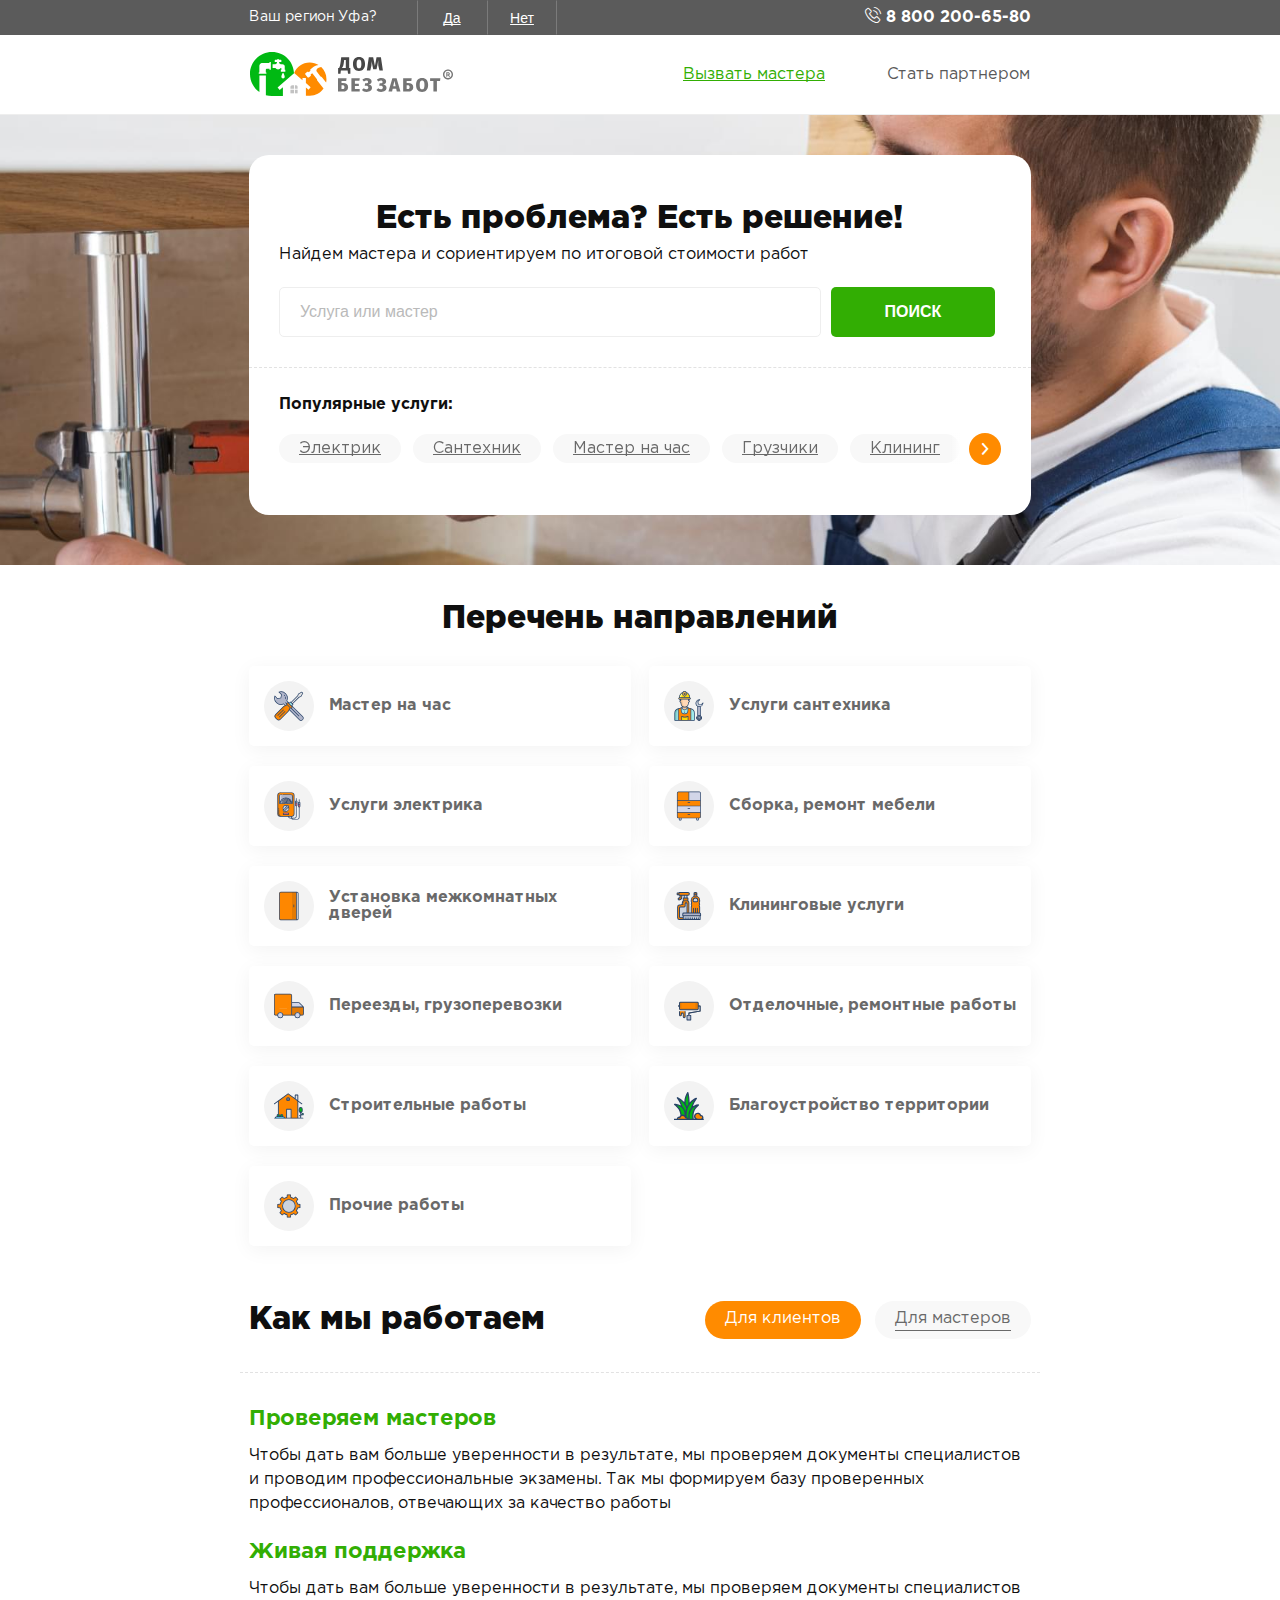
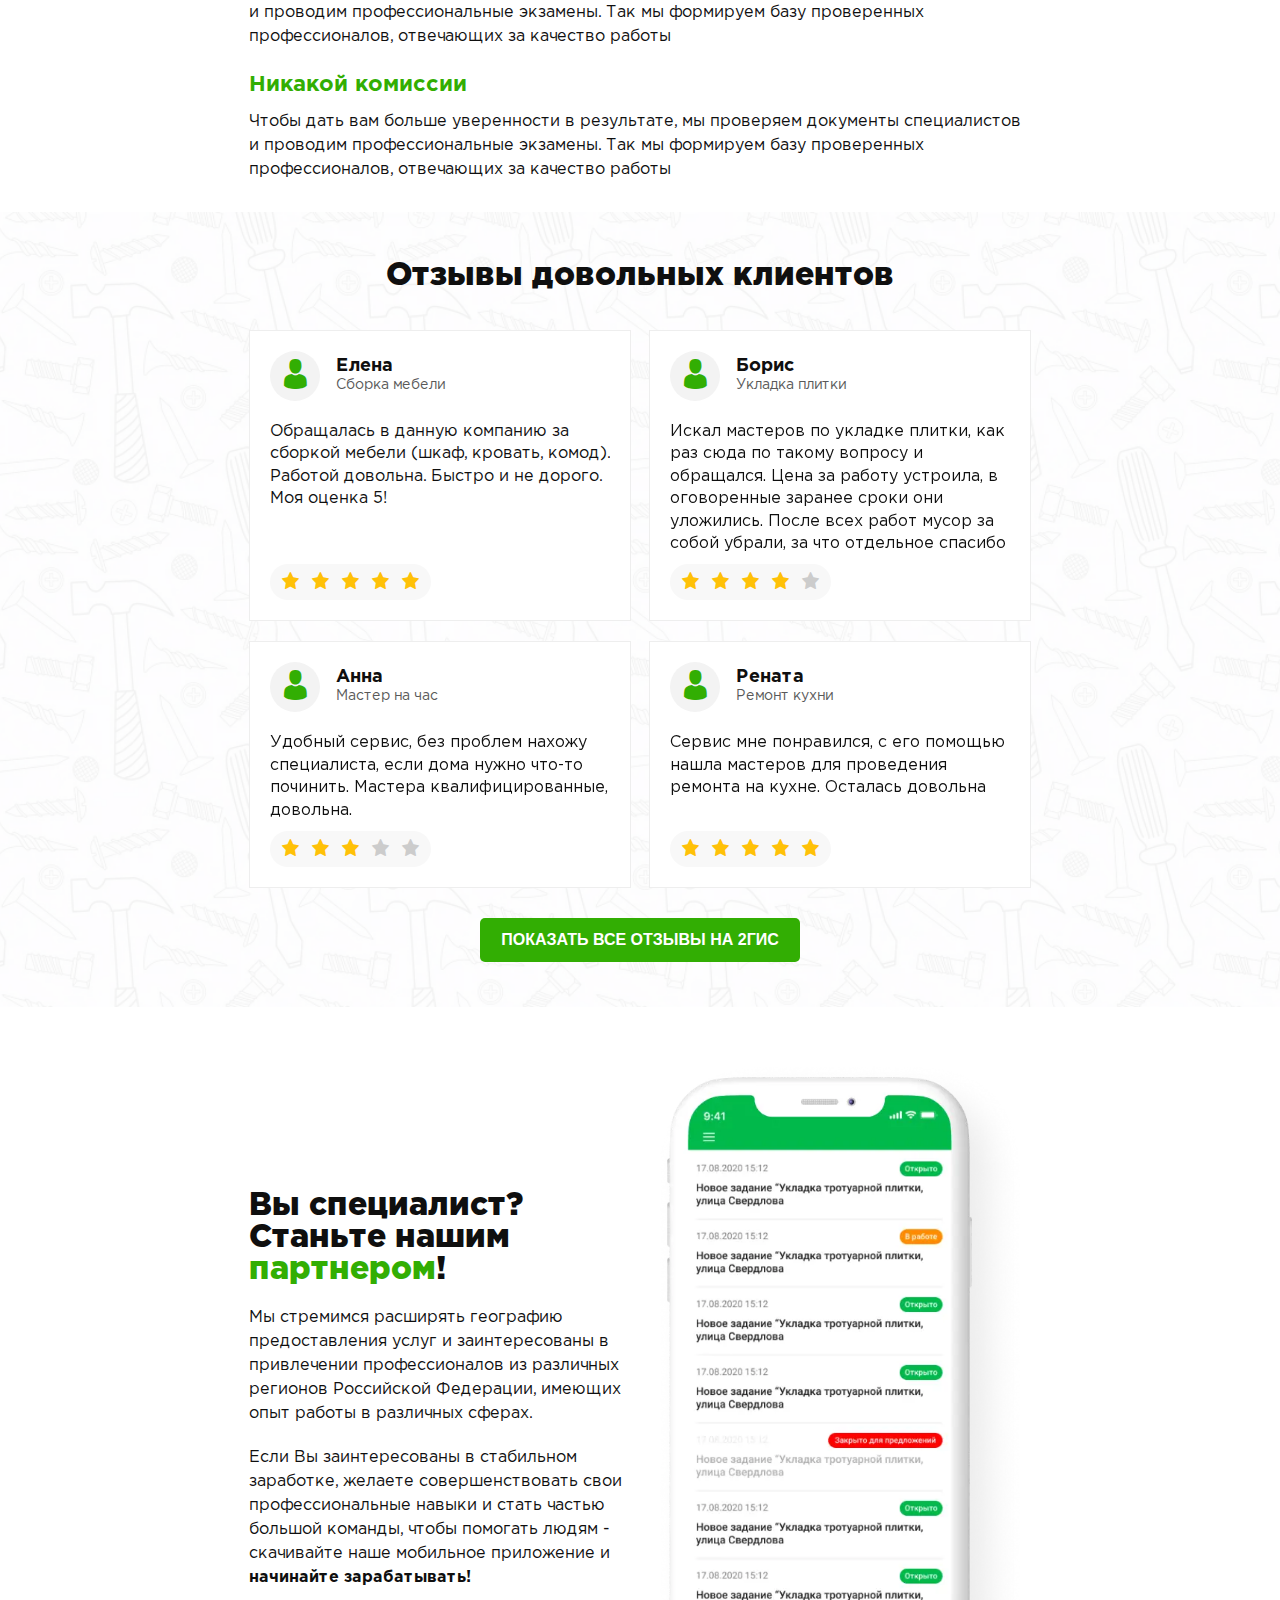
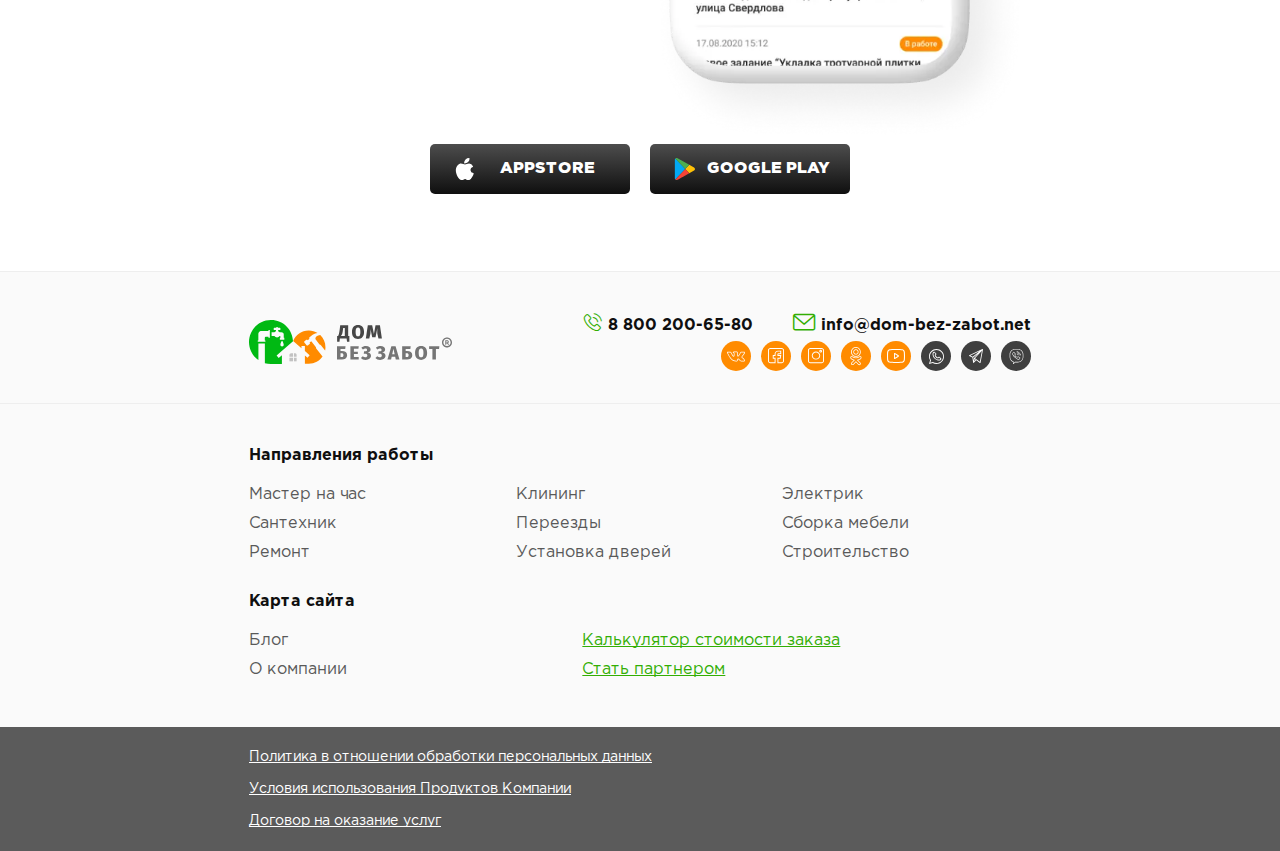
==== commit 0cd5e7a5: "правки 1.2" ====
--- a/index.html
+++ b/index.html
@@ -1 +1 @@
-<!DOCTYPE html><html lang="ru"><head>    <meta charset="UTF-8">    <meta name="viewport" content="width=device-width, initial-scale=1.0">    <title>dbz</title>    <meta name="description" content="dbz">    <link rel="canonical" href="index.html" />    <meta name="robots" content="index,follow">    <meta property="og:title" content="dbz" />    <meta property="og:url" content="index.html" />    <meta property="og:description" content="dbz" />    <link rel="icon" type="image/png" href="img/favicon.png" />    <link rel="shortcut icon" type="image/x-icon" href="img/favicon.ico" />    <meta property="og:type" content="website" />    <link rel="stylesheet" href="css/style.min.css"></head>  <body>  <span class="fond" id="fond"></span>  <div class="top-header">  <div class="container">    <div class="row">      <div class="col grids-6">        <div class="top-header__region">          <div class="top-header__region-title">Ваш регион Уфа?</div>          <div class="top-header__region-btns">            <button class="btn top-header__region-btn">Да</button>            <button class="btn top-header__region-btn">Нет</button>          </div>        </div>      </div>      <div class="col grids-6 ta-right">        <a class="top-header__phone" href="tel:88888888888">          <i class="icon-phone"></i>          <span>8 800 200-65-80</span>        </a>      </div>    </div>  </div></div><header class="header">    <div class="container">      <nav class="navbar">        <a class="logo logo__header navbar__logo" href="/">          <svg class="logo-icon" viewBox="0 0 203 45">            <path d="M47.6172 37.7344H44.9219V41.3281H47.6172V37.7344Z" fill="#C2C2C2"/>            <path d="M44.0234 37.7344H40.4297V41.3281H44.0234V37.7344Z" fill="#C2C2C2"/>            <path fill-rule="evenodd" clip-rule="evenodd" d="M46.2657 33.2422H44.9219V36.8359H47.6172V35.0336C47.6172 34.0525 47.0092 33.2422 46.2657 33.2422Z" fill="#C2C2C2"/>            <path fill-rule="evenodd" clip-rule="evenodd" d="M42.2316 33.2422H44.0234V36.8359H40.4297V35.0336C40.4297 34.0525 41.2404 33.2422 42.2316 33.2422Z" fill="#C2C2C2"/>            <path fill-rule="evenodd" clip-rule="evenodd" d="M27.5882 35.4297L44.0234 21.2217C43.605 9.479 33.9671 0 22.236 0H21.8074C9.81724 0 0 9.90143 0 22.0066C0 29.4728 3.73759 36.1038 9.40868 40.0885V23.5663H15.8674V43.1878C17.7611 43.7313 19.7445 44.0234 21.8078 44.0234H32.9007V35.1578L29.7014 37.9252L27.5882 35.4297ZM20.8321 17.7198H19.4566V16.7941H16.8153H16.6958C16.2074 16.7941 15.809 17.2065 15.809 17.6996V18.0013V20.4468H16.4169V21.8252H8.74238V20.4468H9.35031V17.4181V14.158C9.35031 14.1278 9.35031 14.0976 9.35031 14.0675C9.35031 14.0472 9.35031 14.0171 9.35031 13.9869C9.36016 13.9567 9.36016 13.9365 9.36016 13.9063C9.36016 13.8761 9.36016 13.846 9.37 13.8257C9.37 13.7955 9.37 13.7654 9.37985 13.7451C9.37985 13.715 9.37985 13.6848 9.38969 13.6646C9.38969 13.6344 9.39954 13.6042 9.39954 13.584C9.40938 13.5538 9.40938 13.5236 9.41958 13.5034C9.41958 13.4732 9.42942 13.4431 9.42942 13.4228C9.43927 13.3926 9.44946 13.3724 9.44946 13.3422C9.45966 13.3121 9.46951 13.2918 9.46951 13.2617C9.47935 13.2414 9.48955 13.2113 9.49939 13.1914C9.49939 13.1612 9.50924 13.141 9.51943 13.1108C9.52928 13.0906 9.53948 13.0604 9.54932 13.0405C9.55917 13.0103 9.56936 12.9901 9.57921 12.9599C9.58905 12.9397 9.59925 12.9095 9.60909 12.8896C9.61894 12.8595 9.62914 12.8392 9.63898 12.8194C9.64882 12.7892 9.65902 12.7689 9.66887 12.7487C9.68891 12.6983 9.7188 12.6483 9.73849 12.6078C9.75853 12.5776 9.76837 12.5574 9.77822 12.5375C9.78806 12.5176 9.8081 12.4871 9.81795 12.4672C9.82815 12.447 9.84784 12.4267 9.85803 12.3966C9.87807 12.3763 9.88792 12.3565 9.90796 12.3362C9.91781 12.316 9.93785 12.2961 9.94769 12.2659C9.96773 12.2457 9.97758 12.2255 9.99762 12.2056C10.0275 12.1655 10.0574 12.125 10.0873 12.0849C10.1073 12.0647 10.127 12.0444 10.1372 12.0246C10.1573 12.0043 10.1769 11.9844 10.1871 11.9642C10.2072 11.944 10.2272 11.9241 10.2469 11.9039C10.267 11.8939 10.2768 11.8737 10.2968 11.8535C10.3366 11.8133 10.3767 11.7832 10.4065 11.7427C10.4266 11.7225 10.4463 11.7125 10.4663 11.6923C10.4864 11.6721 10.506 11.6621 10.5261 11.6419C10.5461 11.6217 10.5658 11.6117 10.5859 11.5915C10.6059 11.5712 10.6256 11.5613 10.6456 11.5411C10.6755 11.5311 10.6956 11.5109 10.7153 11.5006C10.7353 11.4804 10.7553 11.4704 10.775 11.4502C10.7951 11.4403 10.825 11.42 10.8446 11.4101C10.8643 11.4002 10.8844 11.3799 10.9044 11.37C10.9343 11.3497 10.9543 11.3398 10.9744 11.3299C10.9944 11.3199 11.0243 11.2997 11.044 11.2894C11.0637 11.2791 11.0939 11.2692 11.1136 11.2493C11.1337 11.2393 11.1537 11.229 11.1836 11.2191C11.2036 11.2092 11.2335 11.1989 11.2532 11.179C11.2733 11.1691 11.3031 11.1588 11.3232 11.1488C11.3531 11.1389 11.3731 11.1286 11.403 11.1187C11.423 11.1087 11.4427 11.0984 11.4726 11.0885C11.4927 11.0885 11.5225 11.0785 11.5426 11.0682C11.5725 11.0583 11.5925 11.048 11.6224 11.0381C11.6424 11.0381 11.6723 11.0281 11.7022 11.0178C11.7223 11.0079 11.7521 11.0079 11.7718 10.9976C11.8017 10.9877 11.8218 10.9877 11.8516 10.9774C11.8815 10.9674 11.9016 10.9674 11.9315 10.9571C11.9614 10.9571 11.9814 10.9472 12.0113 10.9472C12.0313 10.9373 12.0612 10.9373 12.0911 10.927C12.121 10.927 12.141 10.927 12.1709 10.917C12.2008 10.917 12.2208 10.917 12.2507 10.9071C12.2806 10.9071 12.3007 10.9071 12.3305 10.9071C12.3604 10.8971 12.3903 10.8971 12.4104 10.8971C12.4402 10.8971 12.4701 10.8971 12.5 10.8971C12.5201 10.8971 12.5499 10.8971 12.5798 10.8971H15.8093H19.4573V9.97136H20.8328V17.7198H20.8321ZM33.0613 26.5045C32.1443 26.5045 31.4067 25.7498 31.4067 24.834C31.4067 23.9082 32.503 20.7989 33.0613 20.7989C33.6197 20.7989 34.716 23.9082 34.716 24.834C34.7157 25.7498 33.9681 26.5045 33.0613 26.5045ZM25.4367 15.989H22.6063V12.3668H25.4367C25.8056 11.8233 26.3238 11.4108 26.9416 11.1794V9.99195H25.2873C24.9684 9.99195 24.7089 9.73033 24.7089 9.40836V8.42223C24.7089 8.10027 24.968 7.83865 25.2873 7.83865H26.9915C27.1311 7.38605 27.5597 7.04385 28.058 7.04385C28.5562 7.04385 28.975 7.38605 29.1244 7.83865H30.8286C31.1475 7.83865 31.4067 8.10027 31.4067 8.42223V9.40836C31.4067 9.73033 31.1475 9.99195 30.8286 9.99195H29.1641V11.1794C29.7822 11.4108 30.3104 11.8233 30.6792 12.3668H31.3072H32.6725C32.6925 12.3668 32.7126 12.3668 32.7322 12.3668C32.7421 12.3668 32.7621 12.3668 32.7822 12.3668C32.8022 12.3668 32.8121 12.3668 32.8321 12.3767C32.8521 12.3767 32.8718 12.3767 32.882 12.3767C32.9021 12.3767 32.9221 12.3767 32.9418 12.3866C32.9516 12.3866 32.9717 12.3866 32.9917 12.3866C33.0016 12.3966 33.0216 12.3966 33.0417 12.3966C33.0617 12.4065 33.0715 12.4065 33.0916 12.4065C33.1116 12.4165 33.1215 12.4165 33.1415 12.4165C33.1616 12.4264 33.1714 12.4264 33.1914 12.4367C33.2115 12.4367 33.2213 12.4367 33.2414 12.4466C33.2512 12.4466 33.2713 12.4566 33.2913 12.4566C33.3011 12.4665 33.3212 12.4665 33.3412 12.4768C33.3511 12.4768 33.3711 12.4867 33.381 12.497C33.401 12.497 33.4108 12.507 33.4309 12.507C33.4509 12.5169 33.4608 12.5272 33.4808 12.5272C33.4907 12.5371 33.5107 12.5474 33.5205 12.5474C33.5406 12.5574 33.5504 12.5677 33.5705 12.5677C33.6004 12.5879 33.6302 12.5978 33.6601 12.6181C33.67 12.628 33.69 12.6383 33.6999 12.6383C33.7199 12.6483 33.7298 12.6586 33.7396 12.6685C33.7596 12.6784 33.7695 12.6887 33.7895 12.6987C33.7994 12.7086 33.8096 12.7086 33.8296 12.7189C33.8395 12.7288 33.8595 12.7391 33.8693 12.7491C33.8792 12.759 33.8985 12.7693 33.9084 12.7792C33.9383 12.7995 33.9583 12.8197 33.9882 12.8396C33.998 12.8495 34.0082 12.8598 34.0181 12.8797C34.0381 12.8896 34.048 12.8999 34.0582 12.9099C34.0683 12.9198 34.088 12.9301 34.0979 12.94C34.1077 12.95 34.1179 12.9702 34.1278 12.9802C34.1577 13.0004 34.1777 13.0206 34.1977 13.0508C34.2076 13.0607 34.2178 13.071 34.2375 13.0909C34.2473 13.1009 34.2575 13.1111 34.2674 13.1211C34.2772 13.1413 34.2874 13.1513 34.2972 13.1612C34.3071 13.1814 34.3173 13.1914 34.3271 13.2017C34.337 13.2219 34.3472 13.2318 34.357 13.2418C34.3669 13.262 34.3771 13.272 34.3869 13.2819C34.3968 13.3021 34.4069 13.3121 34.4069 13.322C34.4168 13.3422 34.427 13.3522 34.4368 13.3724C34.4467 13.3824 34.4569 13.4026 34.4667 13.4129C34.4667 13.4228 34.4766 13.4431 34.4868 13.453C34.4966 13.4732 34.5068 13.4832 34.5068 13.5034C34.5166 13.5133 34.5268 13.5336 34.5367 13.5435C34.5367 13.5637 34.5465 13.5737 34.5567 13.5939C34.5567 13.6039 34.5666 13.6241 34.5768 13.634C34.5768 13.6543 34.5866 13.6741 34.5968 13.6844C34.5968 13.7047 34.6067 13.7146 34.6169 13.7348C34.6169 13.7448 34.6267 13.765 34.6267 13.7853C34.6365 13.7952 34.6365 13.8154 34.6467 13.8254C34.6467 13.8456 34.6566 13.8655 34.6566 13.8758C34.6664 13.896 34.6664 13.9159 34.6766 13.9262C34.6766 13.9464 34.6766 13.9666 34.6865 13.9766C34.6865 13.9968 34.6963 14.0167 34.6963 14.027C34.6963 14.0472 34.7062 14.0671 34.7062 14.0774C34.7062 14.0976 34.7062 14.1175 34.716 14.1278C34.716 14.148 34.716 14.1683 34.716 14.1782C34.7259 14.1985 34.7259 14.2183 34.7259 14.2386C34.7259 14.2485 34.7259 14.2687 34.7357 14.289C34.7357 14.3092 34.7357 14.3191 34.7357 14.3394C34.7357 14.3596 34.7357 14.3795 34.7357 14.3898C34.7357 14.41 34.7357 14.4299 34.7357 14.4501V16.5229V17.7003H35.3239V19.7631H30.8487V17.7003H31.4366V16.6336V16.563C31.4366 16.2513 31.1774 15.9893 30.8684 15.9893H30.6788C30.1008 16.8345 29.1437 17.378 28.0573 17.378C26.9715 17.378 26.0046 16.8345 25.4367 15.989Z" fill="#00B913"/>            <path fill-rule="evenodd" clip-rule="evenodd" d="M66.9779 27.1654L62.2886 21.1767L60.5592 22.5364L60.749 22.7762C61.0491 23.1462 60.9789 23.6961 60.5991 23.9959L58.7593 25.4357C58.3794 25.7355 57.8296 25.6657 57.5396 25.2957L55.3401 22.4863C55.0399 22.1064 55.1101 21.5566 55.4798 21.2666L57.3294 19.817C57.7093 19.527 58.2595 19.587 58.5491 19.9669L58.7392 20.2071L60.4689 18.8572C60.8089 18.6075 59.8291 18.0675 60.1289 17.7673C62.6685 15.2578 65.1678 13.6081 68.5471 13.0681C66.0178 11.5084 63.0582 10.6086 59.8986 10.6086H59.5684C52.5999 10.6086 46.6111 14.9678 44.1714 21.0867L52.4799 28.2056V26.036H55.8794V31.1151L60.6485 35.2045L58.5286 37.6841L55.8992 35.4345V43.743H59.8986C65.5374 43.743 70.5467 40.8733 73.5462 36.5342L67.4072 28.7054C67.058 28.255 66.918 27.6952 66.9779 27.1654Z" fill="#FF8B00"/>            <path fill-rule="evenodd" clip-rule="evenodd" d="M71.2267 15.1174C68.2371 15.6874 66.2277 16.7071 66.3575 19.0968L70.5171 24.3956C71.0468 24.4654 71.5466 24.7257 71.9064 25.1754L76.1157 30.5445C76.3358 29.4546 76.4557 28.3248 76.4557 27.175C76.4557 22.4359 74.4463 18.1469 71.2267 15.1174Z" fill="#FF8B00"/>            <path d="M99.1825 15.8811V5.34711H91.2184L90.6859 9.59597C90.1647 13.6359 89.806 15.0247 89.1114 15.8815H88.1157V21.7618H90.4886L90.8473 18.5322H97.6424L98.0131 21.7618H100.374V15.8811H99.1825ZM95.8024 15.8811H91.855C93.0356 14.9083 93.6257 13.2652 94.0196 9.21366L94.1586 7.89373H95.8024V15.8811ZM109.008 5C105.164 5 102.965 7.63911 102.965 11.9337C102.965 16.3211 105.164 18.8793 109.008 18.8793C112.839 18.8793 115.061 16.2166 115.061 11.9337C115.061 7.54662 112.839 5 109.008 5ZM109.008 7.5234C110.639 7.5234 111.392 8.73924 111.392 11.9333C111.392 15.1168 110.651 16.3555 109.008 16.3555C107.41 16.3555 106.612 15.1168 106.612 11.9333C106.612 8.73924 107.387 7.5234 109.008 7.5234ZM130.918 5.34711H126.53L124.933 14.0983L123.174 5.34711H118.81L116.837 18.5318H120.287L121.449 13.6235C121.495 11.8176 121.673 11.0638 121.5 8.99161L123.208 17.1658H126.53L128.336 8.22924C128.186 10.058 128.22 11.8528 128.279 13.6235L129.452 18.5318H132.902L130.918 5.34711Z" fill="#474747"/>            <path d="M92.815 30.9772H91.5071V28.9862H96.1955L96.5427 26.3471H88V39.5318H92.9315C95.9297 39.5318 98.1176 38.0962 98.1176 35.1332C98.1168 32.3664 96.1603 30.9772 92.815 30.9772ZM92.5372 37.0312H91.5071V33.3736H92.4563C93.88 33.3736 94.4469 34.0562 94.4469 35.168C94.4472 36.3831 93.7991 37.0312 92.5372 37.0312ZM109.771 26.3471H101.402V39.5318H109.713V37.0545H104.909V34.0562H108.845V31.6373H104.909V28.8357H109.412L109.771 26.3471ZM116.598 39.8793C119.804 39.8793 122.004 38.3163 122.004 35.8158C122.004 33.8829 120.754 32.7947 118.589 32.5749C120.673 32.135 121.622 30.9543 121.622 29.4958C121.622 27.4701 119.839 26 116.957 26C115.117 26 113.554 26.6133 112.327 27.7827L113.925 29.5307C114.816 28.8361 115.649 28.4886 116.46 28.4886C117.606 28.4886 118.034 29.1139 118.034 29.8894C118.034 30.8274 117.397 31.3715 116.217 31.3715H115.129L114.735 33.8256H116.159C117.641 33.8256 118.347 34.5082 118.347 35.6083C118.347 36.7654 117.559 37.3563 116.333 37.3563C115.326 37.3563 114.562 36.9739 113.751 36.2104L111.911 38.016C113.01 39.2191 114.468 39.8793 116.598 39.8793ZM131.096 39.8793C134.314 39.8793 136.514 38.3163 136.514 35.8158C136.514 33.8829 135.264 32.7947 133.099 32.5749C135.182 32.135 136.132 30.9543 136.132 29.4958C136.132 27.4701 134.349 26 131.467 26C129.626 26 128.063 26.6133 126.837 27.7827L128.422 29.5307C129.314 28.8361 130.147 28.4886 130.969 28.4886C132.104 28.4886 132.544 29.1139 132.544 29.8894C132.544 30.8274 131.895 31.3715 130.726 31.3715H129.638L129.245 33.8256H130.668C132.15 33.8256 132.845 34.5082 132.845 35.6083C132.845 36.7654 132.069 37.3563 130.842 37.3563C129.835 37.3563 129.071 36.9739 128.261 36.2104L126.408 38.016C127.519 39.2191 128.978 39.8793 131.096 39.8793ZM146.767 39.5318H150.483L146.582 26.3471H142.368L138.456 39.5318H142.102L142.681 36.8463H146.177L146.767 39.5318ZM143.237 34.3345L144.429 28.8477L145.633 34.3345H143.237ZM157.97 30.9772H156.662V28.9862H161.35L161.698 26.3471H153.155V39.5318H158.086C161.084 39.5318 163.272 38.0962 163.272 35.1332C163.271 32.3664 161.315 30.9772 157.97 30.9772ZM157.692 37.0312H156.662V33.3736H157.611C159.035 33.3736 159.602 34.0562 159.602 35.168C159.602 36.3831 158.965 37.0312 157.692 37.0312ZM172.078 26C168.247 26 166.047 28.6391 166.047 32.9337C166.047 37.3211 168.247 39.8793 172.078 39.8793C175.921 39.8793 178.132 37.2166 178.132 32.9337C178.132 28.5466 175.921 26 172.078 26ZM172.078 28.5234C173.71 28.5234 174.474 29.7392 174.474 32.9333C174.474 36.1168 173.733 37.3555 172.078 37.3555C170.493 37.3555 169.694 36.1168 169.694 32.9333C169.694 29.7392 170.469 28.5234 172.078 28.5234ZM190.388 26.3471H180.098V29.0214H183.397V39.5322H186.916V29.0214H190.029L190.388 26.3471Z" fill="#757575"/>            <path d="M198 17.4916C195.243 17.4916 193 19.7346 193 22.4916C193 25.2486 195.243 27.4916 198 27.4916C200.757 27.4916 203 25.2486 203 22.4916C203 19.7346 200.757 17.4916 198 17.4916ZM198 26.1155C196.002 26.1155 194.376 24.4898 194.376 22.4916C194.376 20.4934 196.002 18.8677 198 18.8677C199.998 18.8677 201.624 20.4934 201.624 22.4916C201.624 24.4898 199.998 26.1155 198 26.1155ZM199.817 21.8413C199.817 20.832 199.109 20.2049 197.968 20.2049H196.279V24.7783H197.247V23.5041H197.968C198.011 23.5041 198.056 23.503 198.102 23.5007L199.034 24.7783H200.234L199.098 23.2215C199.562 22.9319 199.817 22.4428 199.817 21.8413ZM197.968 22.5355H197.247V21.1735H197.968C198.848 21.1735 198.848 21.6761 198.848 21.8413C198.848 22.0129 198.848 22.5355 197.968 22.5355Z" fill="#757575"/>          </svg>        </a>        <ul class="navbar__nav" id="navbar-nav">          <li class="navbar__nav-link">            <a class="navbar__nav-item navbar__nav-item--underline" href="#">Вызвать мастера</a>          </li>          <li class="navbar__nav-link">            <a class="navbar__nav-item" href="#">Стать партнером</a>          </li>            <li class="navbar__nav-phone">            <a class="navbar__nav-phone-item" href="#">              <i class="icon-phone"></i>              8 800 200-65-80</a>          </li>            <li class="navbar__nav-btn">            <a href="#" class="btn btn--dark">              <span class="btn-icon" style="background-image: url('img/icons/icons.svg#appstore');"></span>              Appstore            </a>            <a href="#" class="btn btn--dark">              <span class="btn-icon" style="background-image: url('img/icons/icons.svg#gp');"></span>              google play            </a>          </li>           </ul>        <svg id="hamburger" class="hamburger" viewBox="20 20 60 60" width="40">          <path class="line top" d="m 70,33 h -40 c 0,0 -8.5,-0.149796 -8.5,8.5 0,8.649796 8.5,8.5 8.5,8.5 h 20 v -20"></path>          <path class="line middle" d="m 70,50 h -40"></path>          <path class="line bottom" d="m 30,67 h 40 c 0,0 8.5,0.149796 8.5,-8.5 0,-8.649796 -8.5,-8.5 -8.5,-8.5 h -20 v 20"></path>        </svg>              </nav>    </div></header>  <main class="main">    <section class="inner" style="background-image: url('img/inner-fon.jpg')">        <div class="container">          <div class="inner__content">            <div class="inner__content-top">              <h1 class="title title-min-d-center title-m-center">Есть проблема? Есть решение!</h1>              <p class="inner__content-subtitle">Найдем мастера и сориентируем по итоговой стоимости работ</p>              <form class="inner__content-search" action="/" method="post">                                <input class="inner__content-search-input" type="search" placeholder="Услуга или мастер">                                <button type="button" class="btn btn-ripple btn--green inner__content-search-btn">                    <svg viewBox="0 0 19 19">                      <path d="M8.3672 0C3.75365 0 0 3.75365 0 8.3672C0 12.981 3.75365 16.7344 8.3672 16.7344C12.981 16.7344 16.7344 12.981 16.7344 8.3672C16.7344 3.75365 12.981 0 8.3672 0ZM8.3672 15.1897C4.60531 15.1897 1.54471 12.1291 1.54471 8.36724C1.54471 4.60535 4.60531 1.54471 8.3672 1.54471C12.1291 1.54471 15.1897 4.60531 15.1897 8.3672C15.1897 12.1291 12.1291 15.1897 8.3672 15.1897Z" fill="white"/>                      <path d="M18.774 17.6816L14.3458 13.2534C14.044 12.9517 13.5554 12.9517 13.2536 13.2534C12.9519 13.5549 12.9519 14.0441 13.2536 14.3455L17.6819 18.7737C17.8327 18.9246 18.0302 19 18.2279 19C18.4254 19 18.6231 18.9246 18.774 18.7737C19.0757 18.4723 19.0757 17.9831 18.774 17.6816Z" fill="white"/>                    </svg>                    Поиск                </button>              </form>            </div>            <div class="inner__content-bottom">              <div class="inner__content-heading">Популярные услуги:</div>              <div class="swiper-container inner__content-services">                <ul class="swiper-wrapper">                  <li class="swiper-slide">                    <a href="#" class="inner__content-services-item">Электрик</a>                  </li>                  <li class="swiper-slide">                    <a href="#" class="inner__content-services-item">Сантехник</a>                  </li>                  <li class="swiper-slide">                    <a href="#" class="inner__content-services-item">Мастер на час</a>                  </li>                  <li class="swiper-slide">                    <a href="#" class="inner__content-services-item">Грузчики</a>                  </li>                  <li class="swiper-slide">                    <a href="#" class="inner__content-services-item">Клининг</a>                  </li>                  <li class="swiper-slide">                    <a href="#" class="inner__content-services-item">Установка дверей</a>                  </li>                  <li class="swiper-slide">                    <a href="#" class="inner__content-services-item">Электрик1</a>                  </li>                  <li class="swiper-slide">                    <a href="#" class="inner__content-services-item">Сантехник2</a>                  </li>                  <li class="swiper-slide">                    <a href="#" class="inner__content-services-item">Мастер на час3</a>                  </li>                  <li class="swiper-slide">                    <a href="#" class="inner__content-services-item">Грузчики4</a>                  </li>                  <li class="swiper-slide">                    <a href="#" class="inner__content-services-item">Клининг5</a>                  </li>                  <li class="swiper-slide">                    <a href="#" class="inner__content-services-item">Установка дверей6</a>                  </li>                </ul>                <div class="inner__content-services-btn inner__content-services-btn-prev icon-arrow-left"></div>                <div class="inner__content-services-btn inner__content-services-btn-next icon-arrow-right"></div>              </div>            </div>          </div>        </div>    </section>    <section class="direction">        <div class="container">          <h2 class="title title-min-d-center title-mb title-m-center">Перечень направлений</h2>          <div class="row">            <div class="col grids-3 grids-d-6 grids-m-12">              <div class="direction__col">                <div class="direction__col-icon">                  <span class="direction__col-circle">                    <span class="direction__col-circle-bi" style="background-image: url('img/icons/icons.svg#master-na-chas')"></span>                  </span>                </div>                <div class="direction__col-title">Мастер на час</div>              </div>            </div>            <div class="col grids-3 grids-d-6 grids-m-12">              <div class="direction__col">                <div class="direction__col-icon">                  <span class="direction__col-circle">                    <span class="direction__col-circle-bi" style="background-image: url('img/icons/icons.svg#uslugi-santexnika')"></span>                  </span>                </div>                <div class="direction__col-title">Услуги сантехника</div>              </div>            </div>            <div class="col grids-3 grids-d-6 grids-m-12">              <div class="direction__col">                <div class="direction__col-icon">                  <span class="direction__col-circle">                    <span class="direction__col-circle-bi" style="background-image: url('img/icons/icons.svg#uslugi-elektrika')"></span>                  </span>                </div>                <div class="direction__col-title">Услуги электрика</div>              </div>            </div>            <div class="col grids-3 grids-d-6 grids-m-12">              <div class="direction__col">                <div class="direction__col-icon">                  <span class="direction__col-circle">                    <span class="direction__col-circle-bi" style="background-image: url('img/icons/icons.svg#sborka-remont-mebeli')"></span>                  </span>                </div>                <div class="direction__col-title">Сборка, ремонт мебели</div>              </div>            </div>            <div class="col grids-3 grids-d-6 grids-m-12">              <div class="direction__col">                <div class="direction__col-icon">                  <span class="direction__col-circle">                    <span class="direction__col-circle-bi" style="background-image: url('img/icons/icons.svg#ustanovka-mezhkomnatnyx-dverej')"></span>                  </span>                </div>                <div class="direction__col-title">Установка межкомнатных дверей</div>              </div>            </div>            <div class="col grids-3 grids-d-6 grids-m-12">              <div class="direction__col">                <div class="direction__col-icon">                  <span class="direction__col-circle">                    <span class="direction__col-circle-bi" style="background-image: url('img/icons/icons.svg#kliningovye-uslugi')"></span>                  </span>                </div>                <div class="direction__col-title">Клининговые услуги</div>              </div>            </div>            <div class="col grids-3 grids-d-6 grids-m-12">              <div class="direction__col">                <div class="direction__col-icon">                  <span class="direction__col-circle">                    <span class="direction__col-circle-bi" style="background-image: url('img/icons/icons.svg#pereezdy-gruzoperevozki')"></span>                  </span>                </div>                <div class="direction__col-title">Переезды, грузоперевозки</div>              </div>            </div>            <div class="col grids-3 grids-d-6 grids-m-12">              <div class="direction__col">                <div class="direction__col-icon">                  <span class="direction__col-circle">                    <span class="direction__col-circle-bi" style="background-image: url('img/icons/icons.svg#otdelochnye-remontnye-raboty')"></span>                  </span>                </div>                <div class="direction__col-title">Отделочные, ремонтные работы</div>              </div>            </div>            <div class="col grids-3 grids-d-6 grids-m-12">              <div class="direction__col">                <div class="direction__col-icon">                  <span class="direction__col-circle">                    <span class="direction__col-circle-bi" style="background-image: url('img/icons/icons.svg#stroitelnye-raboty')"></span>                  </span>                </div>                <div class="direction__col-title">Строительные работы</div>              </div>            </div>            <div class="col grids-3 grids-d-6 grids-m-12">              <div class="direction__col">                <div class="direction__col-icon">                  <span class="direction__col-circle">                    <span class="direction__col-circle-bi" style="background-image: url('img/icons/icons.svg#blagoustrojstvo-territorii')"></span>                  </span>                </div>                <div class="direction__col-title">Благоустройство территории</div>              </div>            </div>            <div class="col grids-3 grids-d-6 grids-m-12">              <div class="direction__col">                <div class="direction__col-icon">                  <span class="direction__col-circle">                    <span class="direction__col-circle-bi" style="background-image: url('img/icons/icons.svg#prochie-raboty')"></span>                  </span>                </div>                <div class="direction__col-title">Прочие работы</div>              </div>            </div>          </div>        </div>     </section>    <section class="work-items">        <div class="container">          <div class="work-items__content-top row ai-center">            <div class="col grids-6 grids-m-12 pd-b-1">              <h2 class="title">Как мы работаем</h2>            </div>            <div class="col grids-6 grids-m-12">                <ul class="tabs-list tabs-list--right tabs-list-m--start">                    <a data-tab="1" class="tabs-list-link active" role="tab">                      Для клиентов                      <span class="tabs-list-link-line"></span>                    </a>                    <a data-tab="2" class="tabs-list-link" role="tab">                      Для мастеров                      <span class="tabs-list-link-line"></span>                    </a>                </ul>            </div>          </div>          <div class="work-items__content-bottom">            <div class="tabs-content">              <div class="tabs-content-pane active" data-tab-content="1" role="tabpanel">                <div class="row">                  <div class="col grids-4 grids-d-12 pd-b-d-2">                    <h3 class="green-text work-items__title">Проверяем мастеров</h3>                    <span class="work-items__text">Чтобы дать вам больше уверенности в результате, мы проверяем документы специалистов и проводим профессиональные экзамены. Так мы формируем базу проверенных профессионалов, отвечающих за качество работы</span>                  </div>                  <div class="col grids-4 grids-d-12 pd-b-d-2">                    <h3 class="green-text work-items__title">Живая поддержка</h3>                    <span class="work-items__text">Чтобы дать вам больше уверенности в результате, мы проверяем документы специалистов и проводим профессиональные экзамены. Так мы формируем базу проверенных профессионалов, отвечающих за качество работы</span>                  </div>                  <div class="col grids-4 grids-d-12 pd-b-d-2">                    <h3 class="green-text work-items__title">Никакой комиссии</h3>                    <span class="work-items__text">Чтобы дать вам больше уверенности в результате, мы проверяем документы специалистов и проводим профессиональные экзамены. Так мы формируем базу проверенных профессионалов, отвечающих за качество работы</span>                  </div>                </div>              </div>              <div class="tabs-content-pane" data-tab-content="2" role="tabpanel">                <div class="row">                  <div class="col grids-4 grids-d-12 pd-b-d-2">                    <h3 class="green-text work-items__title">Живая поддержка</h3>                    <span class="work-items__text">Чтобы дать вам больше уверенности в результате, мы проверяем документы специалистов и проводим профессиональные экзамены. Так мы формируем базу проверенных профессионалов, отвечающих за качество работы</span>                  </div>                  <div class="col grids-4 grids-d-12 pd-b-d-2">                    <h3 class="green-text work-items__title">Проверяем мастеров</h3>                    <span class="work-items__text">Чтобы дать вам больше уверенности в результате, мы проверяем документы специалистов и проводим профессиональные экзамены. Так мы формируем базу проверенных профессионалов, отвечающих за качество работы</span>                  </div>                  <div class="col grids-4 grids-d-12 pd-b-d-2">                    <h3 class="green-text work-items__title">Никакой комиссии</h3>                    <span class="work-items__text">Чтобы дать вам больше уверенности в результате, мы проверяем документы специалистов и проводим профессиональные экзамены. Так мы формируем базу проверенных профессионалов, отвечающих за качество работы</span>                  </div>                </div>              </div>            </div>          </div>        </div>    </section>    <section class="reviews">      <div class="container">        <div class="row">          <div class="col grids-6 grids-d-12 reviews__order">            <h2 class="title ta-d-center">Отзывы довольных клиентов</h2>          </div>          <div class="grids-12">            <div class="swiper-container reviews__swiper">              <div class="swiper-wrapper">                <div class="col grids-6 grids-m-12 flex h-auto swiper-slide">                  <div class="reviews-card">                    <div class="row">                            <div class="col grids-6 grids-d-12 pd-b-2 reviews__order">                        <div class="reviews-card__user">                          <div class="reviews-card__user-circle">                            <i class="icon-man"></i>                          </div>                          <div>                            <h3 class="reviews-card__user-title">Елена</h3>                            <div class="reviews-card__user-subtitle">Сборка мебели</div>                          </div>                        </div>                                      </div>                              <div class="col grids-12">                        <p class="reviews-card__text">                          Обращалась в данную компанию за сборкой мебели (шкаф, кровать, комод). Работой довольна. Быстро и не дорого. Моя оценка 5!                        </p>                      </div>                              <div class="col grids-6 pd-b-2 pd-b-d-0 reviews__order reviews__stars">                        <ul class="reviews-card__stars">                          <li class="reviews-card__stars-star reviews-card__stars-star--amber">                            <i class="icon-star"></i>                          </li>                          <li class="reviews-card__stars-star reviews-card__stars-star--amber">                            <i class="icon-star"></i>                          </li>                          <li class="reviews-card__stars-star reviews-card__stars-star--amber">                            <i class="icon-star"></i>                          </li>                          <li class="reviews-card__stars-star reviews-card__stars-star--amber">                            <i class="icon-star"></i>                          </li>                          <li class="reviews-card__stars-star reviews-card__stars-star--amber">                            <i class="icon-star"></i>                          </li>                        </ul>                                      </div>                           </div>                   </div>                </div>                                <div class="col grids-6 grids-m-12 flex h-auto swiper-slide">                  <div class="reviews-card">                    <div class="row">                            <div class="col grids-6 grids-d-12 pd-b-2 reviews__order">                        <div class="reviews-card__user">                          <div class="reviews-card__user-circle">                            <i class="icon-man"></i>                          </div>                          <div>                            <h3 class="reviews-card__user-title">Борис</h3>                            <div class="reviews-card__user-subtitle">Укладка плитки</div>                          </div>                        </div>                                      </div>                              <div class="col grids-12">                        <p class="reviews-card__text">                          Искал мастеров по укладке плитки, как раз сюда по такому вопросу и обращался. Цена за работу устроила, в оговоренные заранее сроки они уложились. После всех работ мусор за собой убрали, за что отдельное спасибо                         </p>                      </div>                              <div class="col grids-6 pd-b-2 pd-b-d-0 reviews__order reviews__stars">                        <ul class="reviews-card__stars">                          <li class="reviews-card__stars-star reviews-card__stars-star--amber">                            <i class="icon-star"></i>                          </li>                          <li class="reviews-card__stars-star reviews-card__stars-star--amber">                            <i class="icon-star"></i>                          </li>                          <li class="reviews-card__stars-star reviews-card__stars-star--amber">                            <i class="icon-star"></i>                          </li>                          <li class="reviews-card__stars-star reviews-card__stars-star--amber">                            <i class="icon-star"></i>                          </li>                          <li class="reviews-card__stars-star">                            <i class="icon-star"></i>                          </li>                        </ul>                                      </div>                           </div>                   </div>                </div>                      <div class="col grids-6 grids-m-12 flex h-auto swiper-slide">                  <div class="reviews-card">                    <div class="row">                            <div class="col grids-6 grids-d-12 pd-b-2 reviews__order">                        <div class="reviews-card__user">                          <div class="reviews-card__user-circle">                            <i class="icon-man"></i>                          </div>                          <div>                            <h3 class="reviews-card__user-title">Анна</h3>                            <div class="reviews-card__user-subtitle">Мастер на час</div>                          </div>                        </div>                                      </div>                              <div class="col grids-12">                        <p class="reviews-card__text">                          Удобный сервис, без проблем нахожу специалиста, если дома нужно что-то починить. Мастера квалифицированные, довольна.                        </p>                      </div>                              <div class="col grids-6 pd-b-2 pd-b-d-0 reviews__order reviews__stars">                        <ul class="reviews-card__stars">                          <li class="reviews-card__stars-star reviews-card__stars-star--amber">                            <i class="icon-star"></i>                          </li>                          <li class="reviews-card__stars-star reviews-card__stars-star--amber">                            <i class="icon-star"></i>                          </li>                          <li class="reviews-card__stars-star reviews-card__stars-star--amber">                            <i class="icon-star"></i>                          </li>                          <li class="reviews-card__stars-star">                            <i class="icon-star"></i>                          </li>                          <li class="reviews-card__stars-star">                            <i class="icon-star"></i>                          </li>                        </ul>                                      </div>                           </div>                   </div>                </div>                      <div class="col grids-6 grids-m-12 flex h-auto swiper-slide">                  <div class="reviews-card">                    <div class="row">                            <div class="col grids-6 grids-d-12 pd-b-2 reviews__order">                        <div class="reviews-card__user">                          <div class="reviews-card__user-circle">                            <i class="icon-man"></i>                          </div>                          <div>                            <h3 class="reviews-card__user-title">Рената</h3>                            <div class="reviews-card__user-subtitle">Ремонт кухни</div>                          </div>                        </div>                                      </div>                              <div class="col grids-12">                        <p class="reviews-card__text">                          Сервис мне понравился, с его помощью нашла мастеров для проведения ремонта на кухне. Осталась довольна                        </p>                      </div>                              <div class="col grids-6 pd-b-2 pd-b-d-0 reviews__order reviews__stars">                        <ul class="reviews-card__stars">                          <li class="reviews-card__stars-star reviews-card__stars-star--amber">                            <i class="icon-star"></i>                          </li>                          <li class="reviews-card__stars-star reviews-card__stars-star--amber">                            <i class="icon-star"></i>                          </li>                          <li class="reviews-card__stars-star reviews-card__stars-star--amber">                            <i class="icon-star"></i>                          </li>                          <li class="reviews-card__stars-star reviews-card__stars-star--amber">                            <i class="icon-star"></i>                          </li>                          <li class="reviews-card__stars-star reviews-card__stars-star--amber">                            <i class="icon-star"></i>                          </li>                        </ul>                                      </div>                           </div>                   </div>                </div>              </div>              <div class="reviews__swiper-btns">                <button class="reviews__swiper-btn reviews__swiper-prev icon-arrow-left"></button>                <button class="reviews__swiper-btn reviews__swiper-next icon-arrow-right"></button>                        </div>            </div>          </div>          <div class="col grids-6 grids-d-12 reviews__order reviews__btn">            <button type="button" class="btn btn--green btn--min btn-ripple">Показать все отзывы на 2гис</button>          </div>        </div>          </div>    </section>    <section class="cooperation">      <div class="container">        <div class="row">          <div class="col grids-8 grids-d-6 grids-m-12">            <div class="cooperation__content ta-m-center">              <h2 class="title cooperation__title">                Вы специалист?<br>                Станьте нашим <span class="green-text">партнером</span>!              </h2>              <p>Мы стремимся расширять географию предоставления услуг и заинтересованы в привлечении профессионалов из различных регионов Российской Федерации, имеющих опыт работы в различных сферах.</p>              <p>Если Вы заинтересованы в стабильном заработке, желаете совершенствовать свои профессиональные навыки и стать частью большой команды, чтобы помогать людям - скачивайте наше мобильное приложение и               <strong>начинайте зарабатывать!</strong>                </p>              <div class="cooperation__btns">                 <a href="#" class="btn btn--dark">                  <span class="btn-icon" style="background-image: url('img/icons/icons.svg#appstore');"></span>                  Appstore                </a>                <a href="#" class="btn btn--dark">                  <span class="btn-icon" style="background-image: url('img/icons/icons.svg#gp');"></span>                  google play                </a>              </div>            </div>          </div>          <div class="col grids-4 grids-d-6 grids-m-12 cooperation__image">            <picture><source srcset="img/phone.webp" type="image/webp"><img src="img/phone.png" alt="phone"></picture>          </div>          <div class="col grids-12">            <div class="cooperation__btns ta-center">              <a href="#" class="btn btn--dark">                <span class="btn-icon" style="background-image: url('img/icons/icons.svg#appstore');"></span>                Appstore              </a>              <a href="#" class="btn btn--dark">                <span class="btn-icon" style="background-image: url('img/icons/icons.svg#gp');"></span>                google play              </a>            </div>                  </div>        </div>      </div>    </section>   </main>  <footer class="footer">  <div class="footer__border-b">    <div class="container">      <div class="footer__top">        <a class="logo footer__logo" href="#">          <svg class="logo-icon" viewBox="0 0 203 45">            <path d="M47.6172 37.7344H44.9219V41.3281H47.6172V37.7344Z" fill="#C2C2C2"/>            <path d="M44.0234 37.7344H40.4297V41.3281H44.0234V37.7344Z" fill="#C2C2C2"/>            <path fill-rule="evenodd" clip-rule="evenodd" d="M46.2657 33.2422H44.9219V36.8359H47.6172V35.0336C47.6172 34.0525 47.0092 33.2422 46.2657 33.2422Z" fill="#C2C2C2"/>            <path fill-rule="evenodd" clip-rule="evenodd" d="M42.2316 33.2422H44.0234V36.8359H40.4297V35.0336C40.4297 34.0525 41.2404 33.2422 42.2316 33.2422Z" fill="#C2C2C2"/>            <path fill-rule="evenodd" clip-rule="evenodd" d="M27.5882 35.4297L44.0234 21.2217C43.605 9.479 33.9671 0 22.236 0H21.8074C9.81724 0 0 9.90143 0 22.0066C0 29.4728 3.73759 36.1038 9.40868 40.0885V23.5663H15.8674V43.1878C17.7611 43.7313 19.7445 44.0234 21.8078 44.0234H32.9007V35.1578L29.7014 37.9252L27.5882 35.4297ZM20.8321 17.7198H19.4566V16.7941H16.8153H16.6958C16.2074 16.7941 15.809 17.2065 15.809 17.6996V18.0013V20.4468H16.4169V21.8252H8.74238V20.4468H9.35031V17.4181V14.158C9.35031 14.1278 9.35031 14.0976 9.35031 14.0675C9.35031 14.0472 9.35031 14.0171 9.35031 13.9869C9.36016 13.9567 9.36016 13.9365 9.36016 13.9063C9.36016 13.8761 9.36016 13.846 9.37 13.8257C9.37 13.7955 9.37 13.7654 9.37985 13.7451C9.37985 13.715 9.37985 13.6848 9.38969 13.6646C9.38969 13.6344 9.39954 13.6042 9.39954 13.584C9.40938 13.5538 9.40938 13.5236 9.41958 13.5034C9.41958 13.4732 9.42942 13.4431 9.42942 13.4228C9.43927 13.3926 9.44946 13.3724 9.44946 13.3422C9.45966 13.3121 9.46951 13.2918 9.46951 13.2617C9.47935 13.2414 9.48955 13.2113 9.49939 13.1914C9.49939 13.1612 9.50924 13.141 9.51943 13.1108C9.52928 13.0906 9.53948 13.0604 9.54932 13.0405C9.55917 13.0103 9.56936 12.9901 9.57921 12.9599C9.58905 12.9397 9.59925 12.9095 9.60909 12.8896C9.61894 12.8595 9.62914 12.8392 9.63898 12.8194C9.64882 12.7892 9.65902 12.7689 9.66887 12.7487C9.68891 12.6983 9.7188 12.6483 9.73849 12.6078C9.75853 12.5776 9.76837 12.5574 9.77822 12.5375C9.78806 12.5176 9.8081 12.4871 9.81795 12.4672C9.82815 12.447 9.84784 12.4267 9.85803 12.3966C9.87807 12.3763 9.88792 12.3565 9.90796 12.3362C9.91781 12.316 9.93785 12.2961 9.94769 12.2659C9.96773 12.2457 9.97758 12.2255 9.99762 12.2056C10.0275 12.1655 10.0574 12.125 10.0873 12.0849C10.1073 12.0647 10.127 12.0444 10.1372 12.0246C10.1573 12.0043 10.1769 11.9844 10.1871 11.9642C10.2072 11.944 10.2272 11.9241 10.2469 11.9039C10.267 11.8939 10.2768 11.8737 10.2968 11.8535C10.3366 11.8133 10.3767 11.7832 10.4065 11.7427C10.4266 11.7225 10.4463 11.7125 10.4663 11.6923C10.4864 11.6721 10.506 11.6621 10.5261 11.6419C10.5461 11.6217 10.5658 11.6117 10.5859 11.5915C10.6059 11.5712 10.6256 11.5613 10.6456 11.5411C10.6755 11.5311 10.6956 11.5109 10.7153 11.5006C10.7353 11.4804 10.7553 11.4704 10.775 11.4502C10.7951 11.4403 10.825 11.42 10.8446 11.4101C10.8643 11.4002 10.8844 11.3799 10.9044 11.37C10.9343 11.3497 10.9543 11.3398 10.9744 11.3299C10.9944 11.3199 11.0243 11.2997 11.044 11.2894C11.0637 11.2791 11.0939 11.2692 11.1136 11.2493C11.1337 11.2393 11.1537 11.229 11.1836 11.2191C11.2036 11.2092 11.2335 11.1989 11.2532 11.179C11.2733 11.1691 11.3031 11.1588 11.3232 11.1488C11.3531 11.1389 11.3731 11.1286 11.403 11.1187C11.423 11.1087 11.4427 11.0984 11.4726 11.0885C11.4927 11.0885 11.5225 11.0785 11.5426 11.0682C11.5725 11.0583 11.5925 11.048 11.6224 11.0381C11.6424 11.0381 11.6723 11.0281 11.7022 11.0178C11.7223 11.0079 11.7521 11.0079 11.7718 10.9976C11.8017 10.9877 11.8218 10.9877 11.8516 10.9774C11.8815 10.9674 11.9016 10.9674 11.9315 10.9571C11.9614 10.9571 11.9814 10.9472 12.0113 10.9472C12.0313 10.9373 12.0612 10.9373 12.0911 10.927C12.121 10.927 12.141 10.927 12.1709 10.917C12.2008 10.917 12.2208 10.917 12.2507 10.9071C12.2806 10.9071 12.3007 10.9071 12.3305 10.9071C12.3604 10.8971 12.3903 10.8971 12.4104 10.8971C12.4402 10.8971 12.4701 10.8971 12.5 10.8971C12.5201 10.8971 12.5499 10.8971 12.5798 10.8971H15.8093H19.4573V9.97136H20.8328V17.7198H20.8321ZM33.0613 26.5045C32.1443 26.5045 31.4067 25.7498 31.4067 24.834C31.4067 23.9082 32.503 20.7989 33.0613 20.7989C33.6197 20.7989 34.716 23.9082 34.716 24.834C34.7157 25.7498 33.9681 26.5045 33.0613 26.5045ZM25.4367 15.989H22.6063V12.3668H25.4367C25.8056 11.8233 26.3238 11.4108 26.9416 11.1794V9.99195H25.2873C24.9684 9.99195 24.7089 9.73033 24.7089 9.40836V8.42223C24.7089 8.10027 24.968 7.83865 25.2873 7.83865H26.9915C27.1311 7.38605 27.5597 7.04385 28.058 7.04385C28.5562 7.04385 28.975 7.38605 29.1244 7.83865H30.8286C31.1475 7.83865 31.4067 8.10027 31.4067 8.42223V9.40836C31.4067 9.73033 31.1475 9.99195 30.8286 9.99195H29.1641V11.1794C29.7822 11.4108 30.3104 11.8233 30.6792 12.3668H31.3072H32.6725C32.6925 12.3668 32.7126 12.3668 32.7322 12.3668C32.7421 12.3668 32.7621 12.3668 32.7822 12.3668C32.8022 12.3668 32.8121 12.3668 32.8321 12.3767C32.8521 12.3767 32.8718 12.3767 32.882 12.3767C32.9021 12.3767 32.9221 12.3767 32.9418 12.3866C32.9516 12.3866 32.9717 12.3866 32.9917 12.3866C33.0016 12.3966 33.0216 12.3966 33.0417 12.3966C33.0617 12.4065 33.0715 12.4065 33.0916 12.4065C33.1116 12.4165 33.1215 12.4165 33.1415 12.4165C33.1616 12.4264 33.1714 12.4264 33.1914 12.4367C33.2115 12.4367 33.2213 12.4367 33.2414 12.4466C33.2512 12.4466 33.2713 12.4566 33.2913 12.4566C33.3011 12.4665 33.3212 12.4665 33.3412 12.4768C33.3511 12.4768 33.3711 12.4867 33.381 12.497C33.401 12.497 33.4108 12.507 33.4309 12.507C33.4509 12.5169 33.4608 12.5272 33.4808 12.5272C33.4907 12.5371 33.5107 12.5474 33.5205 12.5474C33.5406 12.5574 33.5504 12.5677 33.5705 12.5677C33.6004 12.5879 33.6302 12.5978 33.6601 12.6181C33.67 12.628 33.69 12.6383 33.6999 12.6383C33.7199 12.6483 33.7298 12.6586 33.7396 12.6685C33.7596 12.6784 33.7695 12.6887 33.7895 12.6987C33.7994 12.7086 33.8096 12.7086 33.8296 12.7189C33.8395 12.7288 33.8595 12.7391 33.8693 12.7491C33.8792 12.759 33.8985 12.7693 33.9084 12.7792C33.9383 12.7995 33.9583 12.8197 33.9882 12.8396C33.998 12.8495 34.0082 12.8598 34.0181 12.8797C34.0381 12.8896 34.048 12.8999 34.0582 12.9099C34.0683 12.9198 34.088 12.9301 34.0979 12.94C34.1077 12.95 34.1179 12.9702 34.1278 12.9802C34.1577 13.0004 34.1777 13.0206 34.1977 13.0508C34.2076 13.0607 34.2178 13.071 34.2375 13.0909C34.2473 13.1009 34.2575 13.1111 34.2674 13.1211C34.2772 13.1413 34.2874 13.1513 34.2972 13.1612C34.3071 13.1814 34.3173 13.1914 34.3271 13.2017C34.337 13.2219 34.3472 13.2318 34.357 13.2418C34.3669 13.262 34.3771 13.272 34.3869 13.2819C34.3968 13.3021 34.4069 13.3121 34.4069 13.322C34.4168 13.3422 34.427 13.3522 34.4368 13.3724C34.4467 13.3824 34.4569 13.4026 34.4667 13.4129C34.4667 13.4228 34.4766 13.4431 34.4868 13.453C34.4966 13.4732 34.5068 13.4832 34.5068 13.5034C34.5166 13.5133 34.5268 13.5336 34.5367 13.5435C34.5367 13.5637 34.5465 13.5737 34.5567 13.5939C34.5567 13.6039 34.5666 13.6241 34.5768 13.634C34.5768 13.6543 34.5866 13.6741 34.5968 13.6844C34.5968 13.7047 34.6067 13.7146 34.6169 13.7348C34.6169 13.7448 34.6267 13.765 34.6267 13.7853C34.6365 13.7952 34.6365 13.8154 34.6467 13.8254C34.6467 13.8456 34.6566 13.8655 34.6566 13.8758C34.6664 13.896 34.6664 13.9159 34.6766 13.9262C34.6766 13.9464 34.6766 13.9666 34.6865 13.9766C34.6865 13.9968 34.6963 14.0167 34.6963 14.027C34.6963 14.0472 34.7062 14.0671 34.7062 14.0774C34.7062 14.0976 34.7062 14.1175 34.716 14.1278C34.716 14.148 34.716 14.1683 34.716 14.1782C34.7259 14.1985 34.7259 14.2183 34.7259 14.2386C34.7259 14.2485 34.7259 14.2687 34.7357 14.289C34.7357 14.3092 34.7357 14.3191 34.7357 14.3394C34.7357 14.3596 34.7357 14.3795 34.7357 14.3898C34.7357 14.41 34.7357 14.4299 34.7357 14.4501V16.5229V17.7003H35.3239V19.7631H30.8487V17.7003H31.4366V16.6336V16.563C31.4366 16.2513 31.1774 15.9893 30.8684 15.9893H30.6788C30.1008 16.8345 29.1437 17.378 28.0573 17.378C26.9715 17.378 26.0046 16.8345 25.4367 15.989Z" fill="#00B913"/>            <path fill-rule="evenodd" clip-rule="evenodd" d="M66.9779 27.1654L62.2886 21.1767L60.5592 22.5364L60.749 22.7762C61.0491 23.1462 60.9789 23.6961 60.5991 23.9959L58.7593 25.4357C58.3794 25.7355 57.8296 25.6657 57.5396 25.2957L55.3401 22.4863C55.0399 22.1064 55.1101 21.5566 55.4798 21.2666L57.3294 19.817C57.7093 19.527 58.2595 19.587 58.5491 19.9669L58.7392 20.2071L60.4689 18.8572C60.8089 18.6075 59.8291 18.0675 60.1289 17.7673C62.6685 15.2578 65.1678 13.6081 68.5471 13.0681C66.0178 11.5084 63.0582 10.6086 59.8986 10.6086H59.5684C52.5999 10.6086 46.6111 14.9678 44.1714 21.0867L52.4799 28.2056V26.036H55.8794V31.1151L60.6485 35.2045L58.5286 37.6841L55.8992 35.4345V43.743H59.8986C65.5374 43.743 70.5467 40.8733 73.5462 36.5342L67.4072 28.7054C67.058 28.255 66.918 27.6952 66.9779 27.1654Z" fill="#FF8B00"/>            <path fill-rule="evenodd" clip-rule="evenodd" d="M71.2267 15.1174C68.2371 15.6874 66.2277 16.7071 66.3575 19.0968L70.5171 24.3956C71.0468 24.4654 71.5466 24.7257 71.9064 25.1754L76.1157 30.5445C76.3358 29.4546 76.4557 28.3248 76.4557 27.175C76.4557 22.4359 74.4463 18.1469 71.2267 15.1174Z" fill="#FF8B00"/>            <path d="M99.1825 15.8811V5.34711H91.2184L90.6859 9.59597C90.1647 13.6359 89.806 15.0247 89.1114 15.8815H88.1157V21.7618H90.4886L90.8473 18.5322H97.6424L98.0131 21.7618H100.374V15.8811H99.1825ZM95.8024 15.8811H91.855C93.0356 14.9083 93.6257 13.2652 94.0196 9.21366L94.1586 7.89373H95.8024V15.8811ZM109.008 5C105.164 5 102.965 7.63911 102.965 11.9337C102.965 16.3211 105.164 18.8793 109.008 18.8793C112.839 18.8793 115.061 16.2166 115.061 11.9337C115.061 7.54662 112.839 5 109.008 5ZM109.008 7.5234C110.639 7.5234 111.392 8.73924 111.392 11.9333C111.392 15.1168 110.651 16.3555 109.008 16.3555C107.41 16.3555 106.612 15.1168 106.612 11.9333C106.612 8.73924 107.387 7.5234 109.008 7.5234ZM130.918 5.34711H126.53L124.933 14.0983L123.174 5.34711H118.81L116.837 18.5318H120.287L121.449 13.6235C121.495 11.8176 121.673 11.0638 121.5 8.99161L123.208 17.1658H126.53L128.336 8.22924C128.186 10.058 128.22 11.8528 128.279 13.6235L129.452 18.5318H132.902L130.918 5.34711Z" fill="#474747"/>            <path d="M92.815 30.9772H91.5071V28.9862H96.1955L96.5427 26.3471H88V39.5318H92.9315C95.9297 39.5318 98.1176 38.0962 98.1176 35.1332C98.1168 32.3664 96.1603 30.9772 92.815 30.9772ZM92.5372 37.0312H91.5071V33.3736H92.4563C93.88 33.3736 94.4469 34.0562 94.4469 35.168C94.4472 36.3831 93.7991 37.0312 92.5372 37.0312ZM109.771 26.3471H101.402V39.5318H109.713V37.0545H104.909V34.0562H108.845V31.6373H104.909V28.8357H109.412L109.771 26.3471ZM116.598 39.8793C119.804 39.8793 122.004 38.3163 122.004 35.8158C122.004 33.8829 120.754 32.7947 118.589 32.5749C120.673 32.135 121.622 30.9543 121.622 29.4958C121.622 27.4701 119.839 26 116.957 26C115.117 26 113.554 26.6133 112.327 27.7827L113.925 29.5307C114.816 28.8361 115.649 28.4886 116.46 28.4886C117.606 28.4886 118.034 29.1139 118.034 29.8894C118.034 30.8274 117.397 31.3715 116.217 31.3715H115.129L114.735 33.8256H116.159C117.641 33.8256 118.347 34.5082 118.347 35.6083C118.347 36.7654 117.559 37.3563 116.333 37.3563C115.326 37.3563 114.562 36.9739 113.751 36.2104L111.911 38.016C113.01 39.2191 114.468 39.8793 116.598 39.8793ZM131.096 39.8793C134.314 39.8793 136.514 38.3163 136.514 35.8158C136.514 33.8829 135.264 32.7947 133.099 32.5749C135.182 32.135 136.132 30.9543 136.132 29.4958C136.132 27.4701 134.349 26 131.467 26C129.626 26 128.063 26.6133 126.837 27.7827L128.422 29.5307C129.314 28.8361 130.147 28.4886 130.969 28.4886C132.104 28.4886 132.544 29.1139 132.544 29.8894C132.544 30.8274 131.895 31.3715 130.726 31.3715H129.638L129.245 33.8256H130.668C132.15 33.8256 132.845 34.5082 132.845 35.6083C132.845 36.7654 132.069 37.3563 130.842 37.3563C129.835 37.3563 129.071 36.9739 128.261 36.2104L126.408 38.016C127.519 39.2191 128.978 39.8793 131.096 39.8793ZM146.767 39.5318H150.483L146.582 26.3471H142.368L138.456 39.5318H142.102L142.681 36.8463H146.177L146.767 39.5318ZM143.237 34.3345L144.429 28.8477L145.633 34.3345H143.237ZM157.97 30.9772H156.662V28.9862H161.35L161.698 26.3471H153.155V39.5318H158.086C161.084 39.5318 163.272 38.0962 163.272 35.1332C163.271 32.3664 161.315 30.9772 157.97 30.9772ZM157.692 37.0312H156.662V33.3736H157.611C159.035 33.3736 159.602 34.0562 159.602 35.168C159.602 36.3831 158.965 37.0312 157.692 37.0312ZM172.078 26C168.247 26 166.047 28.6391 166.047 32.9337C166.047 37.3211 168.247 39.8793 172.078 39.8793C175.921 39.8793 178.132 37.2166 178.132 32.9337C178.132 28.5466 175.921 26 172.078 26ZM172.078 28.5234C173.71 28.5234 174.474 29.7392 174.474 32.9333C174.474 36.1168 173.733 37.3555 172.078 37.3555C170.493 37.3555 169.694 36.1168 169.694 32.9333C169.694 29.7392 170.469 28.5234 172.078 28.5234ZM190.388 26.3471H180.098V29.0214H183.397V39.5322H186.916V29.0214H190.029L190.388 26.3471Z" fill="#757575"/>            <path d="M198 17.4916C195.243 17.4916 193 19.7346 193 22.4916C193 25.2486 195.243 27.4916 198 27.4916C200.757 27.4916 203 25.2486 203 22.4916C203 19.7346 200.757 17.4916 198 17.4916ZM198 26.1155C196.002 26.1155 194.376 24.4898 194.376 22.4916C194.376 20.4934 196.002 18.8677 198 18.8677C199.998 18.8677 201.624 20.4934 201.624 22.4916C201.624 24.4898 199.998 26.1155 198 26.1155ZM199.817 21.8413C199.817 20.832 199.109 20.2049 197.968 20.2049H196.279V24.7783H197.247V23.5041H197.968C198.011 23.5041 198.056 23.503 198.102 23.5007L199.034 24.7783H200.234L199.098 23.2215C199.562 22.9319 199.817 22.4428 199.817 21.8413ZM197.968 22.5355H197.247V21.1735H197.968C198.848 21.1735 198.848 21.6761 198.848 21.8413C198.848 22.0129 198.848 22.5355 197.968 22.5355Z" fill="#757575"/>          </svg>        </a>          <div class="footer__top-contacts">          <a class="footer__top-link" href="#">            <i class="icon-phone"></i>            8 800 200-65-80          </a>              <a class="footer__top-link" href="#">                    <i class="icon-email"></i>            info@dom-bez-zabot.net          </a>              <ul class="social footer__top-social">            <li class="social__link">              <a class="social__link-item" href="#">                <svg width="18" height="11" viewBox="0 0 18 11">                  <path fill="white" d="M17.2002 8.09336C16.8087 7.64759 16.3663 7.24959 15.9385 6.86467C15.7882 6.72938 15.6327 6.58947 15.4829 6.45057C15.4829 6.45054 15.4828 6.4505 15.4828 6.45047C15.2813 6.26381 15.1827 6.13132 15.1724 6.03346C15.1623 5.93727 15.2315 5.79456 15.3906 5.58362C15.6286 5.26634 15.8823 4.94852 16.1277 4.64119C16.3458 4.36799 16.5713 4.08548 16.7874 3.80136L16.8359 3.73757C17.2576 3.18309 17.6936 2.60975 17.9273 1.91106C17.994 1.71073 18.0633 1.41429 17.8962 1.15405C17.729 0.893747 17.419 0.816598 17.2005 0.781262C17.0938 0.763895 16.9926 0.762459 16.8984 0.762459L14.163 0.760155C13.6901 0.752674 13.362 0.96562 13.1832 1.39325C13.0401 1.73478 12.8711 2.13058 12.6753 2.50604C12.3007 3.23088 11.8247 4.06574 11.1348 4.76132L11.1042 4.79232C11.0572 4.83994 10.9805 4.91783 10.941 4.93569C10.8663 4.89107 10.7801 4.63588 10.784 4.50219C10.7841 4.49888 10.7841 4.49561 10.7841 4.49233L10.7817 1.48974C10.7817 1.47447 10.7806 1.45921 10.7784 1.44408C10.7171 1.01572 10.5975 0.586284 9.88382 0.452491C9.86093 0.448182 9.83766 0.446045 9.81438 0.446045H6.969C6.43367 0.446045 6.15052 0.67893 5.92352 0.93142C5.85781 1.00503 5.68322 1.20048 5.77217 1.43941C5.86217 1.68118 6.13034 1.72944 6.21837 1.74527C6.52845 1.80118 6.6888 1.96767 6.73844 2.28595C6.83656 2.90438 6.84859 3.56597 6.77634 4.36696C6.7562 4.58201 6.71872 4.74546 6.65825 4.88139C6.64152 4.91903 6.62682 4.94234 6.61655 4.95607C6.60017 4.94979 6.57468 4.93777 6.53939 4.91482C6.32149 4.77318 6.15727 4.55299 5.99847 4.34011C5.36418 3.48935 4.83064 2.54973 4.36718 1.46713C4.17631 1.0235 3.81751 0.775718 3.35752 0.769306C2.48114 0.755446 1.67061 0.75578 0.880432 0.770375C0.507739 0.77652 0.246386 0.887969 0.103511 1.10168C-0.039541 1.3158 -0.0343027 1.5888 0.11912 1.91323C1.21586 4.23006 2.2117 5.91546 3.34796 7.3781C4.14801 8.40784 4.95337 9.12262 5.88245 9.6276C6.85861 10.1581 7.9595 10.4181 9.23666 10.4181C9.38189 10.4181 9.52965 10.4147 9.67938 10.408C10.4673 10.3739 10.7879 10.0761 10.8229 9.34706C10.8425 8.96174 10.8877 8.6496 11.0443 8.37841C11.0881 8.3025 11.1375 8.2516 11.1765 8.24228C11.2179 8.23246 11.2913 8.25654 11.373 8.30694C11.5223 8.39905 11.6509 8.52396 11.7566 8.63361C11.8638 8.74506 11.972 8.86018 12.0768 8.9715C12.2998 9.20852 12.5304 9.45363 12.772 9.68742C13.3185 10.2166 13.9484 10.4593 14.6451 10.4084L17.1484 10.4095C17.1485 10.4095 17.1485 10.4095 17.1485 10.4095C17.1565 10.4095 17.1644 10.4093 17.1724 10.4088C17.4611 10.3905 17.7108 10.2387 17.8574 9.99204C18.0339 9.69507 18.0312 9.3189 17.8501 8.98542C17.6611 8.63872 17.4159 8.3403 17.2002 8.09336ZM17.233 9.65709C17.1984 9.71517 17.1559 9.72576 17.1339 9.7283L14.6311 9.7272C14.631 9.7272 14.631 9.7272 14.6308 9.7272C14.621 9.7272 14.6111 9.72756 14.6013 9.72837C14.1082 9.76737 13.6891 9.60272 13.2838 9.21029C13.0539 8.98779 12.829 8.74876 12.6115 8.51758C12.5055 8.40493 12.3959 8.2884 12.2858 8.17391C12.1493 8.03224 11.9805 7.86942 11.7636 7.73563C11.4389 7.53541 11.1698 7.54145 11.0013 7.5818C10.8346 7.62171 10.5975 7.7356 10.4156 8.05101C10.1799 8.4591 10.1279 8.89936 10.1067 9.31526C10.0945 9.56962 10.0492 9.63682 10.0303 9.65389C10.0055 9.67626 9.9227 9.71561 9.64634 9.7276C8.31827 9.78691 7.20374 9.56097 6.23859 9.03639C5.39898 8.58004 4.66379 7.92453 3.92498 6.97365C2.82019 5.55159 1.84811 3.90479 0.773205 1.63405C0.734252 1.55179 0.722228 1.50046 0.718748 1.47297C0.74617 1.46442 0.799748 1.45317 0.893686 1.45153C1.67585 1.43714 2.47791 1.43673 3.34637 1.45049C3.46527 1.45216 3.60066 1.48606 3.70318 1.72436C4.18742 2.85552 4.7468 3.83993 5.41336 4.73394C5.59034 4.97123 5.81063 5.2666 6.13438 5.47705C6.43093 5.66995 6.67157 5.66074 6.82127 5.61905C6.97104 5.57734 7.17888 5.46145 7.31887 5.14657C7.40919 4.94361 7.46379 4.71507 7.49082 4.42631C7.56806 3.56954 7.55435 2.85723 7.44776 2.18536C7.37263 1.70399 7.11099 1.35625 6.69886 1.17867C6.77205 1.14246 6.85453 1.12737 6.96907 1.12737H9.77726C9.93525 1.16103 9.96654 1.20058 9.97726 1.2141C10.0228 1.27158 10.0488 1.40754 10.0647 1.51378L10.0671 4.48869C10.0607 4.77388 10.2066 5.40637 10.7034 5.57981C10.7075 5.58125 10.7116 5.58258 10.7157 5.58385C11.1679 5.72426 11.4671 5.42097 11.6277 5.25802L11.6563 5.2291C12.412 4.46712 12.9209 3.57679 13.3185 2.80746C13.5257 2.41019 13.7012 1.99926 13.8496 1.64504C13.9239 1.46739 13.9914 1.43814 14.1527 1.44138C14.1549 1.44144 14.157 1.44144 14.1593 1.44144L16.8982 1.44375C16.9619 1.44375 17.0283 1.44445 17.0799 1.45283C17.2104 1.47394 17.2642 1.49966 17.2819 1.51031C17.2837 1.53005 17.2833 1.58683 17.2439 1.70532C17.0452 2.29944 16.6612 2.80422 16.2548 3.33866L16.2062 3.40255C15.9951 3.68016 15.7721 3.95947 15.5564 4.22962C15.3079 4.54093 15.051 4.86279 14.8074 5.18762C14.2866 5.87792 14.3323 6.33601 14.9823 6.93825C15.1359 7.08069 15.2933 7.22237 15.4456 7.35937C15.8774 7.74789 16.2852 8.11483 16.6492 8.52917C16.8397 8.7474 17.0557 9.00947 17.2132 9.2983C17.2953 9.44949 17.2751 9.58609 17.233 9.65709Z"/>                </svg>              </a>            </li>            <li class="social__link">              <a class="social__link-item" href="#">                <svg width="16" height="16" viewBox="0 0 16 16">                  <path fill="white" d="M2.34375 15.1998H7.5625V9.79674H5.6875V8.01551H7.5625V5.78898C7.5625 4.56126 8.61389 3.56245 9.90625 3.56245H12.25V5.34368H10.375C9.85803 5.34368 9.4375 5.74318 9.4375 6.23429V8.01551H12.1654L11.8529 9.79674H9.4375V15.1998H13.6562C14.9486 15.1998 16 14.201 16 12.9733V2.22653C16 0.998808 14.9486 0 13.6562 0H2.34375C1.05139 0 0 0.998808 0 2.22653V12.9733C0 14.201 1.05139 15.1998 2.34375 15.1998ZM0.9375 2.22653C0.9375 1.48992 1.56836 0.890613 2.34375 0.890613H13.6562C14.4316 0.890613 15.0625 1.48992 15.0625 2.22653V12.9733C15.0625 13.7099 14.4316 14.3092 13.6562 14.3092H10.375V10.6874H12.6471L13.2721 7.1249H10.375V6.23429H13.1875V2.67184H9.90625C8.09692 2.67184 6.625 4.07015 6.625 5.78898V7.1249H4.75V10.6874H6.625V14.3092H2.34375C1.56836 14.3092 0.9375 13.7099 0.9375 12.9733V2.22653Z"/>                </svg>              </a>            </li>            <li class="social__link">              <a class="social__link-item" href="#">                <svg width="16" height="16" viewBox="0 0 16 16">                  <path fill="white" d="M2.34064 15.1796H13.6381C14.9288 15.1796 15.9788 14.1821 15.9788 12.9561V2.22358C15.9788 0.997484 14.9288 0 13.6381 0H2.34064C1.05 0 0 0.997484 0 2.22358V12.9561C0 14.1821 1.05 15.1796 2.34064 15.1796ZM0.936257 2.22358C0.936257 1.48794 1.56628 0.889432 2.34064 0.889432H13.6381C14.4125 0.889432 15.0425 1.48794 15.0425 2.22358V12.9561C15.0425 13.6917 14.4125 14.2902 13.6381 14.2902H2.34064C1.56628 14.2902 0.936257 13.6917 0.936257 12.9561V2.22358Z"/>                  <path fill="white" d="M7.98952 11.5923C10.3126 11.5923 12.2027 9.79675 12.2027 7.58984C12.2027 5.38294 10.3126 3.5874 7.98952 3.5874C5.66644 3.5874 3.77637 5.38294 3.77637 7.58984C3.77637 9.79675 5.66644 11.5923 7.98952 11.5923ZM7.98952 4.47683C9.79645 4.47683 11.2664 5.87329 11.2664 7.58984C11.2664 9.3064 9.79645 10.7029 7.98952 10.7029C6.1826 10.7029 4.71262 9.3064 4.71262 7.58984C4.71262 5.87329 6.1826 4.47683 7.98952 4.47683Z"/>                  <path fill="white" d="M12.6705 4.47701C13.4449 4.47701 14.0749 3.8785 14.0749 3.14286C14.0749 2.40723 13.4449 1.80872 12.6705 1.80872C11.8961 1.80872 11.2661 2.40723 11.2661 3.14286C11.2661 3.8785 11.8961 4.47701 12.6705 4.47701ZM12.6705 2.69815C12.9286 2.69815 13.1386 2.89769 13.1386 3.14286C13.1386 3.38804 12.9286 3.58758 12.6705 3.58758C12.4124 3.58758 12.2024 3.38804 12.2024 3.14286C12.2024 2.89769 12.4124 2.69815 12.6705 2.69815Z"/>                </svg>              </a>            </li>            <li class="social__link">              <a class="social__link-item" href="#">                <svg width="12" height="19" viewBox="0 0 12 20">                  <path d="M5.91032 10.3374C3.08092 10.3374 0.787109 8.02239 0.787109 5.16683C0.787109 2.31128 3.08092 0 5.91032 0C8.73971 0 11.0335 2.31501 11.0335 5.17056C11.0298 8.02239 8.73971 10.3337 5.91032 10.3374ZM5.91032 0.794037C3.51678 0.794037 1.57757 2.75117 1.57757 5.16683C1.57757 7.5825 3.51678 9.53963 5.91032 9.53963C8.30385 9.53963 10.2468 7.58622 10.2468 5.17056C10.2431 2.7549 8.30385 0.797765 5.91032 0.794037Z" fill="white"/>                  <path d="M5.9101 7.95152C4.38828 7.95152 3.15088 6.70641 3.15088 5.1668C3.15088 3.62719 4.38459 2.38208 5.9101 2.38208C7.43561 2.38208 8.66931 3.62719 8.66931 5.1668C8.66931 6.70641 7.43561 7.95152 5.9101 7.95152ZM5.9101 3.17985C4.82045 3.17985 3.94134 4.07081 3.94134 5.1668C3.94134 6.2628 4.82414 7.15376 5.9101 7.15376C6.99605 7.15376 7.87886 6.2628 7.87886 5.1668C7.87886 4.07081 6.99975 3.17985 5.9101 3.17985Z" fill="white"/>                  <path d="M9.45608 19.0868C9.03869 19.0868 8.63607 18.919 8.34058 18.6208L5.9101 16.0821L3.48332 18.6171C2.86277 19.2247 1.87654 19.2247 1.2523 18.6208C0.635451 17.9983 0.635451 16.9917 1.2523 16.3729L3.63107 14.0206C3.48332 13.9833 3.33926 13.9423 3.20259 13.9013C2.38628 13.6404 1.6069 13.2676 0.894012 12.7867C0.336259 12.4176 0.00382279 11.7876 0.000129055 11.1166C-0.00725841 10.5574 0.303015 10.0467 0.801669 9.80065C1.3114 9.54343 1.92456 9.59935 2.37889 9.94977C4.48432 11.5006 7.33957 11.5006 9.445 9.94977C9.89933 9.60308 10.5088 9.54343 11.0222 9.80065C11.5209 10.0467 11.8348 10.5574 11.8275 11.1166C11.8275 11.7876 11.4913 12.4176 10.9373 12.7867C10.2244 13.2676 9.44869 13.6404 8.62869 13.9013C8.48832 13.9461 8.34427 13.9871 8.19652 14.0243L10.5753 16.3729C11.1921 16.9917 11.1921 18.002 10.579 18.6208C10.2761 18.919 9.87347 19.0868 9.45608 19.0868ZM5.9101 15.1091C6.01722 15.1091 6.12064 15.1539 6.19452 15.2284L8.90572 18.0616C9.21968 18.3561 9.70356 18.3524 10.0138 18.0579C10.3204 17.7485 10.3204 17.2452 10.0138 16.9321L7.11426 14.0728C6.95912 13.92 6.95543 13.6665 7.10687 13.5099C7.16597 13.4502 7.23984 13.4092 7.32111 13.3943C7.68309 13.3347 8.03769 13.2489 8.38859 13.1408C9.13473 12.906 9.84392 12.563 10.494 12.1268C10.8301 11.9032 11.0333 11.5229 11.0333 11.1166C11.0407 10.8594 10.8966 10.6245 10.6676 10.5127C10.4238 10.3897 10.1283 10.4158 9.9141 10.5872C7.53903 12.3766 4.28116 12.3766 1.90609 10.5872C1.69186 10.4158 1.39636 10.3897 1.15257 10.5127C0.923562 10.6245 0.7832 10.8631 0.786894 11.1166C0.786894 11.5229 0.990049 11.9032 1.32618 12.1268C1.97628 12.563 2.68547 12.9022 3.43161 13.1371C3.78251 13.2452 4.13711 13.3272 4.4954 13.3869C4.70964 13.4241 4.85369 13.6292 4.81675 13.8454C4.80198 13.9274 4.76135 14.0057 4.70225 14.0616L1.79528 16.9321C1.4887 17.2415 1.4887 17.7448 1.79528 18.0542C2.10556 18.3561 2.59682 18.3561 2.91079 18.0542L5.6146 15.2284C5.69956 15.1539 5.80298 15.1091 5.9101 15.1091Z" fill="white"/>                </svg>              </a>            </li>            <li class="social__link">              <a class="social__link-item" href="#">                <svg width="18" height="14" viewBox="0 0 18 14" version="1.1">                    <path d="M17.868,3.304L17.867,3.296C17.851,3.147 17.7,1.824 17.073,1.151C16.349,0.359 15.528,0.263 15.133,0.217C15.101,0.213 15.071,0.209 15.044,0.206L15.012,0.202C12.633,0.025 9.039,0 9.003,0L9,0L8.997,0C8.961,0 5.367,0.025 2.966,0.202L2.934,0.206C2.909,0.209 2.881,0.212 2.85,0.216C2.46,0.262 1.648,0.359 0.921,1.179C0.325,1.845 0.152,3.14 0.134,3.285L0.132,3.304C0.127,3.366 0,4.84 0,6.32L0,7.703C0,9.182 0.127,10.656 0.132,10.718L0.133,10.727C0.149,10.874 0.3,12.173 0.924,12.846C1.605,13.612 2.466,13.713 2.929,13.767C3.002,13.776 3.065,13.783 3.108,13.791L3.149,13.797C4.523,13.931 8.831,13.997 9.014,14L9.019,14L9.025,14C9.061,14 12.655,13.976 15.034,13.798L15.066,13.794C15.096,13.79 15.129,13.787 15.166,13.783C15.555,13.74 16.362,13.653 17.078,12.843C17.675,12.177 17.848,10.882 17.865,10.737L17.868,10.718C17.873,10.656 18,9.182 18,7.703L18,6.32C18,4.84 17.873,3.366 17.868,3.304ZM16.945,7.703C16.945,9.072 16.829,10.483 16.818,10.612C16.773,10.969 16.591,11.788 16.3,12.112C15.852,12.619 15.392,12.669 15.055,12.706C15.015,12.71 14.977,12.714 14.943,12.719C12.641,12.89 9.183,12.916 9.024,12.917C8.845,12.914 4.6,12.847 3.268,12.72C3.2,12.709 3.126,12.7 3.049,12.691C2.654,12.645 2.115,12.581 1.7,12.112L1.69,12.102C1.404,11.796 1.228,11.03 1.183,10.616C1.174,10.518 1.055,9.091 1.055,7.703L1.055,6.32C1.055,4.952 1.171,3.543 1.182,3.411C1.236,2.991 1.421,2.221 1.7,1.91C2.162,1.388 2.649,1.33 2.971,1.292C3.002,1.288 3.03,1.285 3.057,1.281C5.392,1.11 8.875,1.084 9,1.083C9.125,1.084 12.607,1.11 14.921,1.281C14.949,1.285 14.98,1.289 15.014,1.293C15.345,1.332 15.846,1.39 16.306,1.894L16.31,1.898C16.596,2.204 16.772,2.983 16.817,3.406C16.825,3.498 16.945,4.928 16.945,6.32L16.945,7.703Z" style="fill:white;fill-rule:nonzero;"/>                    <g id="Vector" transform="matrix(1,0,0,1,9.45278,7)">                        <g transform="matrix(1,0,0,1,-2.5,-3)">                            <clipPath id="_clip1">                                <rect x="0" y="0" width="5" height="6"/>                            </clipPath>                            <g clip-path="url(#_clip1)">                                <path d="M4.651,2.354L0.994,0.094C0.784,-0.036 0.535,-0.031 0.329,0.107C0.123,0.245 0,0.489 0,0.76L0,5.241C0,5.51 0.122,5.753 0.327,5.892C0.434,5.964 0.553,6 0.671,6C0.78,6 0.889,5.97 0.99,5.909L4.646,3.688C4.863,3.556 4.999,3.301 5,3.022C5.001,2.744 4.867,2.488 4.651,2.354ZM0.97,4.677L0.97,1.328L3.703,3.017L0.97,4.677Z" style="fill:white;fill-rule:nonzero;"/>                            </g>                        </g>                    </g>                </svg>              </a>            </li>            <li class="social__link">              <a class="social__link-item social__link-item--dark" href="#">                <svg width="15" height="15" viewBox="0 0 15 15">                  <path d="M3.62789 13.9296C4.78683 14.627 6.11195 14.9946 7.47345 14.9946C11.5992 14.9946 15 11.628 15 7.49725C15 3.37132 11.604 0 7.47345 0C3.35552 0 0.00537873 3.3633 0.00537873 7.49725C0.00537873 8.87695 0.373077 10.2121 1.07037 11.372L0 15L3.62789 13.9296ZM0.884056 7.49725C0.884056 3.84773 3.84007 0.878563 7.47345 0.878563C11.1391 0.878563 14.1214 3.84773 14.1214 7.49725C14.1214 11.1469 11.1391 14.1159 7.47345 14.1159C6.21208 14.1159 4.98631 13.7587 3.92899 13.0825L3.76007 12.9746L1.29948 13.7006L2.02538 11.2399L1.91746 11.0711C1.24134 10.0136 0.884056 8.77785 0.884056 7.49725Z" fill="white"/>                  <path d="M3.65141 6.11589C3.79652 6.87795 4.22727 8.34371 5.48143 9.59786C6.73559 10.852 8.20135 11.2829 8.96353 11.428C9.83625 11.5942 11.117 11.6192 11.7428 10.9934L12.0918 10.6444C12.2679 10.4683 12.3649 10.234 12.3649 9.9849C12.3649 9.73577 12.2679 9.50162 12.0918 9.3255L10.6964 7.93012C10.5202 7.75388 10.286 7.65695 10.0369 7.65695C9.78773 7.65695 9.55358 7.75388 9.37735 7.93012L9.02853 8.27893C8.81544 8.49202 8.41318 8.49294 8.19849 8.28157L6.80666 6.83137C6.8046 6.8292 6.80254 6.82702 6.80036 6.82496C6.58693 6.61153 6.58693 6.2642 6.80036 6.05077L7.14918 5.70195C7.51379 5.33734 7.51379 4.7474 7.14918 4.38291L5.7538 2.98753C5.39022 2.62395 4.79856 2.62395 4.43487 2.98753L4.08605 3.33646V3.33634C3.58652 3.83599 3.42001 4.90098 3.65141 6.11589ZM4.70735 3.95776C5.07357 3.5999 5.054 3.59303 5.09439 3.59303C5.10824 3.59303 5.12209 3.5983 5.13262 3.60883C6.60295 5.08706 6.5439 5.0002 6.5439 5.04254C6.5439 5.05731 6.53852 5.07024 6.52811 5.08077L6.17918 5.42958C5.62357 5.98519 5.62139 6.88458 6.17563 7.44271L7.56826 8.89382C7.57044 8.89588 7.5725 8.89806 7.57467 8.90023C8.13017 9.45573 9.0925 9.45756 9.64983 8.90023L9.99865 8.55142C10.0197 8.53036 10.054 8.53036 10.0751 8.55142C11.5454 10.0295 11.4864 9.94268 11.4864 9.98502C11.4864 9.9999 11.481 10.0127 11.4706 10.0232L11.1217 10.3721C10.8826 10.6111 10.1211 10.7542 9.12786 10.565C8.46502 10.4387 7.19049 10.0644 6.10273 8.97668C5.01497 7.88892 4.64075 6.61439 4.51452 5.95155C4.32524 4.95832 4.46829 4.19671 4.70735 3.95776Z" fill="white"/>                </svg>              </a>            </li>            <li class="social__link">              <a class="social__link-item social__link-item--dark" href="#">                <svg width="14" height="14" viewBox="0 0 14 14">                  <path d="M13.8958 0.145879C13.7747 0.00151105 13.5835 -0.0372005 13.4252 0.0364387L0.245647 6.17789C0.0996326 6.246 0.00365687 6.39822 0.00010221 6.5682C-0.00345245 6.73789 0.0859609 6.89449 0.229241 6.96958L3.37621 8.617L4.16042 13.625C4.18585 13.8151 4.32612 13.9679 4.50878 13.9956C4.64003 14.0157 4.77045 13.9665 4.86069 13.8675L7.34512 11.2229L10.8905 13.9187C11.0042 14.0049 11.1508 14.0238 11.2799 13.9694C11.4092 13.9149 11.5038 13.7942 11.5311 13.6489L13.9921 0.521933C14.0164 0.391828 13.9849 0.252408 13.8958 0.145879ZM3.70105 7.81396L1.38368 6.6008L10.5388 2.33468L3.70105 7.81396ZM4.98455 9.11181L4.60311 11.142L4.19159 8.51367L9.22198 4.48273L5.09639 8.88915C5.03842 8.95085 4.99987 9.03119 4.98455 9.11181ZM5.2342 12.2349L5.66459 9.94513L6.66837 10.7083L5.2342 12.2349ZM10.8508 12.8153L6.01841 9.14121L12.9218 1.76827L10.8508 12.8153Z" fill="white"/>                </svg>              </a>            </li>            <li class="social__link">              <a class="social__link-item social__link-item--dark" href="#">                <svg width="15" height="15" viewBox="0 0 15 15">                  <path d="M8.92831 0H6.07119C3.07868 0 0.644043 2.43406 0.644043 5.42601V7.99975C0.644043 10.2279 2.01318 12.2303 4.0719 13.0458V14.7143C4.0719 14.8275 4.13845 14.9297 4.24186 14.9754C4.279 14.992 4.31842 15 4.35755 15C4.42696 15 4.49581 14.9746 4.54922 14.926L6.20574 13.4258H8.92831C11.9208 13.4258 14.3555 10.9917 14.3555 7.99975V5.42601C14.3555 2.43406 11.9208 0 8.92831 0ZM13.7841 7.99975C13.7841 10.6766 11.606 12.8544 8.92831 12.8544H6.09547C6.02463 12.8544 5.95636 12.8807 5.9038 12.9284L4.6432 14.0702V12.8479C4.6432 12.7268 4.56694 12.6188 4.45267 12.5788C2.51651 11.8941 1.21535 10.0539 1.21535 7.99975V5.42601C1.21535 2.74914 3.39375 0.571309 6.07119 0.571309H8.92831C11.606 0.571309 13.7841 2.74914 13.7841 5.42601V7.99975Z" fill="white"/>                  <path d="M11.2753 8.71051L9.51962 7.57018C9.32766 7.44535 9.09914 7.40307 8.87547 7.44935C8.65152 7.49648 8.45899 7.62874 8.33415 7.82156L8.2516 7.94839C7.49176 7.6973 6.65394 7.37651 6.15233 5.92453L6.36 5.74399C6.71649 5.43406 6.75391 4.89188 6.44398 4.53482L5.07055 2.95486C4.96715 2.83574 4.78661 2.82346 4.66749 2.92658L3.8051 3.67614C3.04869 4.33372 3.40204 5.30637 3.51831 5.62602C3.52345 5.6403 3.52973 5.65401 3.53716 5.66744C3.56715 5.72114 4.28329 6.99916 5.4399 8.1772C6.60109 9.36009 8.69751 10.4524 8.76178 10.4841C9.00116 10.6395 9.27053 10.7141 9.53705 10.7141C10.0049 10.7141 10.4637 10.4847 10.7374 10.0642L11.3595 9.10614C11.4452 8.97331 11.4075 8.79649 11.2753 8.71051ZM10.258 9.75286C10.0007 10.1494 9.46877 10.2619 9.04886 9.9911C9.02801 9.98025 6.9453 8.89562 5.84753 7.77728C4.82146 6.73207 4.14018 5.57088 4.04734 5.40892C3.8211 4.77448 3.86109 4.38456 4.17988 4.10748L4.82689 3.54531L6.01293 4.9096C6.11833 5.03071 6.10605 5.20782 5.9855 5.31265L5.63501 5.61716C5.54959 5.69143 5.51589 5.80883 5.54931 5.91681C6.1469 7.85869 7.30894 8.24004 8.15733 8.51855L8.28102 8.5594C8.40471 8.60111 8.54011 8.5534 8.61095 8.44428L8.81348 8.13235C8.85519 8.06779 8.91918 8.02409 8.99345 8.00837C9.068 7.99238 9.14399 8.00723 9.20854 8.04922L10.7248 9.03387L10.258 9.75286Z" fill="white"/>                  <path d="M8.15163 4.64107C7.99966 4.59736 7.84169 4.68563 7.79856 4.8376C7.75543 4.98928 7.84341 5.14725 7.99509 5.19038C8.42072 5.3115 8.75979 5.65114 8.87976 6.07706C8.91518 6.20274 9.02973 6.2853 9.15456 6.2853C9.18027 6.2853 9.20626 6.28187 9.23226 6.27473C9.38394 6.23188 9.47249 6.0742 9.42965 5.92223C9.25625 5.30693 8.76636 4.81589 8.15163 4.64107Z" fill="white"/>                  <path d="M10.3256 6.34696C10.3513 6.34696 10.3773 6.34353 10.4033 6.33639C10.5553 6.29354 10.6435 6.13558 10.6007 5.98389C10.2636 4.789 9.31266 3.83606 8.11863 3.49613C7.96695 3.45242 7.80898 3.54126 7.76585 3.69294C7.72271 3.84463 7.81069 4.00259 7.96238 4.04573C8.96702 4.33138 9.76714 5.13379 10.0508 6.139C10.0865 6.26469 10.2008 6.34696 10.3256 6.34696Z" fill="white"/>                  <path d="M7.99587 2.16597C7.8439 2.12227 7.68593 2.21053 7.6428 2.36279C7.59967 2.51447 7.68765 2.67244 7.83933 2.71557C9.54155 3.19975 10.8975 4.5589 11.378 6.26226C11.4134 6.38794 11.528 6.4705 11.6528 6.4705C11.6785 6.4705 11.7045 6.46707 11.7305 6.45993C11.8822 6.41708 11.9708 6.25911 11.9279 6.10743C11.394 4.2144 9.88747 2.70443 7.99587 2.16597Z" fill="white"/>                </svg>              </a>            </li>          </ul>        </div>      </div>    </div>  </div>  <div class="footer__bottom">    <div class="container">      <div class="row">        <div class="col grids-7 grids-d-12 pd-b-d-2">          <h3 class="footer__bottom-title">Направления работы</h3>          <div class="row">            <div class="col grids-4 grids-m-12">              <ul class="footer__bottom-links">                <li class="footer__bottom-links-item">                  <a href="#">Мастер на час</a>                </li>                <li class="footer__bottom-links-item">                  <a href="#">Сантехник</a>                </li>                <li class="footer__bottom-links-item">                  <a href="#">Ремонт</a>                </li>              </ul>            </div>            <div class="col grids-4 grids-m-12">              <ul class="footer__bottom-links">                <li class="footer__bottom-links-item">                  <a href="#">Клининг</a>                </li>                <li class="footer__bottom-links-item">                  <a href="#">Переезды</a>                </li>                <li class="footer__bottom-links-item">                  <a href="#">Установка дверей</a>                </li>              </ul>            </div>            <div class="col grids-4 grids-m-12">              <ul class="footer__bottom-links">                <li class="footer__bottom-links-item">                  <a href="#">Электрик</a>                </li>                <li class="footer__bottom-links-item">                  <a href="#">Сборка мебели</a>                </li>                <li class="footer__bottom-links-item">                  <a href="#">Строительство</a>                </li>              </ul>            </div>          </div>        </div>        <div class="col grids-5 grids-d-12">          <h3 class="footer__bottom-title">Карта сайта</h3>          <div class="row">            <div class="col grids-7 grids-m-12">              <ul class="footer__bottom-links">                <li class="footer__bottom-links-item footer__bottom-links-item--green">                  <a href="#">Калькулятор стоимости заказа</a>                </li>                <li class="footer__bottom-links-item footer__bottom-links-item--green">                  <a href="#">Стать партнером</a>                </li>              </ul>            </div>            <div class="col grids-5 grids-m-12 footer-d__order">              <ul class="footer__bottom-links">                <li class="footer__bottom-links-item">                  <a href="#">Блог</a>                </li>                <li class="footer__bottom-links-item">                  <a href="#">О компании</a>                </li>              </ul>            </div>          </div>        </div>      </div>    </div>  </div>  <div class="footer__copyright">    <div class="container">      <ul class="footer__copyright-list">        <li class="footer__copyright-link">          <a href="#" class="footer__copyright-item">Политика в отношении обработки персональных данных</a>        </li>        <li class="footer__copyright-link">          <a href="#" class="footer__copyright-item">Условия использования Продуктов Компании</a>        </li>        <li class="footer__copyright-link">          <a href="#" class="footer__copyright-item">Договор на оказание услуг</a>        </li>      </ul>    </div>  </div></footer>  <script rel="preload" src="js/script.min.js" as="script"></script>  </body></html>+<!DOCTYPE html><html lang="ru">  <head>      <meta charset="UTF-8">      <meta name="viewport" content="width=device-width, initial-scale=1.0">      <title>dbz</title>      <meta name="description" content="dbz">      <link rel="canonical" href="index.html" />      <meta name="robots" content="index,follow">      <meta property="og:title" content="dbz" />      <meta property="og:url" content="index.html" />      <meta property="og:description" content="dbz" />      <link rel="icon" type="image/png" href="img/favicon.png" />      <link rel="shortcut icon" type="image/x-icon" href="img/favicon.ico" />      <meta property="og:type" content="website" />      <link rel="stylesheet" href="css/style.min.css">  </head>  <!-- <style>    body::-webkit-scrollbar{      width: 0;    }  </style> --><body>    <span class="fond" id="fond"></span>  <div class="top-header">  <div class="container">    <div class="row">      <div class="col grids-6">        <div class="top-header__region">          <div class="top-header__region-title">Ваш регион Уфа?</div>          <div class="top-header__region-btns">            <button class="btn top-header__region-btn">Да</button>            <button class="btn top-header__region-btn">Нет</button>          </div>        </div>      </div>      <div class="col grids-6 ta-right">        <a class="top-header__phone" href="tel:88888888888">          <i class="icon-phone"></i>          <span>8 800 200-65-80</span>        </a>      </div>    </div>  </div></div><header class="header">    <div class="container">      <nav class="navbar">        <a class="logo logo__header navbar__logo" href="/">          <svg class="logo-icon" viewBox="0 0 203 45">            <path d="M47.6172 37.7344H44.9219V41.3281H47.6172V37.7344Z" fill="#C2C2C2"/>            <path d="M44.0234 37.7344H40.4297V41.3281H44.0234V37.7344Z" fill="#C2C2C2"/>            <path fill-rule="evenodd" clip-rule="evenodd" d="M46.2657 33.2422H44.9219V36.8359H47.6172V35.0336C47.6172 34.0525 47.0092 33.2422 46.2657 33.2422Z" fill="#C2C2C2"/>            <path fill-rule="evenodd" clip-rule="evenodd" d="M42.2316 33.2422H44.0234V36.8359H40.4297V35.0336C40.4297 34.0525 41.2404 33.2422 42.2316 33.2422Z" fill="#C2C2C2"/>            <path fill-rule="evenodd" clip-rule="evenodd" d="M27.5882 35.4297L44.0234 21.2217C43.605 9.479 33.9671 0 22.236 0H21.8074C9.81724 0 0 9.90143 0 22.0066C0 29.4728 3.73759 36.1038 9.40868 40.0885V23.5663H15.8674V43.1878C17.7611 43.7313 19.7445 44.0234 21.8078 44.0234H32.9007V35.1578L29.7014 37.9252L27.5882 35.4297ZM20.8321 17.7198H19.4566V16.7941H16.8153H16.6958C16.2074 16.7941 15.809 17.2065 15.809 17.6996V18.0013V20.4468H16.4169V21.8252H8.74238V20.4468H9.35031V17.4181V14.158C9.35031 14.1278 9.35031 14.0976 9.35031 14.0675C9.35031 14.0472 9.35031 14.0171 9.35031 13.9869C9.36016 13.9567 9.36016 13.9365 9.36016 13.9063C9.36016 13.8761 9.36016 13.846 9.37 13.8257C9.37 13.7955 9.37 13.7654 9.37985 13.7451C9.37985 13.715 9.37985 13.6848 9.38969 13.6646C9.38969 13.6344 9.39954 13.6042 9.39954 13.584C9.40938 13.5538 9.40938 13.5236 9.41958 13.5034C9.41958 13.4732 9.42942 13.4431 9.42942 13.4228C9.43927 13.3926 9.44946 13.3724 9.44946 13.3422C9.45966 13.3121 9.46951 13.2918 9.46951 13.2617C9.47935 13.2414 9.48955 13.2113 9.49939 13.1914C9.49939 13.1612 9.50924 13.141 9.51943 13.1108C9.52928 13.0906 9.53948 13.0604 9.54932 13.0405C9.55917 13.0103 9.56936 12.9901 9.57921 12.9599C9.58905 12.9397 9.59925 12.9095 9.60909 12.8896C9.61894 12.8595 9.62914 12.8392 9.63898 12.8194C9.64882 12.7892 9.65902 12.7689 9.66887 12.7487C9.68891 12.6983 9.7188 12.6483 9.73849 12.6078C9.75853 12.5776 9.76837 12.5574 9.77822 12.5375C9.78806 12.5176 9.8081 12.4871 9.81795 12.4672C9.82815 12.447 9.84784 12.4267 9.85803 12.3966C9.87807 12.3763 9.88792 12.3565 9.90796 12.3362C9.91781 12.316 9.93785 12.2961 9.94769 12.2659C9.96773 12.2457 9.97758 12.2255 9.99762 12.2056C10.0275 12.1655 10.0574 12.125 10.0873 12.0849C10.1073 12.0647 10.127 12.0444 10.1372 12.0246C10.1573 12.0043 10.1769 11.9844 10.1871 11.9642C10.2072 11.944 10.2272 11.9241 10.2469 11.9039C10.267 11.8939 10.2768 11.8737 10.2968 11.8535C10.3366 11.8133 10.3767 11.7832 10.4065 11.7427C10.4266 11.7225 10.4463 11.7125 10.4663 11.6923C10.4864 11.6721 10.506 11.6621 10.5261 11.6419C10.5461 11.6217 10.5658 11.6117 10.5859 11.5915C10.6059 11.5712 10.6256 11.5613 10.6456 11.5411C10.6755 11.5311 10.6956 11.5109 10.7153 11.5006C10.7353 11.4804 10.7553 11.4704 10.775 11.4502C10.7951 11.4403 10.825 11.42 10.8446 11.4101C10.8643 11.4002 10.8844 11.3799 10.9044 11.37C10.9343 11.3497 10.9543 11.3398 10.9744 11.3299C10.9944 11.3199 11.0243 11.2997 11.044 11.2894C11.0637 11.2791 11.0939 11.2692 11.1136 11.2493C11.1337 11.2393 11.1537 11.229 11.1836 11.2191C11.2036 11.2092 11.2335 11.1989 11.2532 11.179C11.2733 11.1691 11.3031 11.1588 11.3232 11.1488C11.3531 11.1389 11.3731 11.1286 11.403 11.1187C11.423 11.1087 11.4427 11.0984 11.4726 11.0885C11.4927 11.0885 11.5225 11.0785 11.5426 11.0682C11.5725 11.0583 11.5925 11.048 11.6224 11.0381C11.6424 11.0381 11.6723 11.0281 11.7022 11.0178C11.7223 11.0079 11.7521 11.0079 11.7718 10.9976C11.8017 10.9877 11.8218 10.9877 11.8516 10.9774C11.8815 10.9674 11.9016 10.9674 11.9315 10.9571C11.9614 10.9571 11.9814 10.9472 12.0113 10.9472C12.0313 10.9373 12.0612 10.9373 12.0911 10.927C12.121 10.927 12.141 10.927 12.1709 10.917C12.2008 10.917 12.2208 10.917 12.2507 10.9071C12.2806 10.9071 12.3007 10.9071 12.3305 10.9071C12.3604 10.8971 12.3903 10.8971 12.4104 10.8971C12.4402 10.8971 12.4701 10.8971 12.5 10.8971C12.5201 10.8971 12.5499 10.8971 12.5798 10.8971H15.8093H19.4573V9.97136H20.8328V17.7198H20.8321ZM33.0613 26.5045C32.1443 26.5045 31.4067 25.7498 31.4067 24.834C31.4067 23.9082 32.503 20.7989 33.0613 20.7989C33.6197 20.7989 34.716 23.9082 34.716 24.834C34.7157 25.7498 33.9681 26.5045 33.0613 26.5045ZM25.4367 15.989H22.6063V12.3668H25.4367C25.8056 11.8233 26.3238 11.4108 26.9416 11.1794V9.99195H25.2873C24.9684 9.99195 24.7089 9.73033 24.7089 9.40836V8.42223C24.7089 8.10027 24.968 7.83865 25.2873 7.83865H26.9915C27.1311 7.38605 27.5597 7.04385 28.058 7.04385C28.5562 7.04385 28.975 7.38605 29.1244 7.83865H30.8286C31.1475 7.83865 31.4067 8.10027 31.4067 8.42223V9.40836C31.4067 9.73033 31.1475 9.99195 30.8286 9.99195H29.1641V11.1794C29.7822 11.4108 30.3104 11.8233 30.6792 12.3668H31.3072H32.6725C32.6925 12.3668 32.7126 12.3668 32.7322 12.3668C32.7421 12.3668 32.7621 12.3668 32.7822 12.3668C32.8022 12.3668 32.8121 12.3668 32.8321 12.3767C32.8521 12.3767 32.8718 12.3767 32.882 12.3767C32.9021 12.3767 32.9221 12.3767 32.9418 12.3866C32.9516 12.3866 32.9717 12.3866 32.9917 12.3866C33.0016 12.3966 33.0216 12.3966 33.0417 12.3966C33.0617 12.4065 33.0715 12.4065 33.0916 12.4065C33.1116 12.4165 33.1215 12.4165 33.1415 12.4165C33.1616 12.4264 33.1714 12.4264 33.1914 12.4367C33.2115 12.4367 33.2213 12.4367 33.2414 12.4466C33.2512 12.4466 33.2713 12.4566 33.2913 12.4566C33.3011 12.4665 33.3212 12.4665 33.3412 12.4768C33.3511 12.4768 33.3711 12.4867 33.381 12.497C33.401 12.497 33.4108 12.507 33.4309 12.507C33.4509 12.5169 33.4608 12.5272 33.4808 12.5272C33.4907 12.5371 33.5107 12.5474 33.5205 12.5474C33.5406 12.5574 33.5504 12.5677 33.5705 12.5677C33.6004 12.5879 33.6302 12.5978 33.6601 12.6181C33.67 12.628 33.69 12.6383 33.6999 12.6383C33.7199 12.6483 33.7298 12.6586 33.7396 12.6685C33.7596 12.6784 33.7695 12.6887 33.7895 12.6987C33.7994 12.7086 33.8096 12.7086 33.8296 12.7189C33.8395 12.7288 33.8595 12.7391 33.8693 12.7491C33.8792 12.759 33.8985 12.7693 33.9084 12.7792C33.9383 12.7995 33.9583 12.8197 33.9882 12.8396C33.998 12.8495 34.0082 12.8598 34.0181 12.8797C34.0381 12.8896 34.048 12.8999 34.0582 12.9099C34.0683 12.9198 34.088 12.9301 34.0979 12.94C34.1077 12.95 34.1179 12.9702 34.1278 12.9802C34.1577 13.0004 34.1777 13.0206 34.1977 13.0508C34.2076 13.0607 34.2178 13.071 34.2375 13.0909C34.2473 13.1009 34.2575 13.1111 34.2674 13.1211C34.2772 13.1413 34.2874 13.1513 34.2972 13.1612C34.3071 13.1814 34.3173 13.1914 34.3271 13.2017C34.337 13.2219 34.3472 13.2318 34.357 13.2418C34.3669 13.262 34.3771 13.272 34.3869 13.2819C34.3968 13.3021 34.4069 13.3121 34.4069 13.322C34.4168 13.3422 34.427 13.3522 34.4368 13.3724C34.4467 13.3824 34.4569 13.4026 34.4667 13.4129C34.4667 13.4228 34.4766 13.4431 34.4868 13.453C34.4966 13.4732 34.5068 13.4832 34.5068 13.5034C34.5166 13.5133 34.5268 13.5336 34.5367 13.5435C34.5367 13.5637 34.5465 13.5737 34.5567 13.5939C34.5567 13.6039 34.5666 13.6241 34.5768 13.634C34.5768 13.6543 34.5866 13.6741 34.5968 13.6844C34.5968 13.7047 34.6067 13.7146 34.6169 13.7348C34.6169 13.7448 34.6267 13.765 34.6267 13.7853C34.6365 13.7952 34.6365 13.8154 34.6467 13.8254C34.6467 13.8456 34.6566 13.8655 34.6566 13.8758C34.6664 13.896 34.6664 13.9159 34.6766 13.9262C34.6766 13.9464 34.6766 13.9666 34.6865 13.9766C34.6865 13.9968 34.6963 14.0167 34.6963 14.027C34.6963 14.0472 34.7062 14.0671 34.7062 14.0774C34.7062 14.0976 34.7062 14.1175 34.716 14.1278C34.716 14.148 34.716 14.1683 34.716 14.1782C34.7259 14.1985 34.7259 14.2183 34.7259 14.2386C34.7259 14.2485 34.7259 14.2687 34.7357 14.289C34.7357 14.3092 34.7357 14.3191 34.7357 14.3394C34.7357 14.3596 34.7357 14.3795 34.7357 14.3898C34.7357 14.41 34.7357 14.4299 34.7357 14.4501V16.5229V17.7003H35.3239V19.7631H30.8487V17.7003H31.4366V16.6336V16.563C31.4366 16.2513 31.1774 15.9893 30.8684 15.9893H30.6788C30.1008 16.8345 29.1437 17.378 28.0573 17.378C26.9715 17.378 26.0046 16.8345 25.4367 15.989Z" fill="#00B913"/>            <path fill-rule="evenodd" clip-rule="evenodd" d="M66.9779 27.1654L62.2886 21.1767L60.5592 22.5364L60.749 22.7762C61.0491 23.1462 60.9789 23.6961 60.5991 23.9959L58.7593 25.4357C58.3794 25.7355 57.8296 25.6657 57.5396 25.2957L55.3401 22.4863C55.0399 22.1064 55.1101 21.5566 55.4798 21.2666L57.3294 19.817C57.7093 19.527 58.2595 19.587 58.5491 19.9669L58.7392 20.2071L60.4689 18.8572C60.8089 18.6075 59.8291 18.0675 60.1289 17.7673C62.6685 15.2578 65.1678 13.6081 68.5471 13.0681C66.0178 11.5084 63.0582 10.6086 59.8986 10.6086H59.5684C52.5999 10.6086 46.6111 14.9678 44.1714 21.0867L52.4799 28.2056V26.036H55.8794V31.1151L60.6485 35.2045L58.5286 37.6841L55.8992 35.4345V43.743H59.8986C65.5374 43.743 70.5467 40.8733 73.5462 36.5342L67.4072 28.7054C67.058 28.255 66.918 27.6952 66.9779 27.1654Z" fill="#FF8B00"/>            <path fill-rule="evenodd" clip-rule="evenodd" d="M71.2267 15.1174C68.2371 15.6874 66.2277 16.7071 66.3575 19.0968L70.5171 24.3956C71.0468 24.4654 71.5466 24.7257 71.9064 25.1754L76.1157 30.5445C76.3358 29.4546 76.4557 28.3248 76.4557 27.175C76.4557 22.4359 74.4463 18.1469 71.2267 15.1174Z" fill="#FF8B00"/>            <path d="M99.1825 15.8811V5.34711H91.2184L90.6859 9.59597C90.1647 13.6359 89.806 15.0247 89.1114 15.8815H88.1157V21.7618H90.4886L90.8473 18.5322H97.6424L98.0131 21.7618H100.374V15.8811H99.1825ZM95.8024 15.8811H91.855C93.0356 14.9083 93.6257 13.2652 94.0196 9.21366L94.1586 7.89373H95.8024V15.8811ZM109.008 5C105.164 5 102.965 7.63911 102.965 11.9337C102.965 16.3211 105.164 18.8793 109.008 18.8793C112.839 18.8793 115.061 16.2166 115.061 11.9337C115.061 7.54662 112.839 5 109.008 5ZM109.008 7.5234C110.639 7.5234 111.392 8.73924 111.392 11.9333C111.392 15.1168 110.651 16.3555 109.008 16.3555C107.41 16.3555 106.612 15.1168 106.612 11.9333C106.612 8.73924 107.387 7.5234 109.008 7.5234ZM130.918 5.34711H126.53L124.933 14.0983L123.174 5.34711H118.81L116.837 18.5318H120.287L121.449 13.6235C121.495 11.8176 121.673 11.0638 121.5 8.99161L123.208 17.1658H126.53L128.336 8.22924C128.186 10.058 128.22 11.8528 128.279 13.6235L129.452 18.5318H132.902L130.918 5.34711Z" fill="#474747"/>            <path d="M92.815 30.9772H91.5071V28.9862H96.1955L96.5427 26.3471H88V39.5318H92.9315C95.9297 39.5318 98.1176 38.0962 98.1176 35.1332C98.1168 32.3664 96.1603 30.9772 92.815 30.9772ZM92.5372 37.0312H91.5071V33.3736H92.4563C93.88 33.3736 94.4469 34.0562 94.4469 35.168C94.4472 36.3831 93.7991 37.0312 92.5372 37.0312ZM109.771 26.3471H101.402V39.5318H109.713V37.0545H104.909V34.0562H108.845V31.6373H104.909V28.8357H109.412L109.771 26.3471ZM116.598 39.8793C119.804 39.8793 122.004 38.3163 122.004 35.8158C122.004 33.8829 120.754 32.7947 118.589 32.5749C120.673 32.135 121.622 30.9543 121.622 29.4958C121.622 27.4701 119.839 26 116.957 26C115.117 26 113.554 26.6133 112.327 27.7827L113.925 29.5307C114.816 28.8361 115.649 28.4886 116.46 28.4886C117.606 28.4886 118.034 29.1139 118.034 29.8894C118.034 30.8274 117.397 31.3715 116.217 31.3715H115.129L114.735 33.8256H116.159C117.641 33.8256 118.347 34.5082 118.347 35.6083C118.347 36.7654 117.559 37.3563 116.333 37.3563C115.326 37.3563 114.562 36.9739 113.751 36.2104L111.911 38.016C113.01 39.2191 114.468 39.8793 116.598 39.8793ZM131.096 39.8793C134.314 39.8793 136.514 38.3163 136.514 35.8158C136.514 33.8829 135.264 32.7947 133.099 32.5749C135.182 32.135 136.132 30.9543 136.132 29.4958C136.132 27.4701 134.349 26 131.467 26C129.626 26 128.063 26.6133 126.837 27.7827L128.422 29.5307C129.314 28.8361 130.147 28.4886 130.969 28.4886C132.104 28.4886 132.544 29.1139 132.544 29.8894C132.544 30.8274 131.895 31.3715 130.726 31.3715H129.638L129.245 33.8256H130.668C132.15 33.8256 132.845 34.5082 132.845 35.6083C132.845 36.7654 132.069 37.3563 130.842 37.3563C129.835 37.3563 129.071 36.9739 128.261 36.2104L126.408 38.016C127.519 39.2191 128.978 39.8793 131.096 39.8793ZM146.767 39.5318H150.483L146.582 26.3471H142.368L138.456 39.5318H142.102L142.681 36.8463H146.177L146.767 39.5318ZM143.237 34.3345L144.429 28.8477L145.633 34.3345H143.237ZM157.97 30.9772H156.662V28.9862H161.35L161.698 26.3471H153.155V39.5318H158.086C161.084 39.5318 163.272 38.0962 163.272 35.1332C163.271 32.3664 161.315 30.9772 157.97 30.9772ZM157.692 37.0312H156.662V33.3736H157.611C159.035 33.3736 159.602 34.0562 159.602 35.168C159.602 36.3831 158.965 37.0312 157.692 37.0312ZM172.078 26C168.247 26 166.047 28.6391 166.047 32.9337C166.047 37.3211 168.247 39.8793 172.078 39.8793C175.921 39.8793 178.132 37.2166 178.132 32.9337C178.132 28.5466 175.921 26 172.078 26ZM172.078 28.5234C173.71 28.5234 174.474 29.7392 174.474 32.9333C174.474 36.1168 173.733 37.3555 172.078 37.3555C170.493 37.3555 169.694 36.1168 169.694 32.9333C169.694 29.7392 170.469 28.5234 172.078 28.5234ZM190.388 26.3471H180.098V29.0214H183.397V39.5322H186.916V29.0214H190.029L190.388 26.3471Z" fill="#757575"/>            <path d="M198 17.4916C195.243 17.4916 193 19.7346 193 22.4916C193 25.2486 195.243 27.4916 198 27.4916C200.757 27.4916 203 25.2486 203 22.4916C203 19.7346 200.757 17.4916 198 17.4916ZM198 26.1155C196.002 26.1155 194.376 24.4898 194.376 22.4916C194.376 20.4934 196.002 18.8677 198 18.8677C199.998 18.8677 201.624 20.4934 201.624 22.4916C201.624 24.4898 199.998 26.1155 198 26.1155ZM199.817 21.8413C199.817 20.832 199.109 20.2049 197.968 20.2049H196.279V24.7783H197.247V23.5041H197.968C198.011 23.5041 198.056 23.503 198.102 23.5007L199.034 24.7783H200.234L199.098 23.2215C199.562 22.9319 199.817 22.4428 199.817 21.8413ZM197.968 22.5355H197.247V21.1735H197.968C198.848 21.1735 198.848 21.6761 198.848 21.8413C198.848 22.0129 198.848 22.5355 197.968 22.5355Z" fill="#757575"/>          </svg>        </a>        <ul class="navbar__nav" id="navbar-nav">          <li class="navbar__nav-link">            <a class="navbar__nav-item navbar__nav-item--underline" href="#">Вызвать мастера</a>          </li>          <li class="navbar__nav-link">            <a class="navbar__nav-item" href="#">Стать партнером</a>          </li>            <li class="navbar__nav-phone">            <a class="navbar__nav-phone-item" href="#">              <i class="icon-phone"></i>              8 800 200-65-80</a>          </li>            <li class="navbar__nav-btn">            <a href="#" class="btn btn--dark">              <span class="btn-icon" style="background-image: url('img/icons/icons.svg#appstore');"></span>              Appstore            </a>            <a href="#" class="btn btn--dark">              <span class="btn-icon" style="background-image: url('img/icons/icons.svg#gp');"></span>              google play            </a>          </li>           </ul>        <svg id="hamburger" class="hamburger" viewBox="20 20 60 60" width="40">          <path class="line top" d="m 70,33 h -40 c 0,0 -8.5,-0.149796 -8.5,8.5 0,8.649796 8.5,8.5 8.5,8.5 h 20 v -20"></path>          <path class="line middle" d="m 70,50 h -40"></path>          <path class="line bottom" d="m 30,67 h 40 c 0,0 8.5,0.149796 8.5,-8.5 0,-8.649796 -8.5,-8.5 -8.5,-8.5 h -20 v 20"></path>        </svg>              </nav>    </div></header>  <main class="main">    <section class="inner" style="background-image: url('img/inner-fon.jpg')">        <div class="container">          <div class="inner__content">            <div class="inner__content-top">              <h1 class="title title-min-d-center title-m-center">Есть проблема? Есть решение!</h1>              <p class="inner__content-subtitle">Найдем мастера и сориентируем по итоговой стоимости работ</p>              <form class="inner__content-search" action="/" method="post">                                <input class="inner__content-search-input" type="search" placeholder="Услуга или мастер">                                <button type="button" class="btn btn-ripple btn--green inner__content-search-btn">                    <svg viewBox="0 0 19 19">                      <path d="M8.3672 0C3.75365 0 0 3.75365 0 8.3672C0 12.981 3.75365 16.7344 8.3672 16.7344C12.981 16.7344 16.7344 12.981 16.7344 8.3672C16.7344 3.75365 12.981 0 8.3672 0ZM8.3672 15.1897C4.60531 15.1897 1.54471 12.1291 1.54471 8.36724C1.54471 4.60535 4.60531 1.54471 8.3672 1.54471C12.1291 1.54471 15.1897 4.60531 15.1897 8.3672C15.1897 12.1291 12.1291 15.1897 8.3672 15.1897Z" fill="white"/>                      <path d="M18.774 17.6816L14.3458 13.2534C14.044 12.9517 13.5554 12.9517 13.2536 13.2534C12.9519 13.5549 12.9519 14.0441 13.2536 14.3455L17.6819 18.7737C17.8327 18.9246 18.0302 19 18.2279 19C18.4254 19 18.6231 18.9246 18.774 18.7737C19.0757 18.4723 19.0757 17.9831 18.774 17.6816Z" fill="white"/>                    </svg>                    Поиск                </button>              </form>            </div>            <div class="inner__content-bottom">              <div class="inner__content-heading">Популярные услуги:</div>              <div class="swiper-container inner__content-services">                <ul class="swiper-wrapper">                  <li class="swiper-slide">                    <a href="#" class="inner__content-services-item">Электрик</a>                  </li>                  <li class="swiper-slide">                    <a href="#" class="inner__content-services-item">Сантехник</a>                  </li>                  <li class="swiper-slide">                    <a href="#" class="inner__content-services-item">Мастер на час</a>                  </li>                  <li class="swiper-slide">                    <a href="#" class="inner__content-services-item">Грузчики</a>                  </li>                  <li class="swiper-slide">                    <a href="#" class="inner__content-services-item">Клининг</a>                  </li>                  <li class="swiper-slide">                    <a href="#" class="inner__content-services-item">Установка дверей</a>                  </li>                  <li class="swiper-slide">                    <a href="#" class="inner__content-services-item">Электрик1</a>                  </li>                  <li class="swiper-slide">                    <a href="#" class="inner__content-services-item">Сантехник2</a>                  </li>                  <li class="swiper-slide">                    <a href="#" class="inner__content-services-item">Мастер на час3</a>                  </li>                  <li class="swiper-slide">                    <a href="#" class="inner__content-services-item">Грузчики4</a>                  </li>                  <li class="swiper-slide">                    <a href="#" class="inner__content-services-item">Клининг5</a>                  </li>                  <li class="swiper-slide">                    <a href="#" class="inner__content-services-item">Установка дверей6</a>                  </li>                </ul>                <div class="inner__content-services-btn inner__content-services-btn-prev icon-arrow-left"></div>                <div class="inner__content-services-btn inner__content-services-btn-next icon-arrow-right"></div>              </div>            </div>          </div>        </div>    </section>    <section class="direction">        <div class="container">          <h2 class="title title-min-d-center title-mb title-m-center">Перечень направлений</h2>          <div class="row">            <div class="col grids-3 grids-d-6 grids-m-12">              <div class="direction__col">                <div class="direction__col-icon">                  <span class="direction__col-circle">                    <span class="direction__col-circle-bi" style="background-image: url('img/icons/icons.svg#master-na-chas')"></span>                  </span>                </div>                <div class="direction__col-title">Мастер на час</div>              </div>            </div>            <div class="col grids-3 grids-d-6 grids-m-12">              <div class="direction__col">                <div class="direction__col-icon">                  <span class="direction__col-circle">                    <span class="direction__col-circle-bi" style="background-image: url('img/icons/icons.svg#uslugi-santexnika')"></span>                  </span>                </div>                <div class="direction__col-title">Услуги сантехника</div>              </div>            </div>            <div class="col grids-3 grids-d-6 grids-m-12">              <div class="direction__col">                <div class="direction__col-icon">                  <span class="direction__col-circle">                    <span class="direction__col-circle-bi" style="background-image: url('img/icons/icons.svg#uslugi-elektrika')"></span>                  </span>                </div>                <div class="direction__col-title">Услуги электрика</div>              </div>            </div>            <div class="col grids-3 grids-d-6 grids-m-12">              <div class="direction__col">                <div class="direction__col-icon">                  <span class="direction__col-circle">                    <span class="direction__col-circle-bi" style="background-image: url('img/icons/icons.svg#sborka-remont-mebeli')"></span>                  </span>                </div>                <div class="direction__col-title">Сборка, ремонт мебели</div>              </div>            </div>            <div class="col grids-3 grids-d-6 grids-m-12">              <div class="direction__col">                <div class="direction__col-icon">                  <span class="direction__col-circle">                    <span class="direction__col-circle-bi" style="background-image: url('img/icons/icons.svg#ustanovka-mezhkomnatnyx-dverej')"></span>                  </span>                </div>                <div class="direction__col-title">Установка межкомнатных дверей</div>              </div>            </div>            <div class="col grids-3 grids-d-6 grids-m-12">              <div class="direction__col">                <div class="direction__col-icon">                  <span class="direction__col-circle">                    <span class="direction__col-circle-bi" style="background-image: url('img/icons/icons.svg#kliningovye-uslugi')"></span>                  </span>                </div>                <div class="direction__col-title">Клининговые услуги</div>              </div>            </div>            <div class="col grids-3 grids-d-6 grids-m-12">              <div class="direction__col">                <div class="direction__col-icon">                  <span class="direction__col-circle">                    <span class="direction__col-circle-bi" style="background-image: url('img/icons/icons.svg#pereezdy-gruzoperevozki')"></span>                  </span>                </div>                <div class="direction__col-title">Переезды, грузоперевозки</div>              </div>            </div>            <div class="col grids-3 grids-d-6 grids-m-12">              <div class="direction__col">                <div class="direction__col-icon">                  <span class="direction__col-circle">                    <span class="direction__col-circle-bi" style="background-image: url('img/icons/icons.svg#otdelochnye-remontnye-raboty')"></span>                  </span>                </div>                <div class="direction__col-title">Отделочные, ремонтные работы</div>              </div>            </div>            <div class="col grids-3 grids-d-6 grids-m-12">              <div class="direction__col">                <div class="direction__col-icon">                  <span class="direction__col-circle">                    <span class="direction__col-circle-bi" style="background-image: url('img/icons/icons.svg#stroitelnye-raboty')"></span>                  </span>                </div>                <div class="direction__col-title">Строительные работы</div>              </div>            </div>            <div class="col grids-3 grids-d-6 grids-m-12">              <div class="direction__col">                <div class="direction__col-icon">                  <span class="direction__col-circle">                    <span class="direction__col-circle-bi" style="background-image: url('img/icons/icons.svg#blagoustrojstvo-territorii')"></span>                  </span>                </div>                <div class="direction__col-title">Благоустройство территории</div>              </div>            </div>            <div class="col grids-3 grids-d-6 grids-m-12">              <div class="direction__col">                <div class="direction__col-icon">                  <span class="direction__col-circle">                    <span class="direction__col-circle-bi" style="background-image: url('img/icons/icons.svg#prochie-raboty')"></span>                  </span>                </div>                <div class="direction__col-title">Прочие работы</div>              </div>            </div>          </div>        </div>     </section>    <section class="work-items">        <div class="container">          <div class="work-items__content-top row ai-center">            <div class="col grids-6 grids-m-12 pd-b-1">              <h2 class="title">Как мы работаем</h2>            </div>            <div class="col grids-6 grids-m-12">                <ul class="tabs-list tabs-list--right tabs-list-m--start">                  <li class="tabs-list-link">                    <a href="tab-1" class="tabs-list-item active" data-tab="1" role="tab">                      Для клиентов <span class="tabs-list-item-line"></span>                    </a>                  </li>                  <li class="tabs-list-link">                    <a href="tab-2" class="tabs-list-item" data-tab="2" role="tab">                      Для мастеров <span class="tabs-list-item-line"></span>                    </a>                  </li>                </ul>            </div>          </div>          <div class="work-items__content-bottom">            <div class="tabs-content">              <div class="tabs-content-pane active" data-tab-content="1" role="tabpanel">                <div class="row">                  <div class="col grids-4 grids-d-12 pd-b-d-2">                    <h3 class="green-text work-items__title">Проверяем мастеров</h3>                    <span class="work-items__text">Чтобы дать вам больше уверенности в результате, мы проверяем документы специалистов и проводим профессиональные экзамены. Так мы формируем базу проверенных профессионалов, отвечающих за качество работы</span>                  </div>                  <div class="col grids-4 grids-d-12 pd-b-d-2">                    <h3 class="green-text work-items__title">Живая поддержка</h3>                    <span class="work-items__text">Чтобы дать вам больше уверенности в результате, мы проверяем документы специалистов и проводим профессиональные экзамены. Так мы формируем базу проверенных профессионалов, отвечающих за качество работы</span>                  </div>                  <div class="col grids-4 grids-d-12 pd-b-d-2">                    <h3 class="green-text work-items__title">Никакой комиссии</h3>                    <span class="work-items__text">Чтобы дать вам больше уверенности в результате, мы проверяем документы специалистов и проводим профессиональные экзамены. Так мы формируем базу проверенных профессионалов, отвечающих за качество работы</span>                  </div>                </div>              </div>              <div class="tabs-content-pane" data-tab-content="2" role="tabpanel">                <div class="row">                  <div class="col grids-4 grids-d-12 pd-b-d-2">                    <h3 class="green-text work-items__title">Живая поддержка</h3>                    <span class="work-items__text">Чтобы дать вам больше уверенности в результате, мы проверяем документы специалистов и проводим профессиональные экзамены. Так мы формируем базу проверенных профессионалов, отвечающих за качество работы</span>                  </div>                  <div class="col grids-4 grids-d-12 pd-b-d-2">                    <h3 class="green-text work-items__title">Проверяем мастеров</h3>                    <span class="work-items__text">Чтобы дать вам больше уверенности в результате, мы проверяем документы специалистов и проводим профессиональные экзамены. Так мы формируем базу проверенных профессионалов, отвечающих за качество работы</span>                  </div>                  <div class="col grids-4 grids-d-12 pd-b-d-2">                    <h3 class="green-text work-items__title">Никакой комиссии</h3>                    <span class="work-items__text">Чтобы дать вам больше уверенности в результате, мы проверяем документы специалистов и проводим профессиональные экзамены. Так мы формируем базу проверенных профессионалов, отвечающих за качество работы</span>                  </div>                </div>              </div>            </div>          </div>        </div>    </section>    <section class="reviews">      <div class="container">        <div class="row">          <div class="col grids-6 grids-d-12 reviews__order">            <h2 class="title ta-d-center">Отзывы довольных клиентов</h2>          </div>          <div class="grids-12">            <div class="swiper-container reviews__swiper">              <div class="swiper-wrapper">                <div class="col grids-6 grids-m-12 flex h-auto swiper-slide">                  <div class="reviews-card">                    <div class="row">                            <div class="col grids-6 grids-d-12 pd-b-2 reviews__order">                        <div class="reviews-card__user">                          <div class="reviews-card__user-circle">                            <i class="icon-man"></i>                          </div>                          <div>                            <h3 class="reviews-card__user-title">Елена</h3>                            <div class="reviews-card__user-subtitle">Сборка мебели</div>                          </div>                        </div>                                      </div>                              <div class="col grids-12">                        <p class="reviews-card__text">                          Обращалась в данную компанию за сборкой мебели (шкаф, кровать, комод). Работой довольна. Быстро и не дорого. Моя оценка 5!                        </p>                      </div>                              <div class="col grids-6 pd-b-2 pd-b-d-0 reviews__order reviews__stars">                        <ul class="reviews-card__stars">                          <li class="reviews-card__stars-star reviews-card__stars-star--amber">                            <i class="icon-star"></i>                          </li>                          <li class="reviews-card__stars-star reviews-card__stars-star--amber">                            <i class="icon-star"></i>                          </li>                          <li class="reviews-card__stars-star reviews-card__stars-star--amber">                            <i class="icon-star"></i>                          </li>                          <li class="reviews-card__stars-star reviews-card__stars-star--amber">                            <i class="icon-star"></i>                          </li>                          <li class="reviews-card__stars-star reviews-card__stars-star--amber">                            <i class="icon-star"></i>                          </li>                        </ul>                                      </div>                           </div>                   </div>                </div>                                <div class="col grids-6 grids-m-12 flex h-auto swiper-slide">                  <div class="reviews-card">                    <div class="row">                            <div class="col grids-6 grids-d-12 pd-b-2 reviews__order">                        <div class="reviews-card__user">                          <div class="reviews-card__user-circle">                            <i class="icon-man"></i>                          </div>                          <div>                            <h3 class="reviews-card__user-title">Борис</h3>                            <div class="reviews-card__user-subtitle">Укладка плитки</div>                          </div>                        </div>                                      </div>                              <div class="col grids-12">                        <p class="reviews-card__text">                          Искал мастеров по укладке плитки, как раз сюда по такому вопросу и обращался. Цена за работу устроила, в оговоренные заранее сроки они уложились. После всех работ мусор за собой убрали, за что отдельное спасибо                         </p>                      </div>                              <div class="col grids-6 pd-b-2 pd-b-d-0 reviews__order reviews__stars">                        <ul class="reviews-card__stars">                          <li class="reviews-card__stars-star reviews-card__stars-star--amber">                            <i class="icon-star"></i>                          </li>                          <li class="reviews-card__stars-star reviews-card__stars-star--amber">                            <i class="icon-star"></i>                          </li>                          <li class="reviews-card__stars-star reviews-card__stars-star--amber">                            <i class="icon-star"></i>                          </li>                          <li class="reviews-card__stars-star reviews-card__stars-star--amber">                            <i class="icon-star"></i>                          </li>                          <li class="reviews-card__stars-star">                            <i class="icon-star"></i>                          </li>                        </ul>                                      </div>                           </div>                   </div>                </div>                      <div class="col grids-6 grids-m-12 flex h-auto swiper-slide">                  <div class="reviews-card">                    <div class="row">                            <div class="col grids-6 grids-d-12 pd-b-2 reviews__order">                        <div class="reviews-card__user">                          <div class="reviews-card__user-circle">                            <i class="icon-man"></i>                          </div>                          <div>                            <h3 class="reviews-card__user-title">Анна</h3>                            <div class="reviews-card__user-subtitle">Мастер на час</div>                          </div>                        </div>                                      </div>                              <div class="col grids-12">                        <p class="reviews-card__text">                          Удобный сервис, без проблем нахожу специалиста, если дома нужно что-то починить. Мастера квалифицированные, довольна.                        </p>                      </div>                              <div class="col grids-6 pd-b-2 pd-b-d-0 reviews__order reviews__stars">                        <ul class="reviews-card__stars">                          <li class="reviews-card__stars-star reviews-card__stars-star--amber">                            <i class="icon-star"></i>                          </li>                          <li class="reviews-card__stars-star reviews-card__stars-star--amber">                            <i class="icon-star"></i>                          </li>                          <li class="reviews-card__stars-star reviews-card__stars-star--amber">                            <i class="icon-star"></i>                          </li>                          <li class="reviews-card__stars-star">                            <i class="icon-star"></i>                          </li>                          <li class="reviews-card__stars-star">                            <i class="icon-star"></i>                          </li>                        </ul>                                      </div>                           </div>                   </div>                </div>                      <div class="col grids-6 grids-m-12 flex h-auto swiper-slide">                  <div class="reviews-card">                    <div class="row">                            <div class="col grids-6 grids-d-12 pd-b-2 reviews__order">                        <div class="reviews-card__user">                          <div class="reviews-card__user-circle">                            <i class="icon-man"></i>                          </div>                          <div>                            <h3 class="reviews-card__user-title">Рената</h3>                            <div class="reviews-card__user-subtitle">Ремонт кухни</div>                          </div>                        </div>                                      </div>                              <div class="col grids-12">                        <p class="reviews-card__text">                          Сервис мне понравился, с его помощью нашла мастеров для проведения ремонта на кухне. Осталась довольна                        </p>                      </div>                              <div class="col grids-6 pd-b-2 pd-b-d-0 reviews__order reviews__stars">                        <ul class="reviews-card__stars">                          <li class="reviews-card__stars-star reviews-card__stars-star--amber">                            <i class="icon-star"></i>                          </li>                          <li class="reviews-card__stars-star reviews-card__stars-star--amber">                            <i class="icon-star"></i>                          </li>                          <li class="reviews-card__stars-star reviews-card__stars-star--amber">                            <i class="icon-star"></i>                          </li>                          <li class="reviews-card__stars-star reviews-card__stars-star--amber">                            <i class="icon-star"></i>                          </li>                          <li class="reviews-card__stars-star reviews-card__stars-star--amber">                            <i class="icon-star"></i>                          </li>                        </ul>                                      </div>                           </div>                   </div>                </div>              </div>              <div class="reviews__swiper-btns">                <button class="reviews__swiper-btn reviews__swiper-prev icon-arrow-left"></button>                <button class="reviews__swiper-btn reviews__swiper-next icon-arrow-right"></button>                        </div>            </div>          </div>          <div class="col grids-6 grids-d-12 reviews__order reviews__btn">            <button type="button" class="btn btn--green btn--min btn-ripple">Показать все отзывы на 2гис</button>          </div>        </div>          </div>    </section>    <section class="cooperation">      <div class="container">        <div class="row">          <div class="col grids-8 grids-d-6 grids-m-12">            <div class="cooperation__content ta-m-center">              <h2 class="title cooperation__title">                Вы специалист?<br>                Станьте нашим <span class="green-text">партнером</span>!              </h2>              <p>Мы стремимся расширять географию предоставления услуг и заинтересованы в привлечении профессионалов из различных регионов Российской Федерации, имеющих опыт работы в различных сферах.</p>              <p>Если Вы заинтересованы в стабильном заработке, желаете совершенствовать свои профессиональные навыки и стать частью большой команды, чтобы помогать людям - скачивайте наше мобильное приложение и               <strong>начинайте зарабатывать!</strong>                </p>              <div class="cooperation__btns">                 <a href="#" class="btn btn--dark">                  <span class="btn-icon" style="background-image: url('img/icons/icons.svg#appstore');"></span>                  Appstore                </a>                <a href="#" class="btn btn--dark">                  <span class="btn-icon" style="background-image: url('img/icons/icons.svg#gp');"></span>                  google play                </a>              </div>            </div>          </div>          <div class="col grids-4 grids-d-6 grids-m-12 cooperation__image">            <picture><source srcset="img/phone.webp" type="image/webp"><img src="img/phone.png" alt="phone"></picture>          </div>          <div class="col grids-12">            <div class="cooperation__btns ta-center">              <a href="#" class="btn btn--dark">                <span class="btn-icon" style="background-image: url('img/icons/icons.svg#appstore');"></span>                Appstore              </a>              <a href="#" class="btn btn--dark">                <span class="btn-icon" style="background-image: url('img/icons/icons.svg#gp');"></span>                google play              </a>            </div>                  </div>        </div>      </div>    </section>   </main>  <footer class="footer">  <div class="footer__border-b">    <div class="container">      <div class="footer__top">        <a class="logo footer__logo" href="#">          <svg class="logo-icon" viewBox="0 0 203 45">            <path d="M47.6172 37.7344H44.9219V41.3281H47.6172V37.7344Z" fill="#C2C2C2"/>            <path d="M44.0234 37.7344H40.4297V41.3281H44.0234V37.7344Z" fill="#C2C2C2"/>            <path fill-rule="evenodd" clip-rule="evenodd" d="M46.2657 33.2422H44.9219V36.8359H47.6172V35.0336C47.6172 34.0525 47.0092 33.2422 46.2657 33.2422Z" fill="#C2C2C2"/>            <path fill-rule="evenodd" clip-rule="evenodd" d="M42.2316 33.2422H44.0234V36.8359H40.4297V35.0336C40.4297 34.0525 41.2404 33.2422 42.2316 33.2422Z" fill="#C2C2C2"/>            <path fill-rule="evenodd" clip-rule="evenodd" d="M27.5882 35.4297L44.0234 21.2217C43.605 9.479 33.9671 0 22.236 0H21.8074C9.81724 0 0 9.90143 0 22.0066C0 29.4728 3.73759 36.1038 9.40868 40.0885V23.5663H15.8674V43.1878C17.7611 43.7313 19.7445 44.0234 21.8078 44.0234H32.9007V35.1578L29.7014 37.9252L27.5882 35.4297ZM20.8321 17.7198H19.4566V16.7941H16.8153H16.6958C16.2074 16.7941 15.809 17.2065 15.809 17.6996V18.0013V20.4468H16.4169V21.8252H8.74238V20.4468H9.35031V17.4181V14.158C9.35031 14.1278 9.35031 14.0976 9.35031 14.0675C9.35031 14.0472 9.35031 14.0171 9.35031 13.9869C9.36016 13.9567 9.36016 13.9365 9.36016 13.9063C9.36016 13.8761 9.36016 13.846 9.37 13.8257C9.37 13.7955 9.37 13.7654 9.37985 13.7451C9.37985 13.715 9.37985 13.6848 9.38969 13.6646C9.38969 13.6344 9.39954 13.6042 9.39954 13.584C9.40938 13.5538 9.40938 13.5236 9.41958 13.5034C9.41958 13.4732 9.42942 13.4431 9.42942 13.4228C9.43927 13.3926 9.44946 13.3724 9.44946 13.3422C9.45966 13.3121 9.46951 13.2918 9.46951 13.2617C9.47935 13.2414 9.48955 13.2113 9.49939 13.1914C9.49939 13.1612 9.50924 13.141 9.51943 13.1108C9.52928 13.0906 9.53948 13.0604 9.54932 13.0405C9.55917 13.0103 9.56936 12.9901 9.57921 12.9599C9.58905 12.9397 9.59925 12.9095 9.60909 12.8896C9.61894 12.8595 9.62914 12.8392 9.63898 12.8194C9.64882 12.7892 9.65902 12.7689 9.66887 12.7487C9.68891 12.6983 9.7188 12.6483 9.73849 12.6078C9.75853 12.5776 9.76837 12.5574 9.77822 12.5375C9.78806 12.5176 9.8081 12.4871 9.81795 12.4672C9.82815 12.447 9.84784 12.4267 9.85803 12.3966C9.87807 12.3763 9.88792 12.3565 9.90796 12.3362C9.91781 12.316 9.93785 12.2961 9.94769 12.2659C9.96773 12.2457 9.97758 12.2255 9.99762 12.2056C10.0275 12.1655 10.0574 12.125 10.0873 12.0849C10.1073 12.0647 10.127 12.0444 10.1372 12.0246C10.1573 12.0043 10.1769 11.9844 10.1871 11.9642C10.2072 11.944 10.2272 11.9241 10.2469 11.9039C10.267 11.8939 10.2768 11.8737 10.2968 11.8535C10.3366 11.8133 10.3767 11.7832 10.4065 11.7427C10.4266 11.7225 10.4463 11.7125 10.4663 11.6923C10.4864 11.6721 10.506 11.6621 10.5261 11.6419C10.5461 11.6217 10.5658 11.6117 10.5859 11.5915C10.6059 11.5712 10.6256 11.5613 10.6456 11.5411C10.6755 11.5311 10.6956 11.5109 10.7153 11.5006C10.7353 11.4804 10.7553 11.4704 10.775 11.4502C10.7951 11.4403 10.825 11.42 10.8446 11.4101C10.8643 11.4002 10.8844 11.3799 10.9044 11.37C10.9343 11.3497 10.9543 11.3398 10.9744 11.3299C10.9944 11.3199 11.0243 11.2997 11.044 11.2894C11.0637 11.2791 11.0939 11.2692 11.1136 11.2493C11.1337 11.2393 11.1537 11.229 11.1836 11.2191C11.2036 11.2092 11.2335 11.1989 11.2532 11.179C11.2733 11.1691 11.3031 11.1588 11.3232 11.1488C11.3531 11.1389 11.3731 11.1286 11.403 11.1187C11.423 11.1087 11.4427 11.0984 11.4726 11.0885C11.4927 11.0885 11.5225 11.0785 11.5426 11.0682C11.5725 11.0583 11.5925 11.048 11.6224 11.0381C11.6424 11.0381 11.6723 11.0281 11.7022 11.0178C11.7223 11.0079 11.7521 11.0079 11.7718 10.9976C11.8017 10.9877 11.8218 10.9877 11.8516 10.9774C11.8815 10.9674 11.9016 10.9674 11.9315 10.9571C11.9614 10.9571 11.9814 10.9472 12.0113 10.9472C12.0313 10.9373 12.0612 10.9373 12.0911 10.927C12.121 10.927 12.141 10.927 12.1709 10.917C12.2008 10.917 12.2208 10.917 12.2507 10.9071C12.2806 10.9071 12.3007 10.9071 12.3305 10.9071C12.3604 10.8971 12.3903 10.8971 12.4104 10.8971C12.4402 10.8971 12.4701 10.8971 12.5 10.8971C12.5201 10.8971 12.5499 10.8971 12.5798 10.8971H15.8093H19.4573V9.97136H20.8328V17.7198H20.8321ZM33.0613 26.5045C32.1443 26.5045 31.4067 25.7498 31.4067 24.834C31.4067 23.9082 32.503 20.7989 33.0613 20.7989C33.6197 20.7989 34.716 23.9082 34.716 24.834C34.7157 25.7498 33.9681 26.5045 33.0613 26.5045ZM25.4367 15.989H22.6063V12.3668H25.4367C25.8056 11.8233 26.3238 11.4108 26.9416 11.1794V9.99195H25.2873C24.9684 9.99195 24.7089 9.73033 24.7089 9.40836V8.42223C24.7089 8.10027 24.968 7.83865 25.2873 7.83865H26.9915C27.1311 7.38605 27.5597 7.04385 28.058 7.04385C28.5562 7.04385 28.975 7.38605 29.1244 7.83865H30.8286C31.1475 7.83865 31.4067 8.10027 31.4067 8.42223V9.40836C31.4067 9.73033 31.1475 9.99195 30.8286 9.99195H29.1641V11.1794C29.7822 11.4108 30.3104 11.8233 30.6792 12.3668H31.3072H32.6725C32.6925 12.3668 32.7126 12.3668 32.7322 12.3668C32.7421 12.3668 32.7621 12.3668 32.7822 12.3668C32.8022 12.3668 32.8121 12.3668 32.8321 12.3767C32.8521 12.3767 32.8718 12.3767 32.882 12.3767C32.9021 12.3767 32.9221 12.3767 32.9418 12.3866C32.9516 12.3866 32.9717 12.3866 32.9917 12.3866C33.0016 12.3966 33.0216 12.3966 33.0417 12.3966C33.0617 12.4065 33.0715 12.4065 33.0916 12.4065C33.1116 12.4165 33.1215 12.4165 33.1415 12.4165C33.1616 12.4264 33.1714 12.4264 33.1914 12.4367C33.2115 12.4367 33.2213 12.4367 33.2414 12.4466C33.2512 12.4466 33.2713 12.4566 33.2913 12.4566C33.3011 12.4665 33.3212 12.4665 33.3412 12.4768C33.3511 12.4768 33.3711 12.4867 33.381 12.497C33.401 12.497 33.4108 12.507 33.4309 12.507C33.4509 12.5169 33.4608 12.5272 33.4808 12.5272C33.4907 12.5371 33.5107 12.5474 33.5205 12.5474C33.5406 12.5574 33.5504 12.5677 33.5705 12.5677C33.6004 12.5879 33.6302 12.5978 33.6601 12.6181C33.67 12.628 33.69 12.6383 33.6999 12.6383C33.7199 12.6483 33.7298 12.6586 33.7396 12.6685C33.7596 12.6784 33.7695 12.6887 33.7895 12.6987C33.7994 12.7086 33.8096 12.7086 33.8296 12.7189C33.8395 12.7288 33.8595 12.7391 33.8693 12.7491C33.8792 12.759 33.8985 12.7693 33.9084 12.7792C33.9383 12.7995 33.9583 12.8197 33.9882 12.8396C33.998 12.8495 34.0082 12.8598 34.0181 12.8797C34.0381 12.8896 34.048 12.8999 34.0582 12.9099C34.0683 12.9198 34.088 12.9301 34.0979 12.94C34.1077 12.95 34.1179 12.9702 34.1278 12.9802C34.1577 13.0004 34.1777 13.0206 34.1977 13.0508C34.2076 13.0607 34.2178 13.071 34.2375 13.0909C34.2473 13.1009 34.2575 13.1111 34.2674 13.1211C34.2772 13.1413 34.2874 13.1513 34.2972 13.1612C34.3071 13.1814 34.3173 13.1914 34.3271 13.2017C34.337 13.2219 34.3472 13.2318 34.357 13.2418C34.3669 13.262 34.3771 13.272 34.3869 13.2819C34.3968 13.3021 34.4069 13.3121 34.4069 13.322C34.4168 13.3422 34.427 13.3522 34.4368 13.3724C34.4467 13.3824 34.4569 13.4026 34.4667 13.4129C34.4667 13.4228 34.4766 13.4431 34.4868 13.453C34.4966 13.4732 34.5068 13.4832 34.5068 13.5034C34.5166 13.5133 34.5268 13.5336 34.5367 13.5435C34.5367 13.5637 34.5465 13.5737 34.5567 13.5939C34.5567 13.6039 34.5666 13.6241 34.5768 13.634C34.5768 13.6543 34.5866 13.6741 34.5968 13.6844C34.5968 13.7047 34.6067 13.7146 34.6169 13.7348C34.6169 13.7448 34.6267 13.765 34.6267 13.7853C34.6365 13.7952 34.6365 13.8154 34.6467 13.8254C34.6467 13.8456 34.6566 13.8655 34.6566 13.8758C34.6664 13.896 34.6664 13.9159 34.6766 13.9262C34.6766 13.9464 34.6766 13.9666 34.6865 13.9766C34.6865 13.9968 34.6963 14.0167 34.6963 14.027C34.6963 14.0472 34.7062 14.0671 34.7062 14.0774C34.7062 14.0976 34.7062 14.1175 34.716 14.1278C34.716 14.148 34.716 14.1683 34.716 14.1782C34.7259 14.1985 34.7259 14.2183 34.7259 14.2386C34.7259 14.2485 34.7259 14.2687 34.7357 14.289C34.7357 14.3092 34.7357 14.3191 34.7357 14.3394C34.7357 14.3596 34.7357 14.3795 34.7357 14.3898C34.7357 14.41 34.7357 14.4299 34.7357 14.4501V16.5229V17.7003H35.3239V19.7631H30.8487V17.7003H31.4366V16.6336V16.563C31.4366 16.2513 31.1774 15.9893 30.8684 15.9893H30.6788C30.1008 16.8345 29.1437 17.378 28.0573 17.378C26.9715 17.378 26.0046 16.8345 25.4367 15.989Z" fill="#00B913"/>            <path fill-rule="evenodd" clip-rule="evenodd" d="M66.9779 27.1654L62.2886 21.1767L60.5592 22.5364L60.749 22.7762C61.0491 23.1462 60.9789 23.6961 60.5991 23.9959L58.7593 25.4357C58.3794 25.7355 57.8296 25.6657 57.5396 25.2957L55.3401 22.4863C55.0399 22.1064 55.1101 21.5566 55.4798 21.2666L57.3294 19.817C57.7093 19.527 58.2595 19.587 58.5491 19.9669L58.7392 20.2071L60.4689 18.8572C60.8089 18.6075 59.8291 18.0675 60.1289 17.7673C62.6685 15.2578 65.1678 13.6081 68.5471 13.0681C66.0178 11.5084 63.0582 10.6086 59.8986 10.6086H59.5684C52.5999 10.6086 46.6111 14.9678 44.1714 21.0867L52.4799 28.2056V26.036H55.8794V31.1151L60.6485 35.2045L58.5286 37.6841L55.8992 35.4345V43.743H59.8986C65.5374 43.743 70.5467 40.8733 73.5462 36.5342L67.4072 28.7054C67.058 28.255 66.918 27.6952 66.9779 27.1654Z" fill="#FF8B00"/>            <path fill-rule="evenodd" clip-rule="evenodd" d="M71.2267 15.1174C68.2371 15.6874 66.2277 16.7071 66.3575 19.0968L70.5171 24.3956C71.0468 24.4654 71.5466 24.7257 71.9064 25.1754L76.1157 30.5445C76.3358 29.4546 76.4557 28.3248 76.4557 27.175C76.4557 22.4359 74.4463 18.1469 71.2267 15.1174Z" fill="#FF8B00"/>            <path d="M99.1825 15.8811V5.34711H91.2184L90.6859 9.59597C90.1647 13.6359 89.806 15.0247 89.1114 15.8815H88.1157V21.7618H90.4886L90.8473 18.5322H97.6424L98.0131 21.7618H100.374V15.8811H99.1825ZM95.8024 15.8811H91.855C93.0356 14.9083 93.6257 13.2652 94.0196 9.21366L94.1586 7.89373H95.8024V15.8811ZM109.008 5C105.164 5 102.965 7.63911 102.965 11.9337C102.965 16.3211 105.164 18.8793 109.008 18.8793C112.839 18.8793 115.061 16.2166 115.061 11.9337C115.061 7.54662 112.839 5 109.008 5ZM109.008 7.5234C110.639 7.5234 111.392 8.73924 111.392 11.9333C111.392 15.1168 110.651 16.3555 109.008 16.3555C107.41 16.3555 106.612 15.1168 106.612 11.9333C106.612 8.73924 107.387 7.5234 109.008 7.5234ZM130.918 5.34711H126.53L124.933 14.0983L123.174 5.34711H118.81L116.837 18.5318H120.287L121.449 13.6235C121.495 11.8176 121.673 11.0638 121.5 8.99161L123.208 17.1658H126.53L128.336 8.22924C128.186 10.058 128.22 11.8528 128.279 13.6235L129.452 18.5318H132.902L130.918 5.34711Z" fill="#474747"/>            <path d="M92.815 30.9772H91.5071V28.9862H96.1955L96.5427 26.3471H88V39.5318H92.9315C95.9297 39.5318 98.1176 38.0962 98.1176 35.1332C98.1168 32.3664 96.1603 30.9772 92.815 30.9772ZM92.5372 37.0312H91.5071V33.3736H92.4563C93.88 33.3736 94.4469 34.0562 94.4469 35.168C94.4472 36.3831 93.7991 37.0312 92.5372 37.0312ZM109.771 26.3471H101.402V39.5318H109.713V37.0545H104.909V34.0562H108.845V31.6373H104.909V28.8357H109.412L109.771 26.3471ZM116.598 39.8793C119.804 39.8793 122.004 38.3163 122.004 35.8158C122.004 33.8829 120.754 32.7947 118.589 32.5749C120.673 32.135 121.622 30.9543 121.622 29.4958C121.622 27.4701 119.839 26 116.957 26C115.117 26 113.554 26.6133 112.327 27.7827L113.925 29.5307C114.816 28.8361 115.649 28.4886 116.46 28.4886C117.606 28.4886 118.034 29.1139 118.034 29.8894C118.034 30.8274 117.397 31.3715 116.217 31.3715H115.129L114.735 33.8256H116.159C117.641 33.8256 118.347 34.5082 118.347 35.6083C118.347 36.7654 117.559 37.3563 116.333 37.3563C115.326 37.3563 114.562 36.9739 113.751 36.2104L111.911 38.016C113.01 39.2191 114.468 39.8793 116.598 39.8793ZM131.096 39.8793C134.314 39.8793 136.514 38.3163 136.514 35.8158C136.514 33.8829 135.264 32.7947 133.099 32.5749C135.182 32.135 136.132 30.9543 136.132 29.4958C136.132 27.4701 134.349 26 131.467 26C129.626 26 128.063 26.6133 126.837 27.7827L128.422 29.5307C129.314 28.8361 130.147 28.4886 130.969 28.4886C132.104 28.4886 132.544 29.1139 132.544 29.8894C132.544 30.8274 131.895 31.3715 130.726 31.3715H129.638L129.245 33.8256H130.668C132.15 33.8256 132.845 34.5082 132.845 35.6083C132.845 36.7654 132.069 37.3563 130.842 37.3563C129.835 37.3563 129.071 36.9739 128.261 36.2104L126.408 38.016C127.519 39.2191 128.978 39.8793 131.096 39.8793ZM146.767 39.5318H150.483L146.582 26.3471H142.368L138.456 39.5318H142.102L142.681 36.8463H146.177L146.767 39.5318ZM143.237 34.3345L144.429 28.8477L145.633 34.3345H143.237ZM157.97 30.9772H156.662V28.9862H161.35L161.698 26.3471H153.155V39.5318H158.086C161.084 39.5318 163.272 38.0962 163.272 35.1332C163.271 32.3664 161.315 30.9772 157.97 30.9772ZM157.692 37.0312H156.662V33.3736H157.611C159.035 33.3736 159.602 34.0562 159.602 35.168C159.602 36.3831 158.965 37.0312 157.692 37.0312ZM172.078 26C168.247 26 166.047 28.6391 166.047 32.9337C166.047 37.3211 168.247 39.8793 172.078 39.8793C175.921 39.8793 178.132 37.2166 178.132 32.9337C178.132 28.5466 175.921 26 172.078 26ZM172.078 28.5234C173.71 28.5234 174.474 29.7392 174.474 32.9333C174.474 36.1168 173.733 37.3555 172.078 37.3555C170.493 37.3555 169.694 36.1168 169.694 32.9333C169.694 29.7392 170.469 28.5234 172.078 28.5234ZM190.388 26.3471H180.098V29.0214H183.397V39.5322H186.916V29.0214H190.029L190.388 26.3471Z" fill="#757575"/>            <path d="M198 17.4916C195.243 17.4916 193 19.7346 193 22.4916C193 25.2486 195.243 27.4916 198 27.4916C200.757 27.4916 203 25.2486 203 22.4916C203 19.7346 200.757 17.4916 198 17.4916ZM198 26.1155C196.002 26.1155 194.376 24.4898 194.376 22.4916C194.376 20.4934 196.002 18.8677 198 18.8677C199.998 18.8677 201.624 20.4934 201.624 22.4916C201.624 24.4898 199.998 26.1155 198 26.1155ZM199.817 21.8413C199.817 20.832 199.109 20.2049 197.968 20.2049H196.279V24.7783H197.247V23.5041H197.968C198.011 23.5041 198.056 23.503 198.102 23.5007L199.034 24.7783H200.234L199.098 23.2215C199.562 22.9319 199.817 22.4428 199.817 21.8413ZM197.968 22.5355H197.247V21.1735H197.968C198.848 21.1735 198.848 21.6761 198.848 21.8413C198.848 22.0129 198.848 22.5355 197.968 22.5355Z" fill="#757575"/>          </svg>        </a>          <div class="footer__top-contacts">          <a class="footer__top-link" href="#">            <i class="icon-phone"></i>            8 800 200-65-80          </a>              <a class="footer__top-link" href="#">                    <i class="icon-email"></i>            info@dom-bez-zabot.net          </a>              <ul class="social footer__top-social">            <li class="social__link">              <a class="social__link-item" href="#">                <svg width="18" height="11" viewBox="0 0 18 11">                  <path fill="white" d="M17.2002 8.09336C16.8087 7.64759 16.3663 7.24959 15.9385 6.86467C15.7882 6.72938 15.6327 6.58947 15.4829 6.45057C15.4829 6.45054 15.4828 6.4505 15.4828 6.45047C15.2813 6.26381 15.1827 6.13132 15.1724 6.03346C15.1623 5.93727 15.2315 5.79456 15.3906 5.58362C15.6286 5.26634 15.8823 4.94852 16.1277 4.64119C16.3458 4.36799 16.5713 4.08548 16.7874 3.80136L16.8359 3.73757C17.2576 3.18309 17.6936 2.60975 17.9273 1.91106C17.994 1.71073 18.0633 1.41429 17.8962 1.15405C17.729 0.893747 17.419 0.816598 17.2005 0.781262C17.0938 0.763895 16.9926 0.762459 16.8984 0.762459L14.163 0.760155C13.6901 0.752674 13.362 0.96562 13.1832 1.39325C13.0401 1.73478 12.8711 2.13058 12.6753 2.50604C12.3007 3.23088 11.8247 4.06574 11.1348 4.76132L11.1042 4.79232C11.0572 4.83994 10.9805 4.91783 10.941 4.93569C10.8663 4.89107 10.7801 4.63588 10.784 4.50219C10.7841 4.49888 10.7841 4.49561 10.7841 4.49233L10.7817 1.48974C10.7817 1.47447 10.7806 1.45921 10.7784 1.44408C10.7171 1.01572 10.5975 0.586284 9.88382 0.452491C9.86093 0.448182 9.83766 0.446045 9.81438 0.446045H6.969C6.43367 0.446045 6.15052 0.67893 5.92352 0.93142C5.85781 1.00503 5.68322 1.20048 5.77217 1.43941C5.86217 1.68118 6.13034 1.72944 6.21837 1.74527C6.52845 1.80118 6.6888 1.96767 6.73844 2.28595C6.83656 2.90438 6.84859 3.56597 6.77634 4.36696C6.7562 4.58201 6.71872 4.74546 6.65825 4.88139C6.64152 4.91903 6.62682 4.94234 6.61655 4.95607C6.60017 4.94979 6.57468 4.93777 6.53939 4.91482C6.32149 4.77318 6.15727 4.55299 5.99847 4.34011C5.36418 3.48935 4.83064 2.54973 4.36718 1.46713C4.17631 1.0235 3.81751 0.775718 3.35752 0.769306C2.48114 0.755446 1.67061 0.75578 0.880432 0.770375C0.507739 0.77652 0.246386 0.887969 0.103511 1.10168C-0.039541 1.3158 -0.0343027 1.5888 0.11912 1.91323C1.21586 4.23006 2.2117 5.91546 3.34796 7.3781C4.14801 8.40784 4.95337 9.12262 5.88245 9.6276C6.85861 10.1581 7.9595 10.4181 9.23666 10.4181C9.38189 10.4181 9.52965 10.4147 9.67938 10.408C10.4673 10.3739 10.7879 10.0761 10.8229 9.34706C10.8425 8.96174 10.8877 8.6496 11.0443 8.37841C11.0881 8.3025 11.1375 8.2516 11.1765 8.24228C11.2179 8.23246 11.2913 8.25654 11.373 8.30694C11.5223 8.39905 11.6509 8.52396 11.7566 8.63361C11.8638 8.74506 11.972 8.86018 12.0768 8.9715C12.2998 9.20852 12.5304 9.45363 12.772 9.68742C13.3185 10.2166 13.9484 10.4593 14.6451 10.4084L17.1484 10.4095C17.1485 10.4095 17.1485 10.4095 17.1485 10.4095C17.1565 10.4095 17.1644 10.4093 17.1724 10.4088C17.4611 10.3905 17.7108 10.2387 17.8574 9.99204C18.0339 9.69507 18.0312 9.3189 17.8501 8.98542C17.6611 8.63872 17.4159 8.3403 17.2002 8.09336ZM17.233 9.65709C17.1984 9.71517 17.1559 9.72576 17.1339 9.7283L14.6311 9.7272C14.631 9.7272 14.631 9.7272 14.6308 9.7272C14.621 9.7272 14.6111 9.72756 14.6013 9.72837C14.1082 9.76737 13.6891 9.60272 13.2838 9.21029C13.0539 8.98779 12.829 8.74876 12.6115 8.51758C12.5055 8.40493 12.3959 8.2884 12.2858 8.17391C12.1493 8.03224 11.9805 7.86942 11.7636 7.73563C11.4389 7.53541 11.1698 7.54145 11.0013 7.5818C10.8346 7.62171 10.5975 7.7356 10.4156 8.05101C10.1799 8.4591 10.1279 8.89936 10.1067 9.31526C10.0945 9.56962 10.0492 9.63682 10.0303 9.65389C10.0055 9.67626 9.9227 9.71561 9.64634 9.7276C8.31827 9.78691 7.20374 9.56097 6.23859 9.03639C5.39898 8.58004 4.66379 7.92453 3.92498 6.97365C2.82019 5.55159 1.84811 3.90479 0.773205 1.63405C0.734252 1.55179 0.722228 1.50046 0.718748 1.47297C0.74617 1.46442 0.799748 1.45317 0.893686 1.45153C1.67585 1.43714 2.47791 1.43673 3.34637 1.45049C3.46527 1.45216 3.60066 1.48606 3.70318 1.72436C4.18742 2.85552 4.7468 3.83993 5.41336 4.73394C5.59034 4.97123 5.81063 5.2666 6.13438 5.47705C6.43093 5.66995 6.67157 5.66074 6.82127 5.61905C6.97104 5.57734 7.17888 5.46145 7.31887 5.14657C7.40919 4.94361 7.46379 4.71507 7.49082 4.42631C7.56806 3.56954 7.55435 2.85723 7.44776 2.18536C7.37263 1.70399 7.11099 1.35625 6.69886 1.17867C6.77205 1.14246 6.85453 1.12737 6.96907 1.12737H9.77726C9.93525 1.16103 9.96654 1.20058 9.97726 1.2141C10.0228 1.27158 10.0488 1.40754 10.0647 1.51378L10.0671 4.48869C10.0607 4.77388 10.2066 5.40637 10.7034 5.57981C10.7075 5.58125 10.7116 5.58258 10.7157 5.58385C11.1679 5.72426 11.4671 5.42097 11.6277 5.25802L11.6563 5.2291C12.412 4.46712 12.9209 3.57679 13.3185 2.80746C13.5257 2.41019 13.7012 1.99926 13.8496 1.64504C13.9239 1.46739 13.9914 1.43814 14.1527 1.44138C14.1549 1.44144 14.157 1.44144 14.1593 1.44144L16.8982 1.44375C16.9619 1.44375 17.0283 1.44445 17.0799 1.45283C17.2104 1.47394 17.2642 1.49966 17.2819 1.51031C17.2837 1.53005 17.2833 1.58683 17.2439 1.70532C17.0452 2.29944 16.6612 2.80422 16.2548 3.33866L16.2062 3.40255C15.9951 3.68016 15.7721 3.95947 15.5564 4.22962C15.3079 4.54093 15.051 4.86279 14.8074 5.18762C14.2866 5.87792 14.3323 6.33601 14.9823 6.93825C15.1359 7.08069 15.2933 7.22237 15.4456 7.35937C15.8774 7.74789 16.2852 8.11483 16.6492 8.52917C16.8397 8.7474 17.0557 9.00947 17.2132 9.2983C17.2953 9.44949 17.2751 9.58609 17.233 9.65709Z"/>                </svg>              </a>            </li>            <li class="social__link">              <a class="social__link-item" href="#">                <svg width="16" height="16" viewBox="0 0 16 16">                  <path fill="white" d="M2.34375 15.1998H7.5625V9.79674H5.6875V8.01551H7.5625V5.78898C7.5625 4.56126 8.61389 3.56245 9.90625 3.56245H12.25V5.34368H10.375C9.85803 5.34368 9.4375 5.74318 9.4375 6.23429V8.01551H12.1654L11.8529 9.79674H9.4375V15.1998H13.6562C14.9486 15.1998 16 14.201 16 12.9733V2.22653C16 0.998808 14.9486 0 13.6562 0H2.34375C1.05139 0 0 0.998808 0 2.22653V12.9733C0 14.201 1.05139 15.1998 2.34375 15.1998ZM0.9375 2.22653C0.9375 1.48992 1.56836 0.890613 2.34375 0.890613H13.6562C14.4316 0.890613 15.0625 1.48992 15.0625 2.22653V12.9733C15.0625 13.7099 14.4316 14.3092 13.6562 14.3092H10.375V10.6874H12.6471L13.2721 7.1249H10.375V6.23429H13.1875V2.67184H9.90625C8.09692 2.67184 6.625 4.07015 6.625 5.78898V7.1249H4.75V10.6874H6.625V14.3092H2.34375C1.56836 14.3092 0.9375 13.7099 0.9375 12.9733V2.22653Z"/>                </svg>              </a>            </li>            <li class="social__link">              <a class="social__link-item" href="#">                <svg width="16" height="16" viewBox="0 0 16 16">                  <path fill="white" d="M2.34064 15.1796H13.6381C14.9288 15.1796 15.9788 14.1821 15.9788 12.9561V2.22358C15.9788 0.997484 14.9288 0 13.6381 0H2.34064C1.05 0 0 0.997484 0 2.22358V12.9561C0 14.1821 1.05 15.1796 2.34064 15.1796ZM0.936257 2.22358C0.936257 1.48794 1.56628 0.889432 2.34064 0.889432H13.6381C14.4125 0.889432 15.0425 1.48794 15.0425 2.22358V12.9561C15.0425 13.6917 14.4125 14.2902 13.6381 14.2902H2.34064C1.56628 14.2902 0.936257 13.6917 0.936257 12.9561V2.22358Z"/>                  <path fill="white" d="M7.98952 11.5923C10.3126 11.5923 12.2027 9.79675 12.2027 7.58984C12.2027 5.38294 10.3126 3.5874 7.98952 3.5874C5.66644 3.5874 3.77637 5.38294 3.77637 7.58984C3.77637 9.79675 5.66644 11.5923 7.98952 11.5923ZM7.98952 4.47683C9.79645 4.47683 11.2664 5.87329 11.2664 7.58984C11.2664 9.3064 9.79645 10.7029 7.98952 10.7029C6.1826 10.7029 4.71262 9.3064 4.71262 7.58984C4.71262 5.87329 6.1826 4.47683 7.98952 4.47683Z"/>                  <path fill="white" d="M12.6705 4.47701C13.4449 4.47701 14.0749 3.8785 14.0749 3.14286C14.0749 2.40723 13.4449 1.80872 12.6705 1.80872C11.8961 1.80872 11.2661 2.40723 11.2661 3.14286C11.2661 3.8785 11.8961 4.47701 12.6705 4.47701ZM12.6705 2.69815C12.9286 2.69815 13.1386 2.89769 13.1386 3.14286C13.1386 3.38804 12.9286 3.58758 12.6705 3.58758C12.4124 3.58758 12.2024 3.38804 12.2024 3.14286C12.2024 2.89769 12.4124 2.69815 12.6705 2.69815Z"/>                </svg>              </a>            </li>            <li class="social__link">              <a class="social__link-item" href="#">                <svg width="12" height="19" viewBox="0 0 12 20">                  <path d="M5.91032 10.3374C3.08092 10.3374 0.787109 8.02239 0.787109 5.16683C0.787109 2.31128 3.08092 0 5.91032 0C8.73971 0 11.0335 2.31501 11.0335 5.17056C11.0298 8.02239 8.73971 10.3337 5.91032 10.3374ZM5.91032 0.794037C3.51678 0.794037 1.57757 2.75117 1.57757 5.16683C1.57757 7.5825 3.51678 9.53963 5.91032 9.53963C8.30385 9.53963 10.2468 7.58622 10.2468 5.17056C10.2431 2.7549 8.30385 0.797765 5.91032 0.794037Z" fill="white"/>                  <path d="M5.9101 7.95152C4.38828 7.95152 3.15088 6.70641 3.15088 5.1668C3.15088 3.62719 4.38459 2.38208 5.9101 2.38208C7.43561 2.38208 8.66931 3.62719 8.66931 5.1668C8.66931 6.70641 7.43561 7.95152 5.9101 7.95152ZM5.9101 3.17985C4.82045 3.17985 3.94134 4.07081 3.94134 5.1668C3.94134 6.2628 4.82414 7.15376 5.9101 7.15376C6.99605 7.15376 7.87886 6.2628 7.87886 5.1668C7.87886 4.07081 6.99975 3.17985 5.9101 3.17985Z" fill="white"/>                  <path d="M9.45608 19.0868C9.03869 19.0868 8.63607 18.919 8.34058 18.6208L5.9101 16.0821L3.48332 18.6171C2.86277 19.2247 1.87654 19.2247 1.2523 18.6208C0.635451 17.9983 0.635451 16.9917 1.2523 16.3729L3.63107 14.0206C3.48332 13.9833 3.33926 13.9423 3.20259 13.9013C2.38628 13.6404 1.6069 13.2676 0.894012 12.7867C0.336259 12.4176 0.00382279 11.7876 0.000129055 11.1166C-0.00725841 10.5574 0.303015 10.0467 0.801669 9.80065C1.3114 9.54343 1.92456 9.59935 2.37889 9.94977C4.48432 11.5006 7.33957 11.5006 9.445 9.94977C9.89933 9.60308 10.5088 9.54343 11.0222 9.80065C11.5209 10.0467 11.8348 10.5574 11.8275 11.1166C11.8275 11.7876 11.4913 12.4176 10.9373 12.7867C10.2244 13.2676 9.44869 13.6404 8.62869 13.9013C8.48832 13.9461 8.34427 13.9871 8.19652 14.0243L10.5753 16.3729C11.1921 16.9917 11.1921 18.002 10.579 18.6208C10.2761 18.919 9.87347 19.0868 9.45608 19.0868ZM5.9101 15.1091C6.01722 15.1091 6.12064 15.1539 6.19452 15.2284L8.90572 18.0616C9.21968 18.3561 9.70356 18.3524 10.0138 18.0579C10.3204 17.7485 10.3204 17.2452 10.0138 16.9321L7.11426 14.0728C6.95912 13.92 6.95543 13.6665 7.10687 13.5099C7.16597 13.4502 7.23984 13.4092 7.32111 13.3943C7.68309 13.3347 8.03769 13.2489 8.38859 13.1408C9.13473 12.906 9.84392 12.563 10.494 12.1268C10.8301 11.9032 11.0333 11.5229 11.0333 11.1166C11.0407 10.8594 10.8966 10.6245 10.6676 10.5127C10.4238 10.3897 10.1283 10.4158 9.9141 10.5872C7.53903 12.3766 4.28116 12.3766 1.90609 10.5872C1.69186 10.4158 1.39636 10.3897 1.15257 10.5127C0.923562 10.6245 0.7832 10.8631 0.786894 11.1166C0.786894 11.5229 0.990049 11.9032 1.32618 12.1268C1.97628 12.563 2.68547 12.9022 3.43161 13.1371C3.78251 13.2452 4.13711 13.3272 4.4954 13.3869C4.70964 13.4241 4.85369 13.6292 4.81675 13.8454C4.80198 13.9274 4.76135 14.0057 4.70225 14.0616L1.79528 16.9321C1.4887 17.2415 1.4887 17.7448 1.79528 18.0542C2.10556 18.3561 2.59682 18.3561 2.91079 18.0542L5.6146 15.2284C5.69956 15.1539 5.80298 15.1091 5.9101 15.1091Z" fill="white"/>                </svg>              </a>            </li>            <li class="social__link">              <a class="social__link-item" href="#">                <svg width="18" height="14" viewBox="0 0 18 14" version="1.1">                    <path d="M17.868,3.304L17.867,3.296C17.851,3.147 17.7,1.824 17.073,1.151C16.349,0.359 15.528,0.263 15.133,0.217C15.101,0.213 15.071,0.209 15.044,0.206L15.012,0.202C12.633,0.025 9.039,0 9.003,0L9,0L8.997,0C8.961,0 5.367,0.025 2.966,0.202L2.934,0.206C2.909,0.209 2.881,0.212 2.85,0.216C2.46,0.262 1.648,0.359 0.921,1.179C0.325,1.845 0.152,3.14 0.134,3.285L0.132,3.304C0.127,3.366 0,4.84 0,6.32L0,7.703C0,9.182 0.127,10.656 0.132,10.718L0.133,10.727C0.149,10.874 0.3,12.173 0.924,12.846C1.605,13.612 2.466,13.713 2.929,13.767C3.002,13.776 3.065,13.783 3.108,13.791L3.149,13.797C4.523,13.931 8.831,13.997 9.014,14L9.019,14L9.025,14C9.061,14 12.655,13.976 15.034,13.798L15.066,13.794C15.096,13.79 15.129,13.787 15.166,13.783C15.555,13.74 16.362,13.653 17.078,12.843C17.675,12.177 17.848,10.882 17.865,10.737L17.868,10.718C17.873,10.656 18,9.182 18,7.703L18,6.32C18,4.84 17.873,3.366 17.868,3.304ZM16.945,7.703C16.945,9.072 16.829,10.483 16.818,10.612C16.773,10.969 16.591,11.788 16.3,12.112C15.852,12.619 15.392,12.669 15.055,12.706C15.015,12.71 14.977,12.714 14.943,12.719C12.641,12.89 9.183,12.916 9.024,12.917C8.845,12.914 4.6,12.847 3.268,12.72C3.2,12.709 3.126,12.7 3.049,12.691C2.654,12.645 2.115,12.581 1.7,12.112L1.69,12.102C1.404,11.796 1.228,11.03 1.183,10.616C1.174,10.518 1.055,9.091 1.055,7.703L1.055,6.32C1.055,4.952 1.171,3.543 1.182,3.411C1.236,2.991 1.421,2.221 1.7,1.91C2.162,1.388 2.649,1.33 2.971,1.292C3.002,1.288 3.03,1.285 3.057,1.281C5.392,1.11 8.875,1.084 9,1.083C9.125,1.084 12.607,1.11 14.921,1.281C14.949,1.285 14.98,1.289 15.014,1.293C15.345,1.332 15.846,1.39 16.306,1.894L16.31,1.898C16.596,2.204 16.772,2.983 16.817,3.406C16.825,3.498 16.945,4.928 16.945,6.32L16.945,7.703Z" style="fill:white;fill-rule:nonzero;"/>                    <g id="Vector" transform="matrix(1,0,0,1,9.45278,7)">                        <g transform="matrix(1,0,0,1,-2.5,-3)">                            <clipPath id="_clip1">                                <rect x="0" y="0" width="5" height="6"/>                            </clipPath>                            <g clip-path="url(#_clip1)">                                <path d="M4.651,2.354L0.994,0.094C0.784,-0.036 0.535,-0.031 0.329,0.107C0.123,0.245 0,0.489 0,0.76L0,5.241C0,5.51 0.122,5.753 0.327,5.892C0.434,5.964 0.553,6 0.671,6C0.78,6 0.889,5.97 0.99,5.909L4.646,3.688C4.863,3.556 4.999,3.301 5,3.022C5.001,2.744 4.867,2.488 4.651,2.354ZM0.97,4.677L0.97,1.328L3.703,3.017L0.97,4.677Z" style="fill:white;fill-rule:nonzero;"/>                            </g>                        </g>                    </g>                </svg>              </a>            </li>            <li class="social__link">              <a class="social__link-item social__link-item--dark" href="#">                <svg width="15" height="15" viewBox="0 0 15 15">                  <path d="M3.62789 13.9296C4.78683 14.627 6.11195 14.9946 7.47345 14.9946C11.5992 14.9946 15 11.628 15 7.49725C15 3.37132 11.604 0 7.47345 0C3.35552 0 0.00537873 3.3633 0.00537873 7.49725C0.00537873 8.87695 0.373077 10.2121 1.07037 11.372L0 15L3.62789 13.9296ZM0.884056 7.49725C0.884056 3.84773 3.84007 0.878563 7.47345 0.878563C11.1391 0.878563 14.1214 3.84773 14.1214 7.49725C14.1214 11.1469 11.1391 14.1159 7.47345 14.1159C6.21208 14.1159 4.98631 13.7587 3.92899 13.0825L3.76007 12.9746L1.29948 13.7006L2.02538 11.2399L1.91746 11.0711C1.24134 10.0136 0.884056 8.77785 0.884056 7.49725Z" fill="white"/>                  <path d="M3.65141 6.11589C3.79652 6.87795 4.22727 8.34371 5.48143 9.59786C6.73559 10.852 8.20135 11.2829 8.96353 11.428C9.83625 11.5942 11.117 11.6192 11.7428 10.9934L12.0918 10.6444C12.2679 10.4683 12.3649 10.234 12.3649 9.9849C12.3649 9.73577 12.2679 9.50162 12.0918 9.3255L10.6964 7.93012C10.5202 7.75388 10.286 7.65695 10.0369 7.65695C9.78773 7.65695 9.55358 7.75388 9.37735 7.93012L9.02853 8.27893C8.81544 8.49202 8.41318 8.49294 8.19849 8.28157L6.80666 6.83137C6.8046 6.8292 6.80254 6.82702 6.80036 6.82496C6.58693 6.61153 6.58693 6.2642 6.80036 6.05077L7.14918 5.70195C7.51379 5.33734 7.51379 4.7474 7.14918 4.38291L5.7538 2.98753C5.39022 2.62395 4.79856 2.62395 4.43487 2.98753L4.08605 3.33646V3.33634C3.58652 3.83599 3.42001 4.90098 3.65141 6.11589ZM4.70735 3.95776C5.07357 3.5999 5.054 3.59303 5.09439 3.59303C5.10824 3.59303 5.12209 3.5983 5.13262 3.60883C6.60295 5.08706 6.5439 5.0002 6.5439 5.04254C6.5439 5.05731 6.53852 5.07024 6.52811 5.08077L6.17918 5.42958C5.62357 5.98519 5.62139 6.88458 6.17563 7.44271L7.56826 8.89382C7.57044 8.89588 7.5725 8.89806 7.57467 8.90023C8.13017 9.45573 9.0925 9.45756 9.64983 8.90023L9.99865 8.55142C10.0197 8.53036 10.054 8.53036 10.0751 8.55142C11.5454 10.0295 11.4864 9.94268 11.4864 9.98502C11.4864 9.9999 11.481 10.0127 11.4706 10.0232L11.1217 10.3721C10.8826 10.6111 10.1211 10.7542 9.12786 10.565C8.46502 10.4387 7.19049 10.0644 6.10273 8.97668C5.01497 7.88892 4.64075 6.61439 4.51452 5.95155C4.32524 4.95832 4.46829 4.19671 4.70735 3.95776Z" fill="white"/>                </svg>              </a>            </li>            <li class="social__link">              <a class="social__link-item social__link-item--dark" href="#">                <svg width="14" height="14" viewBox="0 0 14 14">                  <path d="M13.8958 0.145879C13.7747 0.00151105 13.5835 -0.0372005 13.4252 0.0364387L0.245647 6.17789C0.0996326 6.246 0.00365687 6.39822 0.00010221 6.5682C-0.00345245 6.73789 0.0859609 6.89449 0.229241 6.96958L3.37621 8.617L4.16042 13.625C4.18585 13.8151 4.32612 13.9679 4.50878 13.9956C4.64003 14.0157 4.77045 13.9665 4.86069 13.8675L7.34512 11.2229L10.8905 13.9187C11.0042 14.0049 11.1508 14.0238 11.2799 13.9694C11.4092 13.9149 11.5038 13.7942 11.5311 13.6489L13.9921 0.521933C14.0164 0.391828 13.9849 0.252408 13.8958 0.145879ZM3.70105 7.81396L1.38368 6.6008L10.5388 2.33468L3.70105 7.81396ZM4.98455 9.11181L4.60311 11.142L4.19159 8.51367L9.22198 4.48273L5.09639 8.88915C5.03842 8.95085 4.99987 9.03119 4.98455 9.11181ZM5.2342 12.2349L5.66459 9.94513L6.66837 10.7083L5.2342 12.2349ZM10.8508 12.8153L6.01841 9.14121L12.9218 1.76827L10.8508 12.8153Z" fill="white"/>                </svg>              </a>            </li>            <li class="social__link">              <a class="social__link-item social__link-item--dark" href="#">                <svg width="15" height="15" viewBox="0 0 15 15">                  <path d="M8.92831 0H6.07119C3.07868 0 0.644043 2.43406 0.644043 5.42601V7.99975C0.644043 10.2279 2.01318 12.2303 4.0719 13.0458V14.7143C4.0719 14.8275 4.13845 14.9297 4.24186 14.9754C4.279 14.992 4.31842 15 4.35755 15C4.42696 15 4.49581 14.9746 4.54922 14.926L6.20574 13.4258H8.92831C11.9208 13.4258 14.3555 10.9917 14.3555 7.99975V5.42601C14.3555 2.43406 11.9208 0 8.92831 0ZM13.7841 7.99975C13.7841 10.6766 11.606 12.8544 8.92831 12.8544H6.09547C6.02463 12.8544 5.95636 12.8807 5.9038 12.9284L4.6432 14.0702V12.8479C4.6432 12.7268 4.56694 12.6188 4.45267 12.5788C2.51651 11.8941 1.21535 10.0539 1.21535 7.99975V5.42601C1.21535 2.74914 3.39375 0.571309 6.07119 0.571309H8.92831C11.606 0.571309 13.7841 2.74914 13.7841 5.42601V7.99975Z" fill="white"/>                  <path d="M11.2753 8.71051L9.51962 7.57018C9.32766 7.44535 9.09914 7.40307 8.87547 7.44935C8.65152 7.49648 8.45899 7.62874 8.33415 7.82156L8.2516 7.94839C7.49176 7.6973 6.65394 7.37651 6.15233 5.92453L6.36 5.74399C6.71649 5.43406 6.75391 4.89188 6.44398 4.53482L5.07055 2.95486C4.96715 2.83574 4.78661 2.82346 4.66749 2.92658L3.8051 3.67614C3.04869 4.33372 3.40204 5.30637 3.51831 5.62602C3.52345 5.6403 3.52973 5.65401 3.53716 5.66744C3.56715 5.72114 4.28329 6.99916 5.4399 8.1772C6.60109 9.36009 8.69751 10.4524 8.76178 10.4841C9.00116 10.6395 9.27053 10.7141 9.53705 10.7141C10.0049 10.7141 10.4637 10.4847 10.7374 10.0642L11.3595 9.10614C11.4452 8.97331 11.4075 8.79649 11.2753 8.71051ZM10.258 9.75286C10.0007 10.1494 9.46877 10.2619 9.04886 9.9911C9.02801 9.98025 6.9453 8.89562 5.84753 7.77728C4.82146 6.73207 4.14018 5.57088 4.04734 5.40892C3.8211 4.77448 3.86109 4.38456 4.17988 4.10748L4.82689 3.54531L6.01293 4.9096C6.11833 5.03071 6.10605 5.20782 5.9855 5.31265L5.63501 5.61716C5.54959 5.69143 5.51589 5.80883 5.54931 5.91681C6.1469 7.85869 7.30894 8.24004 8.15733 8.51855L8.28102 8.5594C8.40471 8.60111 8.54011 8.5534 8.61095 8.44428L8.81348 8.13235C8.85519 8.06779 8.91918 8.02409 8.99345 8.00837C9.068 7.99238 9.14399 8.00723 9.20854 8.04922L10.7248 9.03387L10.258 9.75286Z" fill="white"/>                  <path d="M8.15163 4.64107C7.99966 4.59736 7.84169 4.68563 7.79856 4.8376C7.75543 4.98928 7.84341 5.14725 7.99509 5.19038C8.42072 5.3115 8.75979 5.65114 8.87976 6.07706C8.91518 6.20274 9.02973 6.2853 9.15456 6.2853C9.18027 6.2853 9.20626 6.28187 9.23226 6.27473C9.38394 6.23188 9.47249 6.0742 9.42965 5.92223C9.25625 5.30693 8.76636 4.81589 8.15163 4.64107Z" fill="white"/>                  <path d="M10.3256 6.34696C10.3513 6.34696 10.3773 6.34353 10.4033 6.33639C10.5553 6.29354 10.6435 6.13558 10.6007 5.98389C10.2636 4.789 9.31266 3.83606 8.11863 3.49613C7.96695 3.45242 7.80898 3.54126 7.76585 3.69294C7.72271 3.84463 7.81069 4.00259 7.96238 4.04573C8.96702 4.33138 9.76714 5.13379 10.0508 6.139C10.0865 6.26469 10.2008 6.34696 10.3256 6.34696Z" fill="white"/>                  <path d="M7.99587 2.16597C7.8439 2.12227 7.68593 2.21053 7.6428 2.36279C7.59967 2.51447 7.68765 2.67244 7.83933 2.71557C9.54155 3.19975 10.8975 4.5589 11.378 6.26226C11.4134 6.38794 11.528 6.4705 11.6528 6.4705C11.6785 6.4705 11.7045 6.46707 11.7305 6.45993C11.8822 6.41708 11.9708 6.25911 11.9279 6.10743C11.394 4.2144 9.88747 2.70443 7.99587 2.16597Z" fill="white"/>                </svg>              </a>            </li>          </ul>        </div>      </div>    </div>  </div>  <div class="footer__bottom">    <div class="container">      <div class="row">        <div class="col grids-7 grids-d-12 pd-b-d-2">          <h3 class="footer__bottom-title">Направления работы</h3>          <div class="row">            <div class="col grids-4 grids-m-12">              <ul class="footer__bottom-links">                <li class="footer__bottom-links-item">                  <a href="#">Мастер на час</a>                </li>                <li class="footer__bottom-links-item">                  <a href="#">Сантехник</a>                </li>                <li class="footer__bottom-links-item">                  <a href="#">Ремонт</a>                </li>              </ul>            </div>            <div class="col grids-4 grids-m-12">              <ul class="footer__bottom-links">                <li class="footer__bottom-links-item">                  <a href="#">Клининг</a>                </li>                <li class="footer__bottom-links-item">                  <a href="#">Переезды</a>                </li>                <li class="footer__bottom-links-item">                  <a href="#">Установка дверей</a>                </li>              </ul>            </div>            <div class="col grids-4 grids-m-12">              <ul class="footer__bottom-links">                <li class="footer__bottom-links-item">                  <a href="#">Электрик</a>                </li>                <li class="footer__bottom-links-item">                  <a href="#">Сборка мебели</a>                </li>                <li class="footer__bottom-links-item">                  <a href="#">Строительство</a>                </li>              </ul>            </div>          </div>        </div>        <div class="col grids-5 grids-d-12">          <h3 class="footer__bottom-title">Карта сайта</h3>          <div class="row">            <div class="col grids-7 grids-m-12">              <ul class="footer__bottom-links">                <li class="footer__bottom-links-item footer__bottom-links-item--green">                  <a href="#">Калькулятор стоимости заказа</a>                </li>                <li class="footer__bottom-links-item footer__bottom-links-item--green">                  <a href="#">Стать партнером</a>                </li>              </ul>            </div>            <div class="col grids-5 grids-m-12 footer-d__order">              <ul class="footer__bottom-links">                <li class="footer__bottom-links-item">                  <a href="#">Блог</a>                </li>                <li class="footer__bottom-links-item">                  <a href="#">О компании</a>                </li>              </ul>            </div>          </div>        </div>      </div>    </div>  </div>  <div class="footer__copyright">    <div class="container">      <ul class="footer__copyright-list">        <li class="footer__copyright-link">          <a href="#" class="footer__copyright-item">Политика в отношении обработки персональных данных</a>        </li>        <li class="footer__copyright-link">          <a href="#" class="footer__copyright-item">Условия использования Продуктов Компании</a>        </li>        <li class="footer__copyright-link">          <a href="#" class="footer__copyright-item">Договор на оказание услуг</a>        </li>      </ul>    </div>  </div></footer>  <script src="js/script.min.js"></script>  </body></html>--- a/css/style.min.css
+++ b/css/style.min.css
@@ -1 +1 @@
-@font-face{font-family:swiper-icons;src:url("data:application/font-woff;charset=utf-8;base64, [base64]//wADZ2x5ZgAAAywAAADMAAAD2MHtryVoZWFkAAABbAAAADAAAAA2E2+eoWhoZWEAAAGcAAAAHwAAACQC9gDzaG10eAAAAigAAAAZAAAArgJkABFsb2NhAAAC0AAAAFoAAABaFQAUGG1heHAAAAG8AAAAHwAAACAAcABAbmFtZQAAA/gAAAE5AAACXvFdBwlwb3N0AAAFNAAAAGIAAACE5s74hXjaY2BkYGAAYpf5Hu/j+W2+MnAzMYDAzaX6QjD6/4//Bxj5GA8AuRwMYGkAPywL13jaY2BkYGA88P8Agx4j+/8fQDYfA1AEBWgDAIB2BOoAeNpjYGRgYNBh4GdgYgABEMnIABJzYNADCQAACWgAsQB42mNgYfzCOIGBlYGB0YcxjYGBwR1Kf2WQZGhhYGBiYGVmgAFGBiQQkOaawtDAoMBQxXjg/wEGPcYDDA4wNUA2CCgwsAAAO4EL6gAAeNpj2M0gyAACqxgGNWBkZ2D4/wMA+xkDdgAAAHjaY2BgYGaAYBkGRgYQiAHyGMF8FgYHIM3DwMHABGQrMOgyWDLEM1T9/w8UBfEMgLzE////P/5//f/V/xv+r4eaAAeMbAxwIUYmIMHEgKYAYjUcsDAwsLKxc3BycfPw8jEQA/[base64]/uznmfPFBNODM2K7MTQ45YEAZqGP81AmGGcF3iPqOop0r1SPTaTbVkfUe4HXj97wYE+yNwWYxwWu4v1ugWHgo3S1XdZEVqWM7ET0cfnLGxWfkgR42o2PvWrDMBSFj/IHLaF0zKjRgdiVMwScNRAoWUoH78Y2icB/yIY09An6AH2Bdu/UB+yxopYshQiEvnvu0dURgDt8QeC8PDw7Fpji3fEA4z/PEJ6YOB5hKh4dj3EvXhxPqH/SKUY3rJ7srZ4FZnh1PMAtPhwP6fl2PMJMPDgeQ4rY8YT6Gzao0eAEA409DuggmTnFnOcSCiEiLMgxCiTI6Cq5DZUd3Qmp10vO0LaLTd2cjN4fOumlc7lUYbSQcZFkutRG7g6JKZKy0RmdLY680CDnEJ+UMkpFFe1RN7nxdVpXrC4aTtnaurOnYercZg2YVmLN/d/gczfEimrE/fs/bOuq29Zmn8tloORaXgZgGa78yO9/cnXm2BpaGvq25Dv9S4E9+5SIc9PqupJKhYFSSl47+Qcr1mYNAAAAeNptw0cKwkAAAMDZJA8Q7OUJvkLsPfZ6zFVERPy8qHh2YER+3i/BP83vIBLLySsoKimrqKqpa2hp6+jq6RsYGhmbmJqZSy0sraxtbO3sHRydnEMU4uR6yx7JJXveP7WrDycAAAAAAAH//wACeNpjYGRgYOABYhkgZgJCZgZNBkYGLQZtIJsFLMYAAAw3ALgAeNolizEKgDAQBCchRbC2sFER0YD6qVQiBCv/H9ezGI6Z5XBAw8CBK/m5iQQVauVbXLnOrMZv2oLdKFa8Pjuru2hJzGabmOSLzNMzvutpB3N42mNgZGBg4GKQYzBhYMxJLMlj4GBgAYow/P/PAJJhLM6sSoWKfWCAAwDAjgbRAAB42mNgYGBkAIIbCZo5IPrmUn0hGA0AO8EFTQAA") format("woff");font-weight:400;font-style:normal}:root{--swiper-theme-color:#007aff}.swiper-container{margin-left:auto;margin-right:auto;position:relative;overflow:hidden;list-style:none;padding:0;z-index:1}.swiper-container-vertical>.swiper-wrapper{-webkit-box-orient:vertical;-webkit-box-direction:normal;-ms-flex-direction:column;flex-direction:column}.swiper-wrapper{position:relative;width:100%;height:100%;z-index:1;display:-webkit-box;display:-ms-flexbox;display:flex;-webkit-transition-property:-webkit-transform;transition-property:-webkit-transform;-o-transition-property:transform;transition-property:transform;transition-property:transform,-webkit-transform;-webkit-box-sizing:content-box;box-sizing:content-box}.swiper-container-android .swiper-slide,.swiper-wrapper{-webkit-transform:translate3d(0,0,0);transform:translate3d(0,0,0)}.swiper-container-multirow>.swiper-wrapper{-ms-flex-wrap:wrap;flex-wrap:wrap}.swiper-container-multirow-column>.swiper-wrapper{-ms-flex-wrap:wrap;flex-wrap:wrap;-webkit-box-orient:vertical;-webkit-box-direction:normal;-ms-flex-direction:column;flex-direction:column}.swiper-container-free-mode>.swiper-wrapper{-webkit-transition-timing-function:ease-out;-o-transition-timing-function:ease-out;transition-timing-function:ease-out;margin:0 auto}.swiper-slide{-ms-flex-negative:0;flex-shrink:0;width:100%;height:100%;position:relative;-webkit-transition-property:-webkit-transform;transition-property:-webkit-transform;-o-transition-property:transform;transition-property:transform;transition-property:transform,-webkit-transform}.swiper-slide-invisible-blank{visibility:hidden}.swiper-container-autoheight,.swiper-container-autoheight .swiper-slide{height:auto}.swiper-container-autoheight .swiper-wrapper{-webkit-box-align:start;-ms-flex-align:start;align-items:flex-start;-webkit-transition-property:height,-webkit-transform;transition-property:height,-webkit-transform;-o-transition-property:transform,height;transition-property:transform,height;transition-property:transform,height,-webkit-transform}.swiper-container-3d{-webkit-perspective:1200px;perspective:1200px}.swiper-container-3d .swiper-cube-shadow,.swiper-container-3d .swiper-slide,.swiper-container-3d .swiper-slide-shadow-bottom,.swiper-container-3d .swiper-slide-shadow-left,.swiper-container-3d .swiper-slide-shadow-right,.swiper-container-3d .swiper-slide-shadow-top,.swiper-container-3d .swiper-wrapper{-webkit-transform-style:preserve-3d;transform-style:preserve-3d}.swiper-container-3d .swiper-slide-shadow-bottom,.swiper-container-3d .swiper-slide-shadow-left,.swiper-container-3d .swiper-slide-shadow-right,.swiper-container-3d .swiper-slide-shadow-top{position:absolute;left:0;top:0;width:100%;height:100%;pointer-events:none;z-index:10}.swiper-container-3d .swiper-slide-shadow-left{background:linear-gradient(to left,rgba(0,0,0,.5),rgba(0,0,0,0))}.swiper-container-3d .swiper-slide-shadow-right{background:linear-gradient(to right,rgba(0,0,0,.5),rgba(0,0,0,0))}.swiper-container-3d .swiper-slide-shadow-top{background:linear-gradient(to top,rgba(0,0,0,.5),rgba(0,0,0,0))}.swiper-container-3d .swiper-slide-shadow-bottom{background:linear-gradient(to bottom,rgba(0,0,0,.5),rgba(0,0,0,0))}.swiper-container-css-mode>.swiper-wrapper{overflow:auto;scrollbar-width:none;-ms-overflow-style:none}.swiper-container-css-mode>.swiper-wrapper::-webkit-scrollbar{display:none}.swiper-container-css-mode>.swiper-wrapper>.swiper-slide{scroll-snap-align:start start}.swiper-container-horizontal.swiper-container-css-mode>.swiper-wrapper{-webkit-scroll-snap-type:x mandatory;-ms-scroll-snap-type:x mandatory;scroll-snap-type:x mandatory}.swiper-container-vertical.swiper-container-css-mode>.swiper-wrapper{-webkit-scroll-snap-type:y mandatory;-ms-scroll-snap-type:y mandatory;scroll-snap-type:y mandatory}:root{--swiper-navigation-size:44px}.swiper-button-next,.swiper-button-prev{position:absolute;top:50%;width:calc(var(--swiper-navigation-size)/ 44 * 27);height:var(--swiper-navigation-size);margin-top:calc(-1 * var(--swiper-navigation-size)/ 2);z-index:10;cursor:pointer;display:-webkit-box;display:-ms-flexbox;display:flex;-webkit-box-align:center;-ms-flex-align:center;align-items:center;-webkit-box-pack:center;-ms-flex-pack:center;justify-content:center;color:var(--swiper-navigation-color,var(--swiper-theme-color))}.swiper-button-next.swiper-button-disabled,.swiper-button-prev.swiper-button-disabled{opacity:.35;cursor:auto;pointer-events:none}.swiper-button-next:after,.swiper-button-prev:after{font:initial var(--swiper-navigation-size)/1 swiper-icons;text-transform:none!important;letter-spacing:0;text-transform:none}.swiper-button-prev,.swiper-container-rtl .swiper-button-next{left:10px;right:auto}.swiper-button-prev:after,.swiper-container-rtl .swiper-button-next:after{content:'prev'}.swiper-button-next,.swiper-container-rtl .swiper-button-prev{right:10px;left:auto}.swiper-button-next:after,.swiper-container-rtl .swiper-button-prev:after{content:'next'}.swiper-button-next.swiper-button-white,.swiper-button-prev.swiper-button-white{--swiper-navigation-color:#ffffff}.swiper-button-next.swiper-button-black,.swiper-button-prev.swiper-button-black{--swiper-navigation-color:#000000}.swiper-button-lock{display:none}.swiper-pagination{position:absolute;text-align:center;-webkit-transition:.3s opacity;-o-transition:.3s opacity;transition:.3s opacity;-webkit-transform:translate3d(0,0,0);transform:translate3d(0,0,0);z-index:10}.swiper-pagination.swiper-pagination-hidden{opacity:0}.swiper-container-horizontal>.swiper-pagination-bullets,.swiper-pagination-custom,.swiper-pagination-fraction{bottom:10px;left:0;width:100%}.swiper-pagination-bullets-dynamic{overflow:hidden;font-size:0}.swiper-pagination-bullets-dynamic .swiper-pagination-bullet{-webkit-transform:scale(.33);-ms-transform:scale(.33);transform:scale(.33);position:relative}.swiper-pagination-bullets-dynamic .swiper-pagination-bullet-active{-webkit-transform:scale(1);-ms-transform:scale(1);transform:scale(1)}.swiper-pagination-bullets-dynamic .swiper-pagination-bullet-active-main{-webkit-transform:scale(1);-ms-transform:scale(1);transform:scale(1)}.swiper-pagination-bullets-dynamic .swiper-pagination-bullet-active-prev{-webkit-transform:scale(.66);-ms-transform:scale(.66);transform:scale(.66)}.swiper-pagination-bullets-dynamic .swiper-pagination-bullet-active-prev-prev{-webkit-transform:scale(.33);-ms-transform:scale(.33);transform:scale(.33)}.swiper-pagination-bullets-dynamic .swiper-pagination-bullet-active-next{-webkit-transform:scale(.66);-ms-transform:scale(.66);transform:scale(.66)}.swiper-pagination-bullets-dynamic .swiper-pagination-bullet-active-next-next{-webkit-transform:scale(.33);-ms-transform:scale(.33);transform:scale(.33)}.swiper-pagination-bullet{width:8px;height:8px;display:inline-block;border-radius:100%;background:#000;opacity:.2}button.swiper-pagination-bullet{border:none;margin:0;padding:0;-webkit-box-shadow:none;box-shadow:none;-webkit-appearance:none;-moz-appearance:none;appearance:none}.swiper-pagination-clickable .swiper-pagination-bullet{cursor:pointer}.swiper-pagination-bullet-active{opacity:1;background:var(--swiper-pagination-color,var(--swiper-theme-color))}.swiper-container-vertical>.swiper-pagination-bullets{right:10px;top:50%;-webkit-transform:translate3d(0,-50%,0);transform:translate3d(0,-50%,0)}.swiper-container-vertical>.swiper-pagination-bullets .swiper-pagination-bullet{margin:6px 0;display:block}.swiper-container-vertical>.swiper-pagination-bullets.swiper-pagination-bullets-dynamic{top:50%;-webkit-transform:translateY(-50%);-ms-transform:translateY(-50%);transform:translateY(-50%);width:8px}.swiper-container-vertical>.swiper-pagination-bullets.swiper-pagination-bullets-dynamic .swiper-pagination-bullet{display:inline-block;-webkit-transition:.2s transform,.2s top;-o-transition:.2s transform,.2s top;transition:.2s transform,.2s top}.swiper-container-horizontal>.swiper-pagination-bullets .swiper-pagination-bullet{margin:0 4px}.swiper-container-horizontal>.swiper-pagination-bullets.swiper-pagination-bullets-dynamic{left:50%;-webkit-transform:translateX(-50%);-ms-transform:translateX(-50%);transform:translateX(-50%);white-space:nowrap}.swiper-container-horizontal>.swiper-pagination-bullets.swiper-pagination-bullets-dynamic .swiper-pagination-bullet{-webkit-transition:.2s transform,.2s left;-o-transition:.2s transform,.2s left;transition:.2s transform,.2s left}.swiper-container-horizontal.swiper-container-rtl>.swiper-pagination-bullets-dynamic .swiper-pagination-bullet{-webkit-transition:.2s transform,.2s right;-o-transition:.2s transform,.2s right;transition:.2s transform,.2s right}.swiper-pagination-progressbar{background:rgba(0,0,0,.25);position:absolute}.swiper-pagination-progressbar .swiper-pagination-progressbar-fill{background:var(--swiper-pagination-color,var(--swiper-theme-color));position:absolute;left:0;top:0;width:100%;height:100%;-webkit-transform:scale(0);-ms-transform:scale(0);transform:scale(0);-webkit-transform-origin:left top;-ms-transform-origin:left top;transform-origin:left top}.swiper-container-rtl .swiper-pagination-progressbar .swiper-pagination-progressbar-fill{-webkit-transform-origin:right top;-ms-transform-origin:right top;transform-origin:right top}.swiper-container-horizontal>.swiper-pagination-progressbar,.swiper-container-vertical>.swiper-pagination-progressbar.swiper-pagination-progressbar-opposite{width:100%;height:4px;left:0;top:0}.swiper-container-horizontal>.swiper-pagination-progressbar.swiper-pagination-progressbar-opposite,.swiper-container-vertical>.swiper-pagination-progressbar{width:4px;height:100%;left:0;top:0}.swiper-pagination-white{--swiper-pagination-color:#ffffff}.swiper-pagination-black{--swiper-pagination-color:#000000}.swiper-pagination-lock{display:none}.swiper-scrollbar{border-radius:10px;position:relative;-ms-touch-action:none;background:rgba(0,0,0,.1)}.swiper-container-horizontal>.swiper-scrollbar{position:absolute;left:1%;bottom:3px;z-index:50;height:5px;width:98%}.swiper-container-vertical>.swiper-scrollbar{position:absolute;right:3px;top:1%;z-index:50;width:5px;height:98%}.swiper-scrollbar-drag{height:100%;width:100%;position:relative;background:rgba(0,0,0,.5);border-radius:10px;left:0;top:0}.swiper-scrollbar-cursor-drag{cursor:move}.swiper-scrollbar-lock{display:none}.swiper-zoom-container{width:100%;height:100%;display:-webkit-box;display:-ms-flexbox;display:flex;-webkit-box-pack:center;-ms-flex-pack:center;justify-content:center;-webkit-box-align:center;-ms-flex-align:center;align-items:center;text-align:center}.swiper-zoom-container>canvas,.swiper-zoom-container>img,.swiper-zoom-container>svg{max-width:100%;max-height:100%;-o-object-fit:contain;object-fit:contain}.swiper-slide-zoomed{cursor:move}.swiper-lazy-preloader{width:42px;height:42px;position:absolute;left:50%;top:50%;margin-left:-21px;margin-top:-21px;z-index:10;-webkit-transform-origin:50%;-ms-transform-origin:50%;transform-origin:50%;-webkit-animation:swiper-preloader-spin 1s infinite linear;animation:swiper-preloader-spin 1s infinite linear;-webkit-box-sizing:border-box;box-sizing:border-box;border:4px solid var(--swiper-preloader-color,var(--swiper-theme-color));border-radius:50%;border-top-color:transparent}.swiper-lazy-preloader-white{--swiper-preloader-color:#fff}.swiper-lazy-preloader-black{--swiper-preloader-color:#000}@-webkit-keyframes swiper-preloader-spin{100%{-webkit-transform:rotate(360deg);transform:rotate(360deg)}}@keyframes swiper-preloader-spin{100%{-webkit-transform:rotate(360deg);transform:rotate(360deg)}}.swiper-container .swiper-notification{position:absolute;left:0;top:0;pointer-events:none;opacity:0;z-index:-1000}.swiper-container-fade.swiper-container-free-mode .swiper-slide{-webkit-transition-timing-function:ease-out;-o-transition-timing-function:ease-out;transition-timing-function:ease-out}.swiper-container-fade .swiper-slide{pointer-events:none;-webkit-transition-property:opacity;-o-transition-property:opacity;transition-property:opacity}.swiper-container-fade .swiper-slide .swiper-slide{pointer-events:none}.swiper-container-fade .swiper-slide-active,.swiper-container-fade .swiper-slide-active .swiper-slide-active{pointer-events:auto}.swiper-container-cube{overflow:visible}.swiper-container-cube .swiper-slide{pointer-events:none;-webkit-backface-visibility:hidden;backface-visibility:hidden;z-index:1;visibility:hidden;-webkit-transform-origin:0 0;-ms-transform-origin:0 0;transform-origin:0 0;width:100%;height:100%}.swiper-container-cube .swiper-slide .swiper-slide{pointer-events:none}.swiper-container-cube.swiper-container-rtl .swiper-slide{-webkit-transform-origin:100% 0;-ms-transform-origin:100% 0;transform-origin:100% 0}.swiper-container-cube .swiper-slide-active,.swiper-container-cube .swiper-slide-active .swiper-slide-active{pointer-events:auto}.swiper-container-cube .swiper-slide-active,.swiper-container-cube .swiper-slide-next,.swiper-container-cube .swiper-slide-next+.swiper-slide,.swiper-container-cube .swiper-slide-prev{pointer-events:auto;visibility:visible}.swiper-container-cube .swiper-slide-shadow-bottom,.swiper-container-cube .swiper-slide-shadow-left,.swiper-container-cube .swiper-slide-shadow-right,.swiper-container-cube .swiper-slide-shadow-top{z-index:0;-webkit-backface-visibility:hidden;backface-visibility:hidden}.swiper-container-cube .swiper-cube-shadow{position:absolute;left:0;bottom:0;width:100%;height:100%;background:#000;opacity:.6;-webkit-filter:blur(50px);filter:blur(50px);z-index:0}.swiper-container-flip{overflow:visible}.swiper-container-flip .swiper-slide{pointer-events:none;-webkit-backface-visibility:hidden;backface-visibility:hidden;z-index:1}.swiper-container-flip .swiper-slide .swiper-slide{pointer-events:none}.swiper-container-flip .swiper-slide-active,.swiper-container-flip .swiper-slide-active .swiper-slide-active{pointer-events:auto}.swiper-container-flip .swiper-slide-shadow-bottom,.swiper-container-flip .swiper-slide-shadow-left,.swiper-container-flip .swiper-slide-shadow-right,.swiper-container-flip .swiper-slide-shadow-top{z-index:0;-webkit-backface-visibility:hidden;backface-visibility:hidden}@font-face{font-family:icomoon;src:url(../fonts/icomoon.eot?uq1q36);src:url(../fonts/icomoon.eot?uq1q36#iefix) format("embedded-opentype"),url(../fonts/icomoon.ttf?uq1q36) format("truetype"),url(../fonts/icomoon.woff?uq1q36) format("woff"),url(../fonts/icomoon.svg?uq1q36#icomoon) format("svg");font-weight:400;font-style:normal;font-display:block}[class*=" icon-"]::before,[class^=icon-]::before{font-family:icomoon!important;speak:never;font-style:normal;font-weight:400;font-variant:normal;text-transform:none;line-height:1;-webkit-font-smoothing:antialiased;-moz-osx-font-smoothing:grayscale}.icon-arrow-left:before{content:"\e900"}.icon-arrow-right:before{content:"\e901"}.icon-arrow-to-down:before{content:"\e902"}.icon-arrow-up:before{content:"\e903"}.icon-email:before{content:"\e904"}.icon-facebook:before{content:"\e905"}.icon-instagame:before{content:"\e906"}.icon-man:before{content:"\e907"}.icon-ok:before{content:"\e908"}.icon-phone:before{content:"\e909"}.icon-ruble:before{content:"\e90a"}.icon-star:before{content:"\e90b"}.icon-star-required:before{content:"\e90c"}.icon-telegram:before{content:"\e90d"}.icon-viber:before{content:"\e90e"}.icon-vk:before{content:"\e90f"}.icon-whats-app:before{content:"\e910"}.icon-youtube:before{content:"\e911"}a,abbr,acronym,address,applet,article,aside,audio,b,big,blockquote,body,canvas,caption,center,cite,code,dd,del,details,dfn,div,dl,dt,em,embed,fieldset,figcaption,figure,footer,form,h1,h2,h3,h4,h5,h6,header,hgroup,html,i,iframe,img,ins,kbd,label,legend,li,mark,menu,nav,object,ol,output,p,pre,q,ruby,s,samp,section,small,span,strike,sub,summary,sup,table,tbody,td,tfoot,th,thead,time,tr,tt,u,ul,var,video{margin:0;padding:0;border:0;font-size:100%;font:inherit;vertical-align:baseline}a:focus,abbr:focus,acronym:focus,address:focus,applet:focus,article:focus,aside:focus,audio:focus,b:focus,big:focus,blockquote:focus,body:focus,canvas:focus,caption:focus,center:focus,cite:focus,code:focus,dd:focus,del:focus,details:focus,dfn:focus,div:focus,dl:focus,dt:focus,em:focus,embed:focus,fieldset:focus,figcaption:focus,figure:focus,footer:focus,form:focus,h1:focus,h2:focus,h3:focus,h4:focus,h5:focus,h6:focus,header:focus,hgroup:focus,html:focus,i:focus,iframe:focus,img:focus,ins:focus,kbd:focus,label:focus,legend:focus,li:focus,mark:focus,menu:focus,nav:focus,object:focus,ol:focus,output:focus,p:focus,pre:focus,q:focus,ruby:focus,s:focus,samp:focus,section:focus,small:focus,span:focus,strike:focus,sub:focus,summary:focus,sup:focus,table:focus,tbody:focus,td:focus,tfoot:focus,th:focus,thead:focus,time:focus,tr:focus,tt:focus,u:focus,ul:focus,var:focus,video:focus{outline:0}article,aside,details,figcaption,figure,footer,header,hgroup,menu,nav,section{display:block}body{line-height:1}ol,ul{list-style:none}blockquote,q{quotes:none}blockquote:after,blockquote:before,q:after,q:before{content:'';content:none}table{border-collapse:collapse;border-spacing:0}input[type=search]::-webkit-search-cancel-button,input[type=search]::-webkit-search-decoration,input[type=search]::-webkit-search-results-button,input[type=search]::-webkit-search-results-decoration{-webkit-appearance:none;-moz-appearance:none}input[type=search]{-webkit-appearance:none;-moz-appearance:none;-webkit-box-sizing:content-box;box-sizing:content-box}textarea{overflow:auto;vertical-align:top;resize:vertical}audio,canvas,video{display:inline-block;max-width:100%}audio:not([controls]){display:none;height:0}[hidden]{display:none}html{font-size:100%;-webkit-text-size-adjust:100%;-ms-text-size-adjust:100%}a:active,a:focus,a:hover{outline:0}img{border:0;-ms-interpolation-mode:bicubic}figure{margin:0}form{margin:0}fieldset{border:1px solid silver;margin:0 2px;padding:.35em .625em .75em}legend{border:0;padding:0;white-space:normal}button,input,select,textarea{font-size:100%;margin:0;vertical-align:baseline}button,input{line-height:normal}button,select{text-transform:none}button,html input[type=button],input[type=reset],input[type=submit]{-webkit-appearance:button;cursor:pointer}button[disabled],html input[disabled]{cursor:default}input[type=checkbox],input[type=radio]{-webkit-box-sizing:border-box;box-sizing:border-box;padding:0}input[type=search]{-webkit-appearance:textfield;-webkit-box-sizing:content-box;box-sizing:content-box}input[type=search]::-webkit-search-cancel-button,input[type=search]::-webkit-search-decoration{-webkit-appearance:none}button::-moz-focus-inner,input::-moz-focus-inner{border:0;padding:0}textarea{overflow:auto;vertical-align:top}table{border-collapse:collapse;border-spacing:0}button,html,input,select,textarea{color:#222}::-moz-selection{background:#b3d4fc;text-shadow:none}::selection{background:#b3d4fc;text-shadow:none}img{vertical-align:middle}fieldset{border:0;margin:0;padding:0}textarea{resize:vertical}.chromeframe{margin:.2em 0;background:#ccc;color:#000;padding:.2em 0}@font-face{font-family:GothamPro;font-display:swap;src:url(../fonts/GothamPro-Regular.woff) format("woff"),url(../fonts/GothamPro-Regular.woff2) format("woff2");font-weight:400;font-style:normal}@font-face{font-family:GothamPro;font-display:swap;src:url(../fonts/GothamPro-Black.woff) format("woff"),url(../fonts/GothamPro-Black.woff2) format("woff2");font-weight:900;font-style:normal}@font-face{font-family:GothamPro;font-display:swap;src:url(../fonts/GothamPro-Bold.woff) format("woff"),url(../fonts/GothamPro-Bold.woff2) format("woff2");font-weight:700;font-style:normal}::-webkit-input-placeholder{color:#bababa}::-moz-placeholder{color:#bababa}:-ms-input-placeholder{color:#bababa}::-ms-input-placeholder{color:#bababa}::placeholder{color:#bababa}::-moz-selection{background:#ff8b00;color:#fff}::selection{background:#ff8b00;color:#fff}*,::after,::before{-webkit-box-sizing:border-box;box-sizing:border-box}button,input,textarea{outline:0!important}button:focus:required:invalid,input:focus:required:invalid,textarea:focus:required:invalid{border-color:red}button:required:valid,input:required:valid,textarea:required:valid{border-color:green}a{outline:#666;color:inherit;text-decoration:none}a:hover{text-decoration:underline}picture{display:block;line-height:1}html{font-size:62.5%}body{font:400 1.6rem/1.5 GothamPro,sans-serif;background:#fff;min-width:320px;position:relative;overflow-x:hidden;color:#0f0f0f}img{max-width:100%;height:auto}.stop-scroll{position:fixed;left:0;top:0;overflow:hidden;width:100%;height:100vh}.visually-hidden{position:absolute!important;clip:rect(1px 1px 1px 1px);clip:rect(1px,1px,1px,1px);padding:0!important;border:0!important;height:1px!important;width:1px!important;overflow:hidden}.hamburger{display:none;cursor:pointer;-webkit-tap-highlight-color:transparent;-webkit-transition:-webkit-transform .1s;transition:-webkit-transform .1s;-o-transition:transform .1s;transition:transform .1s;transition:transform .1s,-webkit-transform .1s;-webkit-user-select:none;-moz-user-select:none;-ms-user-select:none;user-select:none;height:3rem;width:3rem;margin:0 1rem;vertical-align:middle}.hamburger .line{fill:none;-webkit-transition:stroke-dasharray .4s,stroke-dashoffset .4s;-o-transition:stroke-dasharray .4s,stroke-dashoffset .4s;transition:stroke-dasharray .4s,stroke-dashoffset .4s;stroke:#c4c4c4;stroke-width:5;stroke-linecap:square}.hamburger .bottom,.hamburger .top{stroke-dasharray:40 121}.hamburger.menu-active{-webkit-transform:rotate(45deg);-ms-transform:rotate(45deg);transform:rotate(45deg)}.hamburger.menu-active .bottom,.hamburger.menu-active .top{stroke-dashoffset:-68px}.container{padding:0 .9rem;margin:0 auto;max-width:1200px}.row{display:-webkit-box;display:-ms-flexbox;display:flex;-ms-flex-wrap:wrap;flex-wrap:wrap;margin-left:-.9rem;margin-right:-.9rem}.col{padding:0 .9rem}.grids-1{-webkit-box-flex:0;-ms-flex:0 0 8.333333%;flex:0 0 8.333333%;max-width:8.333333%}.grids-2{-webkit-box-flex:0;-ms-flex:0 0 16.666667%;flex:0 0 16.666667%;max-width:16.666667%}.grids-3{-webkit-box-flex:0;-ms-flex:0 0 25%;flex:0 0 25%;max-width:25%}.grids-4{-webkit-box-flex:0;-ms-flex:0 0 33.333333%;flex:0 0 33.333333%;max-width:33.333333%}.grids-5{-webkit-box-flex:0;-ms-flex:0 0 41.666667%;flex:0 0 41.666667%;max-width:41.666667%}.grids-6{-webkit-box-flex:0;-ms-flex:0 0 50%;flex:0 0 50%;max-width:50%}.grids-7{-webkit-box-flex:0;-ms-flex:0 0 58.333333%;flex:0 0 58.333333%;max-width:58.333333%}.grids-8{-webkit-box-flex:0;-ms-flex:0 0 66.666667%;flex:0 0 66.666667%;max-width:66.666667%}.grids-9{-webkit-box-flex:0;-ms-flex:0 0 75%;flex:0 0 75%;max-width:75%}.grids-10{-webkit-box-flex:0;-ms-flex:0 0 83.333333%;flex:0 0 83.333333%;max-width:83.333333%}.grids-11{-webkit-box-flex:0;-ms-flex:0 0 91.666667%;flex:0 0 91.666667%;max-width:91.666667%}.grids-12{-webkit-box-flex:0;-ms-flex:0 0 100%;flex:0 0 100%;max-width:100%}.fond.active{background:rgba(0,0,0,.5);position:fixed;top:0;right:0;bottom:0;left:0;width:100%;height:100%;-webkit-backdrop-filter:blur(5px);backdrop-filter:blur(5px);z-index:99}.fond--over{z-index:9999!important}.overflow-hidden{overflow:hidden}.ai-center{-webkit-box-align:center;-ms-flex-align:center;align-items:center}.as-end{-ms-flex-item-align:end;align-self:flex-end}.flex{display:-webkit-box;display:-ms-flexbox;display:flex}.h-100{height:100%}.h-0{height:0}.h-auto{height:auto}.ta-right{text-align:right}.ta-center{text-align:center}.green-text{color:#32ae03}.pd-b-0{padding-bottom:0}.pd-b-1{padding-bottom:1rem}.pd-b-2{padding-bottom:2rem}.pd-b-3{padding-bottom:3rem}.pd-t-0{padding-top:0}.pd-t-1{padding-top:1rem}.pd-t-2{padding-top:2rem}.pd-t-3{padding-top:3rem}.main{min-height:calc(100vh - 552px)}.calculator-container,.calculator__card,.direction__col,.header,.inner__content,.navbar__nav,.reviews-card{background:#fff}.inner__content-search-input,.reviews-card{border:1px solid #eee}.btn--dark,.btn--gray,.btn--green,.calculator__title,.title{font-weight:900}.btn--dark,.btn--gray,.btn--green{border-radius:5px;text-transform:uppercase}.calculator__card-title,.calculator__progress-percent,.navbar__nav-phone-item{font-weight:700}.direction__col-title,.footer__bottom-title,.footer__top-link,.inner__content-heading,.reviews-card__user-title,.top-header__phone,.work-items__title{font-weight:600}.btn-icon,.inner__content-services-btn,.ripple{position:absolute}.btn{font:400 1.6rem/1.1 inherit;background:0 0;position:relative;display:inline-block;overflow:hidden;vertical-align:top;border:1px solid transparent;cursor:pointer;-webkit-user-select:none;-moz-user-select:none;-ms-user-select:none;user-select:none;color:#fff;text-decoration:none}.btn--green{background:#32ae03;padding:1.2rem 5.3rem;-webkit-transition:background-color .2s linear;-o-transition:background-color .2s linear;transition:background-color .2s linear}.btn--green:hover{background:#2b9503}.btn--gray{background:#ccc;padding:1.2rem 5rem}.btn--dark{background:linear-gradient(0deg,#0f0f0f .01%,#4d4d4d 100.05%);min-width:20rem;padding:1.3rem 2rem 1.3rem 5.5rem;border:none;text-decoration:none!important;-webkit-transition:background-color .2s linear;-o-transition:background-color .2s linear;transition:background-color .2s linear}.btn--dark:hover{background:linear-gradient(0deg,#020202 .01%,#404040 100.05%)}.btn-icon{top:50%;left:24px;display:inline-block;margin-top:-11px;width:22px;height:22px;background-position:center;background-repeat:no-repeat;background-size:cover}.btn--min{padding:1.2rem 2rem}.ripple{background:rgba(255,255,255,.4);width:0;height:0;border-radius:50%;-webkit-transform:scale(0);-ms-transform:scale(0);transform:scale(0);opacity:1;-webkit-animation:ripple .5s linear;animation:ripple .5s linear}@-webkit-keyframes ripple{100%{-webkit-transform:scale(2);transform:scale(2);opacity:0}}@keyframes ripple{100%{-webkit-transform:scale(2);transform:scale(2);opacity:0}}.social{display:-webkit-inline-box;display:-ms-inline-flexbox;display:inline-flex;-ms-flex-wrap:wrap;flex-wrap:wrap;margin:0 -.5rem}.social__link{display:-webkit-inline-box;display:-ms-inline-flexbox;display:inline-flex;margin:.2rem .5rem}.social__link-item{background:#ff8b00;display:-webkit-box;display:-ms-flexbox;display:flex;-webkit-box-align:center;-ms-flex-align:center;align-items:center;-webkit-box-pack:center;-ms-flex-pack:center;justify-content:center;width:3rem;height:3rem;border-radius:50%;line-height:1;-webkit-transition:background-color .2s linear;-o-transition:background-color .2s linear;transition:background-color .2s linear}.social__link-item:hover{background:#e67d00}.social__link-item--dark{background:#3f3f3f}.social__link-item--dark:hover{background:rgba(63,63,63,.85)}.top-header{background:#5b5b5b;height:3.5rem;overflow:hidden;line-height:3.5rem;color:#fff}.top-header__region{display:-webkit-box;display:-ms-flexbox;display:flex}.top-header__region-title{font-size:1.4rem}.top-header__region-btns{display:-webkit-box;display:-ms-flexbox;display:flex;margin-left:4rem}.top-header__region-btn{background:#5b5b5b;width:70px;border-left-color:#7b7b7b;font-size:1.4rem;text-decoration:underline;-webkit-text-decoration-skip-ink:none;text-decoration-skip-ink:none;-webkit-transition:background-color .2s linear;-o-transition:background-color .2s linear;transition:background-color .2s linear}.top-header__region-btn:last-child{border-right-color:#7b7b7b}.top-header__region-btn:hover{background:#4e4e4e}.top-header__phone{text-decoration:none!important}.header{position:-webkit-sticky;position:sticky;top:0;z-index:999;padding:1.7rem 0;border-bottom:1px solid #eee}.header-scroll{padding:1rem 0}.logo{display:inline-block;line-height:0}.logo-icon{width:203px;height:45px}.navbar{display:-webkit-box;display:-ms-flexbox;display:flex;-webkit-box-align:center;-ms-flex-align:center;align-items:center;margin:0 -.9rem}.navbar__logo{padding:0 1rem;margin-right:auto}.navbar__nav{display:-webkit-box;display:-ms-flexbox;display:flex;-webkit-box-align:center;-ms-flex-align:center;align-items:center}.navbar__nav-link{margin-left:4.2rem}.navbar__nav-link:first-child{margin-left:0}.navbar__nav-item{display:inline-block;padding:1rem;-webkit-text-decoration-skip-ink:none;text-decoration-skip-ink:none;color:#595959}.navbar__nav-item--underline{text-decoration:underline;color:#32ae03;-webkit-transition:color .2s linear;-o-transition:color .2s linear;transition:color .2s linear}.navbar__nav-item--underline:hover{color:#2b9503}.navbar__nav-phone{display:none}.navbar__nav-btn{display:none}.title{font-size:3.6rem}.title-center{text-align:center}.title-mb{margin-bottom:2.3rem}.inner{padding-top:4rem;padding-bottom:5rem;background:#5b5b5b;background-position:center!important;background-repeat:no-repeat!important;background-size:cover!important}.inner__content{border-radius:2rem}.inner__content-top{padding:7.8rem 10rem 7rem}.inner__content-bottom{padding:4.3rem 10rem 4.8rem;border-top:1px dashed #e2e2e2}.inner__content-subtitle{margin-bottom:3rem;text-align:center}.inner__content-search{display:-webkit-box;display:-ms-flexbox;display:flex}.inner__content-search-input{width:77.2%;border-radius:5px;margin-right:1rem;padding:1.5rem 2rem;font-size:1.6rem}.inner__content-search-input:focus{border-color:#d5d5d5}.inner__content-search-btn svg{display:none}.inner__content-heading{margin-bottom:1rem}.inner__content-services .swiper-slide{width:auto;padding:1rem 0}.inner__content-services-item{background:#f8f8f8;padding:.7rem 2rem;border-radius:5em;text-decoration:underline;-webkit-text-decoration-skip-ink:none;text-decoration-skip-ink:none;color:#696969;-webkit-transition:background-color .2s linear;-o-transition:background-color .2s linear;transition:background-color .2s linear}.inner__content-services-item:hover{background:#ebebeb}.inner__content-services-btn{top:50%;z-index:2;display:-webkit-box;display:-ms-flexbox;display:flex;-webkit-box-align:center;-ms-flex-align:center;align-items:center;width:10rem;margin-top:-1.6rem;font-size:1.2rem;visibility:visible;cursor:pointer;-webkit-transition:visibility .2s linear;-o-transition:visibility .2s linear;transition:visibility .2s linear}.inner__content-services-btn:before{background:#ff8b00;padding:1rem 1.3rem;border-radius:5rem;color:#fff;-webkit-transition:background-color .2s linear;-o-transition:background-color .2s linear;transition:background-color .2s linear}.inner__content-services-btn-prev{left:0;background:-webkit-gradient(linear,right top,left top,from(rgba(19,19,19,0)),color-stop(60%,#fff));background:-o-linear-gradient(right,rgba(19,19,19,0) 0,#fff 60%);background:linear-gradient(270deg,rgba(19,19,19,0) 0,#fff 60%)}.inner__content-services-btn-next{right:0;-webkit-box-pack:end;-ms-flex-pack:end;justify-content:flex-end;background:-webkit-gradient(linear,left top,right top,from(rgba(19,19,19,0)),color-stop(60%,#fff));background:-o-linear-gradient(left,rgba(19,19,19,0) 0,#fff 60%);background:linear-gradient(90deg,rgba(19,19,19,0) 0,#fff 60%)}.inner__content-services-btn.swiper-button-disabled{visibility:hidden}.inner__content-services-btn:hover:before{background:#e67d00}.direction{padding-top:6.8rem;padding-bottom:6.8rem}.direction__col{display:-webkit-box;display:-ms-flexbox;display:flex;-webkit-box-align:center;-ms-flex-align:center;align-items:center;height:8rem;padding:0 1.5rem;margin-bottom:2rem;border-radius:5px;-webkit-box-shadow:0 4px 20px rgba(0,0,0,.05);box-shadow:0 4px 20px rgba(0,0,0,.05)}.direction__col-icon{display:-webkit-box;display:-ms-flexbox;display:flex;-webkit-box-align:center;-ms-flex-align:center;align-items:center;-webkit-box-pack:center;-ms-flex-pack:center;justify-content:center;height:100%;margin-right:1.5rem}.direction__col-circle{background:#f3f3f3;display:-webkit-box;display:-ms-flexbox;display:flex;-webkit-box-align:center;-ms-flex-align:center;align-items:center;-webkit-box-pack:center;-ms-flex-pack:center;justify-content:center;width:5rem;height:5rem;border-radius:100%}.direction__col-circle-bi{display:inline-block;width:3rem;height:3rem;background-position:center;background-repeat:no-repeat;background-size:cover}.direction__col-title{line-height:1;color:#696969}.work-items{padding-top:3rem;padding-bottom:3rem}.work-items__title{margin-bottom:.8rem;font-size:2.2rem}.work-items__text{line-height:1}.work-items__content-top{padding-bottom:1.8rem;border-bottom:1px dashed #e2e2e2}.work-items__content-bottom{padding-top:2rem}.tabs-list{display:-webkit-box;display:-ms-flexbox;display:flex;-ms-flex-wrap:wrap;flex-wrap:wrap}.tabs-list--right{-webkit-box-pack:end;-ms-flex-pack:end;justify-content:flex-end}.tabs-list--start{-webkit-box-pack:start;-ms-flex-pack:start;justify-content:start}.tabs-list-link{background:#f8f8f8;padding:.8rem 2rem;margin-bottom:1rem;border-radius:5em;color:#696969;line-height:1.3;cursor:pointer;text-decoration:none!important;-webkit-transition:background-color .2s linear;-o-transition:background-color .2s linear;transition:background-color .2s linear}.tabs-list-link:hover{background:#ebebeb}.tabs-list-link-line{background:#696969;display:block;width:100%;height:.5px}.tabs-list-link:not(:last-child){margin-right:1.4rem}.tabs-list-link.active{background:#ff8b00;color:#fff}.tabs-list-link.active .tabs-list-link-line{width:0}.tabs-content{padding-top:1rem;padding-bottom:1rem}.tabs-content-pane{display:none}.tabs-content-pane.active{display:block}.no-webp .reviews{background:url(../img/reviews-bg.png)}.reviews{padding-top:5.6rem;padding-bottom:3.4rem;background-position:center!important;background-repeat:no-repeat!important;background-size:cover!important}.reviews__order{-webkit-box-ordinal-group:0;-ms-flex-order:-1;order:-1}.reviews__btn{display:-webkit-box;display:-ms-flexbox;display:flex;-webkit-box-align:center;-ms-flex-align:center;align-items:center;-webkit-box-pack:end;-ms-flex-pack:end;justify-content:flex-end}.reviews__swiper{padding-top:2rem;padding-bottom:2rem}.reviews__swiper .swiper-wrapper{-ms-flex-wrap:wrap;flex-wrap:wrap}.reviews__swiper-btns{display:none;-webkit-box-align:center;-ms-flex-align:center;align-items:center;-webkit-box-pack:center;-ms-flex-pack:center;justify-content:center}.reviews__swiper-btn{display:-webkit-box;display:-ms-flexbox;display:flex;-webkit-box-align:center;-ms-flex-align:center;align-items:center;-webkit-box-pack:center;-ms-flex-pack:center;justify-content:center;width:40px;height:30px;margin:0 .4rem;border:none;background:0 0;color:#ff8b00}.reviews-card{position:relative;width:100%;max-height:220px;margin:1rem 0;padding:3rem}.reviews-card__user{display:-webkit-box;display:-ms-flexbox;display:flex;-webkit-box-align:center;-ms-flex-align:center;align-items:center}.reviews-card__user-circle{background:#f3f3f3;width:50px;height:50px;display:-webkit-box;display:-ms-flexbox;display:flex;-webkit-box-align:center;-ms-flex-align:center;align-items:center;-webkit-box-pack:center;-ms-flex-pack:center;justify-content:center;font-size:3rem;line-height:1;border-radius:100%;color:#32ae03;margin-right:1.6rem}.reviews-card__user-title{font-size:1.8rem;line-height:1}.reviews-card__user-subtitle{font-size:1.4rem;lline-height:1;color:#595959}.reviews-card__stars{background:#f8f8f8;display:-webkit-box;display:-ms-flexbox;display:flex;width:-webkit-fit-content;width:-moz-fit-content;width:fit-content;padding:.8rem 1.2rem;margin-left:auto;border-radius:2rem;list-style:none}.reviews-card__stars-star{font-size:1.7rem;line-height:1;color:#ccc}.reviews-card__stars-star--amber{color:#ffc107}.reviews-card__stars-star:not(:last-child){padding-right:1.3rem}.reviews-card__text{display:-webkit-box;-webkit-line-clamp:4;-webkit-box-orient:vertical;overflow:hidden;word-break:break-word;line-height:1.4}.cooperation{padding-top:5rem;padding-bottom:7.7rem}.cooperation__title{line-height:1;margin-bottom:2rem}.cooperation__content{height:100%;display:-webkit-box;display:-ms-flexbox;display:flex;-webkit-box-pack:center;-ms-flex-pack:center;justify-content:center;-webkit-box-orient:vertical;-webkit-box-direction:normal;-ms-flex-direction:column;flex-direction:column}.cooperation__content p{margin-bottom:2rem}.cooperation__content .cooperation__btns{display:block;padding-top:1rem}.cooperation__btns{display:none}.cooperation__btns .btn:not(:last-child){margin-right:1.5rem}.progress{background:#f8f8f8;display:-webkit-box;display:-ms-flexbox;display:flex;height:.7rem;border-radius:100px;overflow:hidden;line-height:0;font-size:0}.progress__bar{background:#ff8b00;display:-webkit-box;display:-ms-flexbox;display:flex;-webkit-box-orient:vertical;-webkit-box-direction:normal;-ms-flex-direction:column;flex-direction:column;-webkit-box-pack:center;-ms-flex-pack:center;justify-content:center;border-radius:100px;overflow:hidden;white-space:nowrap;-webkit-transition:width .6s ease;-o-transition:width .6s ease;transition:width .6s ease}.no-webp .calculator{background:url(../img/reviews-bg.png)}.calculator{height:100%;width:100%;padding:4rem 0 16rem;background-position:center!important;background-repeat:no-repeat!important;background-size:cover!important}.calculator-container{-webkit-box-orient:vertical;-webkit-box-direction:normal;-ms-flex-direction:column;flex-direction:column;margin:0 auto;max-width:1200px;min-height:725px;border-radius:20px;overflow:hidden;-webkit-box-shadow:0 4px 20px rgba(0,0,0,.05);box-shadow:0 4px 20px rgba(0,0,0,.05)}.calculator-content{padding-left:6rem;padding-right:6rem}.calculator__header{-webkit-box-align:center;-ms-flex-align:center;align-items:center;-webkit-box-pack:justify;-ms-flex-pack:justify;justify-content:space-between;padding-top:2rem;padding-bottom:2rem;border-bottom:1px dashed #e2e2e2}.calculator__title{font-size:2.8rem}.calculator__subtitle{font-size:1.4rem}.calculator__progress{-webkit-box-orient:vertical;-webkit-box-direction:normal;-ms-flex-direction:column;flex-direction:column}.calculator__progress-title{font-size:1.4rem;color:#696969;-webkit-box-ordinal-group:0;-ms-flex-order:-1;order:-1}.calculator__progress-percent{margin-left:2.7rem;color:#ff8b00}.calculator__main{background:#fafafa;padding-top:2rem;padding-bottom:2rem;-webkit-box-flex:1;-ms-flex:auto;flex:auto}.calculator__footer{-webkit-box-align:center;-ms-flex-align:center;align-items:center;-webkit-box-pack:justify;-ms-flex-pack:justify;justify-content:space-between;padding-top:2rem;padding-bottom:2rem;border-top:1px dashed #e2e2e2}.calculator__footer-anew{-webkit-box-ordinal-group:0;-ms-flex-order:-1;order:-1;color:#ccc;text-transform:uppercase;text-decoration:underline;-webkit-text-decoration-skip-ink:none;text-decoration-skip-ink:none}.calculator__card{display:block;min-height:8rem;padding:1.3rem;border-radius:5px;border:2px solid transparent;-webkit-box-shadow:0 4px 20px rgba(0,0,0,.05);box-shadow:0 4px 20px rgba(0,0,0,.05)}.calculator__card--radio{display:-webkit-box;display:-ms-flexbox;display:flex;-webkit-box-pack:justify;-ms-flex-pack:justify;justify-content:space-between;padding:0;cursor:pointer}.calculator__card--radio .calculator__card-title{padding:1.3rem}.calculator__card--radio .calculator__card-ersatz{padding:1.3rem}.calculator__card-title{display:-webkit-box;display:-ms-flexbox;display:flex;-webkit-box-align:center;-ms-flex-align:center;align-items:center;font-size:1.5rem;color:#696969}.calculator__card-input{display:none}.calculator__card-ersatz{display:-webkit-box;display:-ms-flexbox;display:flex;-webkit-box-align:center;-ms-flex-align:center;align-items:center;-webkit-box-pack:center;-ms-flex-pack:center;justify-content:center;min-width:4.7rem;border-left:1px solid #eee}.calculator__card-input[type=radio]:checked+.calculator__card--radio{border-color:#32ae03}.calculator__card-input[type=radio]:checked+.calculator__card--radio .calculator__card-title{color:#0f0f0f}.calculator__card-input[type=radio]:checked+.calculator__card--radio .calculator__card-ersatz svg circle:first-child{stroke:#32ae03!important}.calculator__card-input[type=radio]:checked+.calculator__card--radio .calculator__card-ersatz svg circle:last-child{fill:#32ae03!important}.footer{background:#fafafa;border-top:1px solid #eee}.footer__top{display:-webkit-box;display:-ms-flexbox;display:flex;-webkit-box-align:center;-ms-flex-align:center;align-items:center;-webkit-box-pack:justify;-ms-flex-pack:justify;justify-content:space-between;padding-top:4.7rem;padding-bottom:4.5rem}.footer__top-contacts{display:-webkit-box;display:-ms-flexbox;display:flex;-webkit-box-align:center;-ms-flex-align:center;align-items:center;-ms-flex-wrap:wrap;flex-wrap:wrap;-webkit-box-pack:end;-ms-flex-pack:end;justify-content:flex-end}.footer__top-link{display:-webkit-box;display:-ms-flexbox;display:flex;margin:0 2rem;-webkit-box-pack:center;-ms-flex-pack:center;justify-content:center;text-decoration:none!important}.footer__top-link i{margin-right:.6rem;font-size:1.8rem;color:#32ae03}.footer__top-social{max-width:320px;margin-left:3rem}.footer__bottom{padding-top:5.6rem;padding-bottom:5.6rem}.footer__bottom-title{margin-bottom:1.5rem}.footer__bottom-links-item{margin-bottom:.5rem;color:#595959}.footer__bottom-links-item--green{color:#32ae03;text-decoration:underline;-webkit-text-decoration-skip-ink:none;text-decoration-skip-ink:none}.footer__bottom-links-item--green:hover{color:#2b9503}.footer__copyright{background:#5b5b5b;color:#fff;padding:1.4rem 0}.footer__copyright-list{display:-webkit-box;display:-ms-flexbox;display:flex;-ms-flex-wrap:wrap;flex-wrap:wrap;margin:0 -2rem}.footer__copyright-link{margin:.4rem 2rem}.footer__copyright-item{text-decoration:underline;-webkit-text-decoration-skip-ink:none;text-decoration-skip-ink:none;white-space:nowrap;font-size:1.4rem;color:#fff;-webkit-transition:color .2s linear;-o-transition:color .2s linear;transition:color .2s linear}.footer__copyright-item:hover{color:#d9d9d9}.footer__border-b{border-bottom:1px solid #eee}.footer__order{-webkit-box-ordinal-group:0;-ms-flex-order:-1;order:-1}@media only screen and (min-width:1280px){.title-min-d-center{text-align:center}}@media only screen and (max-width:1280px){.container{max-width:800px}.grids-d-1{-webkit-box-flex:0;-ms-flex:0 0 8.333333%;flex:0 0 8.333333%;max-width:8.333333%}.grids-d-2{-webkit-box-flex:0;-ms-flex:0 0 16.666667%;flex:0 0 16.666667%;max-width:16.666667%}.grids-d-3{-webkit-box-flex:0;-ms-flex:0 0 25%;flex:0 0 25%;max-width:25%}.grids-d-4{-webkit-box-flex:0;-ms-flex:0 0 33.333333%;flex:0 0 33.333333%;max-width:33.333333%}.grids-d-5{-webkit-box-flex:0;-ms-flex:0 0 41.666667%;flex:0 0 41.666667%;max-width:41.666667%}.grids-d-6{-webkit-box-flex:0;-ms-flex:0 0 50%;flex:0 0 50%;max-width:50%}.grids-d-7{-webkit-box-flex:0;-ms-flex:0 0 58.333333%;flex:0 0 58.333333%;max-width:58.333333%}.grids-d-8{-webkit-box-flex:0;-ms-flex:0 0 66.666667%;flex:0 0 66.666667%;max-width:66.666667%}.grids-d-9{-webkit-box-flex:0;-ms-flex:0 0 75%;flex:0 0 75%;max-width:75%}.grids-d-10{-webkit-box-flex:0;-ms-flex:0 0 83.333333%;flex:0 0 83.333333%;max-width:83.333333%}.grids-d-11{-webkit-box-flex:0;-ms-flex:0 0 91.666667%;flex:0 0 91.666667%;max-width:91.666667%}.grids-d-12{-webkit-box-flex:0;-ms-flex:0 0 100%;flex:0 0 100%;max-width:100%}.ta-d-center{text-align:center}.pd-b-d-0{padding-bottom:0}.pd-b-d-1{padding-bottom:1rem}.pd-b-d-2{padding-bottom:2rem}.pd-b-d-3{padding-bottom:3rem}.pd-t-d-0{padding-top:0}.pd-t-d-1{padding-top:1rem}.pd-t-d-2{padding-top:2rem}.pd-t-d-3{padding-top:3rem}.title{font-size:3.2rem}.inner__content-top{padding:4rem 3rem 3rem}.inner__content-bottom{padding:2.5rem 3rem 4.4rem}.inner__content-subtitle{margin-bottom:2rem;text-align:left}.inner__content-search-input{width:69.2%}.inner__content-services-btn{width:5rem}.inner__content-services-btn-prev{background:-webkit-gradient(linear,right top,left top,from(rgba(19,19,19,0)),color-stop(20%,#fff));background:-o-linear-gradient(right,rgba(19,19,19,0) 0,#fff 20%);background:linear-gradient(270deg,rgba(19,19,19,0) 0,#fff 20%)}.inner__content-services-btn-next{background:-webkit-gradient(linear,left top,right top,from(rgba(19,19,19,0)),color-stop(20%,#fff));background:-o-linear-gradient(left,rgba(19,19,19,0) 0,#fff 20%);background:linear-gradient(90deg,rgba(19,19,19,0) 0,#fff 20%)}.direction{padding-top:3rem;padding-bottom:1.5rem}.work-items{padding-top:1.5rem;padding-bottom:0}.reviews{padding-top:4rem;padding-bottom:4.5rem}.reviews__order{-webkit-box-ordinal-group:1;-ms-flex-order:0;order:0}.reviews__btn{-webkit-box-pack:center;-ms-flex-pack:center;justify-content:center}.reviews__stars{position:absolute;bottom:2rem}.reviews-card{max-height:315px;padding:2rem}.reviews-card__stars{margin:0}.reviews-card__text{margin-bottom:4.5rem;-webkit-line-clamp:7}.cooperation__content .cooperation__btns{display:none}.cooperation__btns{display:block}.footer__top{padding-top:4rem;padding-bottom:3rem}.footer__top-link:nth-child(2){margin-right:0}.footer__bottom{padding-top:4rem;padding-bottom:4rem}.footer__copyright-list{-webkit-box-orient:vertical;-webkit-box-direction:normal;-ms-flex-direction:column;flex-direction:column}.footer-d__order{-webkit-box-ordinal-group:0;-ms-flex-order:-1;order:-1}}@media only screen and (max-width:800px){.container{max-width:690px}.inner__content-search-input{width:64.2%;padding:.8rem 1.5rem}}@media only screen and (max-width:740px){.hamburger{display:block}.grids-m-1{-webkit-box-flex:0;-ms-flex:0 0 8.333333%;flex:0 0 8.333333%;max-width:8.333333%}.grids-m-2{-webkit-box-flex:0;-ms-flex:0 0 16.666667%;flex:0 0 16.666667%;max-width:16.666667%}.grids-m-3{-webkit-box-flex:0;-ms-flex:0 0 25%;flex:0 0 25%;max-width:25%}.grids-m-4{-webkit-box-flex:0;-ms-flex:0 0 33.333333%;flex:0 0 33.333333%;max-width:33.333333%}.grids-m-5{-webkit-box-flex:0;-ms-flex:0 0 41.666667%;flex:0 0 41.666667%;max-width:41.666667%}.grids-m-6{-webkit-box-flex:0;-ms-flex:0 0 50%;flex:0 0 50%;max-width:50%}.grids-m-7{-webkit-box-flex:0;-ms-flex:0 0 58.333333%;flex:0 0 58.333333%;max-width:58.333333%}.grids-m-8{-webkit-box-flex:0;-ms-flex:0 0 66.666667%;flex:0 0 66.666667%;max-width:66.666667%}.grids-m-9{-webkit-box-flex:0;-ms-flex:0 0 75%;flex:0 0 75%;max-width:75%}.grids-m-10{-webkit-box-flex:0;-ms-flex:0 0 83.333333%;flex:0 0 83.333333%;max-width:83.333333%}.grids-m-11{-webkit-box-flex:0;-ms-flex:0 0 91.666667%;flex:0 0 91.666667%;max-width:91.666667%}.grids-m-12{-webkit-box-flex:0;-ms-flex:0 0 100%;flex:0 0 100%;max-width:100%}.ta-m-center{text-align:center}.pd-b-m-0{padding-bottom:0}.pd-b-m-1{padding-bottom:1rem}.pd-b-m-2{padding-bottom:2rem}.pd-b-m-3{padding-bottom:3rem}.pd-t-m-0{padding-top:0}.pd-t-m-1{padding-top:1rem}.pd-t-m-2{padding-top:2rem}.pd-t-m-3{padding-top:3rem}.btn--green{font-size:1.2rem}.social__link{margin-top:1rem}.top-header{display:none}.header{padding:1.4rem 0}.logo__header .logo-icon{width:140px;height:29px}.navbar__nav-link{margin-left:0;margin-bottom:.7rem}.navbar__nav-item{padding:.5rem}.navbar__nav-phone{display:block;padding:2rem 0;width:100%;border-top:1px dashed #e2e2e2;border-bottom:1px dashed #e2e2e2;text-align:center}.navbar__nav-phone-item{text-decoration:none!important}.navbar__nav-phone-item i{color:#32ae03}.navbar__nav-btn{display:block;padding:2rem 1rem;text-align:center}.navbar__nav-btn button:not(:last-child){margin-bottom:1rem}.navbar__nav{position:fixed;top:59px;left:0;width:100%;max-height:0;overflow-y:auto;-webkit-box-orient:vertical;-webkit-box-direction:normal;-ms-flex-direction:column;flex-direction:column;-webkit-transition:.2s;-o-transition:.2s;transition:.2s}.navbar__nav.active{max-height:calc(100% - 59px);padding:2rem 0}.title{font-size:2.4rem;line-height:1}.title-m-center{text-align:center}.inner{padding-top:2.5rem;padding-bottom:3rem;background:0 0!important;-webkit-box-shadow:0 4px 20px rgba(0,0,0,.05);box-shadow:0 4px 20px rgba(0,0,0,.05)}.inner__content-top{padding:0}.inner__content-top .title{margin-bottom:1.2rem}.inner__content-bottom{display:none}.inner__content-subtitle{text-align:center}.inner__content-search-input{width:100%}.inner__content-search-btn svg{display:block;width:19px;height:19px}.inner__content-search-btn{min-width:40px;min-height:40px;padding:1rem;font-size:0}.direction .title{margin-bottom:1.2rem}.work-items__content-top{padding-bottom:2rem}.work-items__content-bottom{padding-top:1rem}.tabs-list-m--right{-webkit-box-pack:end;-ms-flex-pack:end;justify-content:flex-end}.tabs-list-m--start{-webkit-box-pack:start;-ms-flex-pack:start;justify-content:start}.tabs-list-link:not(:last-child){margin-right:1rem}.tabs-list-link{font-size:1.2rem}.reviews{padding-top:2.4rem;padding-bottom:3rem}.reviews__swiper{padding-top:.7rem;padding-bottom:1.5rem}.reviews__swiper .swiper-wrapper{-ms-flex-wrap:nowrap;flex-wrap:nowrap}.reviews__swiper-btns{display:-webkit-box;display:-ms-flexbox;display:flex}.reviews-card__text{font-size:1.4rem}.cooperation{padding-top:3rem;padding-bottom:0}.cooperation__image{height:370px;overflow:hidden;text-align:center}.cooperation__image img{margin-right:-3.5rem}.cooperation__content .cooperation__btns{display:-webkit-box;display:-ms-flexbox;display:flex;-webkit-box-orient:vertical;-webkit-box-direction:normal;-ms-flex-direction:column;flex-direction:column;-webkit-box-align:center;-ms-flex-align:center;align-items:center;-webkit-box-pack:center;-ms-flex-pack:center;justify-content:center}.cooperation__content .cooperation__btns .btn{margin-right:0;margin-bottom:1.5rem}.cooperation__btns{display:none}.footer__top{-webkit-box-orient:vertical;-webkit-box-direction:normal;-ms-flex-direction:column;flex-direction:column}.footer__top-contacts{-webkit-box-pack:center;-ms-flex-pack:center;justify-content:center;-webkit-box-orient:vertical;-webkit-box-direction:normal;-ms-flex-direction:column;flex-direction:column}.footer__top-link{margin:0}.footer__top-social{margin-left:-.5rem;margin-top:1.8rem;max-width:220px;-webkit-box-pack:center;-ms-flex-pack:center;justify-content:center}.footer__bottom{padding-top:2.5rem;padding-bottom:2.5rem;text-align:center}.footer__copyright{text-align:center}.footer__copyright-list{margin:0}.footer__copyright-link{margin-left:0;margin-right:0;margin-top:.7rem;margin-bottom:.7rem}.footer__copyright-item{white-space:normal}.footer__logo{margin-bottom:3rem}.footer-d__order{-webkit-box-ordinal-group:2;-ms-flex-order:1;order:1}}.webp .reviews{background:url(../img/reviews-bg.webp)}.webp .calculator{background:url(../img/reviews-bg.webp)}+@font-face{font-family:swiper-icons;src:url("data:application/font-woff;charset=utf-8;base64, [base64]//wADZ2x5ZgAAAywAAADMAAAD2MHtryVoZWFkAAABbAAAADAAAAA2E2+eoWhoZWEAAAGcAAAAHwAAACQC9gDzaG10eAAAAigAAAAZAAAArgJkABFsb2NhAAAC0AAAAFoAAABaFQAUGG1heHAAAAG8AAAAHwAAACAAcABAbmFtZQAAA/gAAAE5AAACXvFdBwlwb3N0AAAFNAAAAGIAAACE5s74hXjaY2BkYGAAYpf5Hu/j+W2+MnAzMYDAzaX6QjD6/4//Bxj5GA8AuRwMYGkAPywL13jaY2BkYGA88P8Agx4j+/8fQDYfA1AEBWgDAIB2BOoAeNpjYGRgYNBh4GdgYgABEMnIABJzYNADCQAACWgAsQB42mNgYfzCOIGBlYGB0YcxjYGBwR1Kf2WQZGhhYGBiYGVmgAFGBiQQkOaawtDAoMBQxXjg/wEGPcYDDA4wNUA2CCgwsAAAO4EL6gAAeNpj2M0gyAACqxgGNWBkZ2D4/wMA+xkDdgAAAHjaY2BgYGaAYBkGRgYQiAHyGMF8FgYHIM3DwMHABGQrMOgyWDLEM1T9/w8UBfEMgLzE////P/5//f/V/xv+r4eaAAeMbAxwIUYmIMHEgKYAYjUcsDAwsLKxc3BycfPw8jEQA/[base64]/uznmfPFBNODM2K7MTQ45YEAZqGP81AmGGcF3iPqOop0r1SPTaTbVkfUe4HXj97wYE+yNwWYxwWu4v1ugWHgo3S1XdZEVqWM7ET0cfnLGxWfkgR42o2PvWrDMBSFj/IHLaF0zKjRgdiVMwScNRAoWUoH78Y2icB/yIY09An6AH2Bdu/UB+yxopYshQiEvnvu0dURgDt8QeC8PDw7Fpji3fEA4z/PEJ6YOB5hKh4dj3EvXhxPqH/SKUY3rJ7srZ4FZnh1PMAtPhwP6fl2PMJMPDgeQ4rY8YT6Gzao0eAEA409DuggmTnFnOcSCiEiLMgxCiTI6Cq5DZUd3Qmp10vO0LaLTd2cjN4fOumlc7lUYbSQcZFkutRG7g6JKZKy0RmdLY680CDnEJ+UMkpFFe1RN7nxdVpXrC4aTtnaurOnYercZg2YVmLN/d/gczfEimrE/fs/bOuq29Zmn8tloORaXgZgGa78yO9/cnXm2BpaGvq25Dv9S4E9+5SIc9PqupJKhYFSSl47+Qcr1mYNAAAAeNptw0cKwkAAAMDZJA8Q7OUJvkLsPfZ6zFVERPy8qHh2YER+3i/BP83vIBLLySsoKimrqKqpa2hp6+jq6RsYGhmbmJqZSy0sraxtbO3sHRydnEMU4uR6yx7JJXveP7WrDycAAAAAAAH//wACeNpjYGRgYOABYhkgZgJCZgZNBkYGLQZtIJsFLMYAAAw3ALgAeNolizEKgDAQBCchRbC2sFER0YD6qVQiBCv/H9ezGI6Z5XBAw8CBK/m5iQQVauVbXLnOrMZv2oLdKFa8Pjuru2hJzGabmOSLzNMzvutpB3N42mNgZGBg4GKQYzBhYMxJLMlj4GBgAYow/P/PAJJhLM6sSoWKfWCAAwDAjgbRAAB42mNgYGBkAIIbCZo5IPrmUn0hGA0AO8EFTQAA") format("woff");font-weight:400;font-style:normal}:root{--swiper-theme-color:#007aff}.swiper-container{margin-left:auto;margin-right:auto;position:relative;overflow:hidden;list-style:none;padding:0;z-index:1}.swiper-container-vertical>.swiper-wrapper{-webkit-box-orient:vertical;-webkit-box-direction:normal;-ms-flex-direction:column;flex-direction:column}.swiper-wrapper{position:relative;width:100%;height:100%;z-index:1;display:-webkit-box;display:-ms-flexbox;display:flex;-webkit-transition-property:-webkit-transform;transition-property:-webkit-transform;-o-transition-property:transform;transition-property:transform;transition-property:transform,-webkit-transform;-webkit-box-sizing:content-box;box-sizing:content-box}.swiper-container-android .swiper-slide,.swiper-wrapper{-webkit-transform:translate3d(0,0,0);transform:translate3d(0,0,0)}.swiper-container-multirow>.swiper-wrapper{-ms-flex-wrap:wrap;flex-wrap:wrap}.swiper-container-multirow-column>.swiper-wrapper{-ms-flex-wrap:wrap;flex-wrap:wrap;-webkit-box-orient:vertical;-webkit-box-direction:normal;-ms-flex-direction:column;flex-direction:column}.swiper-container-free-mode>.swiper-wrapper{-webkit-transition-timing-function:ease-out;-o-transition-timing-function:ease-out;transition-timing-function:ease-out;margin:0 auto}.swiper-slide{-ms-flex-negative:0;flex-shrink:0;width:100%;height:100%;position:relative;-webkit-transition-property:-webkit-transform;transition-property:-webkit-transform;-o-transition-property:transform;transition-property:transform;transition-property:transform,-webkit-transform}.swiper-slide-invisible-blank{visibility:hidden}.swiper-container-autoheight,.swiper-container-autoheight .swiper-slide{height:auto}.swiper-container-autoheight .swiper-wrapper{-webkit-box-align:start;-ms-flex-align:start;align-items:flex-start;-webkit-transition-property:height,-webkit-transform;transition-property:height,-webkit-transform;-o-transition-property:transform,height;transition-property:transform,height;transition-property:transform,height,-webkit-transform}.swiper-container-3d{-webkit-perspective:1200px;perspective:1200px}.swiper-container-3d .swiper-cube-shadow,.swiper-container-3d .swiper-slide,.swiper-container-3d .swiper-slide-shadow-bottom,.swiper-container-3d .swiper-slide-shadow-left,.swiper-container-3d .swiper-slide-shadow-right,.swiper-container-3d .swiper-slide-shadow-top,.swiper-container-3d .swiper-wrapper{-webkit-transform-style:preserve-3d;transform-style:preserve-3d}.swiper-container-3d .swiper-slide-shadow-bottom,.swiper-container-3d .swiper-slide-shadow-left,.swiper-container-3d .swiper-slide-shadow-right,.swiper-container-3d .swiper-slide-shadow-top{position:absolute;left:0;top:0;width:100%;height:100%;pointer-events:none;z-index:10}.swiper-container-3d .swiper-slide-shadow-left{background:linear-gradient(to left,rgba(0,0,0,.5),rgba(0,0,0,0))}.swiper-container-3d .swiper-slide-shadow-right{background:linear-gradient(to right,rgba(0,0,0,.5),rgba(0,0,0,0))}.swiper-container-3d .swiper-slide-shadow-top{background:linear-gradient(to top,rgba(0,0,0,.5),rgba(0,0,0,0))}.swiper-container-3d .swiper-slide-shadow-bottom{background:linear-gradient(to bottom,rgba(0,0,0,.5),rgba(0,0,0,0))}.swiper-container-css-mode>.swiper-wrapper{overflow:auto;scrollbar-width:none;-ms-overflow-style:none}.swiper-container-css-mode>.swiper-wrapper::-webkit-scrollbar{display:none}.swiper-container-css-mode>.swiper-wrapper>.swiper-slide{scroll-snap-align:start start}.swiper-container-horizontal.swiper-container-css-mode>.swiper-wrapper{-webkit-scroll-snap-type:x mandatory;-ms-scroll-snap-type:x mandatory;scroll-snap-type:x mandatory}.swiper-container-vertical.swiper-container-css-mode>.swiper-wrapper{-webkit-scroll-snap-type:y mandatory;-ms-scroll-snap-type:y mandatory;scroll-snap-type:y mandatory}:root{--swiper-navigation-size:44px}.swiper-button-next,.swiper-button-prev{position:absolute;top:50%;width:calc(var(--swiper-navigation-size)/ 44 * 27);height:var(--swiper-navigation-size);margin-top:calc(-1 * var(--swiper-navigation-size)/ 2);z-index:10;cursor:pointer;display:-webkit-box;display:-ms-flexbox;display:flex;-webkit-box-align:center;-ms-flex-align:center;align-items:center;-webkit-box-pack:center;-ms-flex-pack:center;justify-content:center;color:var(--swiper-navigation-color,var(--swiper-theme-color))}.swiper-button-next.swiper-button-disabled,.swiper-button-prev.swiper-button-disabled{opacity:.35;cursor:auto;pointer-events:none}.swiper-button-next:after,.swiper-button-prev:after{font:initial var(--swiper-navigation-size)/1 swiper-icons;text-transform:none!important;letter-spacing:0;text-transform:none}.swiper-button-prev,.swiper-container-rtl .swiper-button-next{left:10px;right:auto}.swiper-button-prev:after,.swiper-container-rtl .swiper-button-next:after{content:'prev'}.swiper-button-next,.swiper-container-rtl .swiper-button-prev{right:10px;left:auto}.swiper-button-next:after,.swiper-container-rtl .swiper-button-prev:after{content:'next'}.swiper-button-next.swiper-button-white,.swiper-button-prev.swiper-button-white{--swiper-navigation-color:#ffffff}.swiper-button-next.swiper-button-black,.swiper-button-prev.swiper-button-black{--swiper-navigation-color:#000000}.swiper-button-lock{display:none}.swiper-pagination{position:absolute;text-align:center;-webkit-transition:.3s opacity;-o-transition:.3s opacity;transition:.3s opacity;-webkit-transform:translate3d(0,0,0);transform:translate3d(0,0,0);z-index:10}.swiper-pagination.swiper-pagination-hidden{opacity:0}.swiper-container-horizontal>.swiper-pagination-bullets,.swiper-pagination-custom,.swiper-pagination-fraction{bottom:10px;left:0;width:100%}.swiper-pagination-bullets-dynamic{overflow:hidden;font-size:0}.swiper-pagination-bullets-dynamic .swiper-pagination-bullet{-webkit-transform:scale(.33);-ms-transform:scale(.33);transform:scale(.33);position:relative}.swiper-pagination-bullets-dynamic .swiper-pagination-bullet-active{-webkit-transform:scale(1);-ms-transform:scale(1);transform:scale(1)}.swiper-pagination-bullets-dynamic .swiper-pagination-bullet-active-main{-webkit-transform:scale(1);-ms-transform:scale(1);transform:scale(1)}.swiper-pagination-bullets-dynamic .swiper-pagination-bullet-active-prev{-webkit-transform:scale(.66);-ms-transform:scale(.66);transform:scale(.66)}.swiper-pagination-bullets-dynamic .swiper-pagination-bullet-active-prev-prev{-webkit-transform:scale(.33);-ms-transform:scale(.33);transform:scale(.33)}.swiper-pagination-bullets-dynamic .swiper-pagination-bullet-active-next{-webkit-transform:scale(.66);-ms-transform:scale(.66);transform:scale(.66)}.swiper-pagination-bullets-dynamic .swiper-pagination-bullet-active-next-next{-webkit-transform:scale(.33);-ms-transform:scale(.33);transform:scale(.33)}.swiper-pagination-bullet{width:8px;height:8px;display:inline-block;border-radius:100%;background:#000;opacity:.2}button.swiper-pagination-bullet{border:none;margin:0;padding:0;-webkit-box-shadow:none;box-shadow:none;-webkit-appearance:none;-moz-appearance:none;appearance:none}.swiper-pagination-clickable .swiper-pagination-bullet{cursor:pointer}.swiper-pagination-bullet-active{opacity:1;background:var(--swiper-pagination-color,var(--swiper-theme-color))}.swiper-container-vertical>.swiper-pagination-bullets{right:10px;top:50%;-webkit-transform:translate3d(0,-50%,0);transform:translate3d(0,-50%,0)}.swiper-container-vertical>.swiper-pagination-bullets .swiper-pagination-bullet{margin:6px 0;display:block}.swiper-container-vertical>.swiper-pagination-bullets.swiper-pagination-bullets-dynamic{top:50%;-webkit-transform:translateY(-50%);-ms-transform:translateY(-50%);transform:translateY(-50%);width:8px}.swiper-container-vertical>.swiper-pagination-bullets.swiper-pagination-bullets-dynamic .swiper-pagination-bullet{display:inline-block;-webkit-transition:.2s transform,.2s top;-o-transition:.2s transform,.2s top;transition:.2s transform,.2s top}.swiper-container-horizontal>.swiper-pagination-bullets .swiper-pagination-bullet{margin:0 4px}.swiper-container-horizontal>.swiper-pagination-bullets.swiper-pagination-bullets-dynamic{left:50%;-webkit-transform:translateX(-50%);-ms-transform:translateX(-50%);transform:translateX(-50%);white-space:nowrap}.swiper-container-horizontal>.swiper-pagination-bullets.swiper-pagination-bullets-dynamic .swiper-pagination-bullet{-webkit-transition:.2s transform,.2s left;-o-transition:.2s transform,.2s left;transition:.2s transform,.2s left}.swiper-container-horizontal.swiper-container-rtl>.swiper-pagination-bullets-dynamic .swiper-pagination-bullet{-webkit-transition:.2s transform,.2s right;-o-transition:.2s transform,.2s right;transition:.2s transform,.2s right}.swiper-pagination-progressbar{background:rgba(0,0,0,.25);position:absolute}.swiper-pagination-progressbar .swiper-pagination-progressbar-fill{background:var(--swiper-pagination-color,var(--swiper-theme-color));position:absolute;left:0;top:0;width:100%;height:100%;-webkit-transform:scale(0);-ms-transform:scale(0);transform:scale(0);-webkit-transform-origin:left top;-ms-transform-origin:left top;transform-origin:left top}.swiper-container-rtl .swiper-pagination-progressbar .swiper-pagination-progressbar-fill{-webkit-transform-origin:right top;-ms-transform-origin:right top;transform-origin:right top}.swiper-container-horizontal>.swiper-pagination-progressbar,.swiper-container-vertical>.swiper-pagination-progressbar.swiper-pagination-progressbar-opposite{width:100%;height:4px;left:0;top:0}.swiper-container-horizontal>.swiper-pagination-progressbar.swiper-pagination-progressbar-opposite,.swiper-container-vertical>.swiper-pagination-progressbar{width:4px;height:100%;left:0;top:0}.swiper-pagination-white{--swiper-pagination-color:#ffffff}.swiper-pagination-black{--swiper-pagination-color:#000000}.swiper-pagination-lock{display:none}.swiper-scrollbar{border-radius:10px;position:relative;-ms-touch-action:none;background:rgba(0,0,0,.1)}.swiper-container-horizontal>.swiper-scrollbar{position:absolute;left:1%;bottom:3px;z-index:50;height:5px;width:98%}.swiper-container-vertical>.swiper-scrollbar{position:absolute;right:3px;top:1%;z-index:50;width:5px;height:98%}.swiper-scrollbar-drag{height:100%;width:100%;position:relative;background:rgba(0,0,0,.5);border-radius:10px;left:0;top:0}.swiper-scrollbar-cursor-drag{cursor:move}.swiper-scrollbar-lock{display:none}.swiper-zoom-container{width:100%;height:100%;display:-webkit-box;display:-ms-flexbox;display:flex;-webkit-box-pack:center;-ms-flex-pack:center;justify-content:center;-webkit-box-align:center;-ms-flex-align:center;align-items:center;text-align:center}.swiper-zoom-container>canvas,.swiper-zoom-container>img,.swiper-zoom-container>svg{max-width:100%;max-height:100%;-o-object-fit:contain;object-fit:contain}.swiper-slide-zoomed{cursor:move}.swiper-lazy-preloader{width:42px;height:42px;position:absolute;left:50%;top:50%;margin-left:-21px;margin-top:-21px;z-index:10;-webkit-transform-origin:50%;-ms-transform-origin:50%;transform-origin:50%;-webkit-animation:swiper-preloader-spin 1s infinite linear;animation:swiper-preloader-spin 1s infinite linear;-webkit-box-sizing:border-box;box-sizing:border-box;border:4px solid var(--swiper-preloader-color,var(--swiper-theme-color));border-radius:50%;border-top-color:transparent}.swiper-lazy-preloader-white{--swiper-preloader-color:#fff}.swiper-lazy-preloader-black{--swiper-preloader-color:#000}@-webkit-keyframes swiper-preloader-spin{100%{-webkit-transform:rotate(360deg);transform:rotate(360deg)}}@keyframes swiper-preloader-spin{100%{-webkit-transform:rotate(360deg);transform:rotate(360deg)}}.swiper-container .swiper-notification{position:absolute;left:0;top:0;pointer-events:none;opacity:0;z-index:-1000}.swiper-container-fade.swiper-container-free-mode .swiper-slide{-webkit-transition-timing-function:ease-out;-o-transition-timing-function:ease-out;transition-timing-function:ease-out}.swiper-container-fade .swiper-slide{pointer-events:none;-webkit-transition-property:opacity;-o-transition-property:opacity;transition-property:opacity}.swiper-container-fade .swiper-slide .swiper-slide{pointer-events:none}.swiper-container-fade .swiper-slide-active,.swiper-container-fade .swiper-slide-active .swiper-slide-active{pointer-events:auto}.swiper-container-cube{overflow:visible}.swiper-container-cube .swiper-slide{pointer-events:none;-webkit-backface-visibility:hidden;backface-visibility:hidden;z-index:1;visibility:hidden;-webkit-transform-origin:0 0;-ms-transform-origin:0 0;transform-origin:0 0;width:100%;height:100%}.swiper-container-cube .swiper-slide .swiper-slide{pointer-events:none}.swiper-container-cube.swiper-container-rtl .swiper-slide{-webkit-transform-origin:100% 0;-ms-transform-origin:100% 0;transform-origin:100% 0}.swiper-container-cube .swiper-slide-active,.swiper-container-cube .swiper-slide-active .swiper-slide-active{pointer-events:auto}.swiper-container-cube .swiper-slide-active,.swiper-container-cube .swiper-slide-next,.swiper-container-cube .swiper-slide-next+.swiper-slide,.swiper-container-cube .swiper-slide-prev{pointer-events:auto;visibility:visible}.swiper-container-cube .swiper-slide-shadow-bottom,.swiper-container-cube .swiper-slide-shadow-left,.swiper-container-cube .swiper-slide-shadow-right,.swiper-container-cube .swiper-slide-shadow-top{z-index:0;-webkit-backface-visibility:hidden;backface-visibility:hidden}.swiper-container-cube .swiper-cube-shadow{position:absolute;left:0;bottom:0;width:100%;height:100%;background:#000;opacity:.6;-webkit-filter:blur(50px);filter:blur(50px);z-index:0}.swiper-container-flip{overflow:visible}.swiper-container-flip .swiper-slide{pointer-events:none;-webkit-backface-visibility:hidden;backface-visibility:hidden;z-index:1}.swiper-container-flip .swiper-slide .swiper-slide{pointer-events:none}.swiper-container-flip .swiper-slide-active,.swiper-container-flip .swiper-slide-active .swiper-slide-active{pointer-events:auto}.swiper-container-flip .swiper-slide-shadow-bottom,.swiper-container-flip .swiper-slide-shadow-left,.swiper-container-flip .swiper-slide-shadow-right,.swiper-container-flip .swiper-slide-shadow-top{z-index:0;-webkit-backface-visibility:hidden;backface-visibility:hidden}@font-face{font-family:icomoon;src:url(../fonts/icomoon.eot?uq1q36);src:url(../fonts/icomoon.eot?uq1q36#iefix) format("embedded-opentype"),url(../fonts/icomoon.ttf?uq1q36) format("truetype"),url(../fonts/icomoon.woff?uq1q36) format("woff"),url(../fonts/icomoon.svg?uq1q36#icomoon) format("svg");font-weight:400;font-style:normal;font-display:block}[class*=" icon-"]::before,[class^=icon-]::before{font-family:icomoon!important;speak:never;font-style:normal;font-weight:400;font-variant:normal;text-transform:none;line-height:1;-webkit-font-smoothing:antialiased;-moz-osx-font-smoothing:grayscale}.icon-arrow-left:before{content:"\e900"}.icon-arrow-right:before{content:"\e901"}.icon-arrow-to-down:before{content:"\e902"}.icon-arrow-up:before{content:"\e903"}.icon-email:before{content:"\e904"}.icon-facebook:before{content:"\e905"}.icon-instagame:before{content:"\e906"}.icon-man:before{content:"\e907"}.icon-ok:before{content:"\e908"}.icon-phone:before{content:"\e909"}.icon-ruble:before{content:"\e90a"}.icon-star:before{content:"\e90b"}.icon-star-required:before{content:"\e90c"}.icon-telegram:before{content:"\e90d"}.icon-viber:before{content:"\e90e"}.icon-vk:before{content:"\e90f"}.icon-whats-app:before{content:"\e910"}.icon-youtube:before{content:"\e911"}a,abbr,acronym,address,applet,article,aside,audio,b,big,blockquote,body,canvas,caption,center,cite,code,dd,del,details,dfn,div,dl,dt,em,embed,fieldset,figcaption,figure,footer,form,h1,h2,h3,h4,h5,h6,header,hgroup,html,i,iframe,img,ins,kbd,label,legend,li,mark,menu,nav,object,ol,output,p,pre,q,ruby,s,samp,section,small,span,strike,sub,summary,sup,table,tbody,td,tfoot,th,thead,time,tr,tt,u,ul,var,video{margin:0;padding:0;border:0;font-size:100%;font:inherit;vertical-align:baseline}a:focus,abbr:focus,acronym:focus,address:focus,applet:focus,article:focus,aside:focus,audio:focus,b:focus,big:focus,blockquote:focus,body:focus,canvas:focus,caption:focus,center:focus,cite:focus,code:focus,dd:focus,del:focus,details:focus,dfn:focus,div:focus,dl:focus,dt:focus,em:focus,embed:focus,fieldset:focus,figcaption:focus,figure:focus,footer:focus,form:focus,h1:focus,h2:focus,h3:focus,h4:focus,h5:focus,h6:focus,header:focus,hgroup:focus,html:focus,i:focus,iframe:focus,img:focus,ins:focus,kbd:focus,label:focus,legend:focus,li:focus,mark:focus,menu:focus,nav:focus,object:focus,ol:focus,output:focus,p:focus,pre:focus,q:focus,ruby:focus,s:focus,samp:focus,section:focus,small:focus,span:focus,strike:focus,sub:focus,summary:focus,sup:focus,table:focus,tbody:focus,td:focus,tfoot:focus,th:focus,thead:focus,time:focus,tr:focus,tt:focus,u:focus,ul:focus,var:focus,video:focus{outline:0}article,aside,details,figcaption,figure,footer,header,hgroup,menu,nav,section{display:block}body{line-height:1}ol,ul{list-style:none}blockquote,q{quotes:none}blockquote:after,blockquote:before,q:after,q:before{content:'';content:none}table{border-collapse:collapse;border-spacing:0}input[type=search]::-webkit-search-cancel-button,input[type=search]::-webkit-search-decoration,input[type=search]::-webkit-search-results-button,input[type=search]::-webkit-search-results-decoration{-webkit-appearance:none;-moz-appearance:none}input[type=search]{-webkit-appearance:none;-moz-appearance:none;-webkit-box-sizing:content-box;box-sizing:content-box}textarea{overflow:auto;vertical-align:top;resize:vertical}audio,canvas,video{display:inline-block;max-width:100%}audio:not([controls]){display:none;height:0}[hidden]{display:none}html{font-size:100%;-webkit-text-size-adjust:100%;-ms-text-size-adjust:100%}a:active,a:focus,a:hover{outline:0}img{border:0;-ms-interpolation-mode:bicubic}figure{margin:0}form{margin:0}fieldset{border:1px solid silver;margin:0 2px;padding:.35em .625em .75em}legend{border:0;padding:0;white-space:normal}button,input,select,textarea{font-size:100%;margin:0;vertical-align:baseline}button,input{line-height:normal}button,select{text-transform:none}button,html input[type=button],input[type=reset],input[type=submit]{-webkit-appearance:button;cursor:pointer}button[disabled],html input[disabled]{cursor:default}input[type=checkbox],input[type=radio]{-webkit-box-sizing:border-box;box-sizing:border-box;padding:0}input[type=search]{-webkit-appearance:textfield;-webkit-box-sizing:content-box;box-sizing:content-box}input[type=search]::-webkit-search-cancel-button,input[type=search]::-webkit-search-decoration{-webkit-appearance:none}button::-moz-focus-inner,input::-moz-focus-inner{border:0;padding:0}textarea{overflow:auto;vertical-align:top}table{border-collapse:collapse;border-spacing:0}button,html,input,select,textarea{color:#222}::-moz-selection{background:#b3d4fc;text-shadow:none}::selection{background:#b3d4fc;text-shadow:none}img{vertical-align:middle}fieldset{border:0;margin:0;padding:0}textarea{resize:vertical}.chromeframe{margin:.2em 0;background:#ccc;color:#000;padding:.2em 0}@font-face{font-family:GothamPro;font-display:swap;src:url(../fonts/GothamPro-Regular.woff) format("woff"),url(../fonts/GothamPro-Regular.woff2) format("woff2");font-weight:400;font-style:normal}@font-face{font-family:GothamPro;font-display:swap;src:url(../fonts/GothamPro-Black.woff) format("woff"),url(../fonts/GothamPro-Black.woff2) format("woff2");font-weight:900;font-style:normal}@font-face{font-family:GothamPro;font-display:swap;src:url(../fonts/GothamPro-Bold.woff) format("woff"),url(../fonts/GothamPro-Bold.woff2) format("woff2");font-weight:700;font-style:normal}::-webkit-input-placeholder{color:#bababa}::-moz-placeholder{color:#bababa}:-ms-input-placeholder{color:#bababa}::-ms-input-placeholder{color:#bababa}::placeholder{color:#bababa}::-moz-selection{background:#ff8b00;color:#fff}::selection{background:#ff8b00;color:#fff}*,::after,::before{-webkit-box-sizing:border-box;box-sizing:border-box}button,input,textarea{outline:0!important}button:focus:required:invalid,input:focus:required:invalid,textarea:focus:required:invalid{border-color:red}button:required:valid,input:required:valid,textarea:required:valid{border-color:green}a{outline:#666;color:inherit;text-decoration:none}a:hover{text-decoration:underline}picture{display:block;line-height:1}html{font-size:62.5%}body{font:400 1.6rem/1.5 GothamPro,sans-serif;background:#fff;min-width:320px;position:relative;overflow-x:hidden;color:#0f0f0f}img{max-width:100%;height:auto}.stop-scroll{position:fixed;left:0;top:0;overflow:hidden;width:100%;height:100vh}.visually-hidden{position:absolute!important;clip:rect(1px 1px 1px 1px);clip:rect(1px,1px,1px,1px);padding:0!important;border:0!important;height:1px!important;width:1px!important;overflow:hidden}.hamburger{display:none;cursor:pointer;-webkit-tap-highlight-color:transparent;-webkit-transition:-webkit-transform .1s;transition:-webkit-transform .1s;-o-transition:transform .1s;transition:transform .1s;transition:transform .1s,-webkit-transform .1s;-webkit-user-select:none;-moz-user-select:none;-ms-user-select:none;user-select:none;height:3rem;width:3rem;margin:0 1rem;vertical-align:middle}.hamburger .line{fill:none;-webkit-transition:stroke-dasharray .4s,stroke-dashoffset .4s;-o-transition:stroke-dasharray .4s,stroke-dashoffset .4s;transition:stroke-dasharray .4s,stroke-dashoffset .4s;stroke:#c4c4c4;stroke-width:5;stroke-linecap:square}.hamburger .bottom,.hamburger .top{stroke-dasharray:40 121}.hamburger.menu-active{-webkit-transform:rotate(45deg);-ms-transform:rotate(45deg);transform:rotate(45deg)}.hamburger.menu-active .bottom,.hamburger.menu-active .top{stroke-dashoffset:-68px}.container{padding:0 .9rem;margin:0 auto;max-width:1200px}.row{display:-webkit-box;display:-ms-flexbox;display:flex;-ms-flex-wrap:wrap;flex-wrap:wrap;margin-left:-.9rem;margin-right:-.9rem}.col{padding:0 .9rem}.grids-1{-webkit-box-flex:0;-ms-flex:0 0 8.333333%;flex:0 0 8.333333%;max-width:8.333333%}.grids-2{-webkit-box-flex:0;-ms-flex:0 0 16.666667%;flex:0 0 16.666667%;max-width:16.666667%}.grids-3{-webkit-box-flex:0;-ms-flex:0 0 25%;flex:0 0 25%;max-width:25%}.grids-4{-webkit-box-flex:0;-ms-flex:0 0 33.333333%;flex:0 0 33.333333%;max-width:33.333333%}.grids-5{-webkit-box-flex:0;-ms-flex:0 0 41.666667%;flex:0 0 41.666667%;max-width:41.666667%}.grids-6{-webkit-box-flex:0;-ms-flex:0 0 50%;flex:0 0 50%;max-width:50%}.grids-7{-webkit-box-flex:0;-ms-flex:0 0 58.333333%;flex:0 0 58.333333%;max-width:58.333333%}.grids-8{-webkit-box-flex:0;-ms-flex:0 0 66.666667%;flex:0 0 66.666667%;max-width:66.666667%}.grids-9{-webkit-box-flex:0;-ms-flex:0 0 75%;flex:0 0 75%;max-width:75%}.grids-10{-webkit-box-flex:0;-ms-flex:0 0 83.333333%;flex:0 0 83.333333%;max-width:83.333333%}.grids-11{-webkit-box-flex:0;-ms-flex:0 0 91.666667%;flex:0 0 91.666667%;max-width:91.666667%}.grids-12{-webkit-box-flex:0;-ms-flex:0 0 100%;flex:0 0 100%;max-width:100%}.fond.active{background:rgba(0,0,0,.5);position:fixed;top:0;right:0;bottom:0;left:0;width:100%;height:100%;-webkit-backdrop-filter:blur(5px);backdrop-filter:blur(5px);z-index:99}.fond--over{z-index:9999!important}.overflow-hidden{overflow:hidden}.ai-center{-webkit-box-align:center;-ms-flex-align:center;align-items:center}.as-end{-ms-flex-item-align:end;align-self:flex-end}.flex{display:-webkit-box;display:-ms-flexbox;display:flex}.h-100{height:100%}.h-0{height:0}.h-auto{height:auto}.ta-right{text-align:right}.ta-center{text-align:center}.green-text{color:#32ae03}.pd-b-0{padding-bottom:0}.pd-b-1{padding-bottom:1rem}.pd-b-2{padding-bottom:2rem}.pd-b-3{padding-bottom:3rem}.pd-t-0{padding-top:0}.pd-t-1{padding-top:1rem}.pd-t-2{padding-top:2rem}.pd-t-3{padding-top:3rem}.main{min-height:calc(100vh - 552px)}.calculator-container,.calculator__card,.direction__col,.header,.inner__content,.navbar__nav,.reviews-card{background:#fff}.inner__content-search-input,.reviews-card{border:1px solid #eee}.btn--dark,.btn--gray,.btn--green,.calculator__title,.title{font-weight:900}.btn--dark,.btn--gray,.btn--green{border-radius:5px;text-transform:uppercase}.calculator__card-title,.calculator__progress-percent,.navbar__nav-phone-item{font-weight:700}.direction__col-title,.footer__bottom-title,.footer__top-link,.inner__content-heading,.reviews-card__user-title,.top-header__phone,.work-items__title{font-weight:600}.btn-icon,.inner__content-services-btn,.ripple{position:absolute}.btn{font:400 1.6rem/1.1 inherit;background:0 0;position:relative;display:inline-block;overflow:hidden;vertical-align:top;border:1px solid transparent;cursor:pointer;-webkit-user-select:none;-moz-user-select:none;-ms-user-select:none;user-select:none;color:#fff;text-decoration:none}.btn--green{background:#32ae03;padding:1.2rem 5.3rem;-webkit-transition:background-color .2s linear;-o-transition:background-color .2s linear;transition:background-color .2s linear}.btn--green:hover{background:#2b9503}.btn--gray{background:#ccc;padding:1.2rem 5rem}.btn--dark{background:linear-gradient(0deg,#0f0f0f .01%,#4d4d4d 100.05%);min-width:20rem;padding:1.3rem 2rem 1.3rem 5.5rem;border:none;text-align:center;text-decoration:none!important;-webkit-transition:background-color .2s linear;-o-transition:background-color .2s linear;transition:background-color .2s linear}.btn--dark:hover{background:linear-gradient(0deg,#020202 .01%,#404040 100.05%)}.btn-icon{top:50%;left:24px;display:inline-block;margin-top:-11px;width:22px;height:22px;background-position:center;background-repeat:no-repeat;background-size:cover}.btn--min{padding:1.2rem 2rem}.ripple{background:rgba(255,255,255,.4);width:0;height:0;border-radius:50%;-webkit-transform:scale(0);-ms-transform:scale(0);transform:scale(0);opacity:1;-webkit-animation:ripple .5s linear;animation:ripple .5s linear}@-webkit-keyframes ripple{100%{-webkit-transform:scale(2);transform:scale(2);opacity:0}}@keyframes ripple{100%{-webkit-transform:scale(2);transform:scale(2);opacity:0}}.social{display:-webkit-inline-box;display:-ms-inline-flexbox;display:inline-flex;-ms-flex-wrap:wrap;flex-wrap:wrap;margin:0 -.5rem}.social__link{display:-webkit-inline-box;display:-ms-inline-flexbox;display:inline-flex;margin:.2rem .5rem}.social__link-item{background:#ff8b00;display:-webkit-box;display:-ms-flexbox;display:flex;-webkit-box-align:center;-ms-flex-align:center;align-items:center;-webkit-box-pack:center;-ms-flex-pack:center;justify-content:center;width:3rem;height:3rem;border-radius:50%;line-height:1;-webkit-transition:background-color .2s linear;-o-transition:background-color .2s linear;transition:background-color .2s linear}.social__link-item:hover{background:#e67d00}.social__link-item--dark{background:#3f3f3f}.social__link-item--dark:hover{background:rgba(63,63,63,.85)}.top-header{background:#5b5b5b;height:3.5rem;overflow:hidden;line-height:3.5rem;color:#fff}.top-header__region{display:-webkit-box;display:-ms-flexbox;display:flex}.top-header__region-title{font-size:1.4rem}.top-header__region-btns{display:-webkit-box;display:-ms-flexbox;display:flex;margin-left:4rem}.top-header__region-btn{background:#5b5b5b;width:70px;border-left-color:#7b7b7b;font-size:1.4rem;text-decoration:underline;-webkit-text-decoration-skip-ink:none;text-decoration-skip-ink:none;-webkit-transition:background-color .2s linear;-o-transition:background-color .2s linear;transition:background-color .2s linear}.top-header__region-btn:last-child{border-right-color:#7b7b7b}.top-header__region-btn:hover{background:#4e4e4e}.top-header__phone{text-decoration:none!important}.header{position:-webkit-sticky;position:sticky;top:0;z-index:999;padding:1.7rem 0;border-bottom:1px solid #eee}.header-scroll{padding:1rem 0}.logo{display:inline-block;line-height:0}.logo-icon{width:203px;height:45px}.navbar{display:-webkit-box;display:-ms-flexbox;display:flex;-webkit-box-align:center;-ms-flex-align:center;align-items:center;margin:0 -.9rem}.navbar__logo{padding:0 1rem;margin-right:auto}.navbar__nav{display:-webkit-box;display:-ms-flexbox;display:flex;-webkit-box-align:center;-ms-flex-align:center;align-items:center}.navbar__nav-link{margin-left:4.2rem}.navbar__nav-link:first-child{margin-left:0}.navbar__nav-item{display:inline-block;padding:1rem;-webkit-text-decoration-skip-ink:none;text-decoration-skip-ink:none;color:#595959}.navbar__nav-item--underline{text-decoration:underline;color:#32ae03;-webkit-transition:color .2s linear;-o-transition:color .2s linear;transition:color .2s linear}.navbar__nav-item--underline:hover{color:#2b9503}.navbar__nav-phone{display:none}.navbar__nav-btn{display:none}.title{font-size:3.6rem}.title-center{text-align:center}.title-mb{margin-bottom:2.3rem}.inner{padding-top:4rem;padding-bottom:5rem;background:#5b5b5b;background-position:center!important;background-repeat:no-repeat!important;background-size:cover!important}.inner__content{border-radius:2rem}.inner__content-top{padding:7.8rem 10rem 7rem}.inner__content-bottom{padding:4.3rem 10rem 4.8rem;border-top:1px dashed #e2e2e2}.inner__content-subtitle{margin-bottom:3rem;text-align:center}.inner__content-search{display:-webkit-box;display:-ms-flexbox;display:flex}.inner__content-search-input{width:77.2%;border-radius:5px;margin-right:1rem;padding:1.5rem 2rem;font-size:1.6rem}.inner__content-search-input:focus{border-color:#d5d5d5}.inner__content-search-btn svg{display:none}.inner__content-heading{margin-bottom:1rem}.inner__content-services .swiper-slide{width:auto;padding:1rem 0}.inner__content-services-item{background:#f8f8f8;padding:.7rem 2rem;border-radius:5em;text-decoration:underline;-webkit-text-decoration-skip-ink:none;text-decoration-skip-ink:none;color:#696969;-webkit-transition:background-color .2s linear;-o-transition:background-color .2s linear;transition:background-color .2s linear}.inner__content-services-item:hover{background:#ebebeb}.inner__content-services-btn{top:50%;z-index:2;display:-webkit-box;display:-ms-flexbox;display:flex;-webkit-box-align:center;-ms-flex-align:center;align-items:center;width:10rem;margin-top:-1.6rem;font-size:1.2rem;visibility:visible;cursor:pointer;-webkit-transition:visibility .2s linear;-o-transition:visibility .2s linear;transition:visibility .2s linear}.inner__content-services-btn:before{background:#ff8b00;padding:1rem 1.3rem;border-radius:5rem;color:#fff;-webkit-transition:background-color .2s linear;-o-transition:background-color .2s linear;transition:background-color .2s linear}.inner__content-services-btn-prev{left:0;background:-webkit-gradient(linear,right top,left top,from(rgba(19,19,19,0)),color-stop(60%,#fff));background:-o-linear-gradient(right,rgba(19,19,19,0) 0,#fff 60%);background:linear-gradient(270deg,rgba(19,19,19,0) 0,#fff 60%)}.inner__content-services-btn-next{right:0;-webkit-box-pack:end;-ms-flex-pack:end;justify-content:flex-end;background:-webkit-gradient(linear,left top,right top,from(rgba(19,19,19,0)),color-stop(60%,#fff));background:-o-linear-gradient(left,rgba(19,19,19,0) 0,#fff 60%);background:linear-gradient(90deg,rgba(19,19,19,0) 0,#fff 60%)}.inner__content-services-btn.swiper-button-disabled{visibility:hidden}.inner__content-services-btn:hover:before{background:#e67d00}.direction{padding-top:6.8rem;padding-bottom:6.8rem}.direction__col{display:-webkit-box;display:-ms-flexbox;display:flex;-webkit-box-align:center;-ms-flex-align:center;align-items:center;height:8rem;padding:0 1.5rem;margin-bottom:2rem;border-radius:5px;-webkit-box-shadow:0 4px 20px rgba(0,0,0,.05);box-shadow:0 4px 20px rgba(0,0,0,.05)}.direction__col-icon{display:-webkit-box;display:-ms-flexbox;display:flex;-webkit-box-align:center;-ms-flex-align:center;align-items:center;-webkit-box-pack:center;-ms-flex-pack:center;justify-content:center;height:100%;margin-right:1.5rem}.direction__col-circle{background:#f3f3f3;display:-webkit-box;display:-ms-flexbox;display:flex;-webkit-box-align:center;-ms-flex-align:center;align-items:center;-webkit-box-pack:center;-ms-flex-pack:center;justify-content:center;width:5rem;height:5rem;border-radius:100%}.direction__col-circle-bi{display:inline-block;width:3rem;height:3rem;background-position:center;background-repeat:no-repeat;background-size:cover}.direction__col-title{line-height:1;color:#696969}.work-items{padding-top:3rem;padding-bottom:3rem}.work-items__title{margin-bottom:.8rem;font-size:2.2rem}.work-items__text{line-height:1}.work-items__content-top{padding-bottom:1.8rem;border-bottom:1px dashed #e2e2e2}.work-items__content-bottom{padding-top:2rem}.tabs-list{display:-webkit-box;display:-ms-flexbox;display:flex;-ms-flex-wrap:wrap;flex-wrap:wrap}.tabs-list--right{-webkit-box-pack:end;-ms-flex-pack:end;justify-content:flex-end}.tabs-list--start{-webkit-box-pack:start;-ms-flex-pack:start;justify-content:start}.tabs-list-link{margin-bottom:1rem}.tabs-list-link:not(:last-child){margin-right:1.4rem}.tabs-list-item{background:#f8f8f8;display:inline-block;padding:.8rem 2rem;border-radius:5em;color:#696969;line-height:1.3;cursor:pointer;text-decoration:none!important;-webkit-transition:background-color .2s linear;-o-transition:background-color .2s linear;transition:background-color .2s linear}.tabs-list-item:hover{background:#ebebeb}.tabs-list-item-line{background:#696969;display:block;width:100%;height:.5px}.tabs-list-item.active{background:#ff8b00;color:#fff}.tabs-list-item.active .tabs-list-item-line{width:0}.tabs-content{padding-top:1rem;padding-bottom:1rem}.tabs-content-pane{display:none}.tabs-content-pane.active{display:block}.no-webp .reviews{background:url(../img/reviews-bg.png)}.reviews{padding-top:5.6rem;padding-bottom:3.4rem;background-position:center!important;background-repeat:no-repeat!important;background-size:cover!important}.reviews__order{-webkit-box-ordinal-group:0;-ms-flex-order:-1;order:-1}.reviews__btn{display:-webkit-box;display:-ms-flexbox;display:flex;-webkit-box-align:center;-ms-flex-align:center;align-items:center;-webkit-box-pack:end;-ms-flex-pack:end;justify-content:flex-end}.reviews__swiper{padding-top:2rem;padding-bottom:2rem}.reviews__swiper .swiper-wrapper{-ms-flex-wrap:wrap;flex-wrap:wrap}.reviews__swiper-btns{display:none;-webkit-box-align:center;-ms-flex-align:center;align-items:center;-webkit-box-pack:center;-ms-flex-pack:center;justify-content:center}.reviews__swiper-btn{display:-webkit-box;display:-ms-flexbox;display:flex;-webkit-box-align:center;-ms-flex-align:center;align-items:center;-webkit-box-pack:center;-ms-flex-pack:center;justify-content:center;width:40px;height:30px;margin:0 .4rem;border:none;background:0 0;color:#ff8b00}.reviews-card{position:relative;width:100%;max-height:220px;margin:1rem 0;padding:3rem}.reviews-card__user{display:-webkit-box;display:-ms-flexbox;display:flex;-webkit-box-align:center;-ms-flex-align:center;align-items:center}.reviews-card__user-circle{background:#f3f3f3;width:50px;height:50px;display:-webkit-box;display:-ms-flexbox;display:flex;-webkit-box-align:center;-ms-flex-align:center;align-items:center;-webkit-box-pack:center;-ms-flex-pack:center;justify-content:center;font-size:3rem;line-height:1;border-radius:100%;color:#32ae03;margin-right:1.6rem}.reviews-card__user-title{font-size:1.8rem;line-height:1}.reviews-card__user-subtitle{font-size:1.4rem;lline-height:1;color:#595959}.reviews-card__stars{background:#f8f8f8;display:-webkit-box;display:-ms-flexbox;display:flex;width:-webkit-fit-content;width:-moz-fit-content;width:fit-content;padding:.8rem 1.2rem;margin-left:auto;border-radius:2rem;list-style:none}.reviews-card__stars-star{font-size:1.7rem;line-height:1;color:#ccc}.reviews-card__stars-star--amber{color:#ffc107}.reviews-card__stars-star:not(:last-child){padding-right:1.3rem}.reviews-card__text{display:-webkit-box;-webkit-line-clamp:4;-webkit-box-orient:vertical;overflow:hidden;word-break:break-word;line-height:1.4}.cooperation{padding-top:5rem;padding-bottom:7.7rem}.cooperation__title{line-height:1;margin-bottom:2rem}.cooperation__content{height:100%;display:-webkit-box;display:-ms-flexbox;display:flex;-webkit-box-pack:center;-ms-flex-pack:center;justify-content:center;-webkit-box-orient:vertical;-webkit-box-direction:normal;-ms-flex-direction:column;flex-direction:column}.cooperation__content p{margin-bottom:2rem}.cooperation__content .cooperation__btns{display:block;padding-top:1rem}.cooperation__btns{display:none}.cooperation__btns .btn:not(:last-child){margin-right:1.5rem}.progress{background:#f8f8f8;display:-webkit-box;display:-ms-flexbox;display:flex;height:.7rem;border-radius:100px;overflow:hidden;line-height:0;font-size:0}.progress__bar{background:#ff8b00;display:-webkit-box;display:-ms-flexbox;display:flex;-webkit-box-orient:vertical;-webkit-box-direction:normal;-ms-flex-direction:column;flex-direction:column;-webkit-box-pack:center;-ms-flex-pack:center;justify-content:center;border-radius:100px;overflow:hidden;white-space:nowrap;-webkit-transition:width .6s ease;-o-transition:width .6s ease;transition:width .6s ease}.no-webp .calculator{background:url(../img/reviews-bg.png)}.calculator{height:100%;width:100%;padding:4rem 0 16rem;background-position:center!important;background-repeat:no-repeat!important;background-size:cover!important}.calculator-container{-webkit-box-orient:vertical;-webkit-box-direction:normal;-ms-flex-direction:column;flex-direction:column;margin:0 auto;max-width:1200px;min-height:725px;border-radius:20px;overflow:hidden;-webkit-box-shadow:0 4px 20px rgba(0,0,0,.05);box-shadow:0 4px 20px rgba(0,0,0,.05)}.calculator-content{padding-left:6rem;padding-right:6rem}.calculator__header{-webkit-box-align:center;-ms-flex-align:center;align-items:center;-webkit-box-pack:justify;-ms-flex-pack:justify;justify-content:space-between;padding-top:2rem;padding-bottom:2rem;border-bottom:1px dashed #e2e2e2}.calculator__title{font-size:2.8rem}.calculator__subtitle{font-size:1.4rem}.calculator__progress{-webkit-box-orient:vertical;-webkit-box-direction:normal;-ms-flex-direction:column;flex-direction:column}.calculator__progress-title{font-size:1.4rem;color:#696969;-webkit-box-ordinal-group:0;-ms-flex-order:-1;order:-1}.calculator__progress-percent{margin-left:2.7rem;color:#ff8b00}.calculator__main{background:#fafafa;padding-top:2rem;padding-bottom:2rem;-webkit-box-flex:1;-ms-flex:auto;flex:auto}.calculator__footer{-webkit-box-align:center;-ms-flex-align:center;align-items:center;-webkit-box-pack:justify;-ms-flex-pack:justify;justify-content:space-between;padding-top:2rem;padding-bottom:2rem;border-top:1px dashed #e2e2e2}.calculator__footer-anew{-webkit-box-ordinal-group:0;-ms-flex-order:-1;order:-1;color:#ccc;text-transform:uppercase;text-decoration:underline;-webkit-text-decoration-skip-ink:none;text-decoration-skip-ink:none}.calculator__card{display:block;min-height:8rem;padding:1.3rem;border-radius:5px;border:2px solid transparent;-webkit-box-shadow:0 4px 20px rgba(0,0,0,.05);box-shadow:0 4px 20px rgba(0,0,0,.05)}.calculator__card--radio{display:-webkit-box;display:-ms-flexbox;display:flex;-webkit-box-pack:justify;-ms-flex-pack:justify;justify-content:space-between;padding:0;cursor:pointer}.calculator__card--radio .calculator__card-title{padding:1.3rem}.calculator__card--radio .calculator__card-ersatz{padding:1.3rem}.calculator__card-title{display:-webkit-box;display:-ms-flexbox;display:flex;-webkit-box-align:center;-ms-flex-align:center;align-items:center;font-size:1.5rem;color:#696969}.calculator__card-input{display:none}.calculator__card-ersatz{display:-webkit-box;display:-ms-flexbox;display:flex;-webkit-box-align:center;-ms-flex-align:center;align-items:center;-webkit-box-pack:center;-ms-flex-pack:center;justify-content:center;min-width:4.7rem;border-left:1px solid #eee}.calculator__card-input[type=radio]:checked+.calculator__card--radio{border-color:#32ae03}.calculator__card-input[type=radio]:checked+.calculator__card--radio .calculator__card-title{color:#0f0f0f}.calculator__card-input[type=radio]:checked+.calculator__card--radio .calculator__card-ersatz svg circle:first-child{stroke:#32ae03!important}.calculator__card-input[type=radio]:checked+.calculator__card--radio .calculator__card-ersatz svg circle:last-child{fill:#32ae03!important}.footer{background:#fafafa;border-top:1px solid #eee}.footer__top{display:-webkit-box;display:-ms-flexbox;display:flex;-webkit-box-align:center;-ms-flex-align:center;align-items:center;-webkit-box-pack:justify;-ms-flex-pack:justify;justify-content:space-between;padding-top:4.7rem;padding-bottom:4.5rem}.footer__top-contacts{display:-webkit-box;display:-ms-flexbox;display:flex;-webkit-box-align:center;-ms-flex-align:center;align-items:center;-ms-flex-wrap:wrap;flex-wrap:wrap;-webkit-box-pack:end;-ms-flex-pack:end;justify-content:flex-end}.footer__top-link{display:-webkit-box;display:-ms-flexbox;display:flex;-webkit-box-pack:center;-ms-flex-pack:center;justify-content:center;-webkit-box-align:center;-ms-flex-align:center;align-items:center;margin:0 2rem;text-decoration:none!important}.footer__top-link i{margin-right:.6rem;font-size:1.8rem;color:#32ae03}.footer__top-social{max-width:320px;margin-left:3rem}.footer__bottom{padding-top:5.6rem;padding-bottom:5.6rem}.footer__bottom-title{margin-bottom:1.5rem}.footer__bottom-links-item{margin-bottom:.5rem;color:#595959}.footer__bottom-links-item--green{color:#32ae03;text-decoration:underline;-webkit-text-decoration-skip-ink:none;text-decoration-skip-ink:none}.footer__bottom-links-item--green:hover{color:#2b9503}.footer__copyright{background:#5b5b5b;color:#fff;padding:1.4rem 0}.footer__copyright-list{display:-webkit-box;display:-ms-flexbox;display:flex;-ms-flex-wrap:wrap;flex-wrap:wrap;margin:0 -2rem}.footer__copyright-link{margin:.4rem 2rem}.footer__copyright-item{text-decoration:underline;-webkit-text-decoration-skip-ink:none;text-decoration-skip-ink:none;white-space:nowrap;font-size:1.4rem;color:#fff;-webkit-transition:color .2s linear;-o-transition:color .2s linear;transition:color .2s linear}.footer__copyright-item:hover{color:#d9d9d9}.footer__border-b{border-bottom:1px solid #eee}.footer__order{-webkit-box-ordinal-group:0;-ms-flex-order:-1;order:-1}@media only screen and (min-width:1280px){.title-min-d-center{text-align:center}}@media only screen and (max-width:1280px){.container{max-width:800px}.grids-d-1{-webkit-box-flex:0;-ms-flex:0 0 8.333333%;flex:0 0 8.333333%;max-width:8.333333%}.grids-d-2{-webkit-box-flex:0;-ms-flex:0 0 16.666667%;flex:0 0 16.666667%;max-width:16.666667%}.grids-d-3{-webkit-box-flex:0;-ms-flex:0 0 25%;flex:0 0 25%;max-width:25%}.grids-d-4{-webkit-box-flex:0;-ms-flex:0 0 33.333333%;flex:0 0 33.333333%;max-width:33.333333%}.grids-d-5{-webkit-box-flex:0;-ms-flex:0 0 41.666667%;flex:0 0 41.666667%;max-width:41.666667%}.grids-d-6{-webkit-box-flex:0;-ms-flex:0 0 50%;flex:0 0 50%;max-width:50%}.grids-d-7{-webkit-box-flex:0;-ms-flex:0 0 58.333333%;flex:0 0 58.333333%;max-width:58.333333%}.grids-d-8{-webkit-box-flex:0;-ms-flex:0 0 66.666667%;flex:0 0 66.666667%;max-width:66.666667%}.grids-d-9{-webkit-box-flex:0;-ms-flex:0 0 75%;flex:0 0 75%;max-width:75%}.grids-d-10{-webkit-box-flex:0;-ms-flex:0 0 83.333333%;flex:0 0 83.333333%;max-width:83.333333%}.grids-d-11{-webkit-box-flex:0;-ms-flex:0 0 91.666667%;flex:0 0 91.666667%;max-width:91.666667%}.grids-d-12{-webkit-box-flex:0;-ms-flex:0 0 100%;flex:0 0 100%;max-width:100%}.ta-d-center{text-align:center}.pd-b-d-0{padding-bottom:0}.pd-b-d-1{padding-bottom:1rem}.pd-b-d-2{padding-bottom:2rem}.pd-b-d-3{padding-bottom:3rem}.pd-t-d-0{padding-top:0}.pd-t-d-1{padding-top:1rem}.pd-t-d-2{padding-top:2rem}.pd-t-d-3{padding-top:3rem}.title{font-size:3.2rem}.inner__content-top{padding:4rem 3rem 3rem}.inner__content-bottom{padding:2.5rem 3rem 4.4rem}.inner__content-subtitle{margin-bottom:2rem;text-align:left}.inner__content-search-input{width:69.2%}.inner__content-services-btn{width:5rem}.inner__content-services-btn-prev{background:-webkit-gradient(linear,right top,left top,from(rgba(19,19,19,0)),color-stop(20%,#fff));background:-o-linear-gradient(right,rgba(19,19,19,0) 0,#fff 20%);background:linear-gradient(270deg,rgba(19,19,19,0) 0,#fff 20%)}.inner__content-services-btn-next{background:-webkit-gradient(linear,left top,right top,from(rgba(19,19,19,0)),color-stop(20%,#fff));background:-o-linear-gradient(left,rgba(19,19,19,0) 0,#fff 20%);background:linear-gradient(90deg,rgba(19,19,19,0) 0,#fff 20%)}.direction{padding-top:3rem;padding-bottom:1.5rem}.work-items{padding-top:1.5rem;padding-bottom:0}.reviews{padding-top:4rem;padding-bottom:4.5rem}.reviews__order{-webkit-box-ordinal-group:1;-ms-flex-order:0;order:0}.reviews__btn{-webkit-box-pack:center;-ms-flex-pack:center;justify-content:center}.reviews__stars{position:absolute;bottom:2rem}.reviews-card{max-height:315px;padding:2rem}.reviews-card__stars{margin:0}.reviews-card__text{margin-bottom:4.5rem;-webkit-line-clamp:7}.cooperation__content .cooperation__btns{display:none}.cooperation__btns{display:block}.footer__top{padding-top:4rem;padding-bottom:3rem}.footer__top-link:nth-child(2){margin-right:0}.footer__bottom{padding-top:4rem;padding-bottom:4rem}.footer__copyright-list{-webkit-box-orient:vertical;-webkit-box-direction:normal;-ms-flex-direction:column;flex-direction:column}.footer-d__order{-webkit-box-ordinal-group:0;-ms-flex-order:-1;order:-1}}@media only screen and (max-width:800px){.container{max-width:690px}.inner__content-search-input{width:64.2%;padding:.8rem 1.5rem}}@media only screen and (max-width:740px){.hamburger{display:block}.grids-m-1{-webkit-box-flex:0;-ms-flex:0 0 8.333333%;flex:0 0 8.333333%;max-width:8.333333%}.grids-m-2{-webkit-box-flex:0;-ms-flex:0 0 16.666667%;flex:0 0 16.666667%;max-width:16.666667%}.grids-m-3{-webkit-box-flex:0;-ms-flex:0 0 25%;flex:0 0 25%;max-width:25%}.grids-m-4{-webkit-box-flex:0;-ms-flex:0 0 33.333333%;flex:0 0 33.333333%;max-width:33.333333%}.grids-m-5{-webkit-box-flex:0;-ms-flex:0 0 41.666667%;flex:0 0 41.666667%;max-width:41.666667%}.grids-m-6{-webkit-box-flex:0;-ms-flex:0 0 50%;flex:0 0 50%;max-width:50%}.grids-m-7{-webkit-box-flex:0;-ms-flex:0 0 58.333333%;flex:0 0 58.333333%;max-width:58.333333%}.grids-m-8{-webkit-box-flex:0;-ms-flex:0 0 66.666667%;flex:0 0 66.666667%;max-width:66.666667%}.grids-m-9{-webkit-box-flex:0;-ms-flex:0 0 75%;flex:0 0 75%;max-width:75%}.grids-m-10{-webkit-box-flex:0;-ms-flex:0 0 83.333333%;flex:0 0 83.333333%;max-width:83.333333%}.grids-m-11{-webkit-box-flex:0;-ms-flex:0 0 91.666667%;flex:0 0 91.666667%;max-width:91.666667%}.grids-m-12{-webkit-box-flex:0;-ms-flex:0 0 100%;flex:0 0 100%;max-width:100%}.ta-m-center{text-align:center}.pd-b-m-0{padding-bottom:0}.pd-b-m-1{padding-bottom:1rem}.pd-b-m-2{padding-bottom:2rem}.pd-b-m-3{padding-bottom:3rem}.pd-t-m-0{padding-top:0}.pd-t-m-1{padding-top:1rem}.pd-t-m-2{padding-top:2rem}.pd-t-m-3{padding-top:3rem}.btn--green{font-size:1.2rem}.social__link{margin-top:1rem}.top-header{display:none}.header{padding:1.4rem 0}.logo__header .logo-icon{width:140px;height:29px}.navbar__nav-link{margin-left:0;margin-bottom:.7rem}.navbar__nav-item{padding:.5rem}.navbar__nav-phone{display:block;padding:2rem 0;width:100%;border-top:1px dashed #e2e2e2;border-bottom:1px dashed #e2e2e2;text-align:center}.navbar__nav-phone-item{text-decoration:none!important}.navbar__nav-phone-item i{color:#32ae03}.navbar__nav-btn{display:block;padding:2rem 1rem;text-align:center}.navbar__nav-btn .btn:not(:last-child){margin-bottom:1rem}.navbar__nav{position:fixed;top:59px;left:0;width:100%;max-height:0;overflow-y:auto;-webkit-box-orient:vertical;-webkit-box-direction:normal;-ms-flex-direction:column;flex-direction:column;-webkit-transition:.2s;-o-transition:.2s;transition:.2s}.navbar__nav.active{max-height:calc(100% - 59px);padding:2rem 0}.title{font-size:2.4rem;line-height:1}.title-m-center{text-align:center}.inner{padding-top:2.5rem;padding-bottom:3rem;background:0 0!important;-webkit-box-shadow:0 4px 20px rgba(0,0,0,.05);box-shadow:0 4px 20px rgba(0,0,0,.05)}.inner__content-top{padding:0}.inner__content-top .title{margin-bottom:1.2rem}.inner__content-bottom{display:none}.inner__content-subtitle{text-align:center}.inner__content-search-input{width:100%}.inner__content-search-btn svg{display:block;width:19px;height:19px}.inner__content-search-btn{min-width:40px;min-height:40px;padding:1rem;font-size:0}.direction .title{margin-bottom:1.2rem}.work-items__content-top{padding-bottom:2rem}.work-items__content-bottom{padding-top:1rem}.tabs-list-m--right{-webkit-box-pack:end;-ms-flex-pack:end;justify-content:flex-end}.tabs-list-m--start{-webkit-box-pack:start;-ms-flex-pack:start;justify-content:start}.tabs-list-link:not(:last-child){margin-right:1rem}.tabs-list-item{font-size:1.2rem}.reviews{padding-top:2.4rem;padding-bottom:3rem}.reviews__swiper{padding-top:.7rem;padding-bottom:1.5rem}.reviews__swiper .swiper-wrapper{-ms-flex-wrap:nowrap;flex-wrap:nowrap}.reviews__swiper-btns{display:-webkit-box;display:-ms-flexbox;display:flex}.reviews-card__text{font-size:1.4rem}.cooperation{padding-top:3rem;padding-bottom:0}.cooperation__image{height:370px;overflow:hidden;text-align:center}.cooperation__image img{margin-right:-3.5rem}.cooperation__content .cooperation__btns{display:-webkit-box;display:-ms-flexbox;display:flex;-webkit-box-orient:vertical;-webkit-box-direction:normal;-ms-flex-direction:column;flex-direction:column;-webkit-box-align:center;-ms-flex-align:center;align-items:center;-webkit-box-pack:center;-ms-flex-pack:center;justify-content:center}.cooperation__content .cooperation__btns .btn{margin-right:0;margin-bottom:1.5rem}.cooperation__btns{display:none}.footer__top{-webkit-box-orient:vertical;-webkit-box-direction:normal;-ms-flex-direction:column;flex-direction:column}.footer__top-contacts{-webkit-box-pack:center;-ms-flex-pack:center;justify-content:center;-webkit-box-orient:vertical;-webkit-box-direction:normal;-ms-flex-direction:column;flex-direction:column}.footer__top-link{margin:0}.footer__top-social{margin-left:-.5rem;margin-top:1.8rem;max-width:220px;-webkit-box-pack:center;-ms-flex-pack:center;justify-content:center}.footer__bottom{padding-top:2.5rem;padding-bottom:2.5rem;text-align:center}.footer__copyright{text-align:center}.footer__copyright-list{margin:0}.footer__copyright-link{margin-left:0;margin-right:0;margin-top:.7rem;margin-bottom:.7rem}.footer__copyright-item{white-space:normal}.footer__logo{margin-bottom:3rem}.footer-d__order{-webkit-box-ordinal-group:2;-ms-flex-order:1;order:1}}.webp .reviews{background:url(../img/reviews-bg.webp)}.webp .calculator{background:url(../img/reviews-bg.webp)}